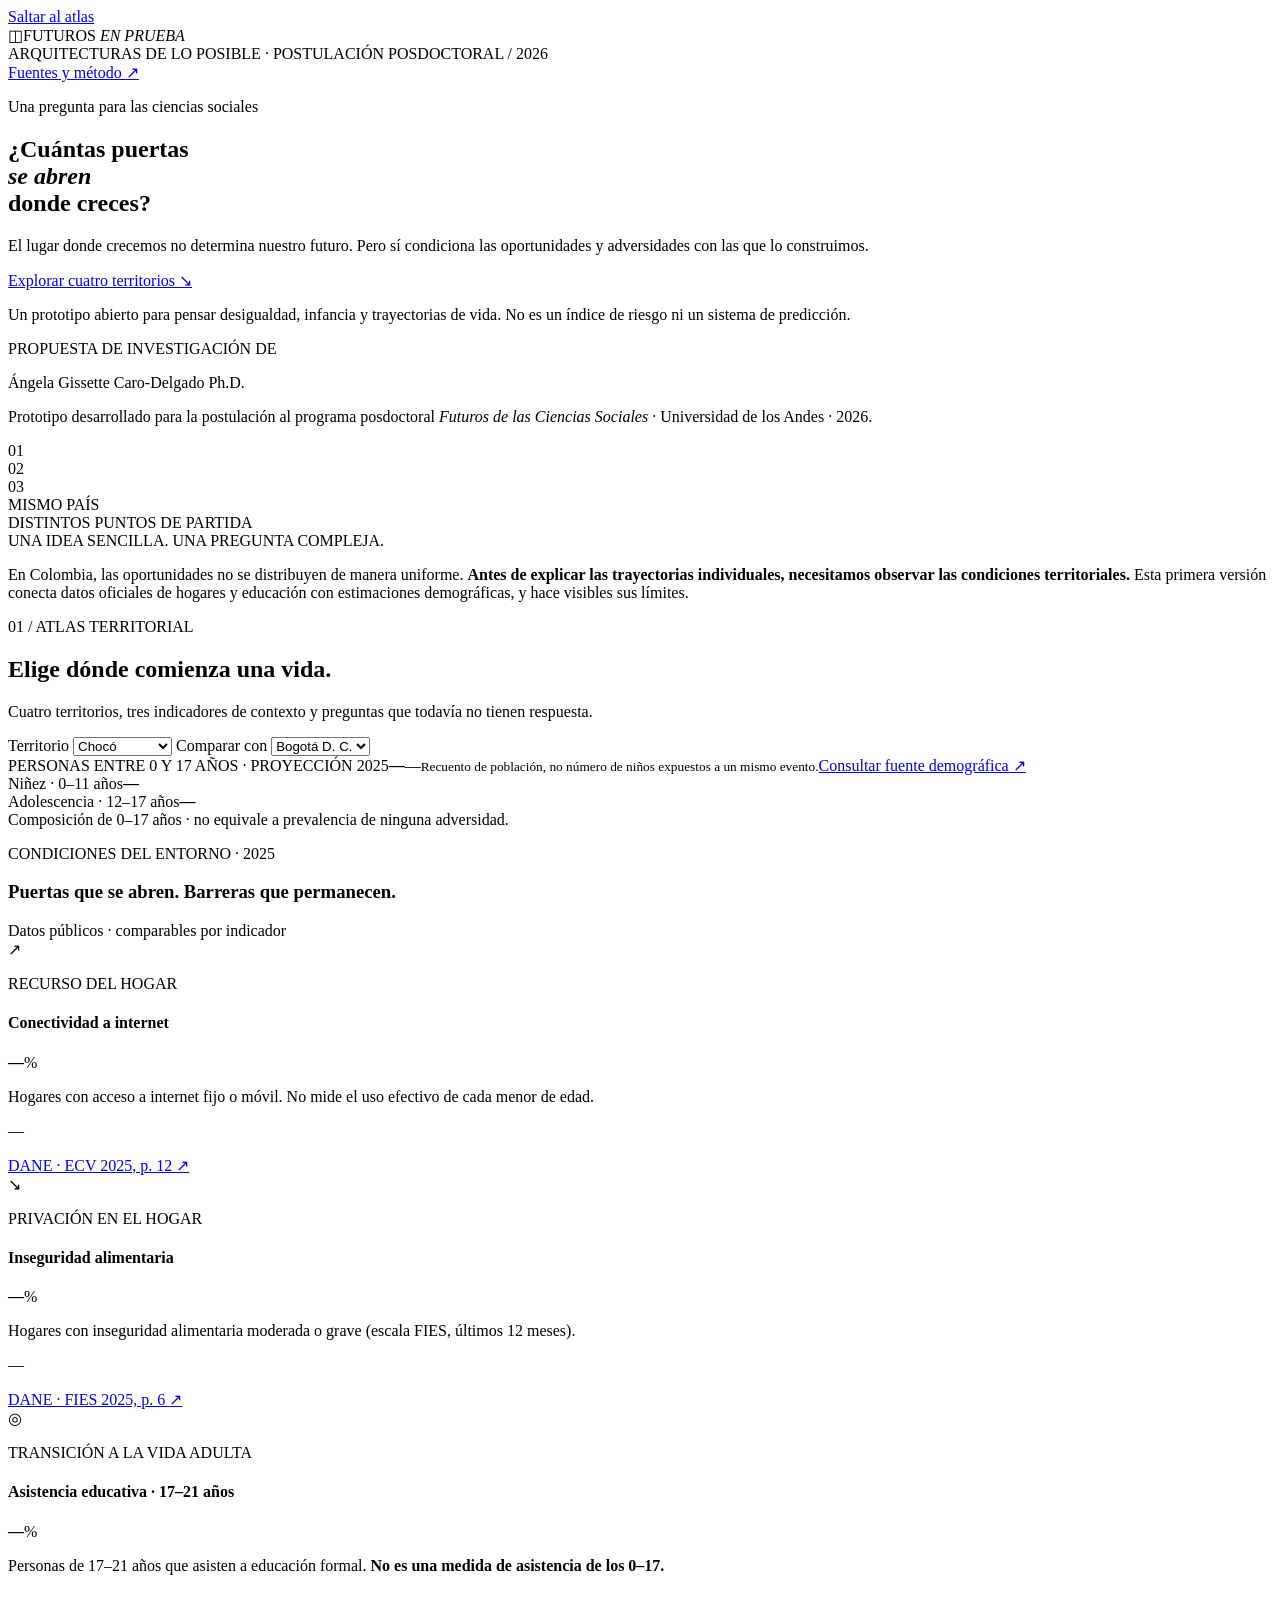
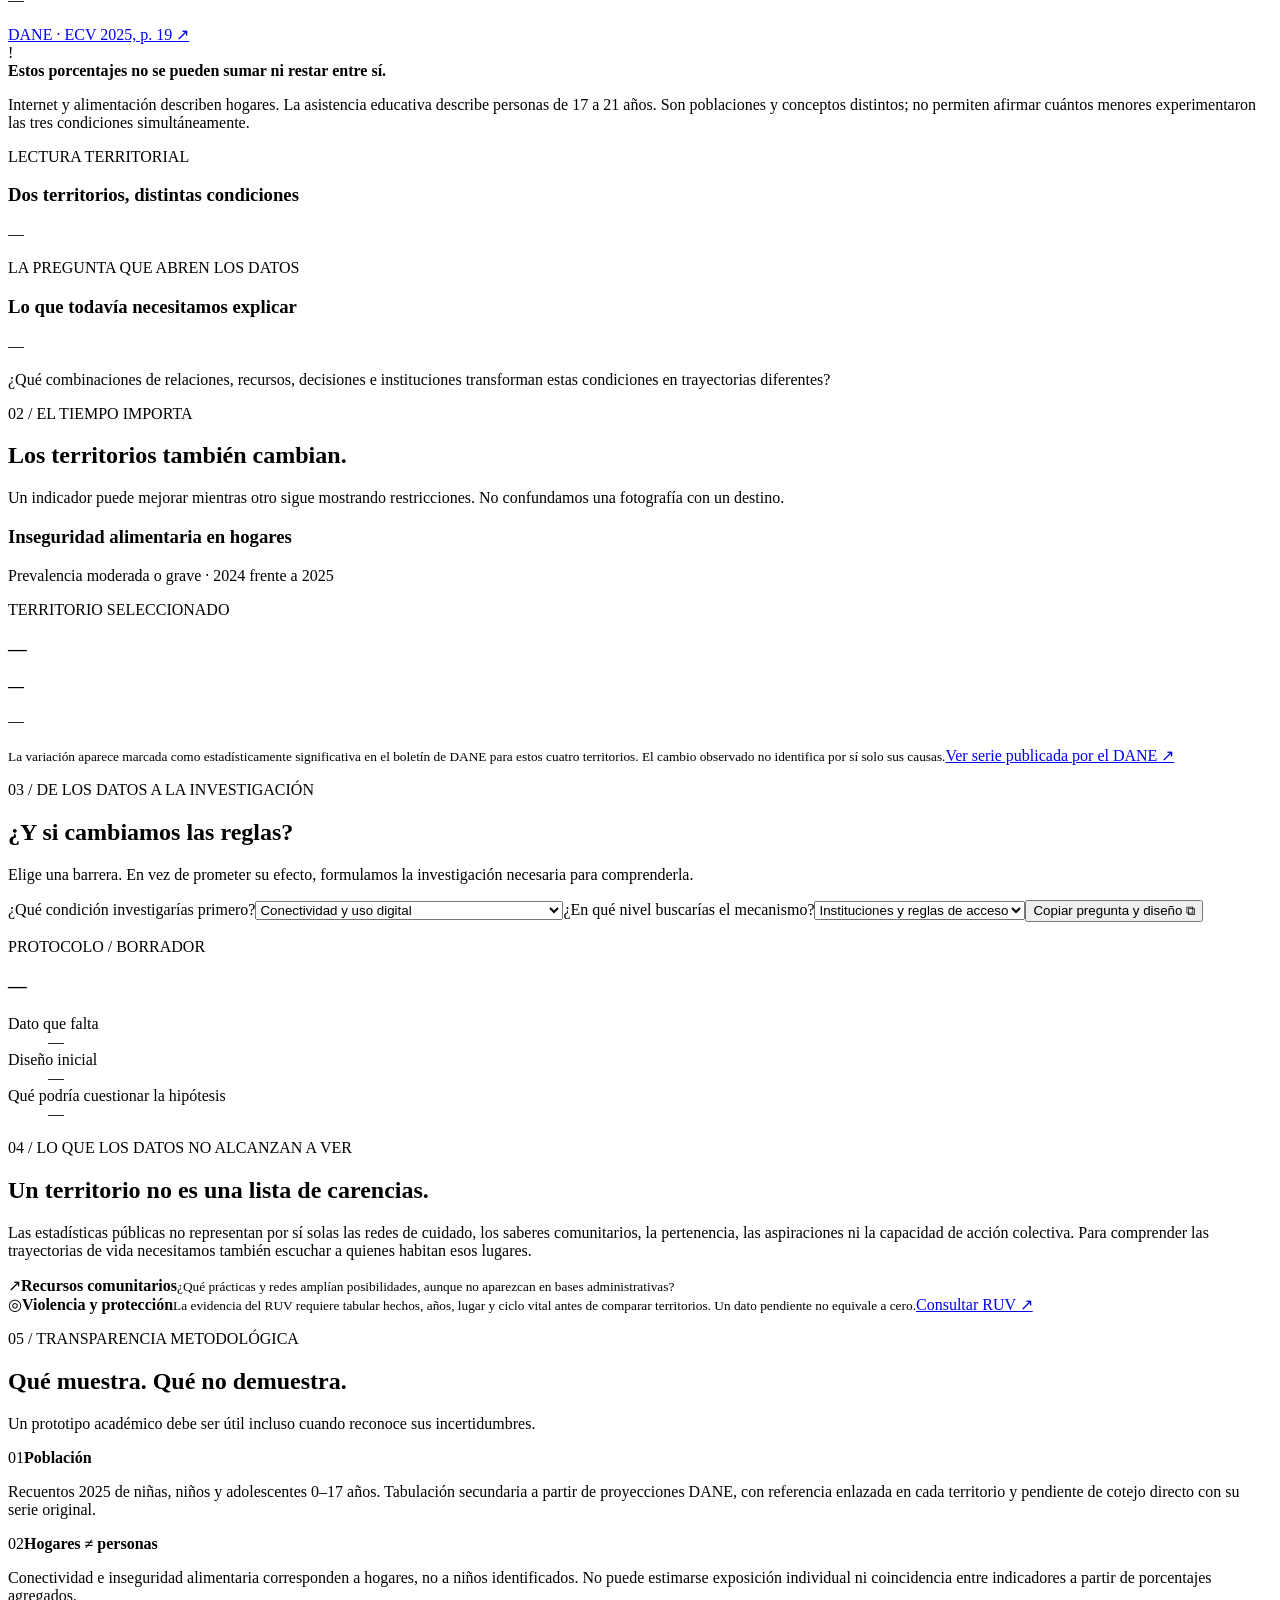
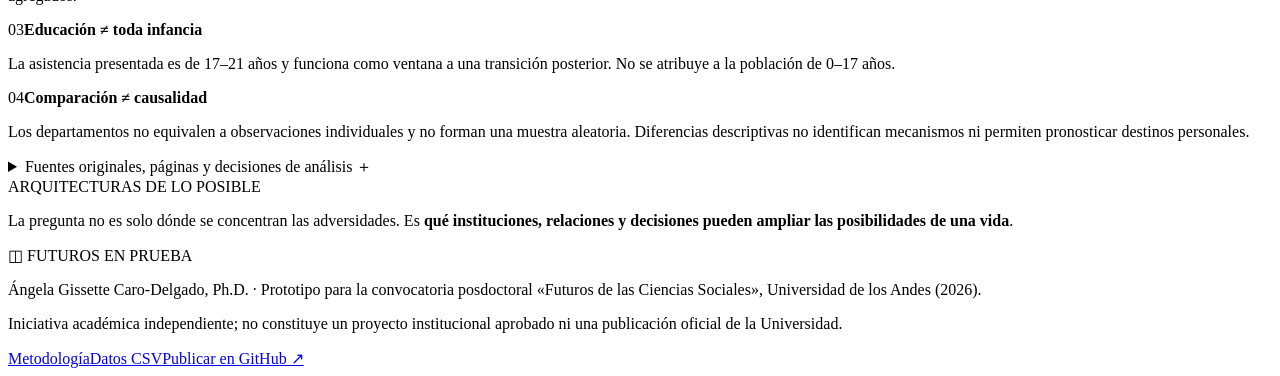
==== index.html @ 40fa8002 "Publicar aplicación interactiva: index.html" ====
<!doctype html>
<html lang="es">
<head>
  <meta charset="utf-8">
  <meta name="viewport" content="width=device-width, initial-scale=1">
  <meta name="theme-color" content="#0d2e32">
  <meta name="description" content="Prototipo académico de Ángela Gissette Caro-Delgado, Ph.D., desarrollado para su postulación posdoctoral a Futuros de las Ciencias Sociales de la Universidad de los Andes. Indicadores territoriales y límites explícitos.">
  <meta property="og:title" content="¿Cuántas puertas se abren donde creces?">
  <meta property="og:description" content="Un atlas experimental de oportunidades territoriales en Colombia. Propuesta académica de Ángela Gissette Caro-Delgado para la convocatoria posdoctoral Futuros de las Ciencias Sociales.">
  <title>¿Cuántas puertas se abren donde creces? · Futuros en prueba</title>
  <link rel="icon" href="assets/favicon.svg" type="image/svg+xml">
  <link rel="stylesheet" href="styles.css">
  <script src="data/territorios.js" defer></script>
  <script src="app.js" defer></script>
</head>
<body>
  <a href="#atlas" class="skip-link">Saltar al atlas</a>
  <header class="site-header">
    <div class="shell header-inner">
      <div class="brand"><span class="brand-mark" aria-hidden="true">◫</span><span>FUTUROS <i>EN PRUEBA</i></span></div>
      <div class="header-meta">ARQUITECTURAS DE LO POSIBLE <span class="meta-dot">·</span> POSTULACIÓN POSDOCTORAL / 2026</div>
      <a class="header-link" href="#metodo">Fuentes y método <span aria-hidden="true">↗</span></a>
    </div>
  </header>
  <main>
    <section class="hero">
      <div class="shell hero-grid">
        <div class="hero-copy">
          <p class="eyebrow"><span class="eyebrow-square"></span> Una pregunta para las ciencias sociales</p>
          <h1>¿Cuántas puertas<br><em>se abren</em><br>donde creces<span class="mark">?</span></h1>
          <p class="hero-sub">El lugar donde crecemos no determina nuestro futuro. Pero sí condiciona las oportunidades y adversidades con las que lo construimos.</p>
          <a class="primary-action" href="#atlas">Explorar cuatro territorios <span aria-hidden="true">↘</span></a>
          <p class="hero-small">Un prototipo abierto para pensar desigualdad, infancia y trayectorias de vida. No es un índice de riesgo ni un sistema de predicción.</p>
          <div class="author-credit" aria-label="Autoría y contexto de la propuesta">
            <p class="author-kicker">PROPUESTA DE INVESTIGACIÓN DE</p>
            <p class="author-name">Ángela Gissette Caro-Delgado <span>Ph.D.</span></p>
            <p class="author-context">Prototipo desarrollado para la postulación al programa posdoctoral <em>Futuros de las Ciencias Sociales</em> · Universidad de los Andes · 2026.</p>
          </div>
        </div>
        <div class="hero-art" aria-hidden="true">
          <div class="arch arch-a"><span class="arch-number">01</span></div>
          <div class="arch arch-b"><span class="arch-number">02</span></div>
          <div class="arch arch-c"><span class="arch-number">03</span></div>
          <div class="art-note">MISMO PAÍS<br>DISTINTOS PUNTOS DE PARTIDA</div>
        </div>
      </div>
    </section>
    <section class="introduction shell">
      <div class="intro-kicker">UNA IDEA SENCILLA. UNA PREGUNTA COMPLEJA.</div>
      <p>En Colombia, las oportunidades no se distribuyen de manera uniforme. <strong>Antes de explicar las trayectorias individuales, necesitamos observar las condiciones territoriales.</strong> Esta primera versión conecta datos oficiales de hogares y educación con estimaciones demográficas, y hace visibles sus límites.</p>
    </section>
    <section class="atlas shell" id="atlas" aria-labelledby="atlas-title">
      <div class="section-top">
        <div><p class="eyebrow light">01 / ATLAS TERRITORIAL</p><h2 id="atlas-title">Elige dónde comienza una vida.</h2></div>
        <p>Cuatro territorios, tres indicadores de contexto y preguntas que todavía no tienen respuesta.</p>
      </div>
      <div class="selection-panel">
        <label for="territory">Territorio</label>
        <select id="territory"><option value="choco">Chocó</option><option value="guajira">La Guajira</option><option value="bogota">Bogotá D. C.</option><option value="vaupes">Vaupés</option></select>
        <label for="compare">Comparar con</label>
        <select id="compare"><option value="bogota">Bogotá D. C.</option><option value="choco">Chocó</option><option value="guajira">La Guajira</option><option value="vaupes">Vaupés</option></select>
      </div>
      <div class="population-band" aria-live="polite">
        <div class="population-main"><span class="micro-label">PERSONAS ENTRE 0 Y 17 AÑOS · PROYECCIÓN 2025</span><strong id="population-total">—</strong><span class="population-location" id="population-place">—</span><small>Recuento de población, no número de niños expuestos a un mismo evento.</small><a id="population-source" class="population-source" target="_blank" rel="noopener noreferrer" href="https://telencuestas.com/censos-de-poblacion/colombia/2025/choco">Consultar fuente demográfica ↗</a></div>
        <div class="population-breakdown">
          <div class="life-amount"><span>Niñez · 0–11 años</span><strong id="pop-children">—</strong></div>
          <div class="life-amount"><span>Adolescencia · 12–17 años</span><strong id="pop-adolescent">—</strong></div>
          <div class="population-meter"><div class="population-meter-fill" id="population-child-share"></div></div>
          <div class="population-caption">Composición de 0–17 años · no equivale a prevalencia de ninguna adversidad.</div>
        </div>
      </div>
      <div class="indicators-head"><div><p class="eyebrow light">CONDICIONES DEL ENTORNO · 2025</p><h3>Puertas que se abren. Barreras que permanecen.</h3></div><span class="pill">Datos públicos · comparables por indicador</span></div>
      <div class="indicator-grid">
        <article class="indicator-card good"><div class="card-icon">↗</div><p class="indicator-type">RECURSO DEL HOGAR</p><h4>Conectividad a internet</h4><div class="indicator-number"><strong id="internet-val">—</strong><span>%</span></div><p class="card-description">Hogares con acceso a internet fijo o móvil. No mide el uso efectivo de cada menor de edad.</p><div class="meter"><div id="internet-meter" class="meter-fill"></div></div><p class="comparison" id="internet-compare">—</p><a href="https://www.dane.gov.co/files/operaciones/ECV/bol-ECV-2025.pdf#page=12" target="_blank" rel="noopener noreferrer" class="source-link">DANE · ECV 2025, p. 12 <span aria-hidden="true">↗</span></a></article>
        <article class="indicator-card concern"><div class="card-icon">↘</div><p class="indicator-type">PRIVACIÓN EN EL HOGAR</p><h4>Inseguridad alimentaria</h4><div class="indicator-number"><strong id="food-val">—</strong><span>%</span></div><p class="card-description">Hogares con inseguridad alimentaria moderada o grave (escala FIES, últimos 12 meses).</p><div class="meter"><div id="food-meter" class="meter-fill"></div></div><p class="comparison" id="food-compare">—</p><a href="https://www.dane.gov.co/files/operaciones/FIES/bol-FIES-2025.pdf#page=6" target="_blank" rel="noopener noreferrer" class="source-link">DANE · FIES 2025, p. 6 <span aria-hidden="true">↗</span></a></article>
        <article class="indicator-card neutral"><div class="card-icon">◎</div><p class="indicator-type">TRANSICIÓN A LA VIDA ADULTA</p><h4>Asistencia educativa · 17–21 años</h4><div class="indicator-number"><strong id="education-val">—</strong><span>%</span></div><p class="card-description">Personas de 17–21 años que asisten a educación formal. <strong>No es una medida de asistencia de los 0–17.</strong></p><div class="meter"><div id="education-meter" class="meter-fill"></div></div><p class="comparison" id="education-compare">—</p><a href="https://www.dane.gov.co/files/operaciones/ECV/bol-ECV-2025.pdf#page=19" target="_blank" rel="noopener noreferrer" class="source-link">DANE · ECV 2025, p. 19 <span aria-hidden="true">↗</span></a></article>
      </div>
      <div class="data-alert"><div class="data-alert-icon">!</div><div><strong>Estos porcentajes no se pueden sumar ni restar entre sí.</strong><p>Internet y alimentación describen hogares. La asistencia educativa describe personas de 17 a 21 años. Son poblaciones y conceptos distintos; no permiten afirmar cuántos menores experimentaron las tres condiciones simultáneamente.</p></div></div>
      <div class="pair-grid">
        <article class="panel comparison-panel"><p class="eyebrow light">LECTURA TERRITORIAL</p><h3>Dos territorios, distintas condiciones</h3><p id="comparison-reading">—</p><div class="side-compare" id="side-compare"></div></article>
        <article class="panel future-panel"><p class="eyebrow light">LA PREGUNTA QUE ABREN LOS DATOS</p><h3>Lo que todavía necesitamos explicar</h3><p id="territory-insight">—</p><div class="future-note">¿Qué combinaciones de relaciones, recursos, decisiones e instituciones transforman estas condiciones en trayectorias diferentes?</div></article>
      </div>
    </section>
    <section class="time-section" id="cambios">
      <div class="shell">
        <div class="section-top"><div><p class="eyebrow">02 / EL TIEMPO IMPORTA</p><h2>Los territorios también cambian.</h2></div><p>Un indicador puede mejorar mientras otro sigue mostrando restricciones. No confundamos una fotografía con un destino.</p></div>
        <div class="time-grid"><div class="time-graph panel-dark"><h3>Inseguridad alimentaria en hogares</h3><p>Prevalencia moderada o grave · 2024 frente a 2025</p><div id="trend-chart" role="img" aria-label="Gráfico de cambios de inseguridad alimentaria entre 2024 y 2025 para los cuatro territorios"></div><div class="trend-legend" id="trend-legend"></div></div><div class="time-reading"><p class="micro-label">TERRITORIO SELECCIONADO</p><h3 id="trend-name">—</h3><strong id="trend-delta">—</strong><p id="trend-statement">—</p><small>La variación aparece marcada como estadísticamente significativa en el boletín de DANE para estos cuatro territorios. El cambio observado no identifica por sí solo sus causas.</small><a class="light-source" target="_blank" rel="noopener noreferrer" href="https://www.dane.gov.co/files/operaciones/FIES/bol-FIES-2025.pdf#page=6">Ver serie publicada por el DANE ↗</a></div></div>
      </div>
    </section>
    <section class="shell questions" id="preguntas"><div class="section-top"><div><p class="eyebrow light">03 / DE LOS DATOS A LA INVESTIGACIÓN</p><h2>¿Y si cambiamos las reglas?</h2></div><p>Elige una barrera. En vez de prometer su efecto, formulamos la investigación necesaria para comprenderla.</p></div>
      <div class="question-workbench"><div class="workbench-inputs"><label for="barrier">¿Qué condición investigarías primero?</label><select id="barrier"><option value="internet">Conectividad y uso digital</option><option value="food">Seguridad alimentaria y continuidad educativa</option><option value="education">Transiciones entre educación y futuro laboral</option><option value="violence">Violencia, desplazamiento y protección territorial</option></select><label for="mechanism">¿En qué nivel buscarías el mecanismo?</label><select id="mechanism"><option value="institution">Instituciones y reglas de acceso</option><option value="networks">Relaciones y redes de cuidado</option><option value="trajectory">Trayectorias de vida y tiempo</option></select><button type="button" id="copy-question" class="copy-btn">Copiar pregunta y diseño <span aria-hidden="true">⧉</span></button><span class="copy-status" id="copy-status" role="status" aria-live="polite"></span></div><div class="workbench-result"><p class="eyebrow">PROTOCOLO / BORRADOR</p><h3 id="research-question">—</h3><dl><dt>Dato que falta</dt><dd id="missing-data">—</dd><dt>Diseño inicial</dt><dd id="study-design">—</dd><dt>Qué podría cuestionar la hipótesis</dt><dd id="falsification">—</dd></dl></div></div>
    </section>
    <section class="missing-section"><div class="shell missing-grid"><div><p class="eyebrow">04 / LO QUE LOS DATOS NO ALCANZAN A VER</p><h2>Un territorio no es una lista de carencias.</h2><p>Las estadísticas públicas no representan por sí solas las redes de cuidado, los saberes comunitarios, la pertenencia, las aspiraciones ni la capacidad de acción colectiva. Para comprender las trayectorias de vida necesitamos también escuchar a quienes habitan esos lugares.</p></div><div class="missing-cards"><div><span class="missing-symbol">↗</span><strong>Recursos comunitarios</strong><small>¿Qué prácticas y redes amplían posibilidades, aunque no aparezcan en bases administrativas?</small></div><div><span class="missing-symbol">◎</span><strong>Violencia y protección</strong><small>La evidencia del RUV requiere tabular hechos, años, lugar y ciclo vital antes de comparar territorios. Un dato pendiente no equivale a cero.</small><a href="https://datospaz.unidadvictimas.gov.co/registro-unico-de-victimas/" target="_blank" rel="noopener noreferrer">Consultar RUV ↗</a></div></div></div></section>
    <section class="shell methods" id="metodo"><div class="section-top"><div><p class="eyebrow light">05 / TRANSPARENCIA METODOLÓGICA</p><h2>Qué muestra. Qué no demuestra.</h2></div><p>Un prototipo académico debe ser útil incluso cuando reconoce sus incertidumbres.</p></div>
      <div class="method-grid"><div class="method-item"><span class="method-index">01</span><strong>Población</strong><p>Recuentos 2025 de niñas, niños y adolescentes 0–17 años. Tabulación secundaria a partir de proyecciones DANE, con referencia enlazada en cada territorio y pendiente de cotejo directo con su serie original.</p></div><div class="method-item"><span class="method-index">02</span><strong>Hogares ≠ personas</strong><p>Conectividad e inseguridad alimentaria corresponden a hogares, no a niños identificados. No puede estimarse exposición individual ni coincidencia entre indicadores a partir de porcentajes agregados.</p></div><div class="method-item"><span class="method-index">03</span><strong>Educación ≠ toda infancia</strong><p>La asistencia presentada es de 17–21 años y funciona como ventana a una transición posterior. No se atribuye a la población de 0–17 años.</p></div><div class="method-item"><span class="method-index">04</span><strong>Comparación ≠ causalidad</strong><p>Los departamentos no equivalen a observaciones individuales y no forman una muestra aleatoria. Diferencias descriptivas no identifican mecanismos ni permiten pronosticar destinos personales.</p></div></div>
      <details class="sources-accordion"><summary>Fuentes originales, páginas y decisiones de análisis <span aria-hidden="true">＋</span></summary><div><ul><li><a href="https://www.dane.gov.co/files/operaciones/ECV/bol-ECV-2025.pdf#page=12" target="_blank" rel="noopener noreferrer">DANE, ECV 2025, p. 12</a>: conectividad de los hogares por departamento (Gráfico 12).</li><li><a href="https://www.dane.gov.co/files/operaciones/ECV/bol-ECV-2025.pdf#page=19" target="_blank" rel="noopener noreferrer">DANE, ECV 2025, p. 19</a>: asistencia educativa a los 17–21 años por departamento (Gráfico 18).</li><li><a href="https://www.dane.gov.co/files/operaciones/FIES/bol-FIES-2025.pdf#page=6" target="_blank" rel="noopener noreferrer">DANE, FIES 2025, p. 6</a>: inseguridad alimentaria moderada o grave 2024–2025 y significancia (Gráfico 4).</li><li><a href="https://www.dane.gov.co/index.php/estadisticas-por-tema/demografia-y-poblacion/proyecciones-de-poblacion" target="_blank" rel="noopener noreferrer">DANE, proyecciones de población</a> y <a href="https://portalsuin.icbf.gov.co/sites/suin/Pages/poblacion_ni%C3%B1os_ni%C3%B1as_Colombia.aspx" target="_blank" rel="noopener noreferrer">ICBF, tablero de niñez</a> para la fuente primaria de estimaciones demográficas; cifras agregadas exhibidas a partir de tablas secundarias citadas en la ficha de cada territorio.</li><li><a href="https://datospaz.unidadvictimas.gov.co/registro-unico-de-victimas/" target="_blank" rel="noopener noreferrer">RUV, Unidad para las Víctimas</a>: fuente futura de una capa de exposición registrada a violencia, no integrada como porcentaje en esta versión.</li></ul><p>Las tasas de encuesta pueden tener márgenes de error; esta demostración utiliza valores publicados y no reconstruye errores estándar. Se presentan valores redondeados a un decimal. Ver el <a href="docs/FUENTES_Y_METODO.md">documento metodológico</a> y <a href="data/indicadores_2025.csv">datos agregados reutilizados</a>.</p></div></details>
      <div class="closing-note"><span>ARQUITECTURAS DE LO POSIBLE</span><p>La pregunta no es solo dónde se concentran las adversidades. Es <strong>qué instituciones, relaciones y decisiones pueden ampliar las posibilidades de una vida</strong>.</p></div>
    </section>
  </main>
  <footer class="footer"><div class="shell footer-inner"><div><span class="brand small"><span class="brand-mark">◫</span> FUTUROS EN PRUEBA</span><p>Ángela Gissette Caro-Delgado, Ph.D. · Prototipo para la convocatoria posdoctoral «Futuros de las Ciencias Sociales», Universidad de los Andes (2026).</p><p class="footer-disclaimer">Iniciativa académica independiente; no constituye un proyecto institucional aprobado ni una publicación oficial de la Universidad.</p></div><div><a href="docs/FUENTES_Y_METODO.md">Metodología</a><a href="data/indicadores_2025.csv">Datos CSV</a><a href="https://github.com/new" target="_blank" rel="noopener noreferrer">Publicar en GitHub ↗</a></div></div></footer>
</body>
</html>
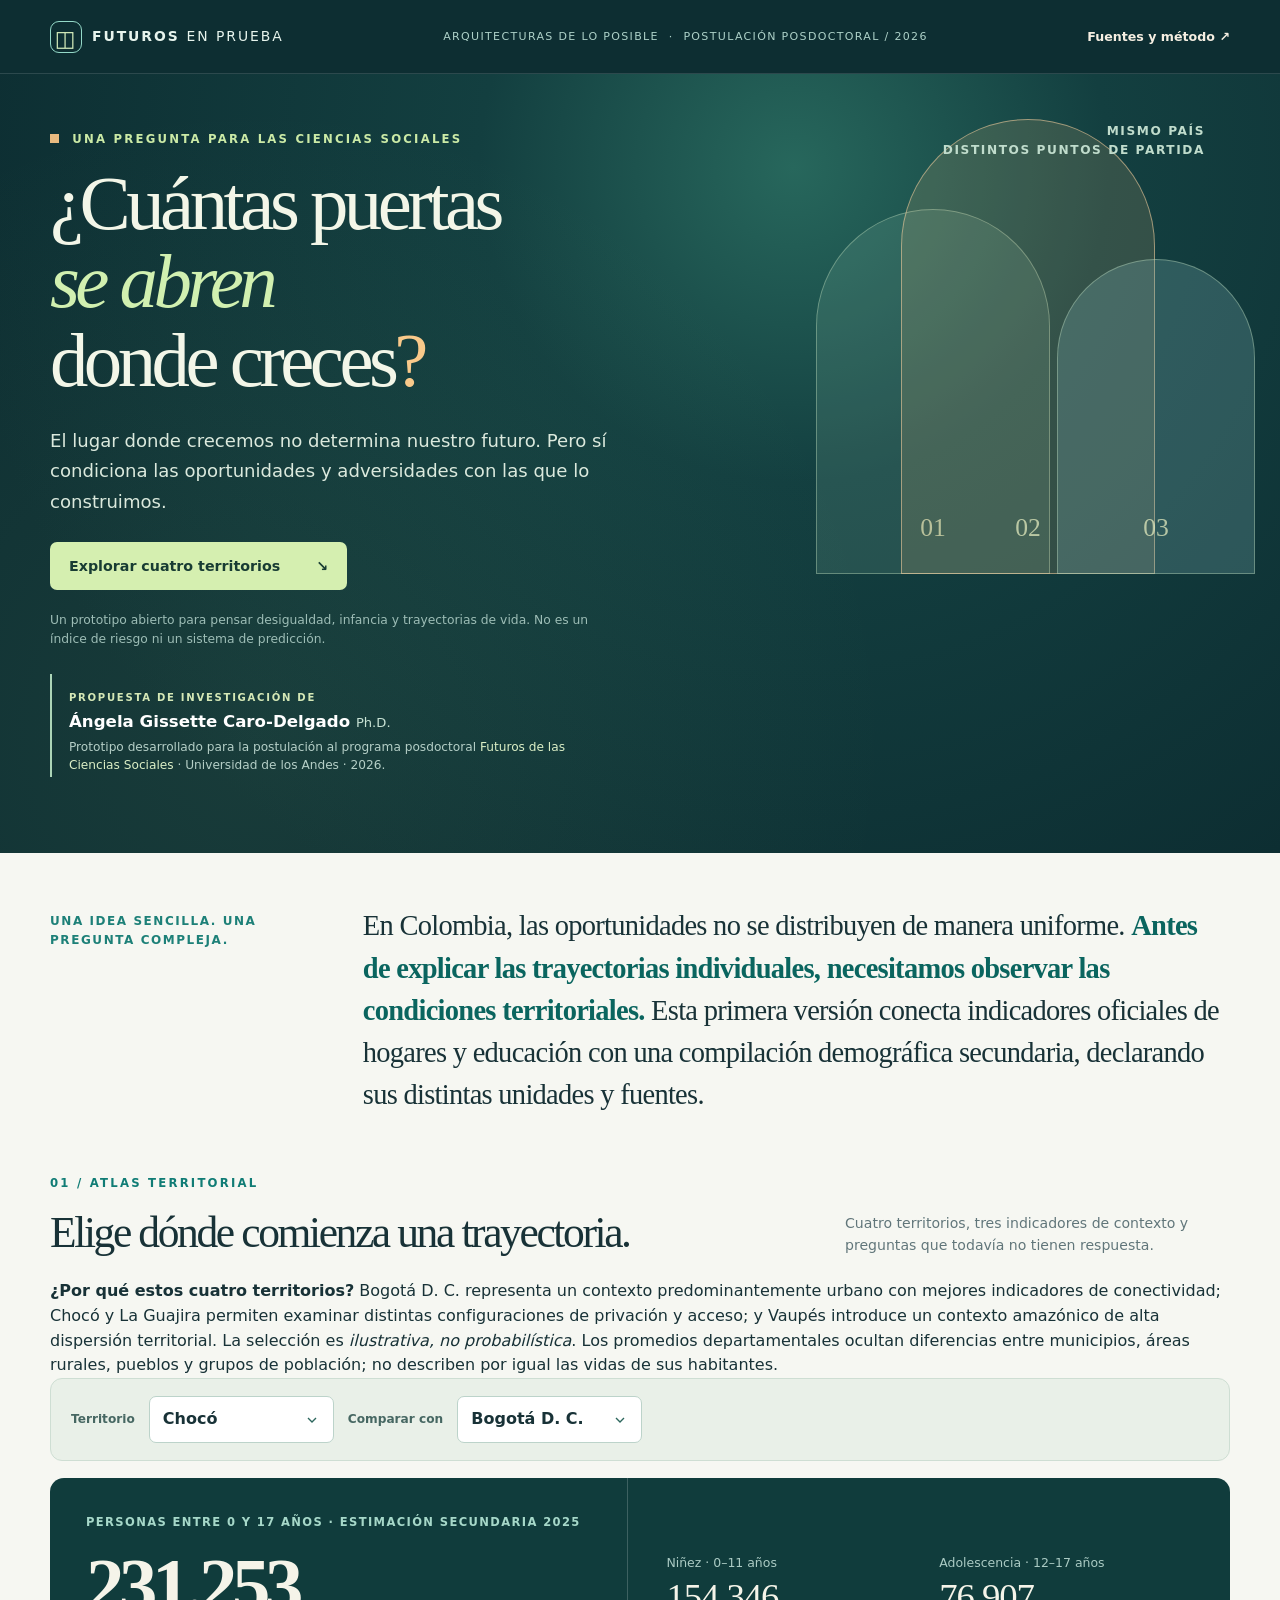
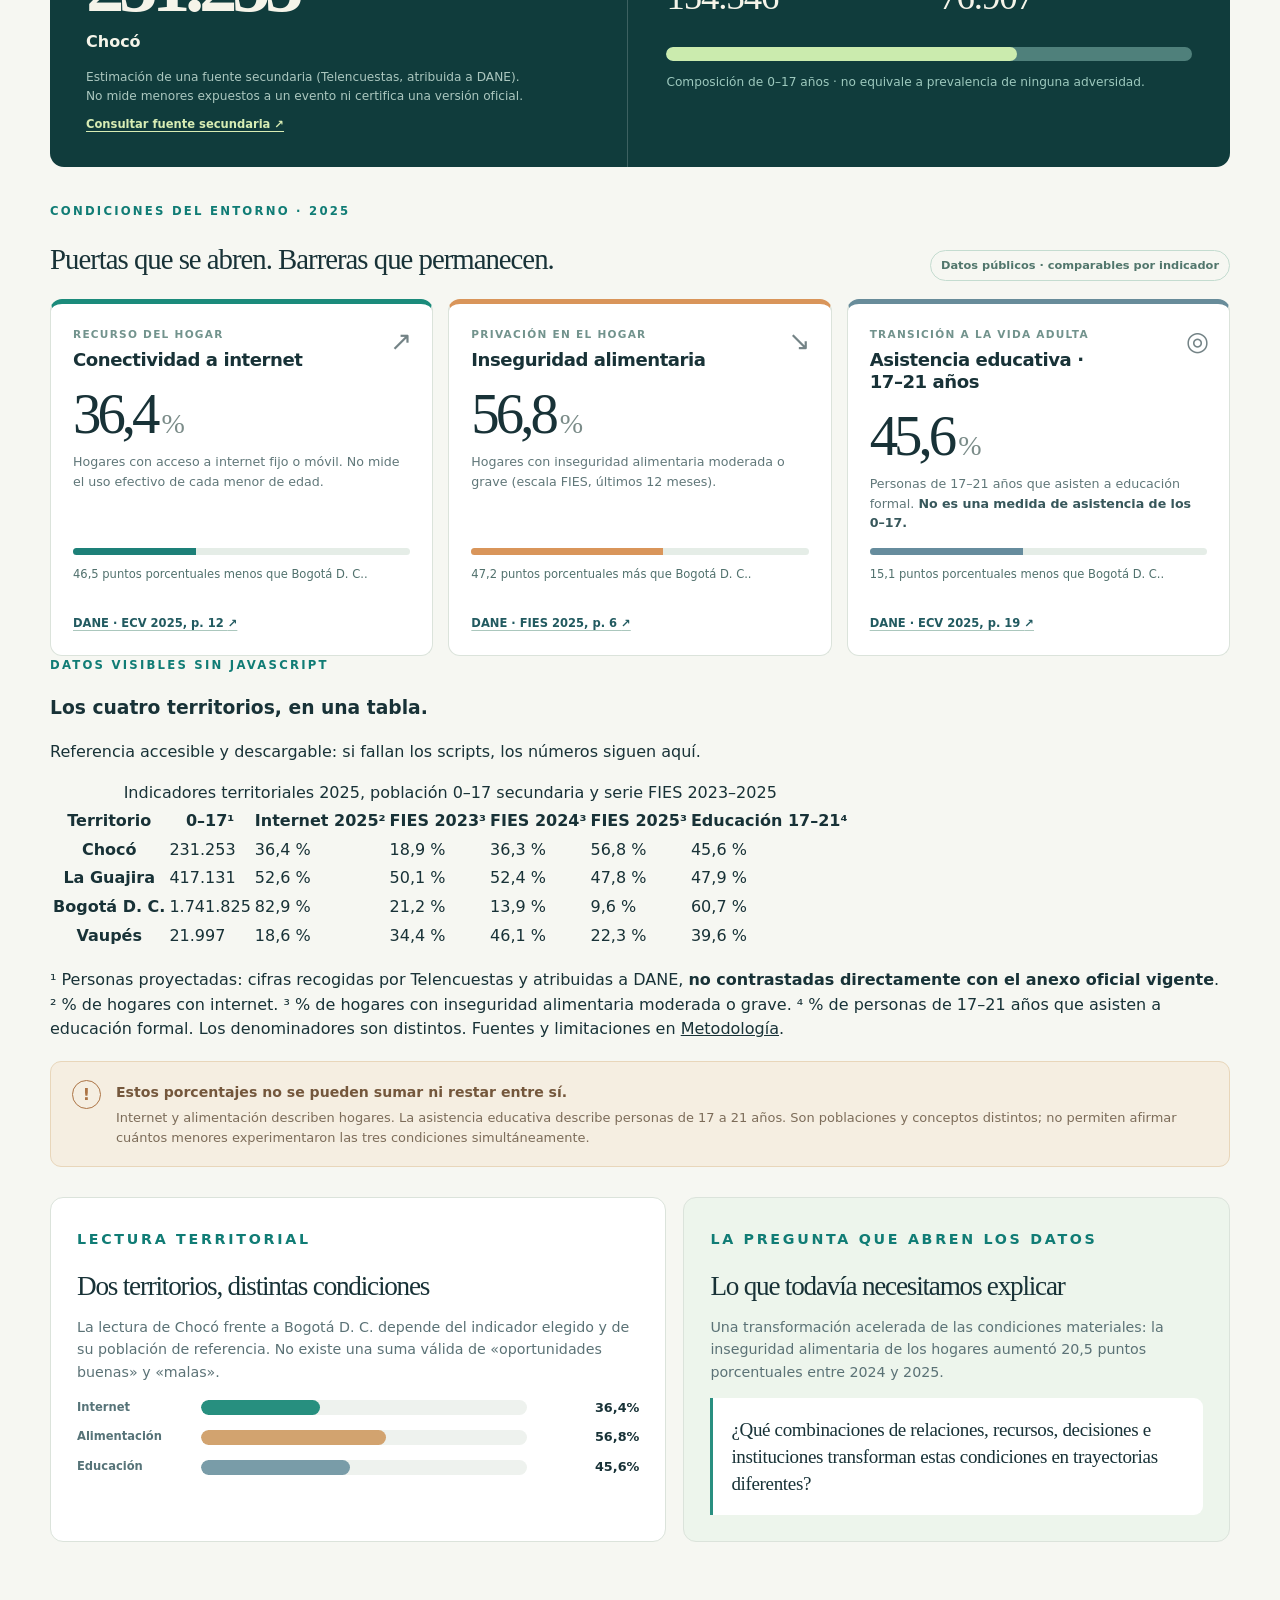
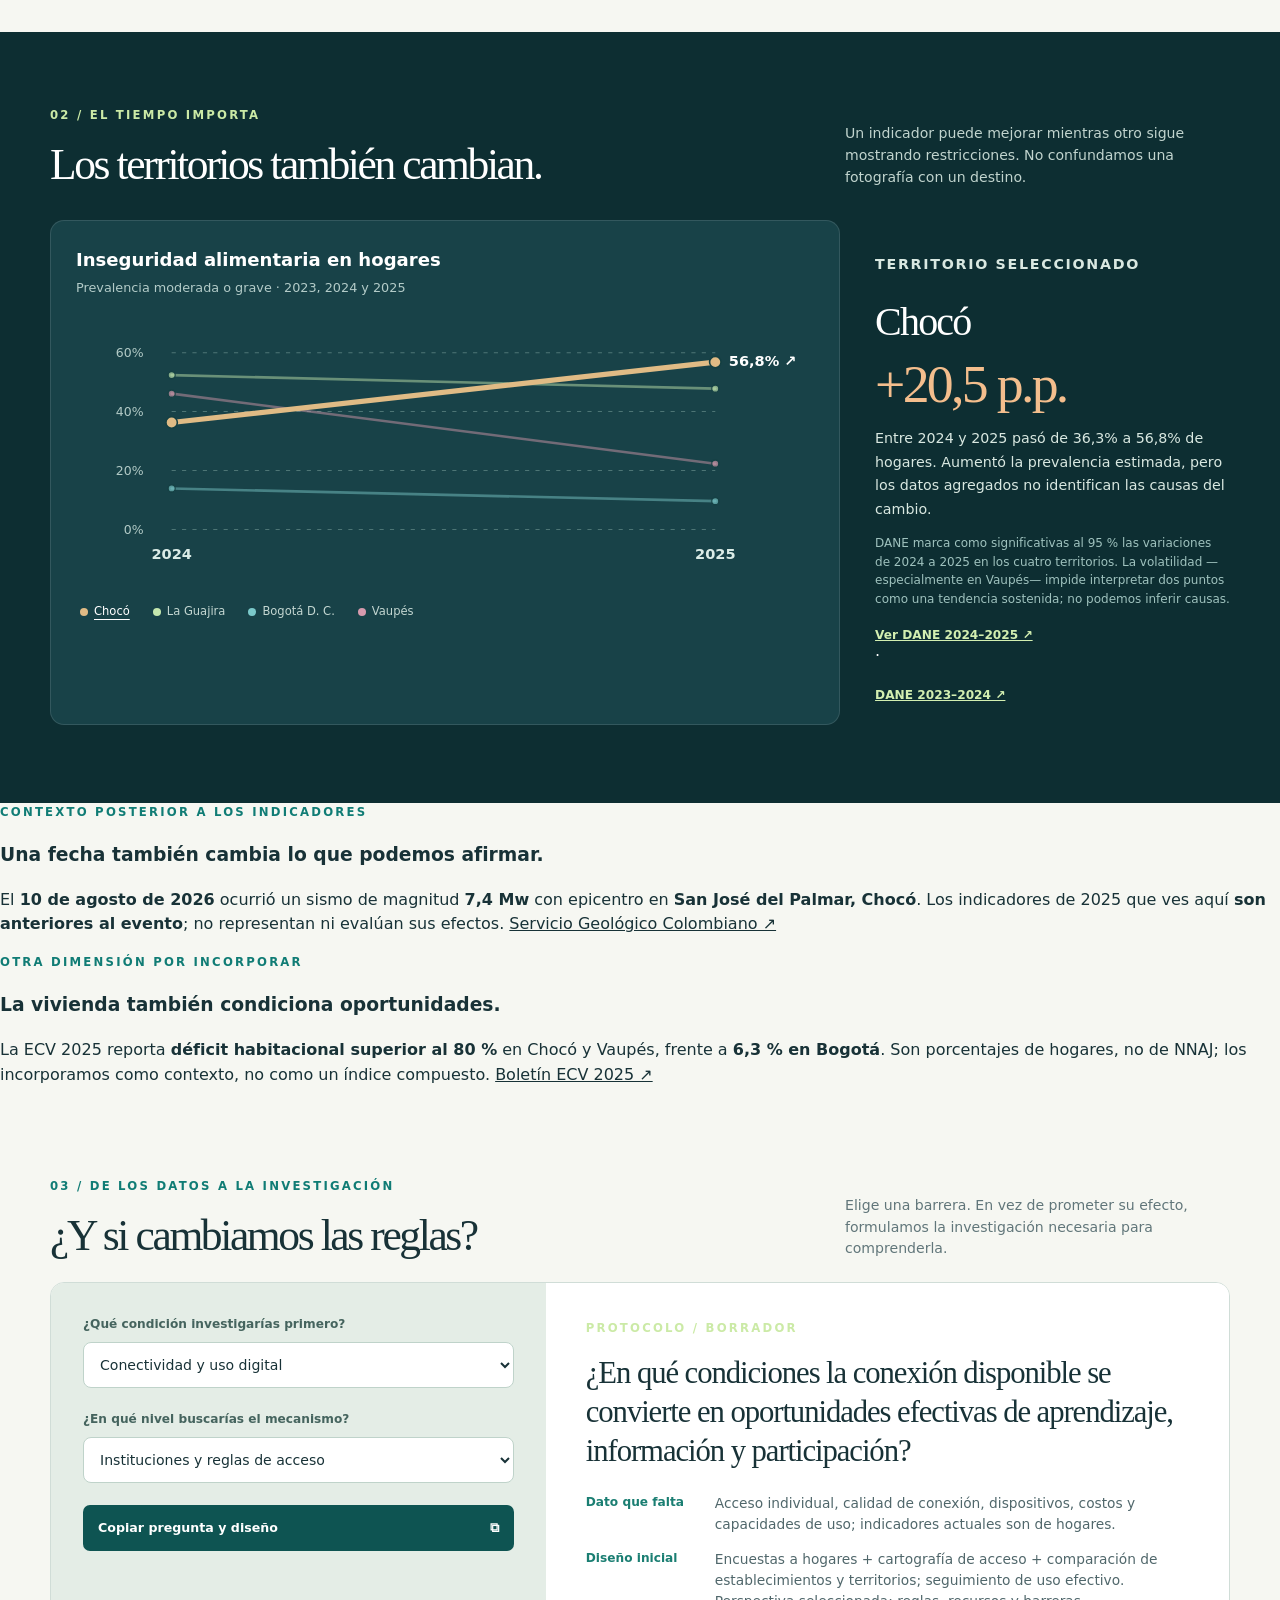
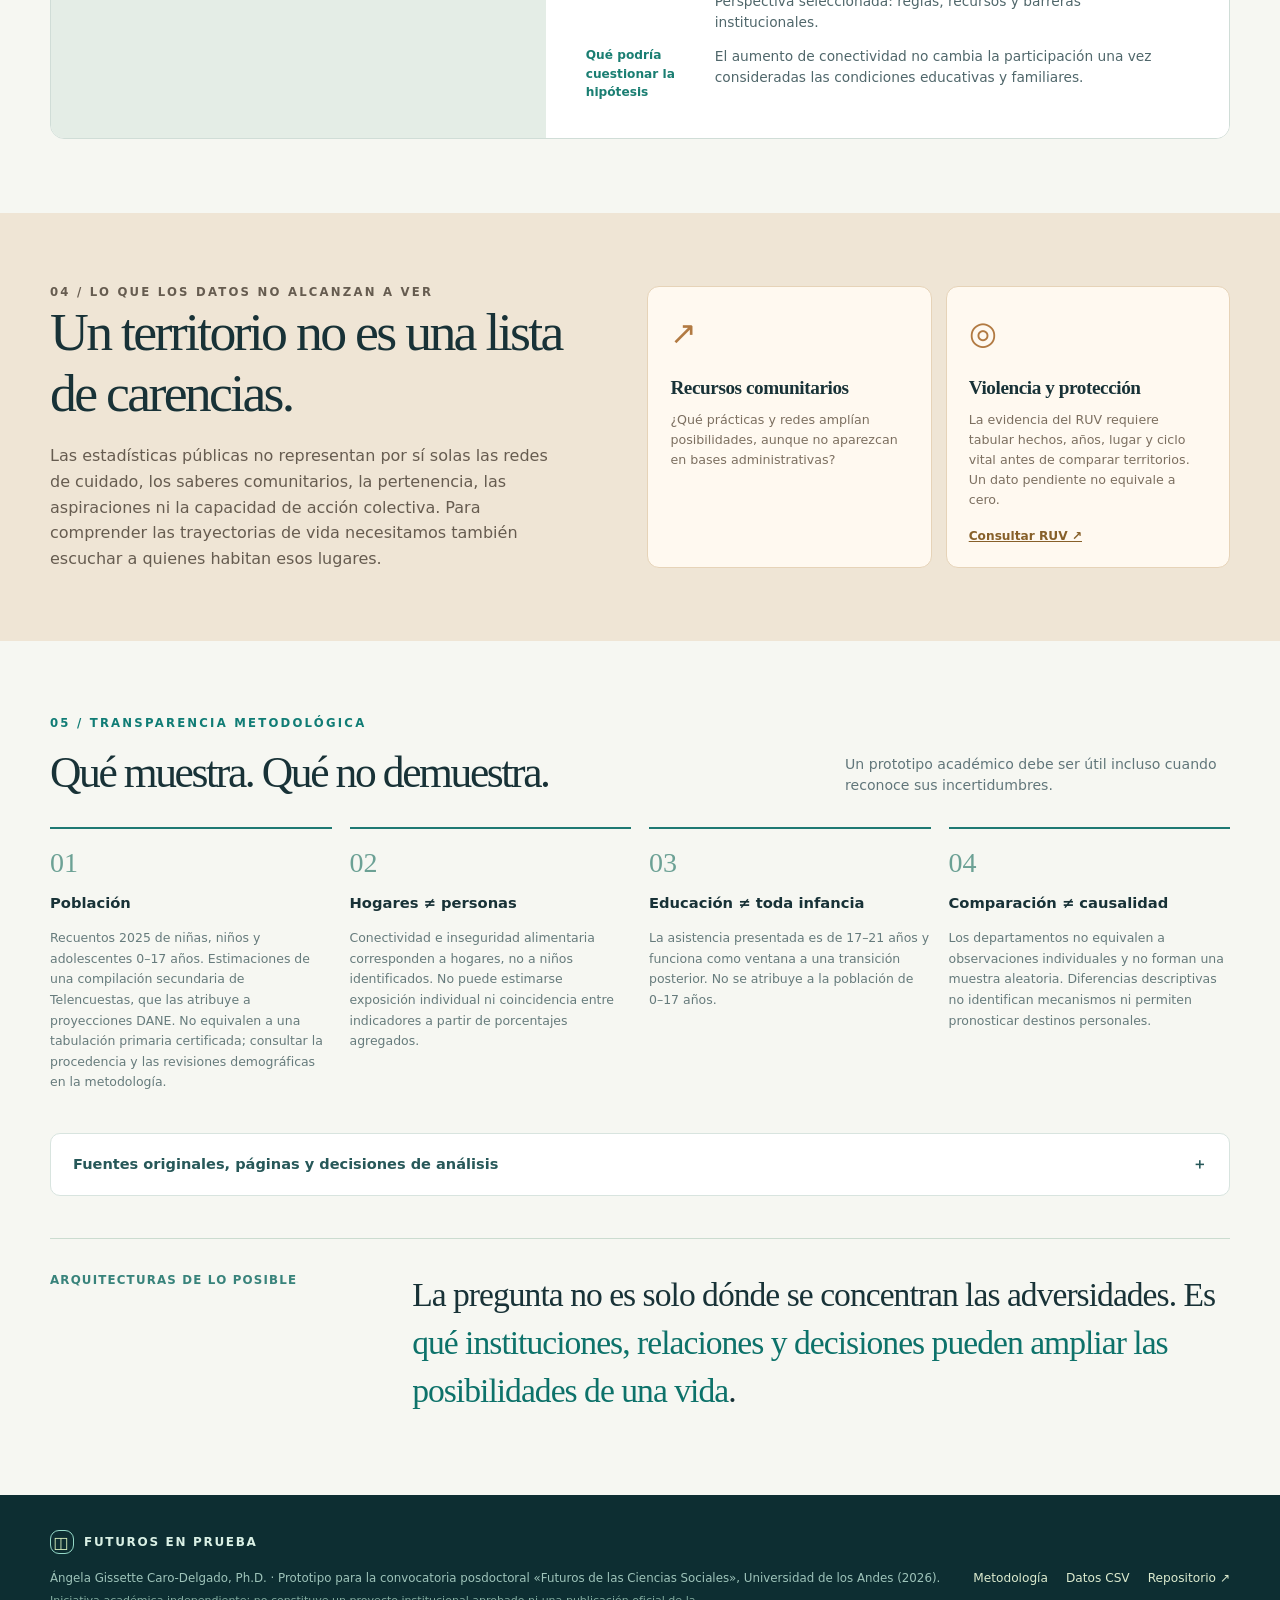
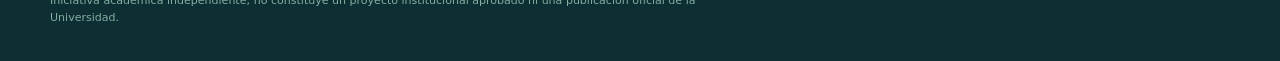
==== commit 27cdc0d5: "Actualizar index.html: accesibilidad, fuentes y FIES 2023–2025" ====
--- a/index.html
+++ b/index.html
@@ -47,13 +47,15 @@
     </section>
     <section class="introduction shell">
       <div class="intro-kicker">UNA IDEA SENCILLA. UNA PREGUNTA COMPLEJA.</div>
-      <p>En Colombia, las oportunidades no se distribuyen de manera uniforme. <strong>Antes de explicar las trayectorias individuales, necesitamos observar las condiciones territoriales.</strong> Esta primera versión conecta datos oficiales de hogares y educación con estimaciones demográficas, y hace visibles sus límites.</p>
+      <p>En Colombia, las oportunidades no se distribuyen de manera uniforme. <strong>Antes de explicar las trayectorias individuales, necesitamos observar las condiciones territoriales.</strong> Esta primera versión conecta indicadores oficiales de hogares y educación con una compilación demográfica secundaria, declarando sus distintas unidades y fuentes.</p>
     </section>
     <section class="atlas shell" id="atlas" aria-labelledby="atlas-title">
       <div class="section-top">
-        <div><p class="eyebrow light">01 / ATLAS TERRITORIAL</p><h2 id="atlas-title">Elige dónde comienza una vida.</h2></div>
+        <div><p class="eyebrow light">01 / ATLAS TERRITORIAL</p><h2 id="atlas-title">Elige dónde comienza una trayectoria.</h2></div>
         <p>Cuatro territorios, tres indicadores de contexto y preguntas que todavía no tienen respuesta.</p>
       </div>
+
+      <div class="rationale"><strong>¿Por qué estos cuatro territorios?</strong> Bogotá D. C. representa un contexto predominantemente urbano con mejores indicadores de conectividad; Chocó y La Guajira permiten examinar distintas configuraciones de privación y acceso; y Vaupés introduce un contexto amazónico de alta dispersión territorial. La selección es <em>ilustrativa, no probabilística</em>. Los promedios departamentales ocultan diferencias entre municipios, áreas rurales, pueblos y grupos de población; no describen por igual las vidas de sus habitantes.</div>
       <div class="selection-panel">
         <label for="territory">Territorio</label>
         <select id="territory"><option value="choco">Chocó</option><option value="guajira">La Guajira</option><option value="bogota">Bogotá D. C.</option><option value="vaupes">Vaupés</option></select>
@@ -61,42 +63,58 @@
         <select id="compare"><option value="bogota">Bogotá D. C.</option><option value="choco">Chocó</option><option value="guajira">La Guajira</option><option value="vaupes">Vaupés</option></select>
       </div>
       <div class="population-band" aria-live="polite">
-        <div class="population-main"><span class="micro-label">PERSONAS ENTRE 0 Y 17 AÑOS · PROYECCIÓN 2025</span><strong id="population-total">—</strong><span class="population-location" id="population-place">—</span><small>Recuento de población, no número de niños expuestos a un mismo evento.</small><a id="population-source" class="population-source" target="_blank" rel="noopener noreferrer" href="https://telencuestas.com/censos-de-poblacion/colombia/2025/choco">Consultar fuente demográfica ↗</a></div>
+        <div class="population-main"><span class="micro-label">PERSONAS ENTRE 0 Y 17 AÑOS · ESTIMACIÓN SECUNDARIA 2025</span><strong id="population-total">231.253</strong><span class="population-location" id="population-place">Chocó</span><small>Estimación de una fuente secundaria (Telencuestas, atribuida a DANE). No mide menores expuestos a un evento ni certifica una versión oficial.</small><a id="population-source" class="population-source" target="_blank" rel="noopener noreferrer" href="https://telencuestas.com/censos-de-poblacion/colombia/2025/choco">Consultar fuente secundaria ↗</a></div>
         <div class="population-breakdown">
-          <div class="life-amount"><span>Niñez · 0–11 años</span><strong id="pop-children">—</strong></div>
-          <div class="life-amount"><span>Adolescencia · 12–17 años</span><strong id="pop-adolescent">—</strong></div>
+          <div class="life-amount"><span>Niñez · 0–11 años</span><strong id="pop-children">154.346</strong></div>
+          <div class="life-amount"><span>Adolescencia · 12–17 años</span><strong id="pop-adolescent">76.907</strong></div>
           <div class="population-meter"><div class="population-meter-fill" id="population-child-share"></div></div>
           <div class="population-caption">Composición de 0–17 años · no equivale a prevalencia de ninguna adversidad.</div>
         </div>
       </div>
       <div class="indicators-head"><div><p class="eyebrow light">CONDICIONES DEL ENTORNO · 2025</p><h3>Puertas que se abren. Barreras que permanecen.</h3></div><span class="pill">Datos públicos · comparables por indicador</span></div>
       <div class="indicator-grid">
-        <article class="indicator-card good"><div class="card-icon">↗</div><p class="indicator-type">RECURSO DEL HOGAR</p><h4>Conectividad a internet</h4><div class="indicator-number"><strong id="internet-val">—</strong><span>%</span></div><p class="card-description">Hogares con acceso a internet fijo o móvil. No mide el uso efectivo de cada menor de edad.</p><div class="meter"><div id="internet-meter" class="meter-fill"></div></div><p class="comparison" id="internet-compare">—</p><a href="https://www.dane.gov.co/files/operaciones/ECV/bol-ECV-2025.pdf#page=12" target="_blank" rel="noopener noreferrer" class="source-link">DANE · ECV 2025, p. 12 <span aria-hidden="true">↗</span></a></article>
-        <article class="indicator-card concern"><div class="card-icon">↘</div><p class="indicator-type">PRIVACIÓN EN EL HOGAR</p><h4>Inseguridad alimentaria</h4><div class="indicator-number"><strong id="food-val">—</strong><span>%</span></div><p class="card-description">Hogares con inseguridad alimentaria moderada o grave (escala FIES, últimos 12 meses).</p><div class="meter"><div id="food-meter" class="meter-fill"></div></div><p class="comparison" id="food-compare">—</p><a href="https://www.dane.gov.co/files/operaciones/FIES/bol-FIES-2025.pdf#page=6" target="_blank" rel="noopener noreferrer" class="source-link">DANE · FIES 2025, p. 6 <span aria-hidden="true">↗</span></a></article>
-        <article class="indicator-card neutral"><div class="card-icon">◎</div><p class="indicator-type">TRANSICIÓN A LA VIDA ADULTA</p><h4>Asistencia educativa · 17–21 años</h4><div class="indicator-number"><strong id="education-val">—</strong><span>%</span></div><p class="card-description">Personas de 17–21 años que asisten a educación formal. <strong>No es una medida de asistencia de los 0–17.</strong></p><div class="meter"><div id="education-meter" class="meter-fill"></div></div><p class="comparison" id="education-compare">—</p><a href="https://www.dane.gov.co/files/operaciones/ECV/bol-ECV-2025.pdf#page=19" target="_blank" rel="noopener noreferrer" class="source-link">DANE · ECV 2025, p. 19 <span aria-hidden="true">↗</span></a></article>
+        <article class="indicator-card good"><div class="card-icon">↗</div><p class="indicator-type">RECURSO DEL HOGAR</p><h4>Conectividad a internet</h4><div class="indicator-number"><strong id="internet-val">36,4</strong><span>%</span></div><p class="card-description">Hogares con acceso a internet fijo o móvil. No mide el uso efectivo de cada menor de edad.</p><div class="meter"><div id="internet-meter" class="meter-fill"></div></div><p class="comparison" id="internet-compare">46,5 puntos porcentuales menos que Bogotá D. C.</p><a href="https://www.dane.gov.co/files/operaciones/ECV/bol-ECV-2025.pdf#page=12" target="_blank" rel="noopener noreferrer" class="source-link">DANE · ECV 2025, p. 12 <span aria-hidden="true">↗</span></a></article>
+        <article class="indicator-card concern"><div class="card-icon">↘</div><p class="indicator-type">PRIVACIÓN EN EL HOGAR</p><h4>Inseguridad alimentaria</h4><div class="indicator-number"><strong id="food-val">56,8</strong><span>%</span></div><p class="card-description">Hogares con inseguridad alimentaria moderada o grave (escala FIES, últimos 12 meses).</p><div class="meter"><div id="food-meter" class="meter-fill"></div></div><p class="comparison" id="food-compare">47,2 puntos porcentuales más que Bogotá D. C.</p><a href="https://www.dane.gov.co/files/operaciones/FIES/bol-FIES-2025.pdf#page=6" target="_blank" rel="noopener noreferrer" class="source-link">DANE · FIES 2025, p. 6 <span aria-hidden="true">↗</span></a></article>
+        <article class="indicator-card neutral"><div class="card-icon">◎</div><p class="indicator-type">TRANSICIÓN A LA VIDA ADULTA</p><h4>Asistencia educativa · 17–21 años</h4><div class="indicator-number"><strong id="education-val">45,6</strong><span>%</span></div><p class="card-description">Personas de 17–21 años que asisten a educación formal. <strong>No es una medida de asistencia de los 0–17.</strong></p><div class="meter"><div id="education-meter" class="meter-fill"></div></div><p class="comparison" id="education-compare">15,1 puntos porcentuales menos que Bogotá D. C.</p><a href="https://www.dane.gov.co/files/operaciones/ECV/bol-ECV-2025.pdf#page=19" target="_blank" rel="noopener noreferrer" class="source-link">DANE · ECV 2025, p. 19 <span aria-hidden="true">↗</span></a></article>
       </div>
+
+      <section class="static-lookup" aria-labelledby="static-title">
+        <div class="static-heading"><div><p class="eyebrow light">DATOS VISIBLES SIN JAVASCRIPT</p><h3 id="static-title">Los cuatro territorios, en una tabla.</h3></div><p>Referencia accesible y descargable: si fallan los scripts, los números siguen aquí.</p></div>
+        <div class="table-scroller" tabindex="0" role="region" aria-label="Tabla accesible de indicadores por territorio">
+          <table class="fallback-table"><caption>Indicadores territoriales 2025, población 0–17 secundaria y serie FIES 2023–2025</caption><thead><tr><th scope="col">Territorio</th><th scope="col">0–17¹</th><th scope="col">Internet 2025²</th><th scope="col">FIES 2023³</th><th scope="col">FIES 2024³</th><th scope="col">FIES 2025³</th><th scope="col">Educación 17–21⁴</th></tr></thead><tbody>
+            <tr><th scope="row">Chocó</th><td>231.253</td><td>36,4 %</td><td>18,9 %</td><td>36,3 %</td><td>56,8 %</td><td>45,6 %</td></tr>
+            <tr><th scope="row">La Guajira</th><td>417.131</td><td>52,6 %</td><td>50,1 %</td><td>52,4 %</td><td>47,8 %</td><td>47,9 %</td></tr>
+            <tr><th scope="row">Bogotá D. C.</th><td>1.741.825</td><td>82,9 %</td><td>21,2 %</td><td>13,9 %</td><td>9,6 %</td><td>60,7 %</td></tr>
+            <tr><th scope="row">Vaupés</th><td>21.997</td><td>18,6 %</td><td>34,4 %</td><td>46,1 %</td><td>22,3 %</td><td>39,6 %</td></tr>
+          </tbody></table>
+        </div>
+        <p class="table-note">¹ Personas proyectadas: cifras recogidas por Telencuestas y atribuidas a DANE, <strong>no contrastadas directamente con el anexo oficial vigente</strong>. ² % de hogares con internet. ³ % de hogares con inseguridad alimentaria moderada o grave. ⁴ % de personas de 17–21 años que asisten a educación formal. Los denominadores son distintos. Fuentes y limitaciones en <a href="metodologia.html">Metodología</a>.</p>
+        <noscript><p class="js-note">Tu navegador tiene JavaScript desactivado. La tabla anterior es la alternativa completa; los controles dinámicos no se actualizarán.</p></noscript>
+      </section>
       <div class="data-alert"><div class="data-alert-icon">!</div><div><strong>Estos porcentajes no se pueden sumar ni restar entre sí.</strong><p>Internet y alimentación describen hogares. La asistencia educativa describe personas de 17 a 21 años. Son poblaciones y conceptos distintos; no permiten afirmar cuántos menores experimentaron las tres condiciones simultáneamente.</p></div></div>
       <div class="pair-grid">
-        <article class="panel comparison-panel"><p class="eyebrow light">LECTURA TERRITORIAL</p><h3>Dos territorios, distintas condiciones</h3><p id="comparison-reading">—</p><div class="side-compare" id="side-compare"></div></article>
-        <article class="panel future-panel"><p class="eyebrow light">LA PREGUNTA QUE ABREN LOS DATOS</p><h3>Lo que todavía necesitamos explicar</h3><p id="territory-insight">—</p><div class="future-note">¿Qué combinaciones de relaciones, recursos, decisiones e instituciones transforman estas condiciones en trayectorias diferentes?</div></article>
+        <article class="panel comparison-panel"><p class="eyebrow light">LECTURA TERRITORIAL</p><h3>Dos territorios, distintas condiciones</h3><p id="comparison-reading">La lectura de Chocó frente a Bogotá D. C. depende del indicador elegido y de su población de referencia. No existe una suma válida de «oportunidades buenas» y «malas».</p><div class="side-compare" id="side-compare"><p>Internet: 36,4 % · Alimentación: 56,8 % · Educación 17–21: 45,6 % (Chocó, 2025).</p></div></article>
+        <article class="panel future-panel"><p class="eyebrow light">LA PREGUNTA QUE ABREN LOS DATOS</p><h3>Lo que todavía necesitamos explicar</h3><p id="territory-insight">En Chocó, la inseguridad alimentaria de los hogares aumentó 20,5 puntos porcentuales entre 2024 y 2025.</p><div class="future-note">¿Qué combinaciones de relaciones, recursos, decisiones e instituciones transforman estas condiciones en trayectorias diferentes?</div></article>
       </div>
     </section>
     <section class="time-section" id="cambios">
       <div class="shell">
         <div class="section-top"><div><p class="eyebrow">02 / EL TIEMPO IMPORTA</p><h2>Los territorios también cambian.</h2></div><p>Un indicador puede mejorar mientras otro sigue mostrando restricciones. No confundamos una fotografía con un destino.</p></div>
-        <div class="time-grid"><div class="time-graph panel-dark"><h3>Inseguridad alimentaria en hogares</h3><p>Prevalencia moderada o grave · 2024 frente a 2025</p><div id="trend-chart" role="img" aria-label="Gráfico de cambios de inseguridad alimentaria entre 2024 y 2025 para los cuatro territorios"></div><div class="trend-legend" id="trend-legend"></div></div><div class="time-reading"><p class="micro-label">TERRITORIO SELECCIONADO</p><h3 id="trend-name">—</h3><strong id="trend-delta">—</strong><p id="trend-statement">—</p><small>La variación aparece marcada como estadísticamente significativa en el boletín de DANE para estos cuatro territorios. El cambio observado no identifica por sí solo sus causas.</small><a class="light-source" target="_blank" rel="noopener noreferrer" href="https://www.dane.gov.co/files/operaciones/FIES/bol-FIES-2025.pdf#page=6">Ver serie publicada por el DANE ↗</a></div></div>
+        <div class="time-grid"><div class="time-graph panel-dark"><h3>Inseguridad alimentaria en hogares</h3><p>Prevalencia moderada o grave · 2023, 2024 y 2025</p><div id="trend-chart" role="img" aria-label="Gráfico de inseguridad alimentaria 2023 a 2025 para cuatro territorios"><p>Tabla de respaldo: Chocó 18,9 → 36,3 → 56,8 %; La Guajira 50,1 → 52,4 → 47,8 %; Bogotá 21,2 → 13,9 → 9,6 %; Vaupés 34,4 → 46,1 → 22,3 %.</p></div><div class="trend-legend" id="trend-legend"></div></div><div class="time-reading"><p class="micro-label">TERRITORIO SELECCIONADO</p><h3 id="trend-name">Chocó</h3><strong id="trend-delta">+20,5 p.p.</strong><p id="trend-statement">Chocó: 18,9 % (2023), 36,3 % (2024) y 56,8 % (2025). El cambio 2024–2025 fue significativo (DANE, 95 %); las tres estimaciones no permiten atribuir causas.</p><small>DANE marca como significativas al 95 % las variaciones de 2024 a 2025 en los cuatro territorios. La volatilidad —especialmente en Vaupés— impide interpretar dos puntos como una tendencia sostenida; no podemos inferir causas.</small><a class="light-source" target="_blank" rel="noopener noreferrer" href="https://www.dane.gov.co/files/operaciones/FIES/bol-FIES-2025.pdf#page=6">Ver DANE 2024–2025 ↗</a> · <a class="light-source" target="_blank" rel="noopener noreferrer" href="https://www.dane.gov.co/files/operaciones/FIES/bol-FIES-2024.pdf#page=7">DANE 2023–2024 ↗</a></div></div>
       </div>
     </section>
+
+        <div class="context-strip"><div><p class="eyebrow light">CONTEXTO POSTERIOR A LOS INDICADORES</p><h3>Una fecha también cambia lo que podemos afirmar.</h3><p>El <strong>10 de agosto de 2026</strong> ocurrió un sismo de magnitud <strong>7,4 Mw</strong> con epicentro en <strong>San José del Palmar, Chocó</strong>. Los indicadores de 2025 que ves aquí <strong>son anteriores al evento</strong>; no representan ni evalúan sus efectos. <a href="https://www2.sgc.gov.co/Noticias/Paginas/SGC-actualiza-la-informacion-sobre-el-sismo-ocurrido-en-San-Jose-del-Palmar-Choco.aspx" target="_blank" rel="noopener noreferrer">Servicio Geológico Colombiano ↗</a></p></div><div><p class="eyebrow light">OTRA DIMENSIÓN POR INCORPORAR</p><h3>La vivienda también condiciona oportunidades.</h3><p>La ECV 2025 reporta <strong>déficit habitacional superior al 80 %</strong> en Chocó y Vaupés, frente a <strong>6,3 % en Bogotá</strong>. Son porcentajes de hogares, no de NNAJ; los incorporamos como contexto, no como un índice compuesto. <a href="https://www.dane.gov.co/files/operaciones/ECV/bol-ECV-2025.pdf" target="_blank" rel="noopener noreferrer">Boletín ECV 2025 ↗</a></p></div></div>
     <section class="shell questions" id="preguntas"><div class="section-top"><div><p class="eyebrow light">03 / DE LOS DATOS A LA INVESTIGACIÓN</p><h2>¿Y si cambiamos las reglas?</h2></div><p>Elige una barrera. En vez de prometer su efecto, formulamos la investigación necesaria para comprenderla.</p></div>
-      <div class="question-workbench"><div class="workbench-inputs"><label for="barrier">¿Qué condición investigarías primero?</label><select id="barrier"><option value="internet">Conectividad y uso digital</option><option value="food">Seguridad alimentaria y continuidad educativa</option><option value="education">Transiciones entre educación y futuro laboral</option><option value="violence">Violencia, desplazamiento y protección territorial</option></select><label for="mechanism">¿En qué nivel buscarías el mecanismo?</label><select id="mechanism"><option value="institution">Instituciones y reglas de acceso</option><option value="networks">Relaciones y redes de cuidado</option><option value="trajectory">Trayectorias de vida y tiempo</option></select><button type="button" id="copy-question" class="copy-btn">Copiar pregunta y diseño <span aria-hidden="true">⧉</span></button><span class="copy-status" id="copy-status" role="status" aria-live="polite"></span></div><div class="workbench-result"><p class="eyebrow">PROTOCOLO / BORRADOR</p><h3 id="research-question">—</h3><dl><dt>Dato que falta</dt><dd id="missing-data">—</dd><dt>Diseño inicial</dt><dd id="study-design">—</dd><dt>Qué podría cuestionar la hipótesis</dt><dd id="falsification">—</dd></dl></div></div>
+      <div class="question-workbench"><div class="workbench-inputs"><label for="barrier">¿Qué condición investigarías primero?</label><select id="barrier"><option value="internet">Conectividad y uso digital</option><option value="food">Seguridad alimentaria y continuidad educativa</option><option value="education">Transiciones entre educación y futuro laboral</option><option value="violence">Violencia, desplazamiento y protección territorial</option></select><label for="mechanism">¿En qué nivel buscarías el mecanismo?</label><select id="mechanism"><option value="institution">Instituciones y reglas de acceso</option><option value="networks">Relaciones y redes de cuidado</option><option value="trajectory">Trayectorias de vida y tiempo</option></select><button type="button" id="copy-question" class="copy-btn">Copiar pregunta y diseño <span aria-hidden="true">⧉</span></button><span class="copy-status" id="copy-status" role="status" aria-live="polite"></span></div><div class="workbench-result"><p class="eyebrow">PROTOCOLO / BORRADOR</p><h3 id="research-question">¿En qué condiciones la conexión disponible se convierte en oportunidades efectivas de aprendizaje, información y participación?</h3><dl><dt>Dato que falta</dt><dd id="missing-data">Acceso individual, calidad, dispositivos, costos y capacidades de uso: los datos actuales son de hogares.</dd><dt>Diseño inicial</dt><dd id="study-design">Encuestas a hogares, cartografía de acceso y comparación de establecimientos y territorios.</dd><dt>Qué podría cuestionar la hipótesis</dt><dd id="falsification">Que la conectividad no se asocie con la participación al considerar condiciones educativas y familiares.</dd></dl></div></div>
     </section>
     <section class="missing-section"><div class="shell missing-grid"><div><p class="eyebrow">04 / LO QUE LOS DATOS NO ALCANZAN A VER</p><h2>Un territorio no es una lista de carencias.</h2><p>Las estadísticas públicas no representan por sí solas las redes de cuidado, los saberes comunitarios, la pertenencia, las aspiraciones ni la capacidad de acción colectiva. Para comprender las trayectorias de vida necesitamos también escuchar a quienes habitan esos lugares.</p></div><div class="missing-cards"><div><span class="missing-symbol">↗</span><strong>Recursos comunitarios</strong><small>¿Qué prácticas y redes amplían posibilidades, aunque no aparezcan en bases administrativas?</small></div><div><span class="missing-symbol">◎</span><strong>Violencia y protección</strong><small>La evidencia del RUV requiere tabular hechos, años, lugar y ciclo vital antes de comparar territorios. Un dato pendiente no equivale a cero.</small><a href="https://datospaz.unidadvictimas.gov.co/registro-unico-de-victimas/" target="_blank" rel="noopener noreferrer">Consultar RUV ↗</a></div></div></div></section>
     <section class="shell methods" id="metodo"><div class="section-top"><div><p class="eyebrow light">05 / TRANSPARENCIA METODOLÓGICA</p><h2>Qué muestra. Qué no demuestra.</h2></div><p>Un prototipo académico debe ser útil incluso cuando reconoce sus incertidumbres.</p></div>
-      <div class="method-grid"><div class="method-item"><span class="method-index">01</span><strong>Población</strong><p>Recuentos 2025 de niñas, niños y adolescentes 0–17 años. Tabulación secundaria a partir de proyecciones DANE, con referencia enlazada en cada territorio y pendiente de cotejo directo con su serie original.</p></div><div class="method-item"><span class="method-index">02</span><strong>Hogares ≠ personas</strong><p>Conectividad e inseguridad alimentaria corresponden a hogares, no a niños identificados. No puede estimarse exposición individual ni coincidencia entre indicadores a partir de porcentajes agregados.</p></div><div class="method-item"><span class="method-index">03</span><strong>Educación ≠ toda infancia</strong><p>La asistencia presentada es de 17–21 años y funciona como ventana a una transición posterior. No se atribuye a la población de 0–17 años.</p></div><div class="method-item"><span class="method-index">04</span><strong>Comparación ≠ causalidad</strong><p>Los departamentos no equivalen a observaciones individuales y no forman una muestra aleatoria. Diferencias descriptivas no identifican mecanismos ni permiten pronosticar destinos personales.</p></div></div>
-      <details class="sources-accordion"><summary>Fuentes originales, páginas y decisiones de análisis <span aria-hidden="true">＋</span></summary><div><ul><li><a href="https://www.dane.gov.co/files/operaciones/ECV/bol-ECV-2025.pdf#page=12" target="_blank" rel="noopener noreferrer">DANE, ECV 2025, p. 12</a>: conectividad de los hogares por departamento (Gráfico 12).</li><li><a href="https://www.dane.gov.co/files/operaciones/ECV/bol-ECV-2025.pdf#page=19" target="_blank" rel="noopener noreferrer">DANE, ECV 2025, p. 19</a>: asistencia educativa a los 17–21 años por departamento (Gráfico 18).</li><li><a href="https://www.dane.gov.co/files/operaciones/FIES/bol-FIES-2025.pdf#page=6" target="_blank" rel="noopener noreferrer">DANE, FIES 2025, p. 6</a>: inseguridad alimentaria moderada o grave 2024–2025 y significancia (Gráfico 4).</li><li><a href="https://www.dane.gov.co/index.php/estadisticas-por-tema/demografia-y-poblacion/proyecciones-de-poblacion" target="_blank" rel="noopener noreferrer">DANE, proyecciones de población</a> y <a href="https://portalsuin.icbf.gov.co/sites/suin/Pages/poblacion_ni%C3%B1os_ni%C3%B1as_Colombia.aspx" target="_blank" rel="noopener noreferrer">ICBF, tablero de niñez</a> para la fuente primaria de estimaciones demográficas; cifras agregadas exhibidas a partir de tablas secundarias citadas en la ficha de cada territorio.</li><li><a href="https://datospaz.unidadvictimas.gov.co/registro-unico-de-victimas/" target="_blank" rel="noopener noreferrer">RUV, Unidad para las Víctimas</a>: fuente futura de una capa de exposición registrada a violencia, no integrada como porcentaje en esta versión.</li></ul><p>Las tasas de encuesta pueden tener márgenes de error; esta demostración utiliza valores publicados y no reconstruye errores estándar. Se presentan valores redondeados a un decimal. Ver el <a href="docs/FUENTES_Y_METODO.md">documento metodológico</a> y <a href="data/indicadores_2025.csv">datos agregados reutilizados</a>.</p></div></details>
+      <div class="method-grid"><div class="method-item"><span class="method-index">01</span><strong>Población</strong><p>Recuentos 2025 de niñas, niños y adolescentes 0–17 años. Estimaciones de una compilación secundaria de Telencuestas, que las atribuye a proyecciones DANE. No equivalen a una tabulación primaria certificada; consultar la procedencia y las revisiones demográficas en la metodología.</p></div><div class="method-item"><span class="method-index">02</span><strong>Hogares ≠ personas</strong><p>Conectividad e inseguridad alimentaria corresponden a hogares, no a niños identificados. No puede estimarse exposición individual ni coincidencia entre indicadores a partir de porcentajes agregados.</p></div><div class="method-item"><span class="method-index">03</span><strong>Educación ≠ toda infancia</strong><p>La asistencia presentada es de 17–21 años y funciona como ventana a una transición posterior. No se atribuye a la población de 0–17 años.</p></div><div class="method-item"><span class="method-index">04</span><strong>Comparación ≠ causalidad</strong><p>Los departamentos no equivalen a observaciones individuales y no forman una muestra aleatoria. Diferencias descriptivas no identifican mecanismos ni permiten pronosticar destinos personales.</p></div></div>
+      <details class="sources-accordion"><summary>Fuentes originales, páginas y decisiones de análisis <span aria-hidden="true">＋</span></summary><div><ul><li><a href="https://www.dane.gov.co/files/operaciones/ECV/bol-ECV-2025.pdf#page=12" target="_blank" rel="noopener noreferrer">DANE, ECV 2025, p. 12</a>: conectividad de los hogares por departamento (Gráfico 12).</li><li><a href="https://www.dane.gov.co/files/operaciones/ECV/bol-ECV-2025.pdf#page=19" target="_blank" rel="noopener noreferrer">DANE, ECV 2025, p. 19</a>: asistencia educativa a los 17–21 años por departamento (Gráfico 18).</li><li><a href="https://www.dane.gov.co/files/operaciones/FIES/bol-FIES-2024.pdf#page=7" target="_blank" rel="noopener noreferrer">DANE, FIES 2024, p. 7</a>: inseguridad alimentaria de 2023 y 2024 y significancia de ese intervalo.</li><li><a href="https://www.dane.gov.co/files/operaciones/FIES/bol-FIES-2025.pdf#page=6" target="_blank" rel="noopener noreferrer">DANE, FIES 2025, p. 6</a>: inseguridad alimentaria moderada o grave 2024–2025 y significancia (Gráfico 4).</li><li><a href="https://www.dane.gov.co/index.php/estadisticas-por-tema/demografia-y-poblacion/proyecciones-de-poblacion" target="_blank" rel="noopener noreferrer">DANE, proyecciones de población</a> y <a href="https://portalsuin.icbf.gov.co/sites/suin/Pages/poblacion_ni%C3%B1os_ni%C3%B1as_Colombia.aspx" target="_blank" rel="noopener noreferrer">ICBF, tablero de niñez</a> para la fuente primaria de estimaciones demográficas; cifras agregadas exhibidas a partir de tablas secundarias citadas en la ficha de cada territorio.</li><li><a href="https://datospaz.unidadvictimas.gov.co/registro-unico-de-victimas/" target="_blank" rel="noopener noreferrer">RUV, Unidad para las Víctimas</a>: fuente futura de una capa de exposición registrada a violencia, no integrada como porcentaje en esta versión.</li></ul><p>Los cuatro casos se escogieron para ilustrar contrastes, no representan el país; sus promedios esconden heterogeneidad municipal, rural e intraterritorial. Las tasas de encuesta pueden tener márgenes de error; esta demostración utiliza valores publicados y no reconstruye errores estándar. Se presentan valores redondeados a un decimal. Ver el <a href="metodologia.html">documento metodológico</a> y <a href="data/indicadores_2025.csv">datos agregados reutilizados</a>.</p></div></details>
       <div class="closing-note"><span>ARQUITECTURAS DE LO POSIBLE</span><p>La pregunta no es solo dónde se concentran las adversidades. Es <strong>qué instituciones, relaciones y decisiones pueden ampliar las posibilidades de una vida</strong>.</p></div>
     </section>
   </main>
-  <footer class="footer"><div class="shell footer-inner"><div><span class="brand small"><span class="brand-mark">◫</span> FUTUROS EN PRUEBA</span><p>Ángela Gissette Caro-Delgado, Ph.D. · Prototipo para la convocatoria posdoctoral «Futuros de las Ciencias Sociales», Universidad de los Andes (2026).</p><p class="footer-disclaimer">Iniciativa académica independiente; no constituye un proyecto institucional aprobado ni una publicación oficial de la Universidad.</p></div><div><a href="docs/FUENTES_Y_METODO.md">Metodología</a><a href="data/indicadores_2025.csv">Datos CSV</a><a href="https://github.com/new" target="_blank" rel="noopener noreferrer">Publicar en GitHub ↗</a></div></div></footer>
+  <footer class="footer"><div class="shell footer-inner"><div><span class="brand small"><span class="brand-mark">◫</span> FUTUROS EN PRUEBA</span><p>Ángela Gissette Caro-Delgado, Ph.D. · Prototipo para la convocatoria posdoctoral «Futuros de las Ciencias Sociales», Universidad de los Andes (2026).</p><p class="footer-disclaimer">Iniciativa académica independiente; no constituye un proyecto institucional aprobado ni una publicación oficial de la Universidad.</p></div><div><a href="metodologia.html">Metodología</a><a href="data/indicadores_2025.csv">Datos CSV</a><a href="https://github.com/agcarod/arquitecturas-de-lo-posible" target="_blank" rel="noopener noreferrer">Repositorio ↗</a></div></div></footer>
 </body>
 </html>
--- a/styles.css
+++ b/styles.css
@@ -0,0 +1,36 @@
+:root{
+  --ink:#183237;--muted:#58717a;--paper:#f6f7f2;--white:#fff;--dark:#0d2e32;--teal:#1d8078;--teal-deep:#0a6768;
+  --mint:#d7efe4;--peach:#e7b17b;--orange:#e5a25d;--coral:#c36f5c;--line:#dbe3db;--sand:#f1ebe0;--lime:#d6edae;
+  --serif:Georgia,'Times New Roman',serif;--sans:Inter,system-ui,-apple-system,BlinkMacSystemFont,'Segoe UI',sans-serif;
+}
+*{box-sizing:border-box}
+html{scroll-behavior:smooth}
+body{margin:0;color:var(--ink);background:var(--paper);font-family:var(--sans);line-height:1.55;font-size:16px;-webkit-font-smoothing:antialiased}
+a{color:inherit}a:focus-visible,button:focus-visible,select:focus-visible,summary:focus-visible{outline:3px solid #b37437;outline-offset:3px}
+button,select{font:inherit}button{cursor:pointer}
+.shell{width:min(1180px,calc(100% - 52px));margin:0 auto}.skip-link{position:absolute;top:-90px;left:12px;background:#fff;z-index:100;padding:12px 16px}.skip-link:focus{top:9px}
+.site-header{background:var(--dark);color:#e7f4ed;border-bottom:1px solid #ffffff21}.header-inner{min-height:73px;display:flex;align-items:center;justify-content:space-between;gap:22px}.brand{font-size:.87rem;font-weight:900;letter-spacing:.14em;display:inline-flex;align-items:center;gap:10px;white-space:nowrap}.brand i{font-weight:450;font-style:normal}.brand-mark{border:1px solid #94d9c8;border-radius:9px;width:32px;height:32px;display:inline-grid;place-items:center;font-size:1.35rem;color:#d8efbd}.header-meta{font-size:.69rem;letter-spacing:.12em;color:#add1c8;text-align:center}.meta-dot{padding:0 5px}.header-link{color:#f6efe2;text-decoration:none;font-weight:750;font-size:.79rem;white-space:nowrap}.header-link:hover{text-decoration:underline}
+.hero{color:#f3f6e8;background:radial-gradient(circle at 62% 12%,#27675c 0%,#133f40 30%,#0d2e32 80%);overflow:hidden;position:relative}.hero:before{content:"";position:absolute;inset:0;background:radial-gradient(circle at 20% 85%,#96cf8c16,transparent 52%);pointer-events:none}.hero-grid{position:relative;display:grid;grid-template-columns:1.11fr .89fr;gap:24px;align-items:center;min-height:550px}.hero-copy{padding:56px 0 76px;z-index:1}.eyebrow{font-size:.73rem;text-transform:uppercase;letter-spacing:.19em;font-weight:850;color:#cbeaa6;margin:0 0 17px}.eyebrow.light{color:#107c75}.eyebrow-square{display:inline-block;width:9px;height:9px;background:#e8ba80;margin-right:7px}.hero h1{font-family:var(--serif);letter-spacing:-.059em;font-weight:400;line-height:1.02;font-size:clamp(3rem,6vw,5.8rem);margin:0 0 26px}.hero h1 em{font-style:italic;color:#d1f0b0}.hero .mark{color:#f9c98a}.hero-sub{font-size:1.13rem;line-height:1.68;max-width:560px;color:#dbe9dd;margin:0 0 25px}.primary-action{display:inline-flex;align-items:center;justify-content:space-between;gap:36px;background:#d5efb0;color:#183c33;text-decoration:none;font-weight:800;border-radius:7px;padding:13px 19px;font-size:.89rem}.primary-action:hover{background:#e2fac3}.hero-small{max-width:540px;color:#9dbdb6;font-size:.77rem;line-height:1.52;margin:21px 0 0}.hero-art{height:500px;position:relative;align-self:stretch;isolation:isolate}.arch{position:absolute;border-radius:240px 240px 0 0;border:1.5px solid #c4dfbd66;bottom:0;display:flex;align-items:flex-end;justify-content:center;padding-bottom:25px}.arch-a{height:365px;width:234px;right:180px;background:#8ec1a92b;z-index:1}.arch-b{height:455px;width:254px;right:75px;background:#e2b57a2a;z-index:2;border-color:#f3ce9e90}.arch-c{height:315px;width:198px;right:-25px;background:#7aabaf47;z-index:3}.arch-number{font-family:var(--serif);font-size:1.6rem;color:#e8eec0b8}.art-note{position:absolute;z-index:5;top:48px;right:25px;color:#c0dccc;letter-spacing:.13em;font-size:.76rem;text-align:right;line-height:1.6;font-weight:650}
+.introduction{display:grid;grid-template-columns:1fr 3.3fr;gap:50px;padding:52px 0 58px;align-items:start}.intro-kicker{font-size:.75rem;letter-spacing:.13em;font-weight:850;color:var(--teal);padding-top:7px}.introduction p{font-family:var(--serif);line-height:1.48;font-size:clamp(1.25rem,2.5vw,1.78rem);margin:0;letter-spacing:-.025em}.introduction strong{font-weight:650;color:#0a655f}
+.atlas{padding-bottom:90px}.section-top{display:flex;justify-content:space-between;align-items:end;gap:32px;margin:0 0 22px}.section-top h2{font-family:var(--serif);font-weight:500;font-size:clamp(2rem,3.4vw,3.1rem);letter-spacing:-.055em;line-height:1.1;margin:0}.section-top p:not(.eyebrow){max-width:385px;font-size:.88rem;color:#61767a;margin:0}.selection-panel{background:#e9f0e8;border:1px solid #ceded3;padding:17px 20px;display:flex;align-items:center;gap:14px;border-radius:12px}.selection-panel label{font-size:.76rem;font-weight:850;white-space:nowrap;color:#466762}.selection-panel select{appearance:none;background:#fff url('data:image/svg+xml,%3Csvg xmlns="http://www.w3.org/2000/svg" width="16" height="16" fill="none" stroke="%232c665d" stroke-width="2" viewBox="0 0 24 24"%3E%3Cpath d="m6 9 6 6 6-6"/%3E%3C/svg%3E') no-repeat right 13px center;padding:10px 38px 10px 13px;border:1px solid #bcd3ca;border-radius:7px;min-width:185px;color:var(--ink);font-weight:700}.population-band{margin-top:17px;display:grid;grid-template-columns:1fr 1.04fr;background:#103c3c;border-radius:14px;color:#f5f4e9;overflow:hidden}.population-main{padding:31px 36px;border-right:1px solid #ffffff30}.micro-label{font-size:.72rem;letter-spacing:.12em;font-weight:800;color:#a6d8c9}.population-main strong{display:block;font-size:clamp(3rem,6vw,5.3rem);line-height:1.1;font-weight:600;letter-spacing:-.07em;margin:10px 0 1px;font-family:var(--serif);font-variant-numeric:tabular-nums}.population-location{display:block;font-weight:750;font-size:1rem;margin:2px 0 13px}.population-main small{display:block;max-width:440px;font-size:.76rem;color:#abc7bf}.population-breakdown{padding:35px 38px;display:grid;grid-template-columns:1fr 1fr;gap:12px 20px;align-content:center}.life-amount span{display:block;font-size:.78rem;color:#abcbc4}.life-amount strong{font-size:clamp(1.55rem,3vw,2.3rem);font-family:var(--serif);font-weight:500;line-height:1.35;letter-spacing:-.03em;font-variant-numeric:tabular-nums}.population-meter{height:14px;background:#4f807b;border-radius:40px;overflow:hidden;grid-column:1/-1;margin-top:13px}.population-meter-fill{height:100%;background:#cbebae;width:55%;border-radius:40px;transition:width .35s}.population-caption{grid-column:1/-1;font-size:.76rem;color:#9dc9be}.indicators-head{display:flex;justify-content:space-between;align-items:end;gap:16px;margin:35px 0 18px}.indicators-head h3{font-family:var(--serif);font-size:1.8rem;font-weight:500;letter-spacing:-.035em;margin:0}.pill{border:1px solid #c4dcd0;border-radius:50px;color:#51766c;padding:6px 10px;font-size:.71rem;font-weight:700}.indicator-grid{display:grid;grid-template-columns:repeat(3,minmax(0,1fr));gap:15px}.indicator-card{position:relative;border:1px solid var(--line);border-radius:12px;padding:22px;background:#fff;min-height:356px;display:flex;flex-direction:column}.indicator-card.good{border-top:5px solid #1b8b7b}.indicator-card.concern{border-top:5px solid #d9955a}.indicator-card.neutral{border-top:5px solid #688c9a}.card-icon{position:absolute;right:20px;top:17px;font-size:1.65rem;opacity:.6}.indicator-type{font-size:.66rem;font-weight:850;letter-spacing:.12em;color:#72938d;margin:0 0 6px}.indicator-card h4{font-size:1.13rem;line-height:1.22;letter-spacing:-.025em;max-width:250px;margin:0}.indicator-number{display:flex;align-items:baseline;gap:5px;margin:15px 0 7px}.indicator-number strong{font-family:var(--serif);font-weight:500;font-size:3.55rem;letter-spacing:-.07em;line-height:1}.indicator-number span{font-family:var(--serif);font-size:1.75rem;color:#7b8c89}.card-description{font-size:.79rem;color:#607779;line-height:1.55;margin:0 0 15px;flex:1}.card-description strong{color:#37575b}.meter{height:7px;border-radius:10px;background:#e5ede7;overflow:hidden}.meter-fill{height:100%;background:var(--teal);width:0;transition:width .3s}.concern .meter-fill{background:#d9955a}.neutral .meter-fill{background:#668c9d}.comparison{font-size:.72rem;min-height:38px;color:#51716d;margin:11px 0 0}.source-link{color:#225a60;font-size:.72rem;font-weight:800;text-decoration:underline;text-decoration-color:#abc7bd;text-underline-offset:3px;margin-top:11px}.source-link:hover{color:#0b7b71}.data-alert{display:flex;align-items:flex-start;gap:15px;margin:19px 0 30px;padding:18px 21px;background:#f5eee1;border:1px solid #e8d6ba;border-radius:11px}.data-alert-icon{border:1.5px solid #ac7445;color:#ac7445;font-size:1rem;font-weight:850;line-height:27px;text-align:center;width:29px;height:29px;border-radius:100%;flex-shrink:0}.data-alert strong{font-size:.88rem;color:#74573c}.data-alert p{font-size:.81rem;margin:3px 0 0;color:#7c6c59}.pair-grid{display:grid;grid-template-columns:1.06fr .94fr;gap:17px}.panel{padding:26px;border:1px solid var(--line);border-radius:13px;background:#fff}.panel h3{font-family:var(--serif);font-size:1.7rem;letter-spacing:-.045em;font-weight:500;margin:0 0 9px}.panel p{color:#5b7276;font-size:.89rem;margin:4px 0 15px}.side-compare{display:grid;gap:10px;margin-top:15px}.side-row{display:grid;grid-template-columns:112px 1fr 100px;gap:12px;align-items:center}.side-row .kind{font-size:.72rem;color:#567378;font-weight:800}.side-row .barbox{height:15px;display:flex;background:#eef2ee;border-radius:20px;overflow:hidden}.side-row .bar{height:100%;border-radius:20px;background:#298f80}.side-row .value{font-size:.8rem;text-align:right;font-weight:800;white-space:nowrap}.future-panel{background:#edf5ec}.future-note{background:#fff;padding:18px;border-left:3px solid #298f80;border-radius:0 9px 9px 0;font-family:var(--serif);font-size:1.19rem;line-height:1.42;letter-spacing:-.018em}
+.time-section{background:var(--dark);color:#fff;padding:74px 0 78px}.time-section .section-top p:not(.eyebrow){color:#c1d4ce}.time-grid{display:grid;grid-template-columns:1.38fr .62fr;gap:35px;margin-top:31px}.panel-dark{background:#184248;border:1px solid #ffffff1e;border-radius:14px;padding:25px}.panel-dark h3{margin:0 0 4px;font-size:1.13rem}.panel-dark p{color:#b3cbc8;margin:0 0 10px;font-size:.8rem}.time-graph svg{width:100%;height:auto;display:block}.trend-legend{display:flex;flex-wrap:wrap;gap:8px 15px;margin-top:12px}.legend-button{display:flex;gap:6px;align-items:center;background:transparent;border:0;color:#c3d6d1;padding:3px 4px;font-size:.72rem}.legend-button.current{color:white;text-decoration:underline;text-underline-offset:4px}.legend-circle{width:8px;height:8px;border-radius:50%}.time-reading{padding:20px 0;display:flex;flex-direction:column;justify-content:center}.time-reading h3{font-family:var(--serif);font-weight:500;font-size:2.5rem;letter-spacing:-.045em;line-height:1.15;margin:10px 0}.time-reading strong{font-family:var(--serif);font-size:clamp(2.4rem,4.2vw,4rem);line-height:1.1;font-weight:400;color:#c5e9ae;letter-spacing:-.05em}.time-reading p{line-height:1.65;color:#d9e8e1;font-size:.89rem;margin:13px 0}.time-reading small{color:#9fc2be;line-height:1.55;font-size:.75rem}.light-source{color:#d3efb1;font-size:.76rem;font-weight:800;margin-top:17px}
+.questions{padding:74px 0}.question-workbench{display:grid;grid-template-columns:.84fr 1.16fr;border:1px solid #d0ddd7;overflow:hidden;border-radius:14px;background:#fff}.workbench-inputs{padding:32px;background:#e4ede6}.workbench-inputs label{display:block;font-size:.76rem;font-weight:850;color:#45645e;margin:0 0 8px}.workbench-inputs select{display:block;width:100%;padding:13px 12px;border:1px solid #bfd3ca;background:#fff;border-radius:8px;margin:0 0 22px;color:var(--ink);font-size:.88rem}.copy-btn{display:flex;justify-content:space-between;align-items:center;gap:16px;margin-top:20px;width:100%;border:0;border-radius:7px;background:#0e5452;color:#fff;padding:13px 15px;font-size:.79rem;font-weight:800}.copy-btn:hover{background:#0a7170}.copy-status{display:block;min-height:20px;font-size:.7rem;color:#45645e;margin-top:9px}.workbench-result{background:#fff;padding:36px 40px}.workbench-result h3{font-family:var(--serif);font-size:clamp(1.5rem,2.4vw,2.2rem);line-height:1.27;font-weight:500;letter-spacing:-.035em;margin:0 0 22px}.workbench-result dl{display:grid;grid-template-columns:115px 1fr;gap:13px 14px;margin:0}.workbench-result dt{font-size:.76rem;color:#1a7e72;font-weight:850}.workbench-result dd{font-size:.86rem;line-height:1.53;margin:0;color:#50676b}
+.missing-section{background:#efe5d5;padding:70px 0}.missing-grid{display:grid;grid-template-columns:1fr 1.08fr;align-items:center;gap:58px}.missing-grid h2{font-family:var(--serif);font-size:clamp(2.1rem,4.2vw,3.7rem);font-weight:500;line-height:1.13;letter-spacing:-.05em;margin:0 0 20px}.missing-grid p{color:#665c50;max-width:500px;line-height:1.6;margin:0}.missing-cards{display:grid;grid-template-columns:1fr 1fr;gap:14px}.missing-cards>div{background:#fff9f0;border:1px solid #e6d3b8;border-radius:12px;padding:22px;min-height:245px;display:flex;flex-direction:column}.missing-symbol{color:#b27a42;font-family:var(--serif);font-size:2rem;margin-bottom:14px}.missing-cards strong{font-family:var(--serif);font-size:1.2rem;letter-spacing:-.022em}.missing-cards small{font-size:.79rem;color:#7c6f60;line-height:1.57;margin-top:8px}.missing-cards a{color:#876029;font-size:.76rem;font-weight:850;margin-top:17px}
+.methods{padding:73px 0 80px}.method-grid{display:grid;grid-template-columns:repeat(4,1fr);gap:18px;margin-top:30px}.method-item{border-top:2px solid #1e7973;padding-top:17px}.method-index{font-family:var(--serif);display:block;color:#6ca195;font-size:1.75rem;line-height:1.2;margin-bottom:11px}.method-item strong{font-size:.92rem}.method-item p{font-size:.78rem;line-height:1.65;color:#667b7c}.sources-accordion{background:#fff;border:1px solid #d8e4df;border-radius:10px;margin:28px 0}.sources-accordion summary{cursor:pointer;font-weight:850;color:#275859;font-size:.91rem;padding:19px 22px;display:flex;justify-content:space-between;gap:15px}.sources-accordion summary::marker{color:#15897e}.sources-accordion[open] summary span{transform:rotate(45deg)}.sources-accordion>div{padding:0 25px 22px}.sources-accordion ul{padding-left:20px}.sources-accordion li,.sources-accordion p{font-size:.83rem;color:#597176;line-height:1.62;margin:9px 0}.sources-accordion a{color:#126e67}.closing-note{display:grid;grid-template-columns:1fr 2.5fr;gap:35px;border-top:1px solid #cbdcd0;padding-top:32px;margin-top:42px}.closing-note span{letter-spacing:.1em;font-size:.74rem;font-weight:850;color:#38837b}.closing-note p{font-family:var(--serif);font-size:clamp(1.4rem,2.8vw,2.1rem);line-height:1.43;letter-spacing:-.029em;margin:0}.closing-note strong{color:#0d726a;font-weight:500}
+.footer{background:#0d2e32;color:#d9f0e5;padding:35px 0}.footer-inner{display:flex;justify-content:space-between;align-items:center;gap:22px}.footer .brand{font-size:.75rem}.footer .brand-mark{width:24px;height:24px;font-size:1rem}.footer p{font-size:.74rem;color:#9ec4ba;margin:13px 0 0}.footer-inner>div:last-child{display:flex;gap:18px;flex-wrap:wrap}.footer a{color:#dcebcf;font-size:.76rem;text-decoration:none}.footer a:hover{text-decoration:underline}
+@media(max-width:900px){.header-meta{display:none}.hero-grid{grid-template-columns:1.2fr .8fr;min-height:500px}.hero-art{height:480px}.arch-a{right:75px}.arch-b{right:9px}.arch-c{right:-70px}.art-note{right:0}.indicator-grid{gap:10px}.indicator-card{padding:18px}.time-grid{grid-template-columns:1fr}.method-grid{grid-template-columns:1fr 1fr}.missing-grid{gap:24px}.population-main{padding:29px}.population-breakdown{padding:28px}.side-row{grid-template-columns:90px 1fr 90px}}
+@media(max-width:690px){.shell{width:min(100% - 30px,1180px)}.header-inner{min-height:64px}.brand{font-size:.72rem}.brand-mark{width:29px;height:29px}.header-link{font-size:.69rem}.hero-grid{grid-template-columns:1fr;min-height:0}.hero-copy{padding:63px 0 70px}.hero h1{font-size:clamp(3rem,13vw,5.2rem)}.hero-art{display:none}.hero-sub{font-size:.98rem}.introduction{grid-template-columns:1fr;gap:12px;padding:35px 0 45px}.section-top{display:block}.section-top p:not(.eyebrow){margin-top:13px;max-width:100%}.atlas{padding-bottom:55px}.selection-panel{display:grid;grid-template-columns:1fr 1fr;gap:9px}.selection-panel label{grid-row:auto}.selection-panel select{grid-column:auto;min-width:0;width:100%;font-size:.79rem;padding:12px 34px 12px 8px}.selection-panel label:nth-child(3){grid-row:1;grid-column:2}.selection-panel select:nth-child(4){grid-row:2;grid-column:2}.population-band{grid-template-columns:1fr}.population-main{border-right:0;border-bottom:1px solid #ffffff36;padding:25px}.population-breakdown{padding:26px}.population-main strong{font-size:3.9rem}.indicators-head{display:block}.pill{display:inline-block;margin-top:12px}.indicator-grid{grid-template-columns:1fr}.indicator-card{min-height:280px}.indicator-number{margin-top:7px}.indicator-card h4{max-width:none}.pair-grid{grid-template-columns:1fr}.time-section{padding:54px 0}.questions{padding:54px 0}.question-workbench{grid-template-columns:1fr}.workbench-result{padding:28px}.workbench-result dl{grid-template-columns:1fr;gap:3px}.workbench-result dd{margin-bottom:10px}.missing-grid{grid-template-columns:1fr}.missing-cards{gap:10px}.missing-cards>div{padding:15px}.method-grid{gap:12px}.method-item p{font-size:.76rem}.methods{padding:55px 0}.closing-note{grid-template-columns:1fr;gap:12px}.footer-inner{display:block}.footer-inner>div:last-child{margin-top:22px}.side-row{grid-template-columns:80px 1fr 75px}}
+@media(max-width:400px){.missing-cards{grid-template-columns:1fr}.method-grid{grid-template-columns:1fr}.selection-panel{padding:13px;gap:7px}.selection-panel select{font-size:.71rem}.hero-copy{padding-top:52px}.hero h1{font-size:2.85rem}.comparison{min-height:auto}.population-main strong{font-size:3.2rem}}
+@media(prefers-reduced-motion:reduce){html{scroll-behavior:auto}*,*:before,*:after{animation-duration:.001ms!important;transition:none!important}}
+
+.population-source{display:inline-block;margin-top:10px;color:#d8edb4;font-size:.72rem;font-weight:750;text-underline-offset:3px}
+
+/* Identidad de la propuesta académica: autoría visible sin sugerir aval institucional. */
+.author-credit{margin-top:25px;padding:16px 0 3px 17px;border-left:2px solid #acd5b7;max-width:548px}
+.author-kicker{margin:0 0 6px;color:#d5e8b6;font-size:.63rem;font-weight:850;letter-spacing:.17em}
+.author-name{font-size:1.04rem;font-weight:780;line-height:1.3;color:#fff;margin:0}
+.author-name span{font-size:.82rem;font-weight:500;color:#c8e2d4}
+.author-context{font-size:.76rem;line-height:1.5;color:#b5cfc7;max-width:520px;margin:5px 0 0}
+.author-context em{font-style:normal;color:#dcefc6}
+.footer .footer-disclaimer{font-size:.69rem;color:#83ada1;margin-top:5px;max-width:680px}
+@media(max-width:690px){.author-credit{margin-top:22px;padding-left:13px}.author-name{font-size:.98rem}.author-context{font-size:.73rem}}
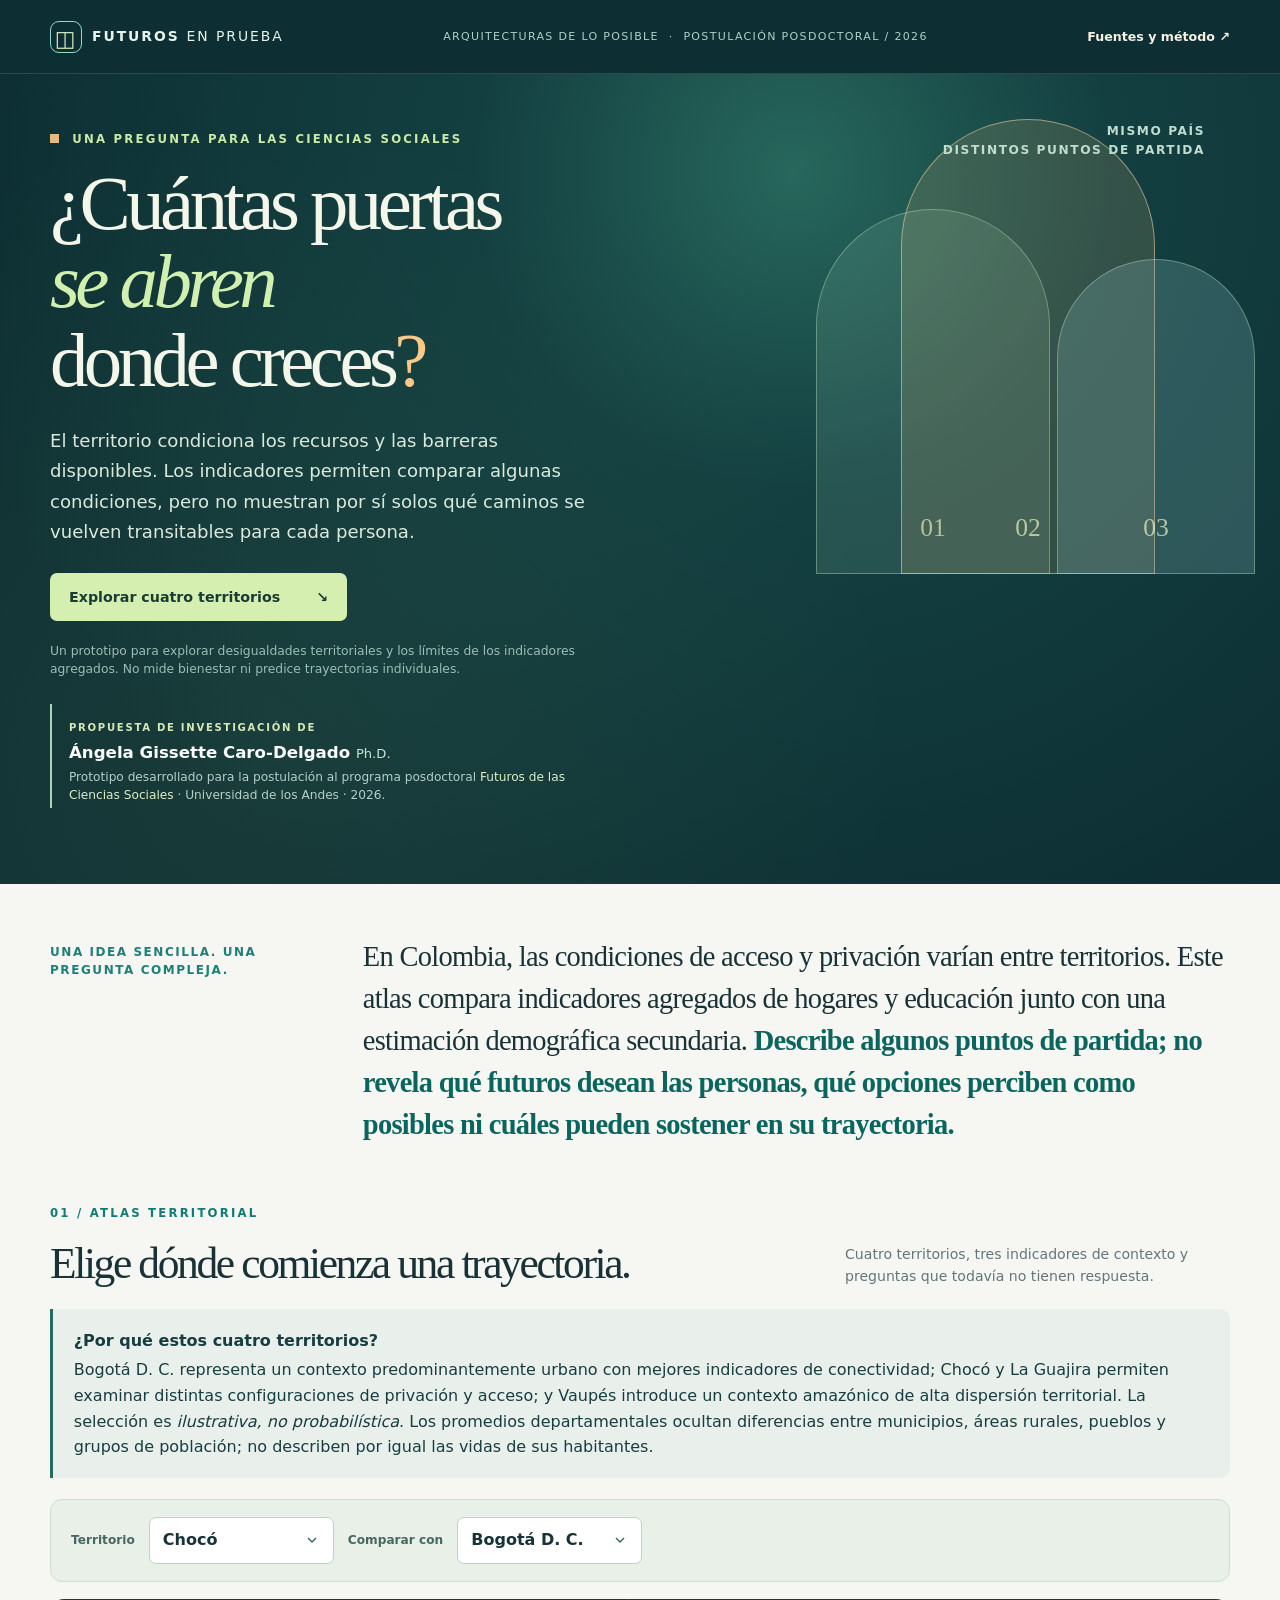
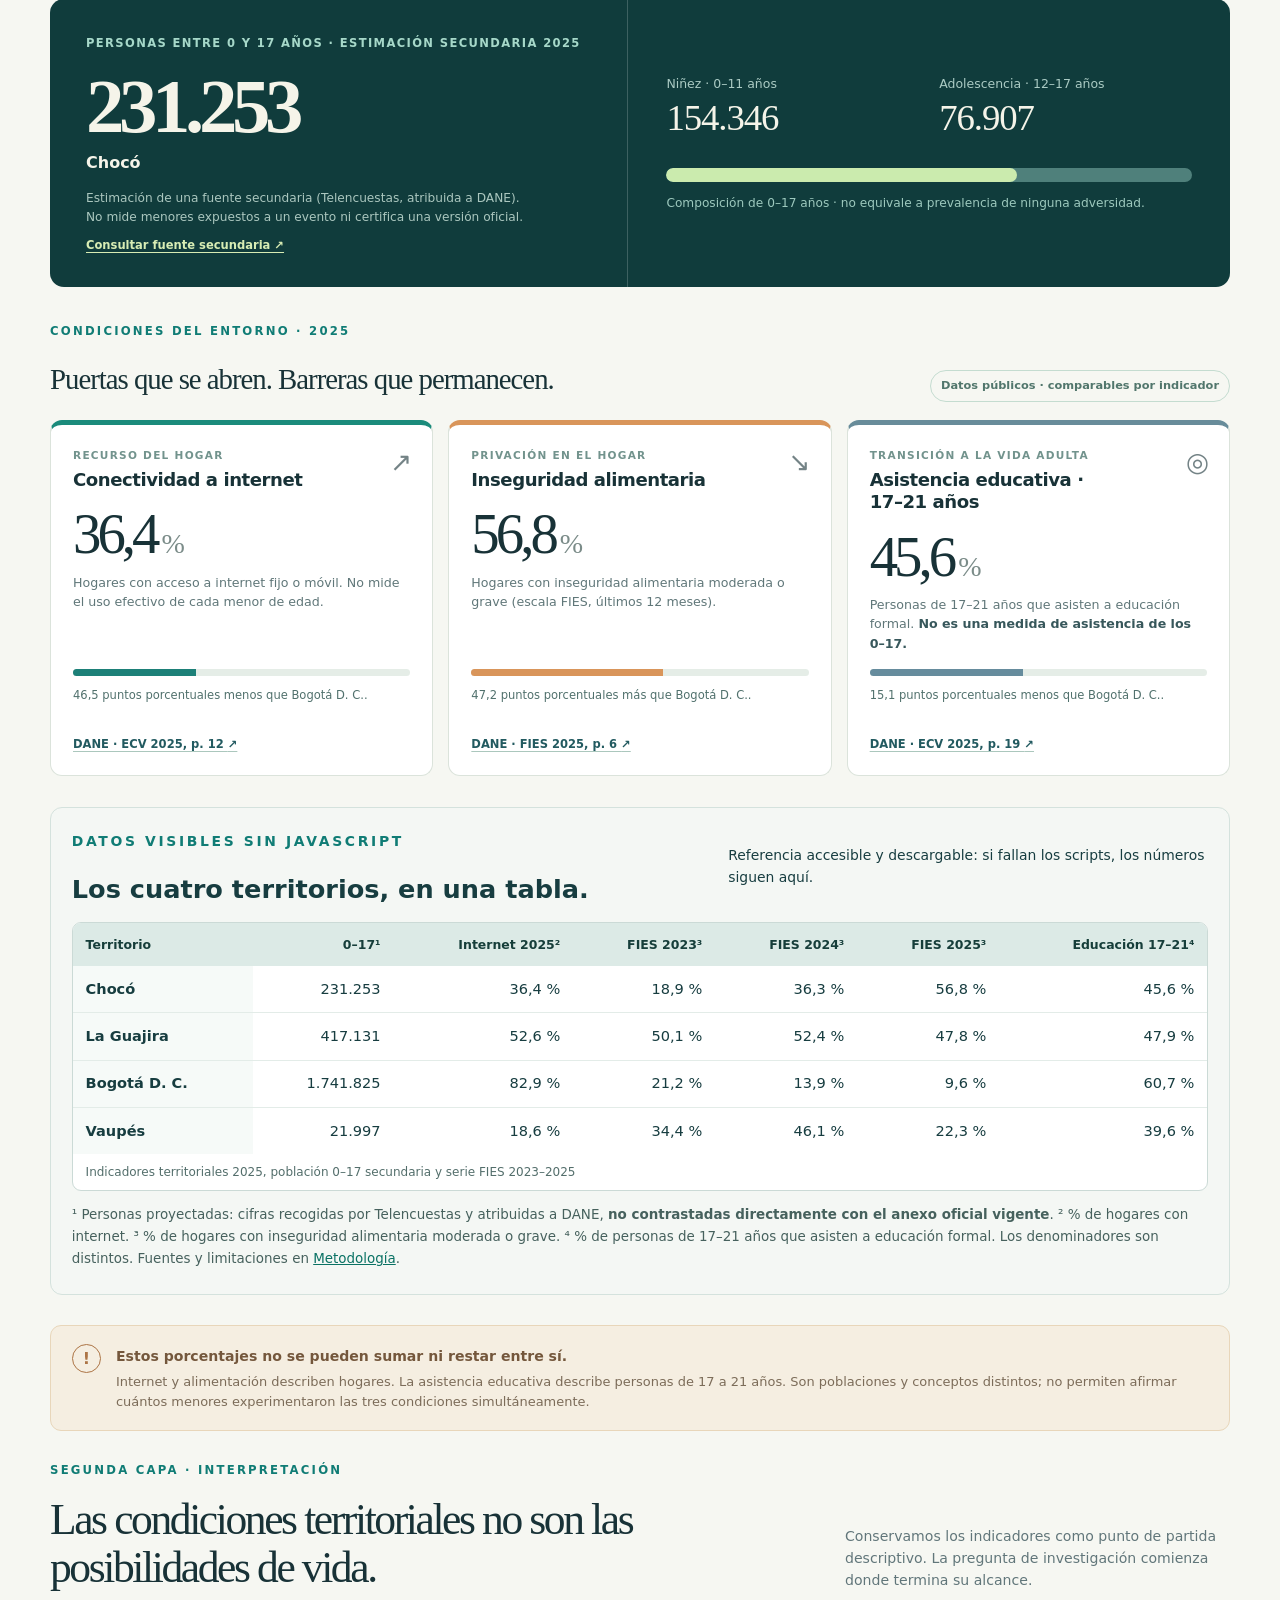
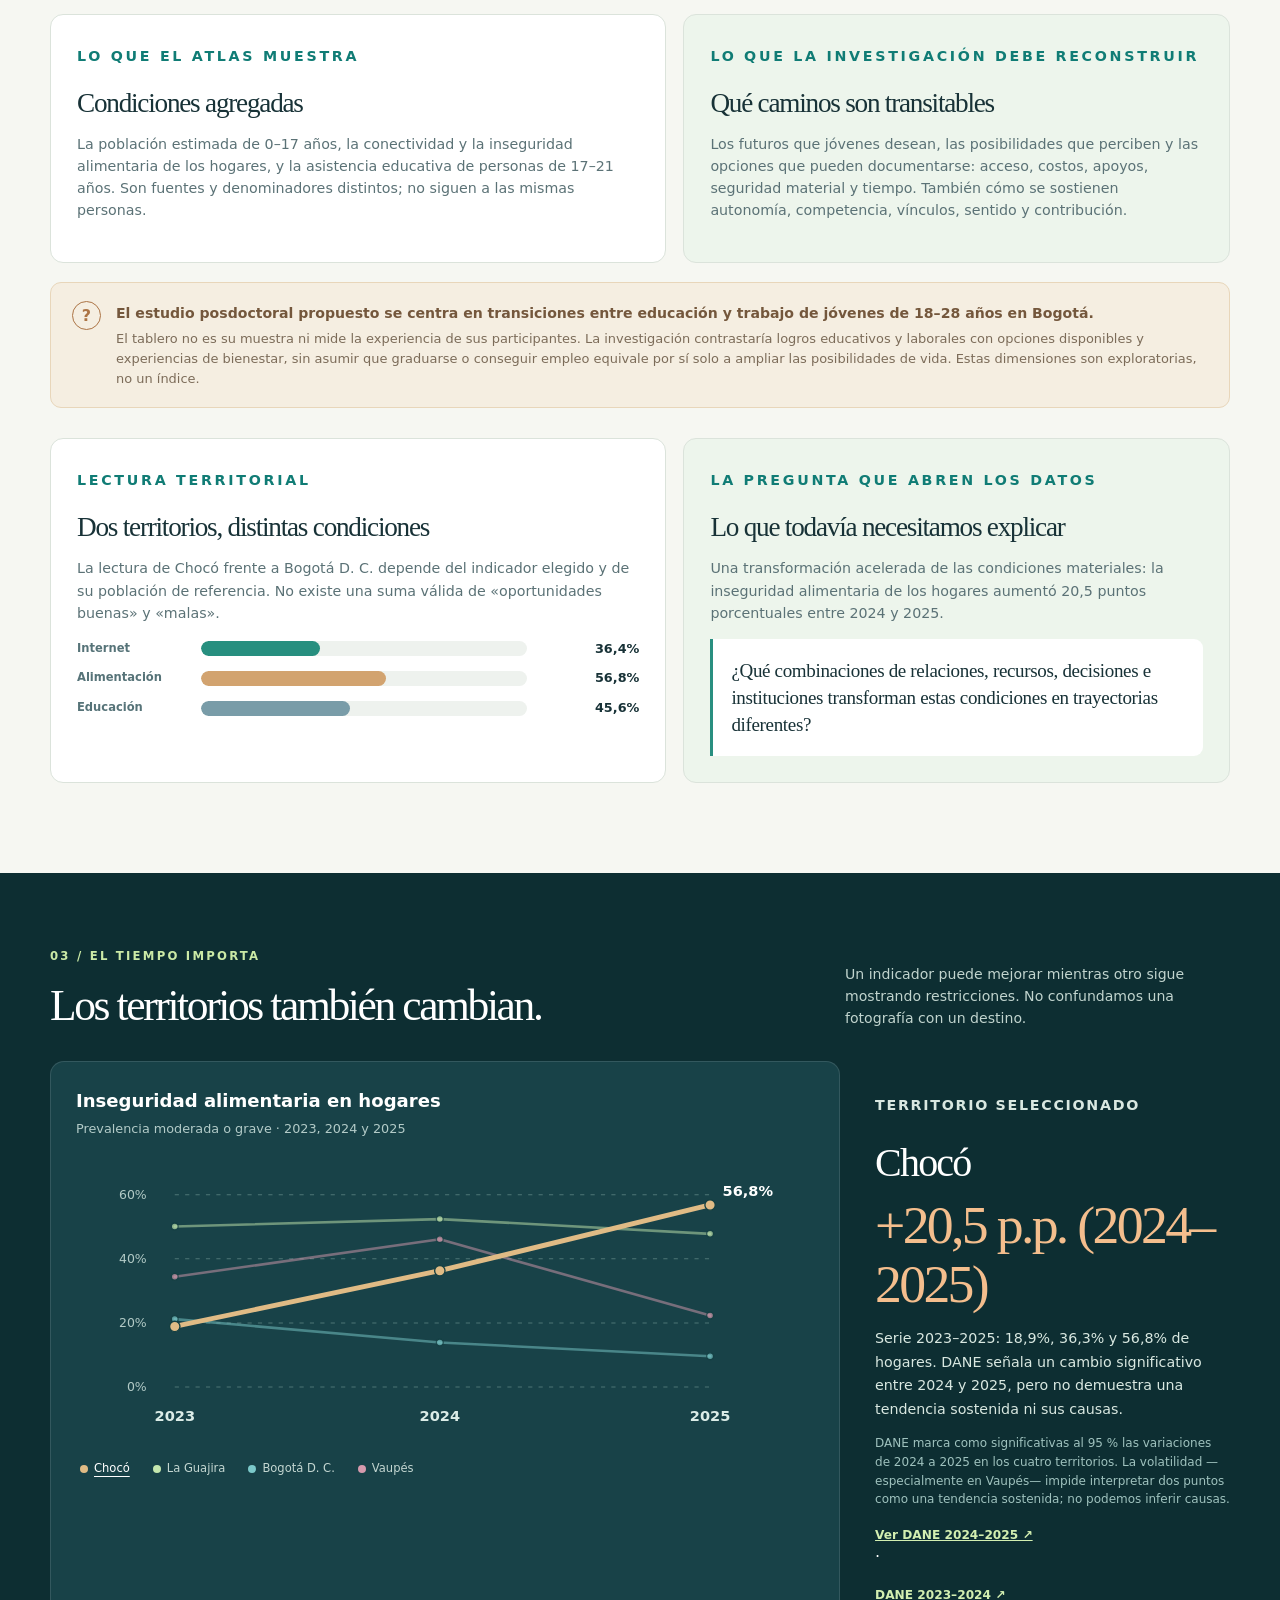
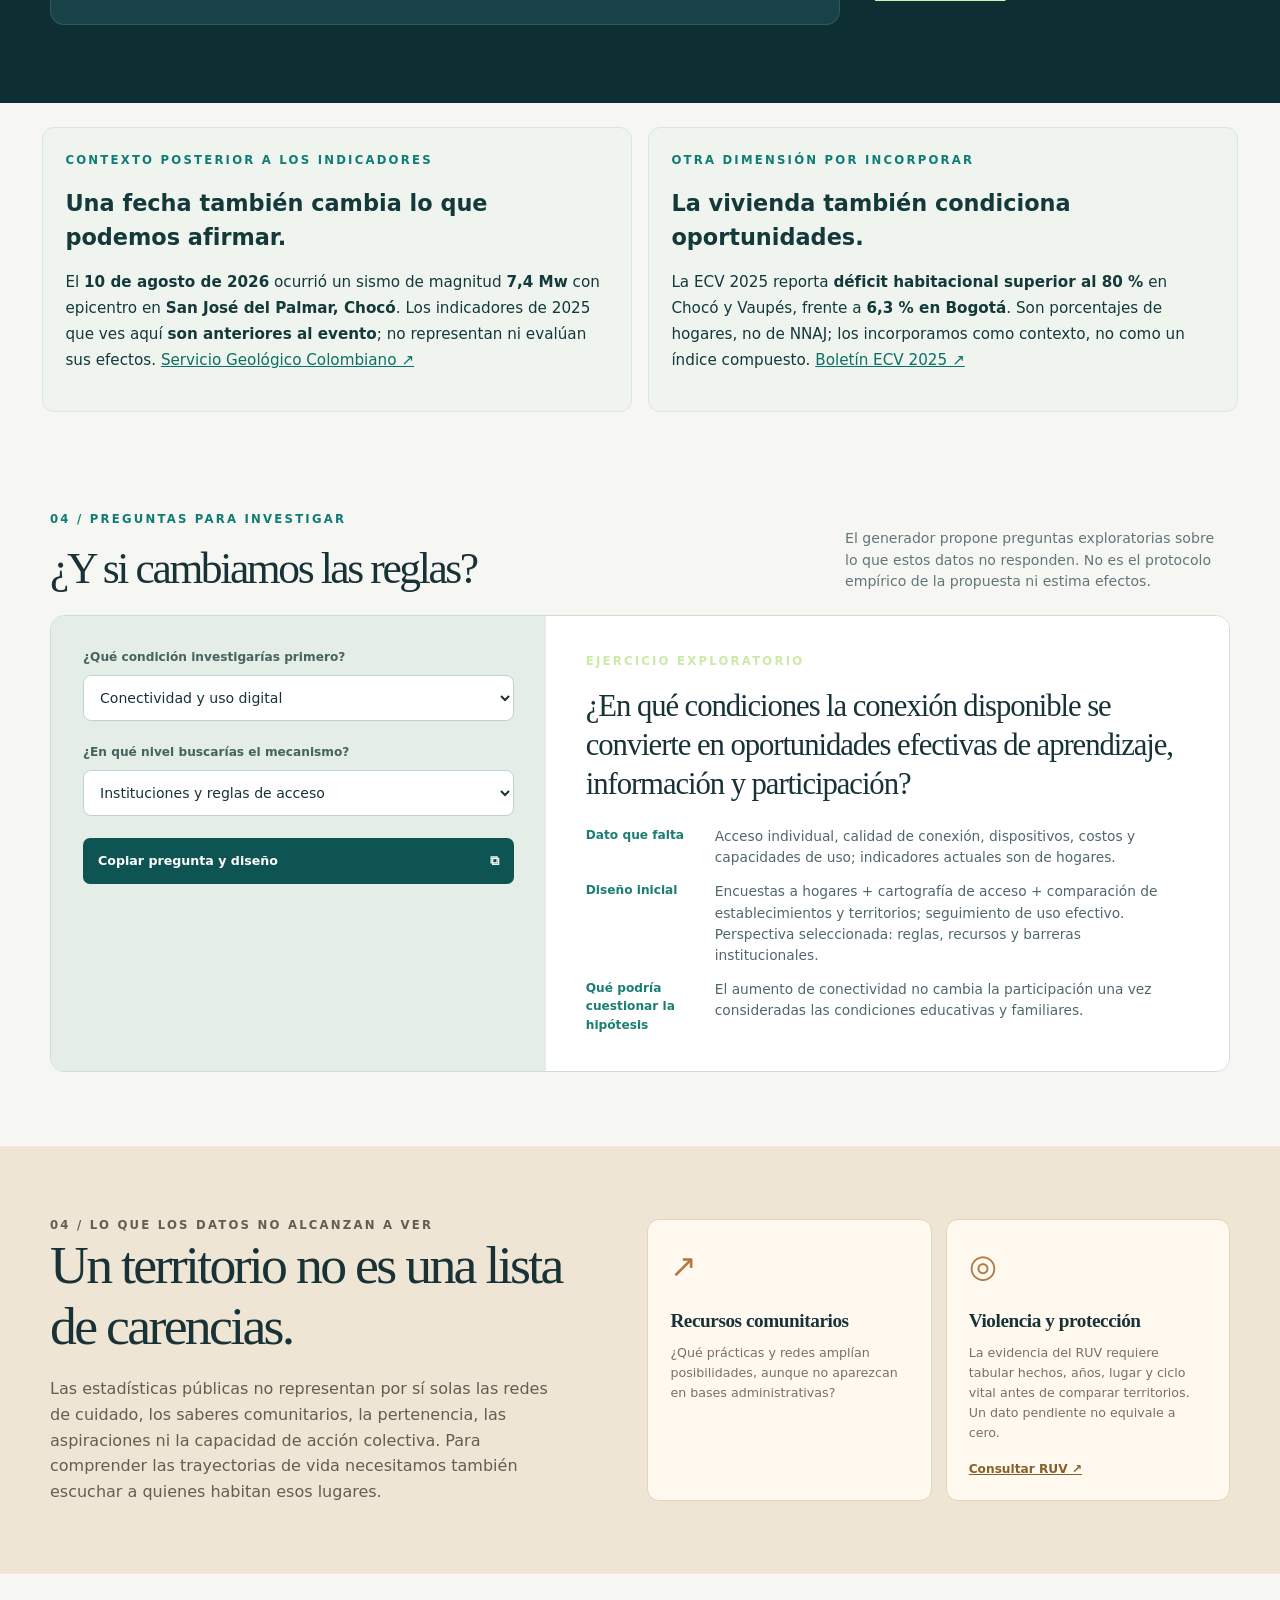
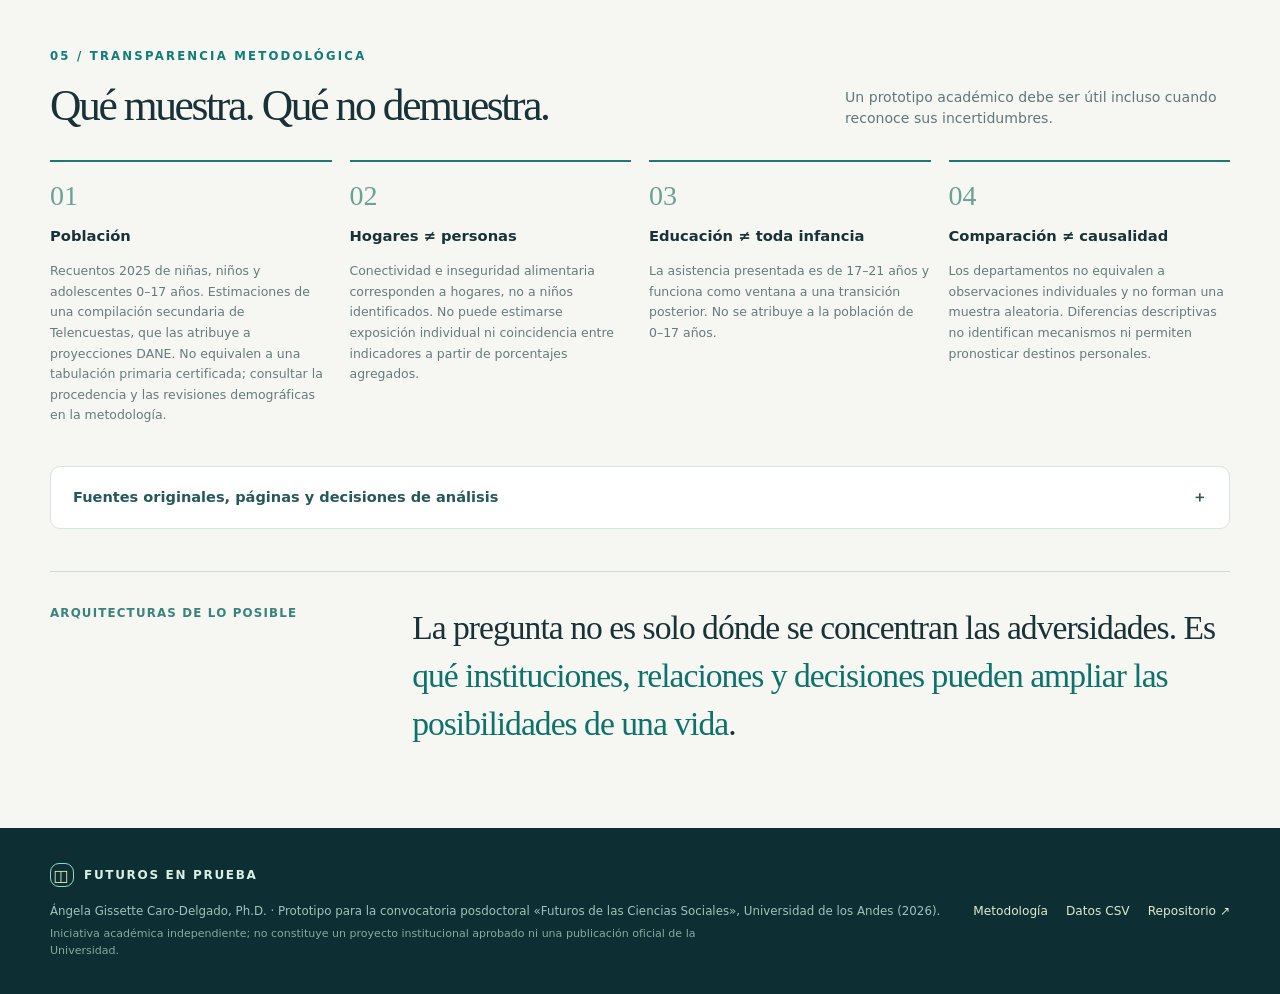
==== commit 6ee80b81: "Alinear tablero con propuesta de posibilidades de vida" ====
--- a/index.html
+++ b/index.html
@@ -4,9 +4,9 @@
   <meta charset="utf-8">
   <meta name="viewport" content="width=device-width, initial-scale=1">
   <meta name="theme-color" content="#0d2e32">
-  <meta name="description" content="Prototipo académico de Ángela Gissette Caro-Delgado, Ph.D., desarrollado para su postulación posdoctoral a Futuros de las Ciencias Sociales de la Universidad de los Andes. Indicadores territoriales y límites explícitos.">
+  <meta name="description" content="Prototipo académico de Ángela Gissette Caro-Delgado: comparación de condiciones territoriales agregadas y límites de los indicadores para comprender las posibilidades de vida.">
   <meta property="og:title" content="¿Cuántas puertas se abren donde creces?">
-  <meta property="og:description" content="Un atlas experimental de oportunidades territoriales en Colombia. Propuesta académica de Ángela Gissette Caro-Delgado para la convocatoria posdoctoral Futuros de las Ciencias Sociales.">
+  <meta property="og:description" content="Un prototipo para comparar condiciones territoriales de acceso y privación, y mostrar qué no dicen sobre las posibilidades de vida. Propuesta académica de Ángela Gissette Caro-Delgado.">
   <title>¿Cuántas puertas se abren donde creces? · Futuros en prueba</title>
   <link rel="icon" href="assets/favicon.svg" type="image/svg+xml">
   <link rel="stylesheet" href="styles.css">
@@ -28,9 +28,9 @@
         <div class="hero-copy">
           <p class="eyebrow"><span class="eyebrow-square"></span> Una pregunta para las ciencias sociales</p>
           <h1>¿Cuántas puertas<br><em>se abren</em><br>donde creces<span class="mark">?</span></h1>
-          <p class="hero-sub">El lugar donde crecemos no determina nuestro futuro. Pero sí condiciona las oportunidades y adversidades con las que lo construimos.</p>
+          <p class="hero-sub">El territorio condiciona los recursos y las barreras disponibles. Los indicadores permiten comparar algunas condiciones, pero no muestran por sí solos qué caminos se vuelven transitables para cada persona.</p>
           <a class="primary-action" href="#atlas">Explorar cuatro territorios <span aria-hidden="true">↘</span></a>
-          <p class="hero-small">Un prototipo abierto para pensar desigualdad, infancia y trayectorias de vida. No es un índice de riesgo ni un sistema de predicción.</p>
+          <p class="hero-small">Un prototipo para explorar desigualdades territoriales y los límites de los indicadores agregados. No mide bienestar ni predice trayectorias individuales.</p>
           <div class="author-credit" aria-label="Autoría y contexto de la propuesta">
             <p class="author-kicker">PROPUESTA DE INVESTIGACIÓN DE</p>
             <p class="author-name">Ángela Gissette Caro-Delgado <span>Ph.D.</span></p>
@@ -47,7 +47,7 @@
     </section>
     <section class="introduction shell">
       <div class="intro-kicker">UNA IDEA SENCILLA. UNA PREGUNTA COMPLEJA.</div>
-      <p>En Colombia, las oportunidades no se distribuyen de manera uniforme. <strong>Antes de explicar las trayectorias individuales, necesitamos observar las condiciones territoriales.</strong> Esta primera versión conecta indicadores oficiales de hogares y educación con una compilación demográfica secundaria, declarando sus distintas unidades y fuentes.</p>
+      <p>En Colombia, las condiciones de acceso y privación varían entre territorios. Este atlas compara indicadores agregados de hogares y educación junto con una estimación demográfica secundaria. <strong>Describe algunos puntos de partida; no revela qué futuros desean las personas, qué opciones perciben como posibles ni cuáles pueden sostener en su trayectoria.</strong></p>
     </section>
     <section class="atlas shell" id="atlas" aria-labelledby="atlas-title">
       <div class="section-top">
@@ -92,6 +92,14 @@
         <noscript><p class="js-note">Tu navegador tiene JavaScript desactivado. La tabla anterior es la alternativa completa; los controles dinámicos no se actualizarán.</p></noscript>
       </section>
       <div class="data-alert"><div class="data-alert-icon">!</div><div><strong>Estos porcentajes no se pueden sumar ni restar entre sí.</strong><p>Internet y alimentación describen hogares. La asistencia educativa describe personas de 17 a 21 años. Son poblaciones y conceptos distintos; no permiten afirmar cuántos menores experimentaron las tres condiciones simultáneamente.</p></div></div>
+      <div class="interpretive-layer" id="lectura" aria-labelledby="reading-title">
+        <div class="section-top"><div><p class="eyebrow light">SEGUNDA CAPA · INTERPRETACIÓN</p><h2 id="reading-title">Las condiciones territoriales no son las posibilidades de vida.</h2></div><p>Conservamos los indicadores como punto de partida descriptivo. La pregunta de investigación comienza donde termina su alcance.</p></div>
+        <div class="pair-grid">
+          <article class="panel"><p class="eyebrow light">LO QUE EL ATLAS MUESTRA</p><h3>Condiciones agregadas</h3><p>La población estimada de 0–17 años, la conectividad y la inseguridad alimentaria de los hogares, y la asistencia educativa de personas de 17–21 años. Son fuentes y denominadores distintos; no siguen a las mismas personas.</p></article>
+          <article class="panel future-panel"><p class="eyebrow light">LO QUE LA INVESTIGACIÓN DEBE RECONSTRUIR</p><h3>Qué caminos son transitables</h3><p>Los futuros que jóvenes desean, las posibilidades que perciben y las opciones que pueden documentarse: acceso, costos, apoyos, seguridad material y tiempo. También cómo se sostienen autonomía, competencia, vínculos, sentido y contribución.</p></article>
+        </div>
+        <div class="data-alert"><div class="data-alert-icon">?</div><div><strong>El estudio posdoctoral propuesto se centra en transiciones entre educación y trabajo de jóvenes de 18–28 años en Bogotá.</strong><p>El tablero no es su muestra ni mide la experiencia de sus participantes. La investigación contrastaría logros educativos y laborales con opciones disponibles y experiencias de bienestar, sin asumir que graduarse o conseguir empleo equivale por sí solo a ampliar las posibilidades de vida. Estas dimensiones son exploratorias, no un índice.</p></div></div>
+      </div>
       <div class="pair-grid">
         <article class="panel comparison-panel"><p class="eyebrow light">LECTURA TERRITORIAL</p><h3>Dos territorios, distintas condiciones</h3><p id="comparison-reading">La lectura de Chocó frente a Bogotá D. C. depende del indicador elegido y de su población de referencia. No existe una suma válida de «oportunidades buenas» y «malas».</p><div class="side-compare" id="side-compare"><p>Internet: 36,4 % · Alimentación: 56,8 % · Educación 17–21: 45,6 % (Chocó, 2025).</p></div></article>
         <article class="panel future-panel"><p class="eyebrow light">LA PREGUNTA QUE ABREN LOS DATOS</p><h3>Lo que todavía necesitamos explicar</h3><p id="territory-insight">En Chocó, la inseguridad alimentaria de los hogares aumentó 20,5 puntos porcentuales entre 2024 y 2025.</p><div class="future-note">¿Qué combinaciones de relaciones, recursos, decisiones e instituciones transforman estas condiciones en trayectorias diferentes?</div></article>
@@ -99,14 +107,14 @@
     </section>
     <section class="time-section" id="cambios">
       <div class="shell">
-        <div class="section-top"><div><p class="eyebrow">02 / EL TIEMPO IMPORTA</p><h2>Los territorios también cambian.</h2></div><p>Un indicador puede mejorar mientras otro sigue mostrando restricciones. No confundamos una fotografía con un destino.</p></div>
+        <div class="section-top"><div><p class="eyebrow">03 / EL TIEMPO IMPORTA</p><h2>Los territorios también cambian.</h2></div><p>Un indicador puede mejorar mientras otro sigue mostrando restricciones. No confundamos una fotografía con un destino.</p></div>
         <div class="time-grid"><div class="time-graph panel-dark"><h3>Inseguridad alimentaria en hogares</h3><p>Prevalencia moderada o grave · 2023, 2024 y 2025</p><div id="trend-chart" role="img" aria-label="Gráfico de inseguridad alimentaria 2023 a 2025 para cuatro territorios"><p>Tabla de respaldo: Chocó 18,9 → 36,3 → 56,8 %; La Guajira 50,1 → 52,4 → 47,8 %; Bogotá 21,2 → 13,9 → 9,6 %; Vaupés 34,4 → 46,1 → 22,3 %.</p></div><div class="trend-legend" id="trend-legend"></div></div><div class="time-reading"><p class="micro-label">TERRITORIO SELECCIONADO</p><h3 id="trend-name">Chocó</h3><strong id="trend-delta">+20,5 p.p.</strong><p id="trend-statement">Chocó: 18,9 % (2023), 36,3 % (2024) y 56,8 % (2025). El cambio 2024–2025 fue significativo (DANE, 95 %); las tres estimaciones no permiten atribuir causas.</p><small>DANE marca como significativas al 95 % las variaciones de 2024 a 2025 en los cuatro territorios. La volatilidad —especialmente en Vaupés— impide interpretar dos puntos como una tendencia sostenida; no podemos inferir causas.</small><a class="light-source" target="_blank" rel="noopener noreferrer" href="https://www.dane.gov.co/files/operaciones/FIES/bol-FIES-2025.pdf#page=6">Ver DANE 2024–2025 ↗</a> · <a class="light-source" target="_blank" rel="noopener noreferrer" href="https://www.dane.gov.co/files/operaciones/FIES/bol-FIES-2024.pdf#page=7">DANE 2023–2024 ↗</a></div></div>
       </div>
     </section>
 
         <div class="context-strip"><div><p class="eyebrow light">CONTEXTO POSTERIOR A LOS INDICADORES</p><h3>Una fecha también cambia lo que podemos afirmar.</h3><p>El <strong>10 de agosto de 2026</strong> ocurrió un sismo de magnitud <strong>7,4 Mw</strong> con epicentro en <strong>San José del Palmar, Chocó</strong>. Los indicadores de 2025 que ves aquí <strong>son anteriores al evento</strong>; no representan ni evalúan sus efectos. <a href="https://www2.sgc.gov.co/Noticias/Paginas/SGC-actualiza-la-informacion-sobre-el-sismo-ocurrido-en-San-Jose-del-Palmar-Choco.aspx" target="_blank" rel="noopener noreferrer">Servicio Geológico Colombiano ↗</a></p></div><div><p class="eyebrow light">OTRA DIMENSIÓN POR INCORPORAR</p><h3>La vivienda también condiciona oportunidades.</h3><p>La ECV 2025 reporta <strong>déficit habitacional superior al 80 %</strong> en Chocó y Vaupés, frente a <strong>6,3 % en Bogotá</strong>. Son porcentajes de hogares, no de NNAJ; los incorporamos como contexto, no como un índice compuesto. <a href="https://www.dane.gov.co/files/operaciones/ECV/bol-ECV-2025.pdf" target="_blank" rel="noopener noreferrer">Boletín ECV 2025 ↗</a></p></div></div>
-    <section class="shell questions" id="preguntas"><div class="section-top"><div><p class="eyebrow light">03 / DE LOS DATOS A LA INVESTIGACIÓN</p><h2>¿Y si cambiamos las reglas?</h2></div><p>Elige una barrera. En vez de prometer su efecto, formulamos la investigación necesaria para comprenderla.</p></div>
-      <div class="question-workbench"><div class="workbench-inputs"><label for="barrier">¿Qué condición investigarías primero?</label><select id="barrier"><option value="internet">Conectividad y uso digital</option><option value="food">Seguridad alimentaria y continuidad educativa</option><option value="education">Transiciones entre educación y futuro laboral</option><option value="violence">Violencia, desplazamiento y protección territorial</option></select><label for="mechanism">¿En qué nivel buscarías el mecanismo?</label><select id="mechanism"><option value="institution">Instituciones y reglas de acceso</option><option value="networks">Relaciones y redes de cuidado</option><option value="trajectory">Trayectorias de vida y tiempo</option></select><button type="button" id="copy-question" class="copy-btn">Copiar pregunta y diseño <span aria-hidden="true">⧉</span></button><span class="copy-status" id="copy-status" role="status" aria-live="polite"></span></div><div class="workbench-result"><p class="eyebrow">PROTOCOLO / BORRADOR</p><h3 id="research-question">¿En qué condiciones la conexión disponible se convierte en oportunidades efectivas de aprendizaje, información y participación?</h3><dl><dt>Dato que falta</dt><dd id="missing-data">Acceso individual, calidad, dispositivos, costos y capacidades de uso: los datos actuales son de hogares.</dd><dt>Diseño inicial</dt><dd id="study-design">Encuestas a hogares, cartografía de acceso y comparación de establecimientos y territorios.</dd><dt>Qué podría cuestionar la hipótesis</dt><dd id="falsification">Que la conectividad no se asocie con la participación al considerar condiciones educativas y familiares.</dd></dl></div></div>
+    <section class="shell questions" id="preguntas"><div class="section-top"><div><p class="eyebrow light">04 / PREGUNTAS PARA INVESTIGAR</p><h2>¿Y si cambiamos las reglas?</h2></div><p>El generador propone preguntas exploratorias sobre lo que estos datos no responden. No es el protocolo empírico de la propuesta ni estima efectos.</p></div>
+      <div class="question-workbench"><div class="workbench-inputs"><label for="barrier">¿Qué condición investigarías primero?</label><select id="barrier"><option value="internet">Conectividad y uso digital</option><option value="food">Seguridad alimentaria y continuidad educativa</option><option value="education">Transiciones entre educación y futuro laboral</option><option value="violence">Violencia, desplazamiento y protección territorial</option></select><label for="mechanism">¿En qué nivel buscarías el mecanismo?</label><select id="mechanism"><option value="institution">Instituciones y reglas de acceso</option><option value="networks">Relaciones y redes de cuidado</option><option value="trajectory">Trayectorias de vida y tiempo</option></select><button type="button" id="copy-question" class="copy-btn">Copiar pregunta y diseño <span aria-hidden="true">⧉</span></button><span class="copy-status" id="copy-status" role="status" aria-live="polite"></span></div><div class="workbench-result"><p class="eyebrow">EJERCICIO EXPLORATORIO</p><h3 id="research-question">¿En qué condiciones la conexión disponible se convierte en oportunidades efectivas de aprendizaje, información y participación?</h3><dl><dt>Dato que falta</dt><dd id="missing-data">Acceso individual, calidad, dispositivos, costos y capacidades de uso: los datos actuales son de hogares.</dd><dt>Diseño inicial</dt><dd id="study-design">Encuestas a hogares, cartografía de acceso y comparación de establecimientos y territorios.</dd><dt>Qué podría cuestionar la hipótesis</dt><dd id="falsification">Que la conectividad no se asocie con la participación al considerar condiciones educativas y familiares.</dd></dl></div></div>
     </section>
     <section class="missing-section"><div class="shell missing-grid"><div><p class="eyebrow">04 / LO QUE LOS DATOS NO ALCANZAN A VER</p><h2>Un territorio no es una lista de carencias.</h2><p>Las estadísticas públicas no representan por sí solas las redes de cuidado, los saberes comunitarios, la pertenencia, las aspiraciones ni la capacidad de acción colectiva. Para comprender las trayectorias de vida necesitamos también escuchar a quienes habitan esos lugares.</p></div><div class="missing-cards"><div><span class="missing-symbol">↗</span><strong>Recursos comunitarios</strong><small>¿Qué prácticas y redes amplían posibilidades, aunque no aparezcan en bases administrativas?</small></div><div><span class="missing-symbol">◎</span><strong>Violencia y protección</strong><small>La evidencia del RUV requiere tabular hechos, años, lugar y ciclo vital antes de comparar territorios. Un dato pendiente no equivale a cero.</small><a href="https://datospaz.unidadvictimas.gov.co/registro-unico-de-victimas/" target="_blank" rel="noopener noreferrer">Consultar RUV ↗</a></div></div></div></section>
     <section class="shell methods" id="metodo"><div class="section-top"><div><p class="eyebrow light">05 / TRANSPARENCIA METODOLÓGICA</p><h2>Qué muestra. Qué no demuestra.</h2></div><p>Un prototipo académico debe ser útil incluso cuando reconoce sus incertidumbres.</p></div>
--- a/styles.css
+++ b/styles.css
@@ -33,4 +33,28 @@
 .author-context{font-size:.76rem;line-height:1.5;color:#b5cfc7;max-width:520px;margin:5px 0 0}
 .author-context em{font-style:normal;color:#dcefc6}
 .footer .footer-disclaimer{font-size:.69rem;color:#83ada1;margin-top:5px;max-width:680px}
-@media(max-width:690px){.author-credit{margin-top:22px;padding-left:13px}.author-name{font-size:.98rem}.author-context{font-size:.73rem}}+@media(max-width:690px){.author-credit{margin-top:22px;padding-left:13px}.author-name{font-size:.98rem}.author-context{font-size:.73rem}}
+
+/* Accesibilidad y transparencia metodológica · edición v1.1 */
+.rationale{background:#e9f0eb;border-left:3px solid #246c61;padding:1.15rem 1.3rem;margin:1rem 0 1.3rem;line-height:1.6;color:#173d40;border-radius:0 10px 10px 0}
+.rationale strong{display:block;margin-bottom:.25rem}
+.static-lookup{background:#f4f7f4;padding:1.45rem 1.3rem;margin:1.9rem 0;border:1px solid #d4e2dd;border-radius:12px;color:#173d40}
+.static-heading{display:flex;justify-content:space-between;align-items:flex-start;gap:1.5rem;flex-wrap:wrap;margin-bottom:.7rem}
+.static-heading h3{font-size:1.6rem;margin:.1rem 0}.static-heading p{max-width:30rem;font-size:.87rem;line-height:1.55}
+.table-scroller{overflow-x:auto;border-radius:9px;border:1px solid #cbdad6;background:white}
+.fallback-table{border-collapse:collapse;min-width:790px;width:100%;font-variant-numeric:tabular-nums;font-size:.91rem;color:#173d40}
+.fallback-table caption{caption-side:bottom;text-align:left;padding:.55rem .8rem;font-size:.75rem;color:#536e6b}
+.fallback-table th,.fallback-table td{padding:.74rem .8rem;border-bottom:1px solid #e3ece8;text-align:right;white-space:nowrap}
+.fallback-table thead th{background:#dceae6;color:#163e3a;font-size:.78rem}
+.fallback-table th:first-child,.fallback-table td:first-child{text-align:left;position:sticky;left:0;background:#f6faf8}
+.fallback-table thead th:first-child{background:#dceae6}
+.fallback-table tr:last-child th,.fallback-table tr:last-child td{border-bottom:0}
+.table-note{margin:.8rem 0 0;font-size:.84rem;line-height:1.65;color:#46615d}
+.table-note a{color:#0a7264;text-decoration:underline}
+.js-note{background:#fff3cc;padding:1rem;border-radius:8px;color:#5d4d15}
+.context-strip{max-width:1260px;margin:0 auto;padding:1.5rem clamp(1rem,4vw,2rem);display:grid;grid-template-columns:1fr 1fr;gap:1rem;color:#14393a}
+.context-strip>div{padding:1.4rem;background:#eff4ef;border:1px solid #dbe6dd;border-radius:12px}
+.context-strip h3{font-size:1.4rem;margin:.4rem 0}
+.context-strip p:not(.eyebrow){font-size:.95rem;line-height:1.7}
+.context-strip a{color:#0b7065;text-decoration:underline}
+@media(max-width:780px){.context-strip{grid-template-columns:1fr}.static-heading h3{font-size:1.4rem}.static-lookup{padding:1rem .8rem}.table-scroller{margin-right:0}}
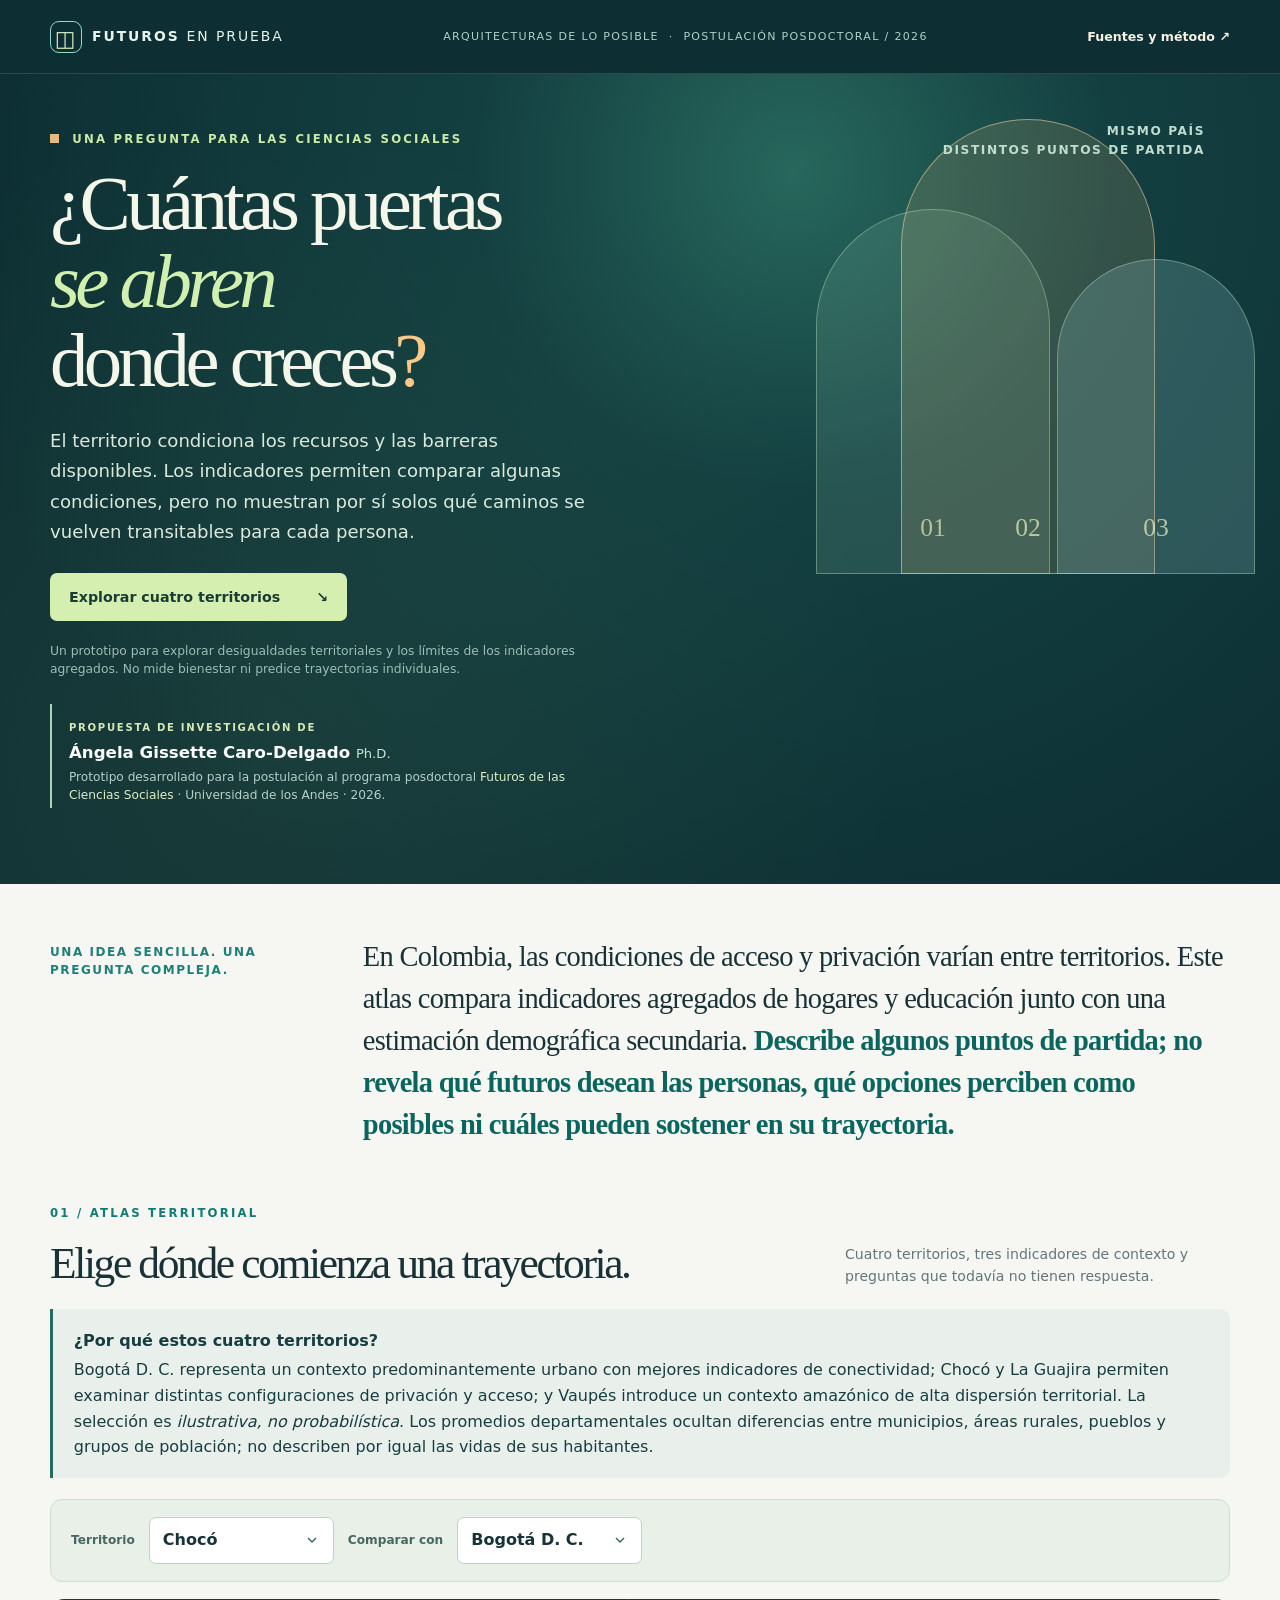
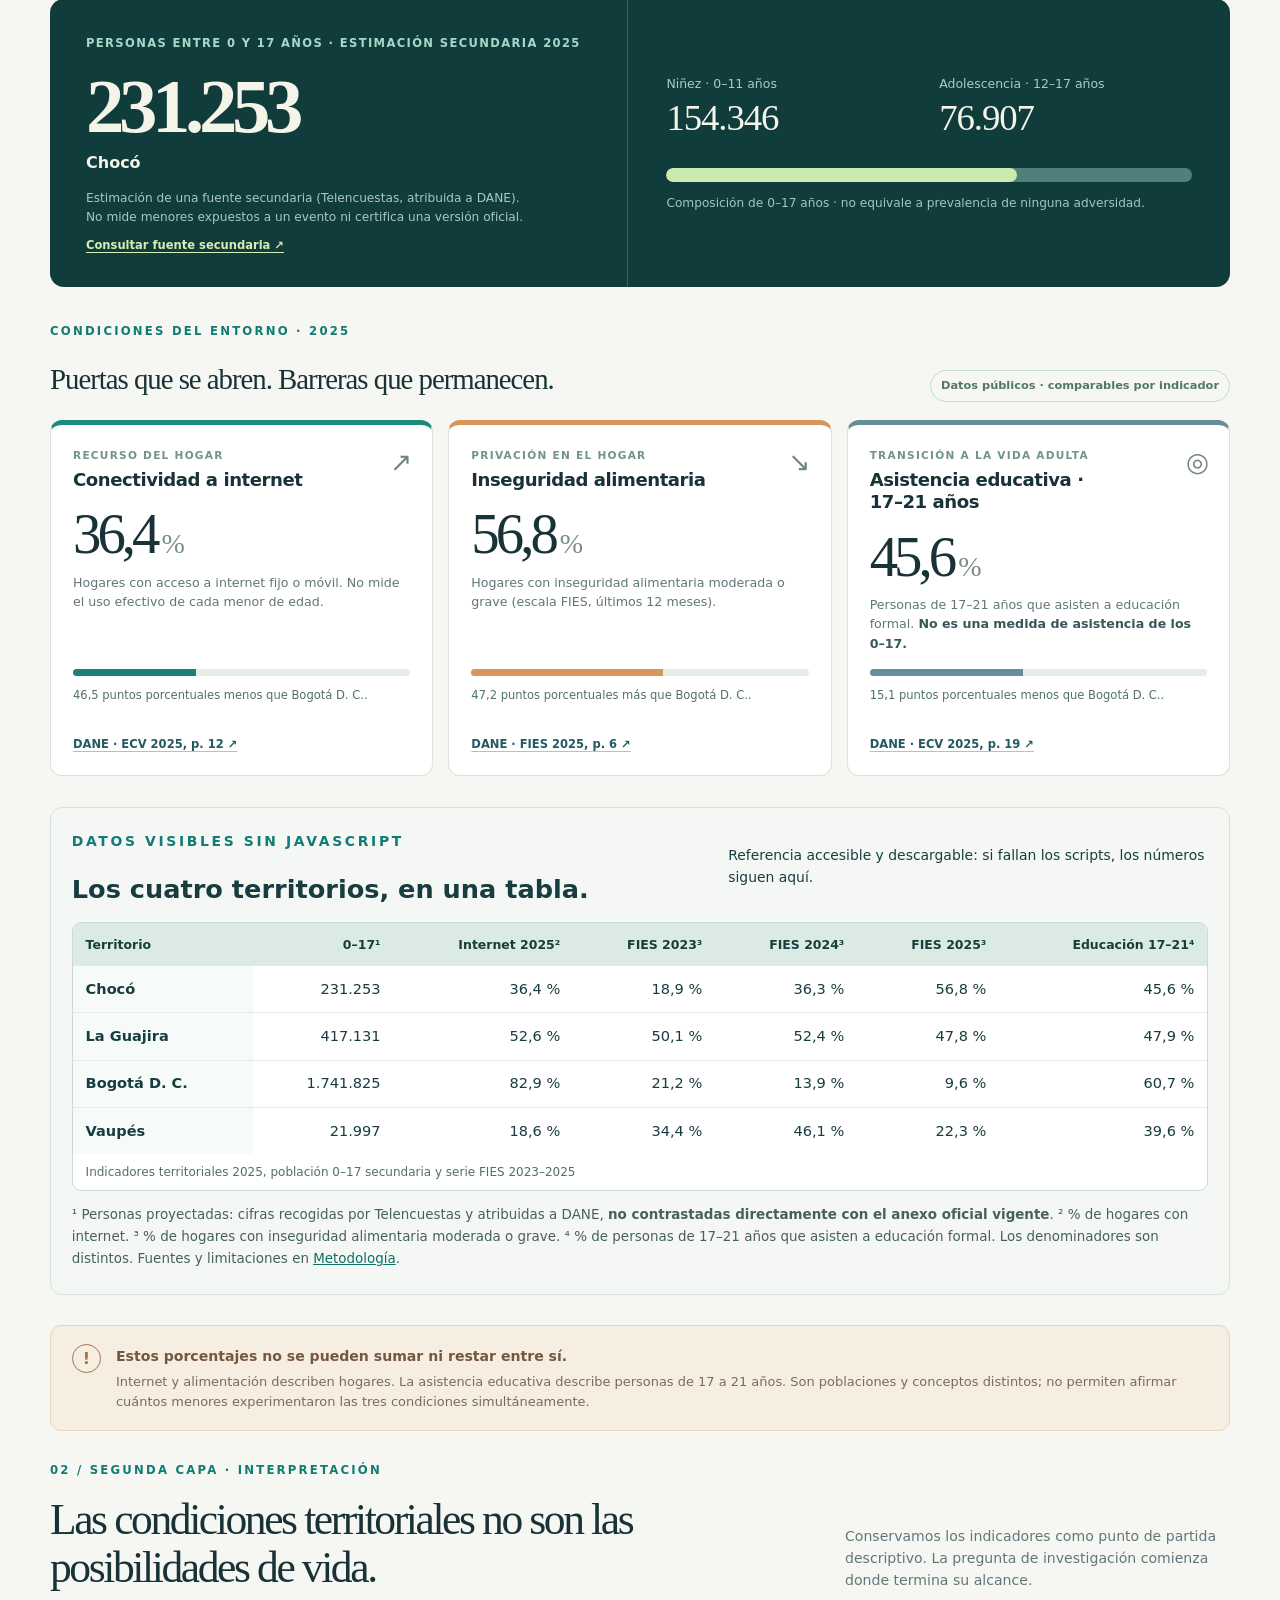
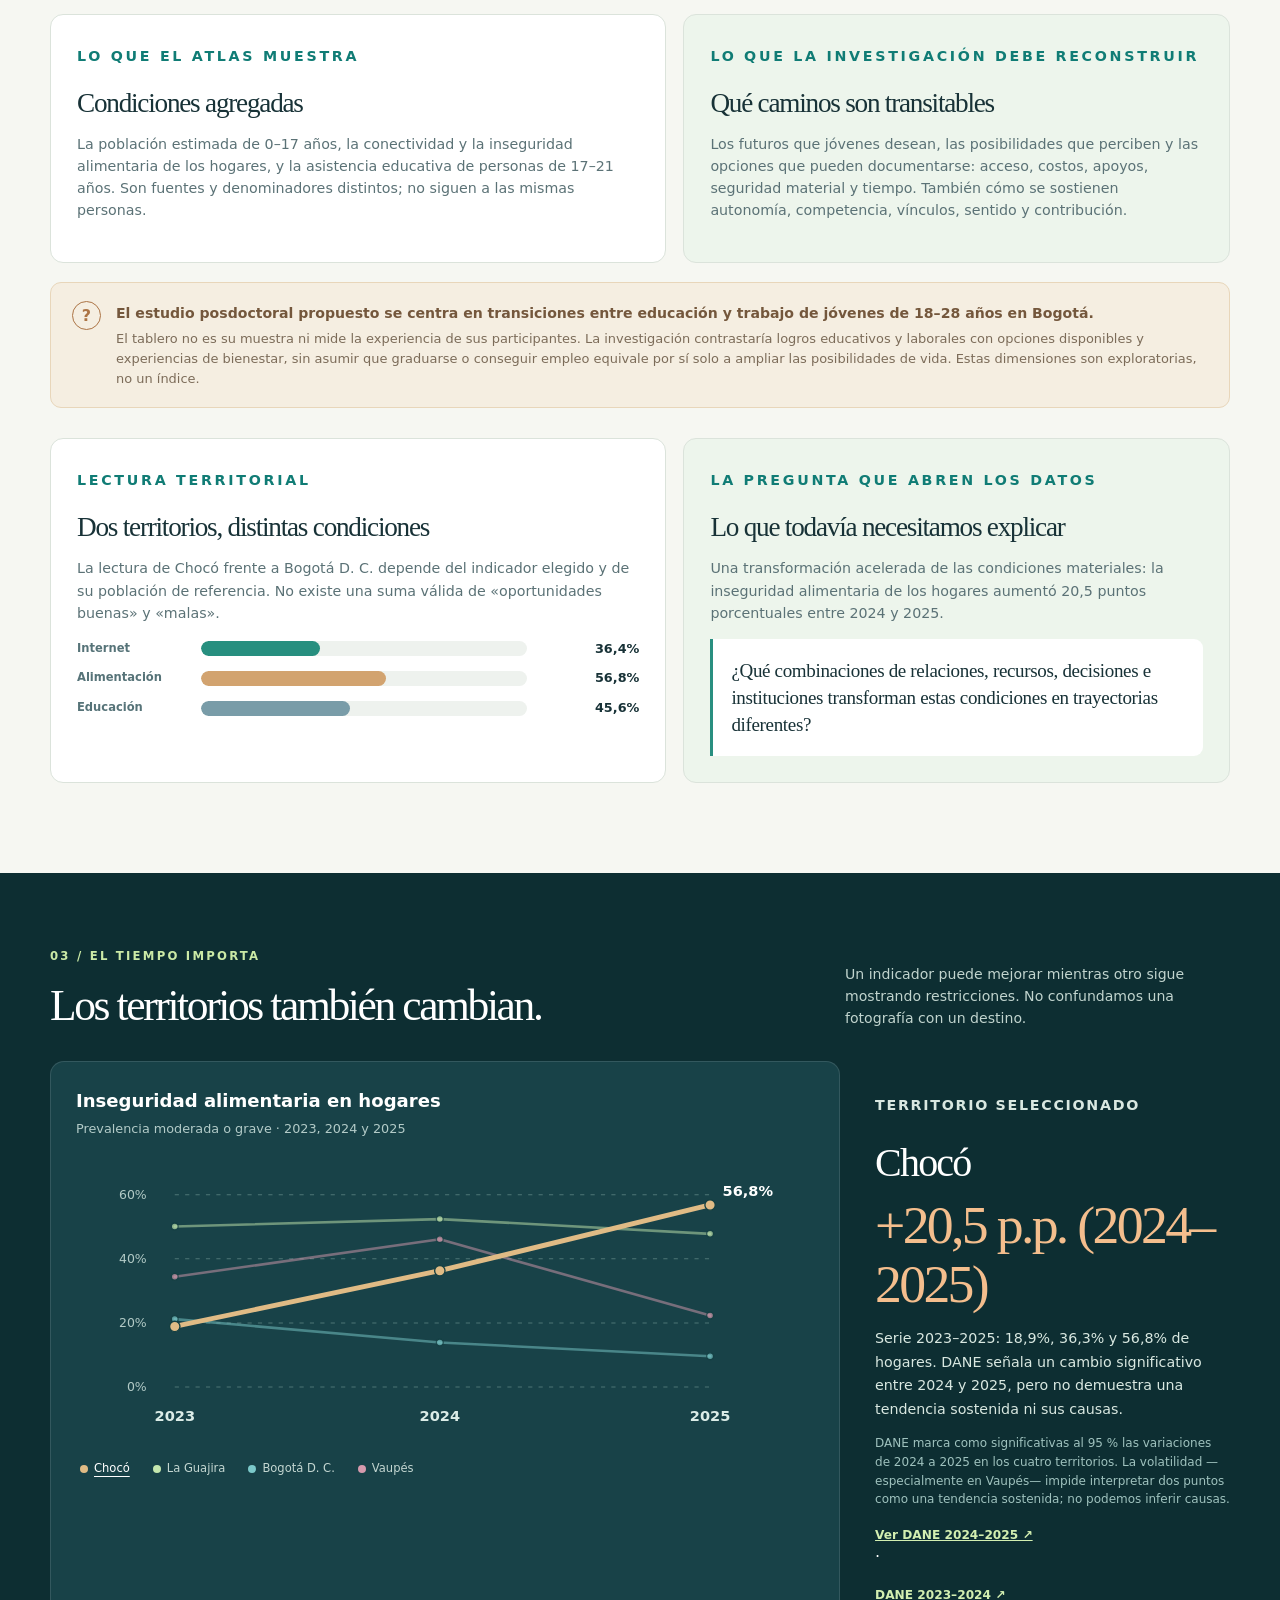
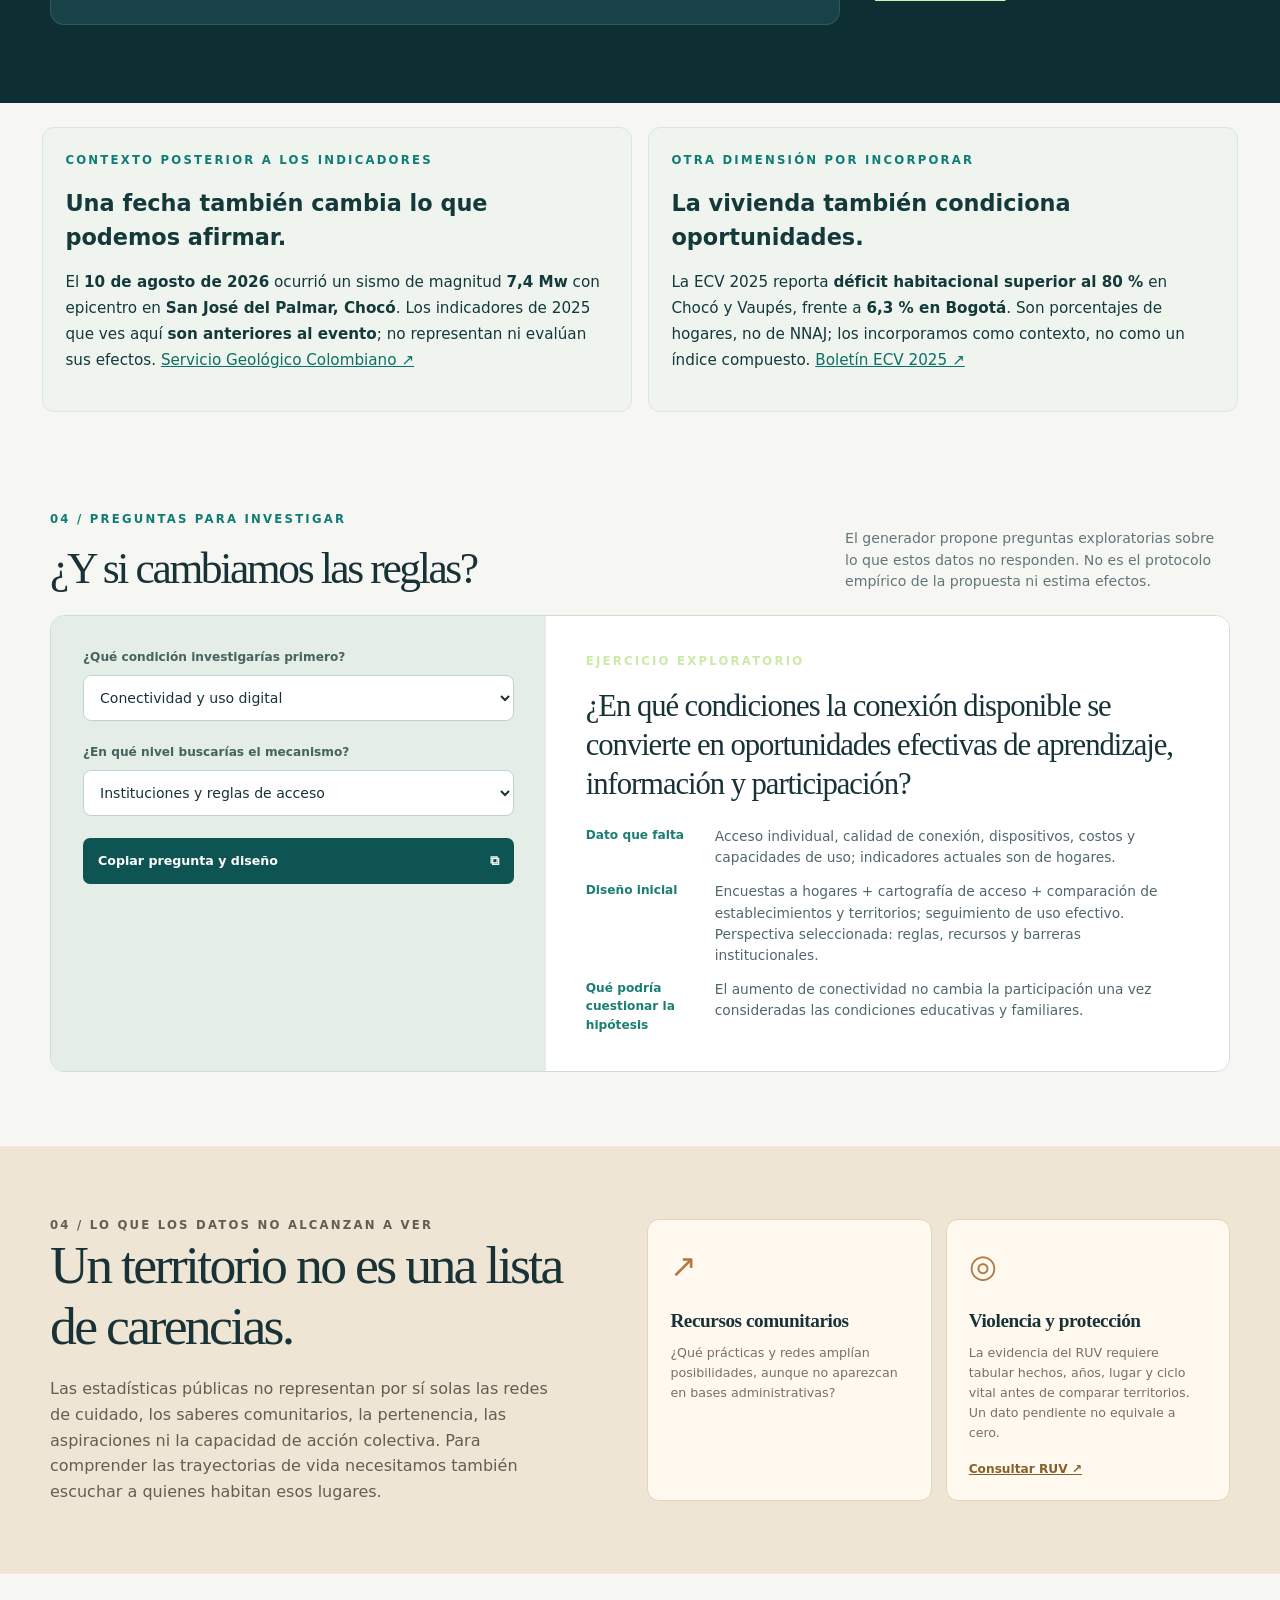
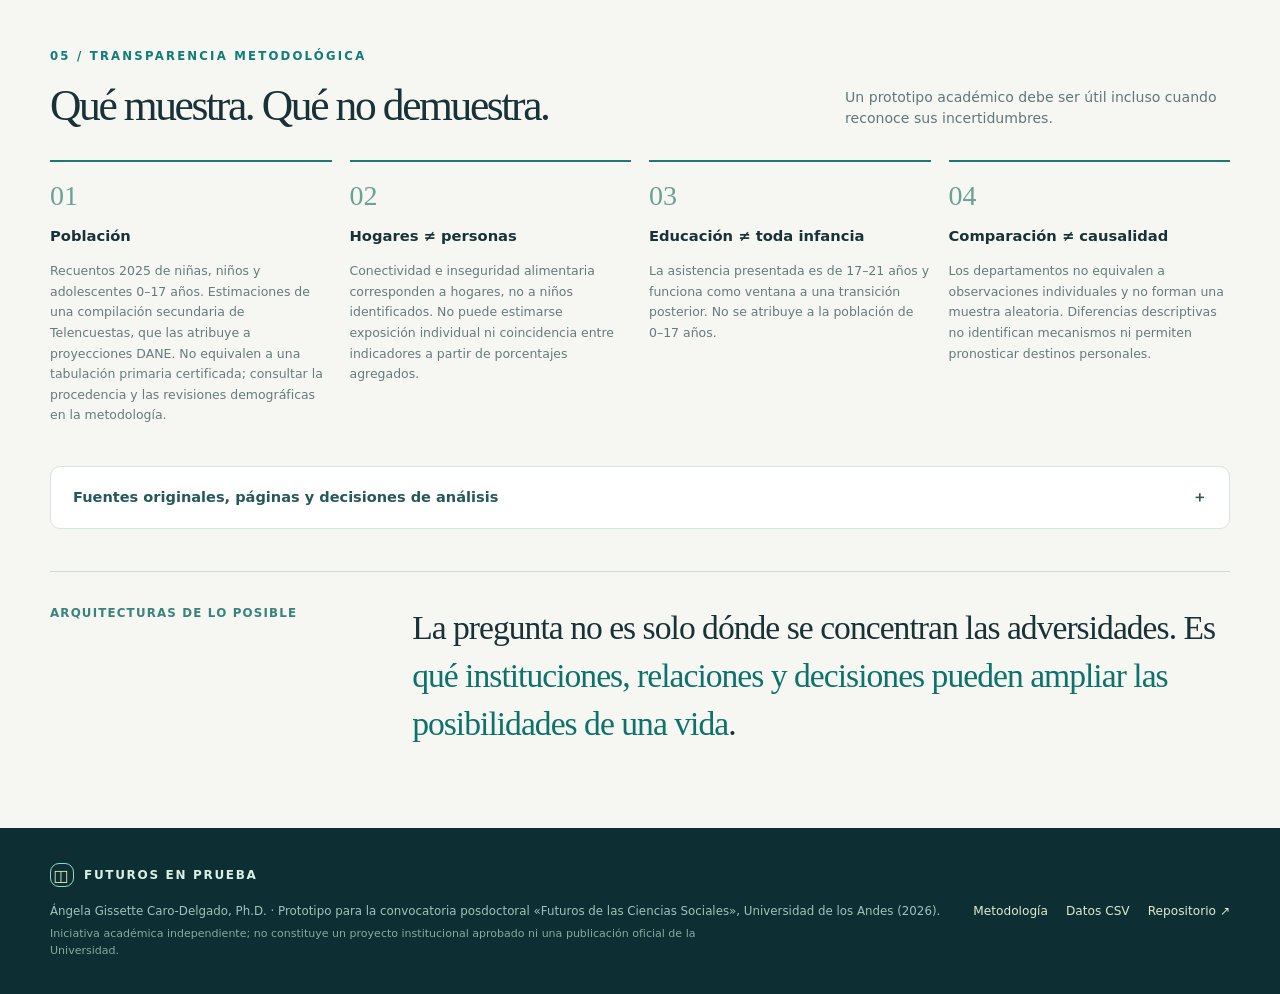
==== commit 1b1faafc: "Numerar capa interpretativa del tablero" ====
--- a/index.html
+++ b/index.html
@@ -93,7 +93,7 @@
       </section>
       <div class="data-alert"><div class="data-alert-icon">!</div><div><strong>Estos porcentajes no se pueden sumar ni restar entre sí.</strong><p>Internet y alimentación describen hogares. La asistencia educativa describe personas de 17 a 21 años. Son poblaciones y conceptos distintos; no permiten afirmar cuántos menores experimentaron las tres condiciones simultáneamente.</p></div></div>
       <div class="interpretive-layer" id="lectura" aria-labelledby="reading-title">
-        <div class="section-top"><div><p class="eyebrow light">SEGUNDA CAPA · INTERPRETACIÓN</p><h2 id="reading-title">Las condiciones territoriales no son las posibilidades de vida.</h2></div><p>Conservamos los indicadores como punto de partida descriptivo. La pregunta de investigación comienza donde termina su alcance.</p></div>
+        <div class="section-top"><div><p class="eyebrow light">02 / SEGUNDA CAPA · INTERPRETACIÓN</p><h2 id="reading-title">Las condiciones territoriales no son las posibilidades de vida.</h2></div><p>Conservamos los indicadores como punto de partida descriptivo. La pregunta de investigación comienza donde termina su alcance.</p></div>
         <div class="pair-grid">
           <article class="panel"><p class="eyebrow light">LO QUE EL ATLAS MUESTRA</p><h3>Condiciones agregadas</h3><p>La población estimada de 0–17 años, la conectividad y la inseguridad alimentaria de los hogares, y la asistencia educativa de personas de 17–21 años. Son fuentes y denominadores distintos; no siguen a las mismas personas.</p></article>
           <article class="panel future-panel"><p class="eyebrow light">LO QUE LA INVESTIGACIÓN DEBE RECONSTRUIR</p><h3>Qué caminos son transitables</h3><p>Los futuros que jóvenes desean, las posibilidades que perciben y las opciones que pueden documentarse: acceso, costos, apoyos, seguridad material y tiempo. También cómo se sostienen autonomía, competencia, vínculos, sentido y contribución.</p></article>
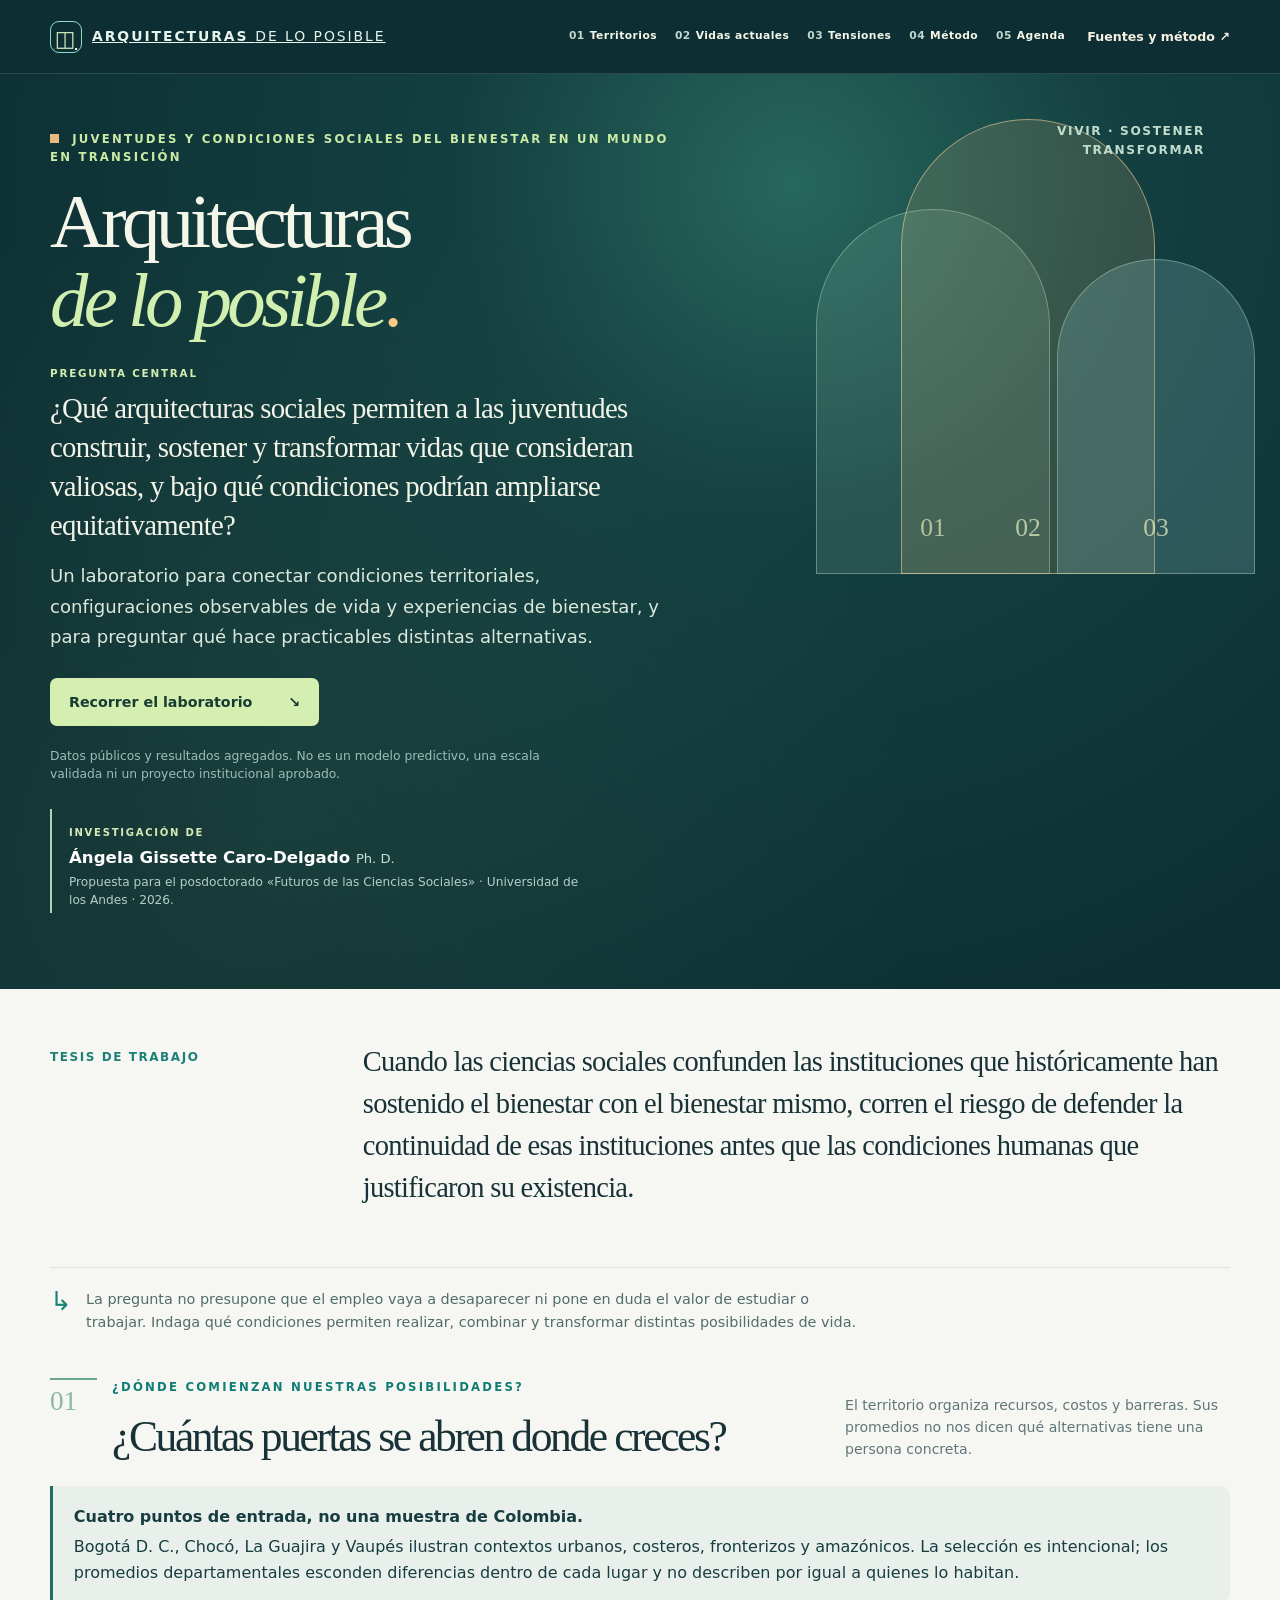
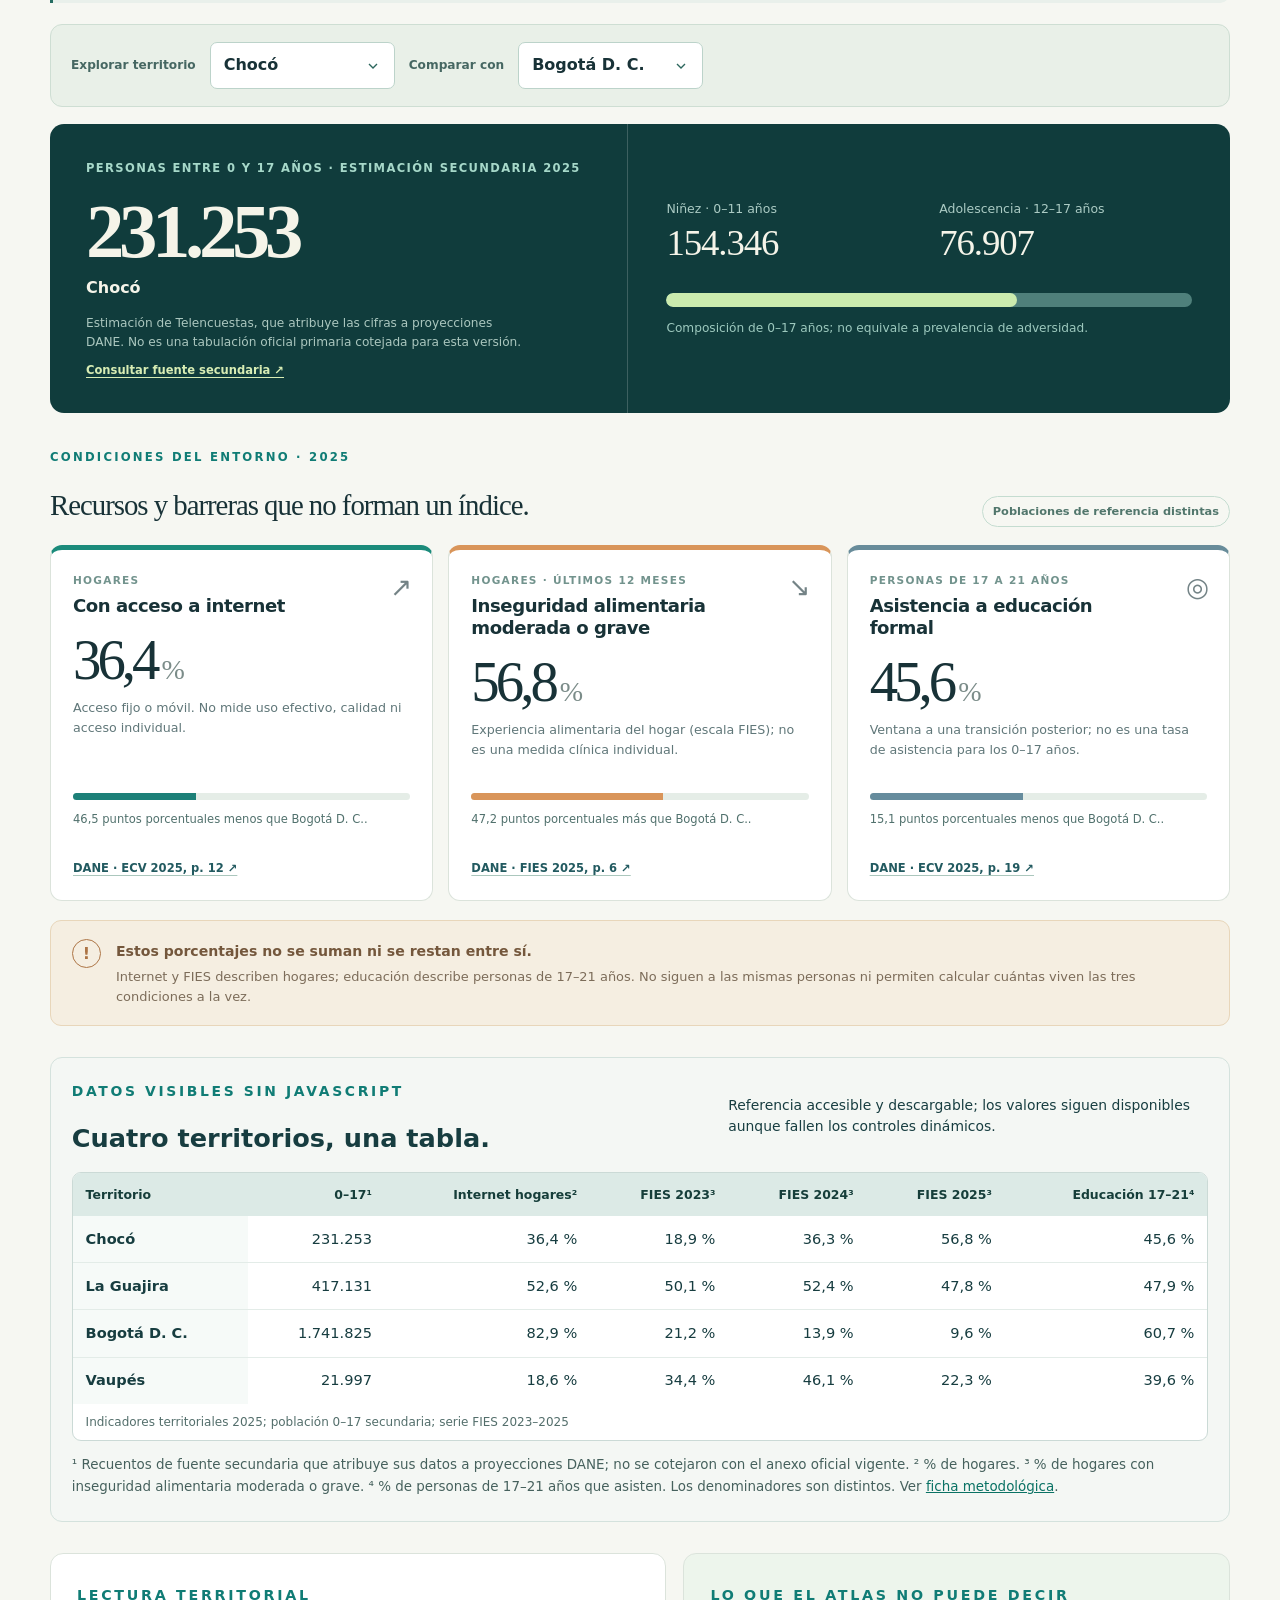
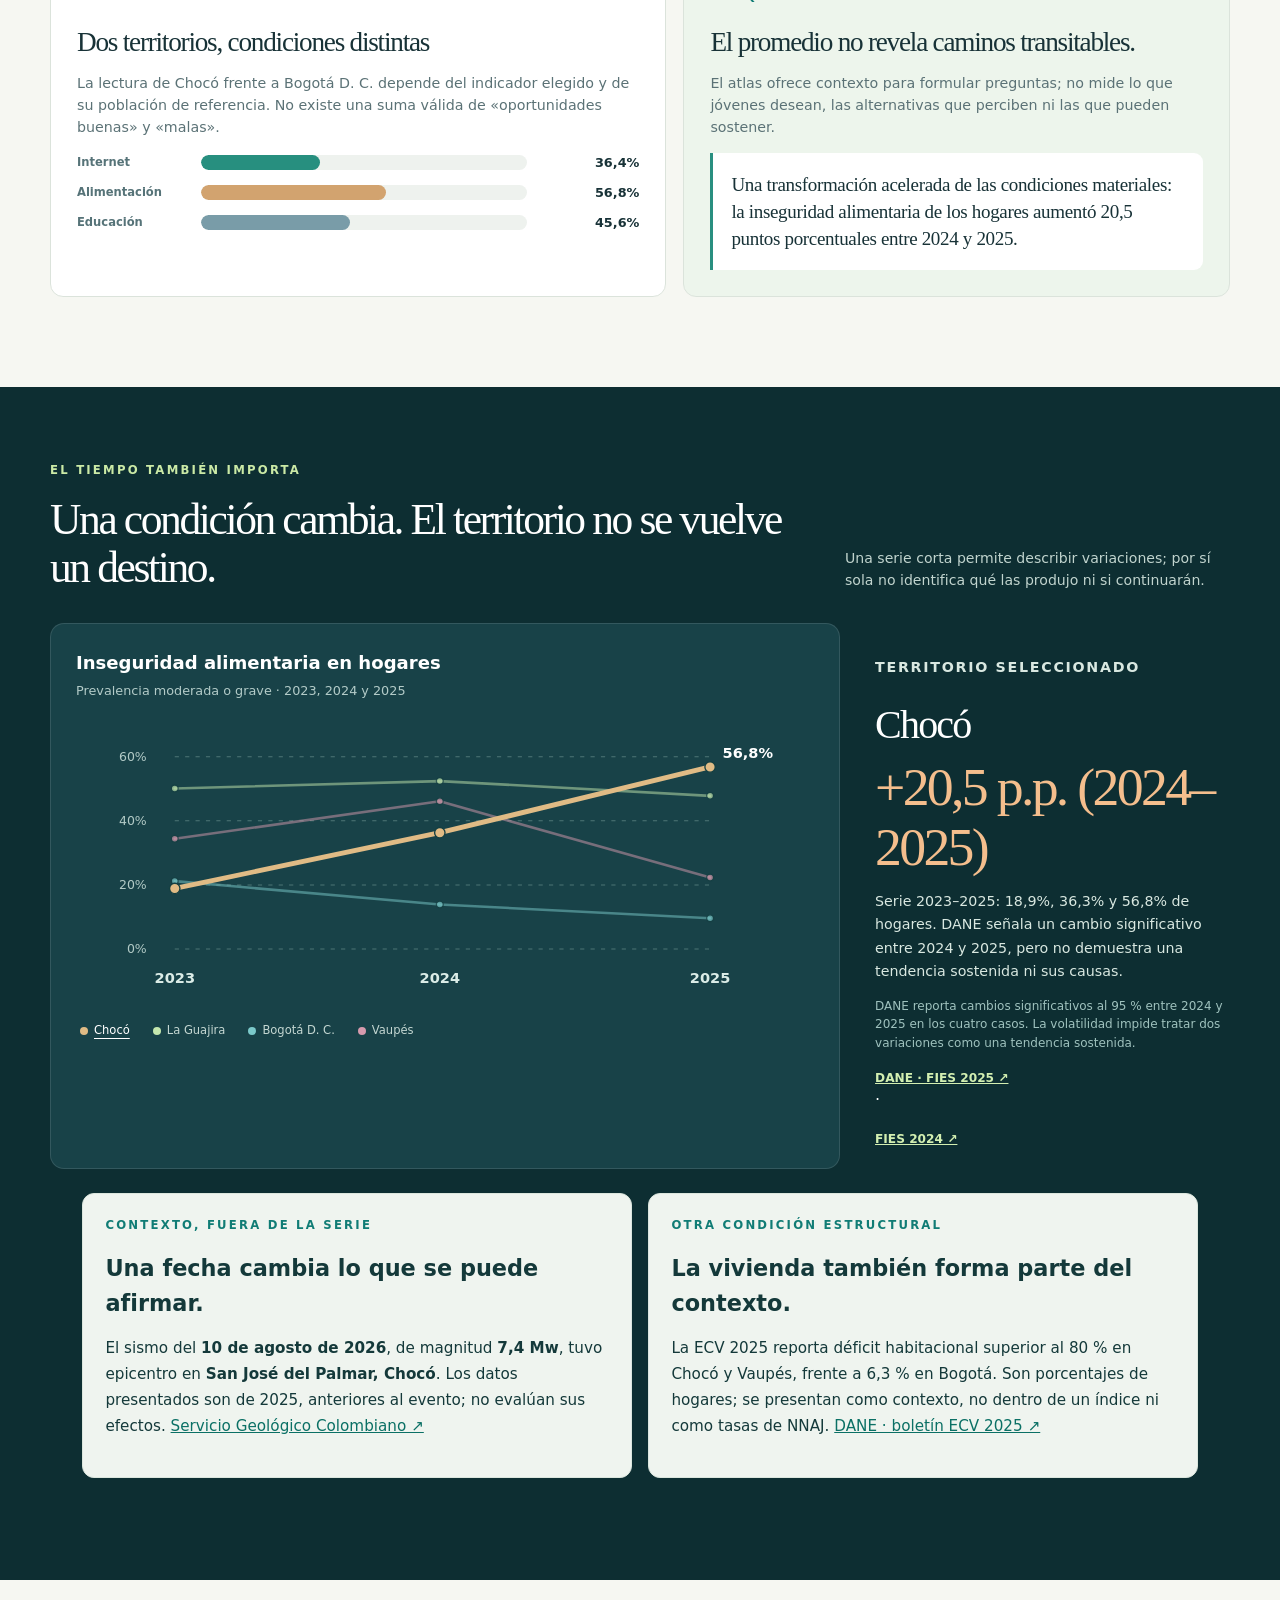
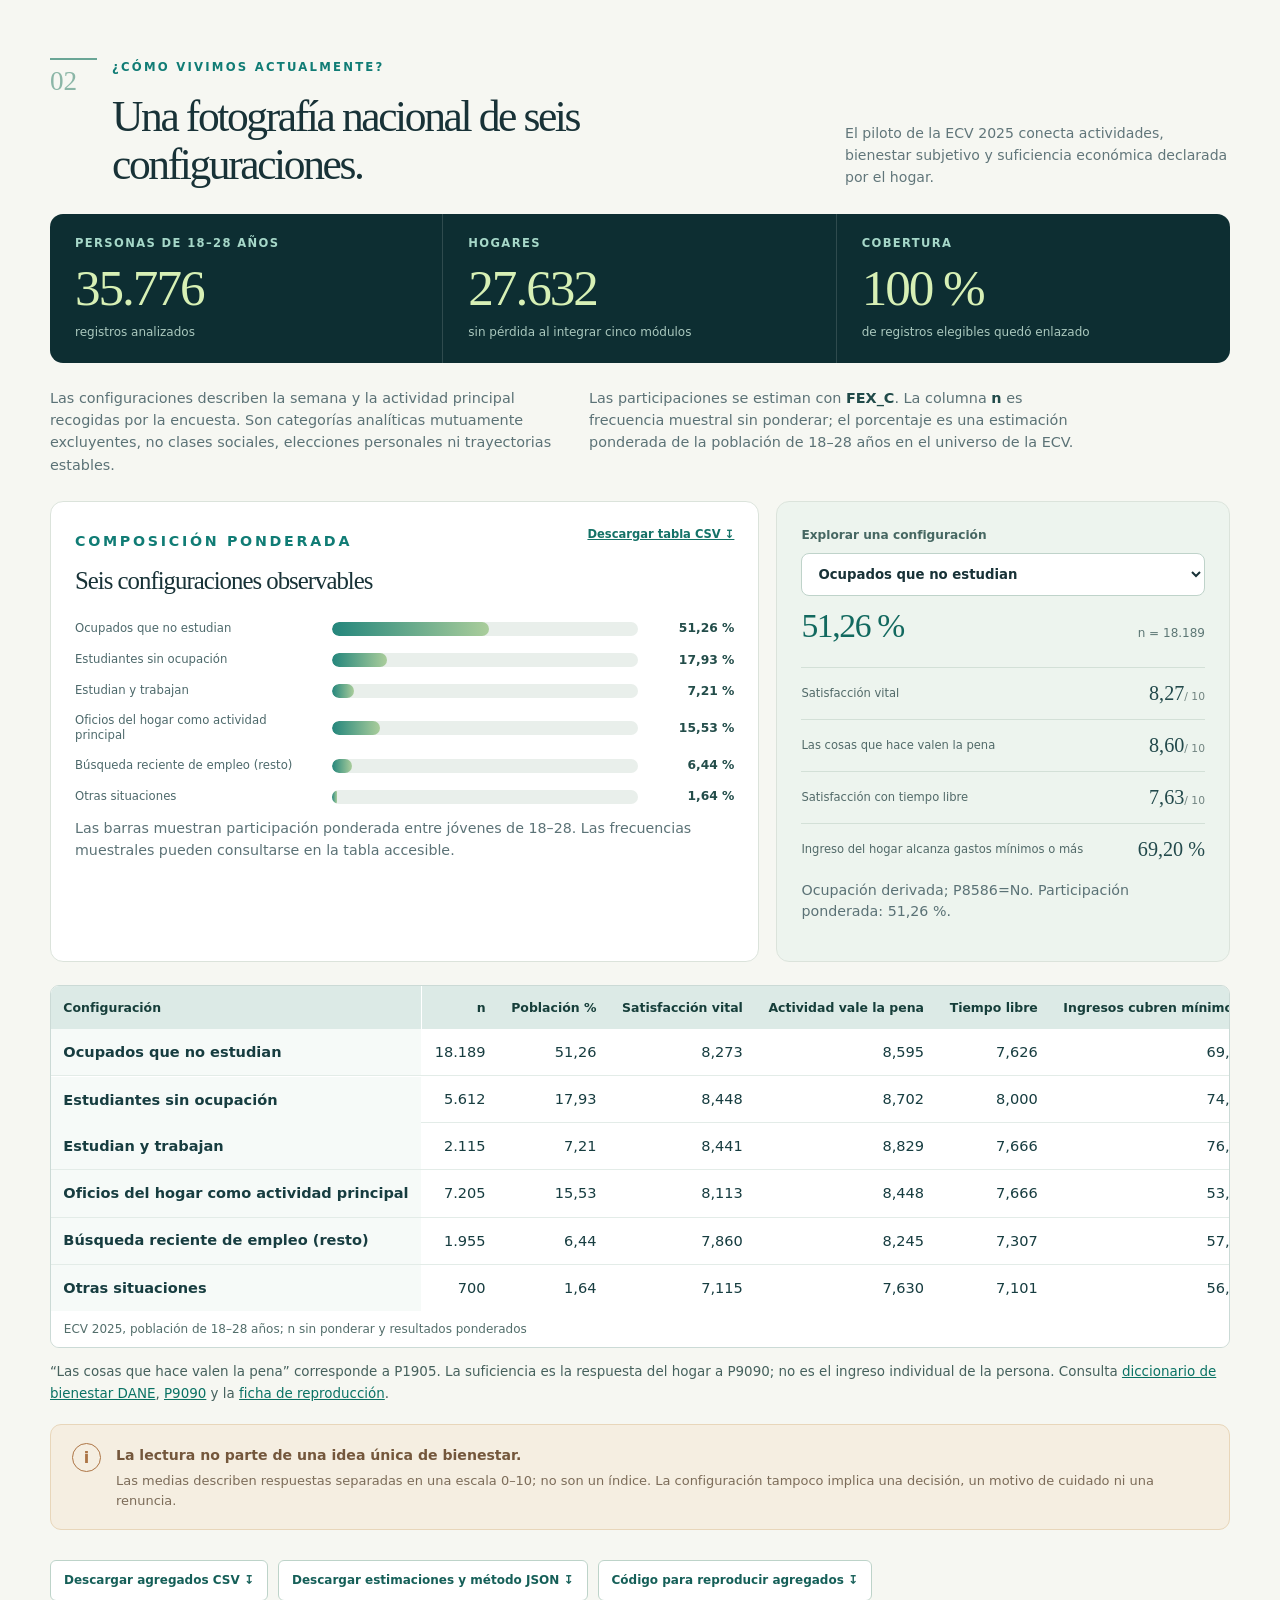
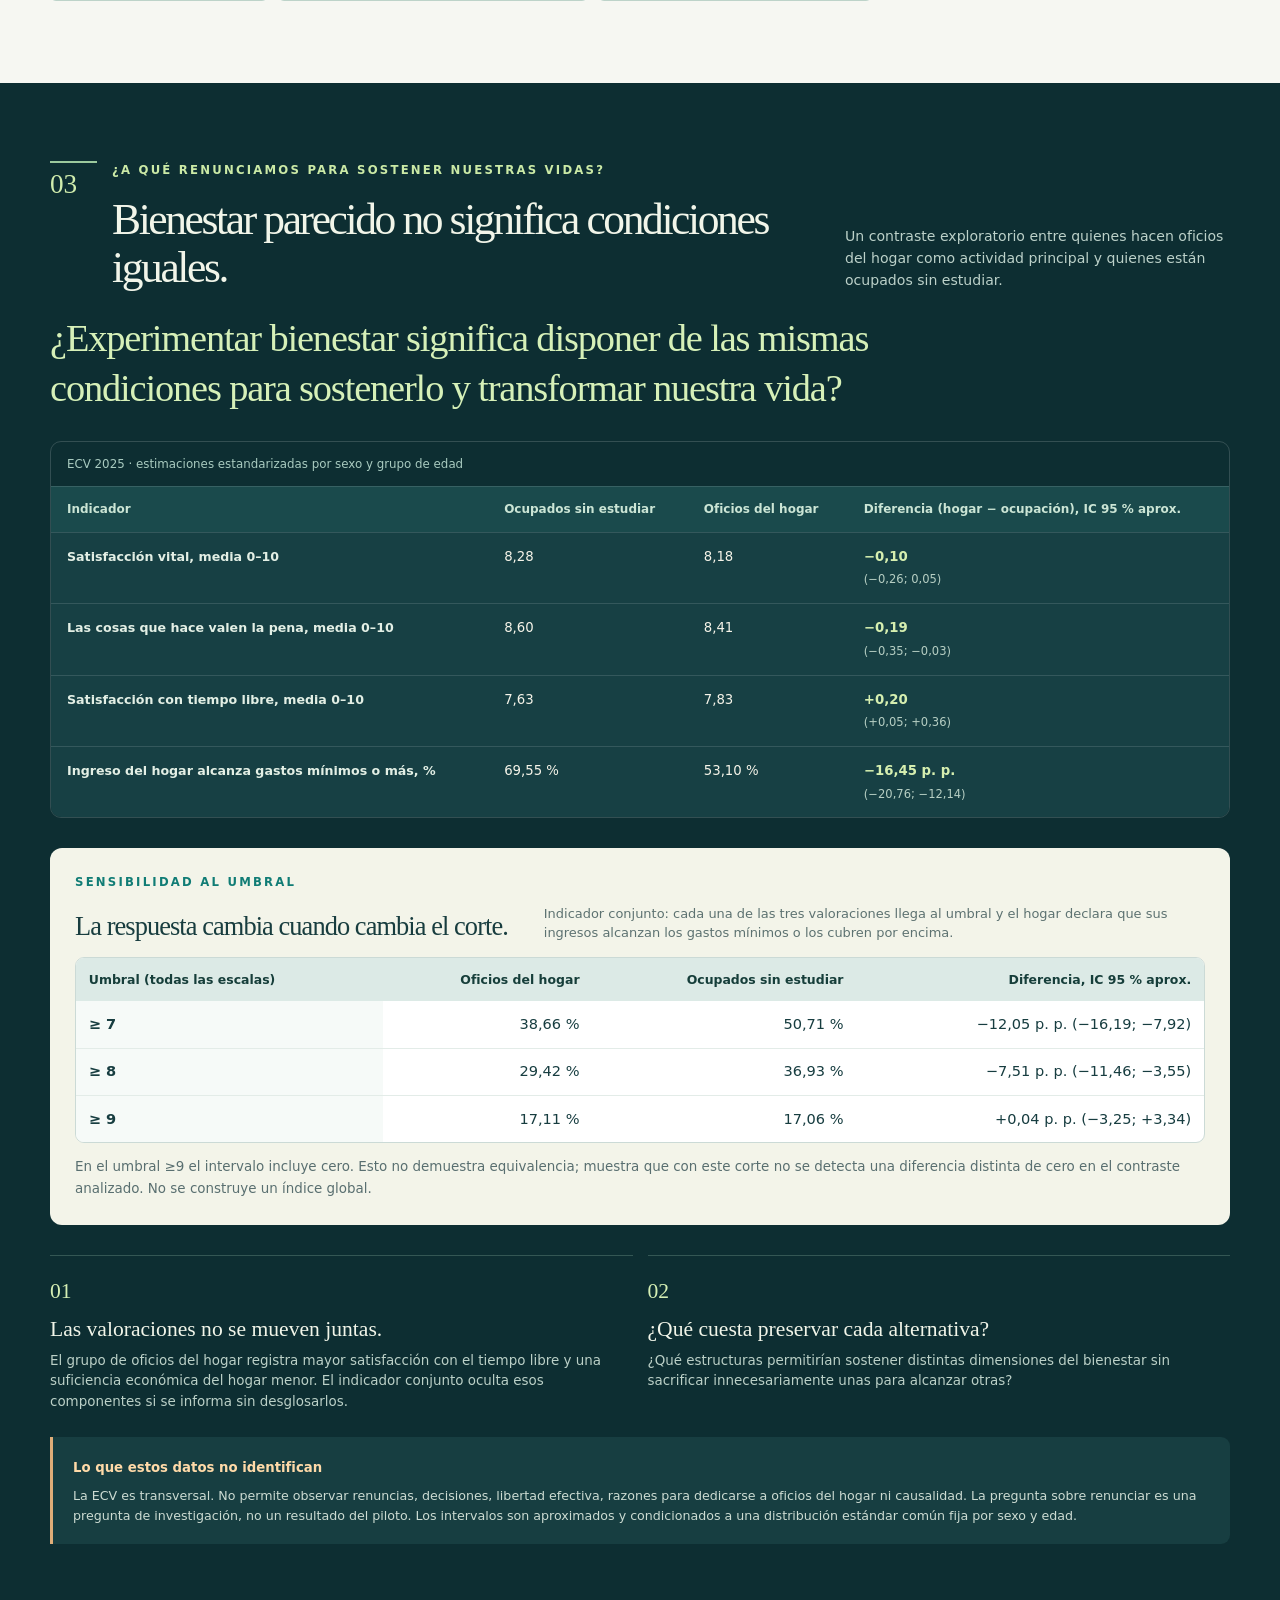
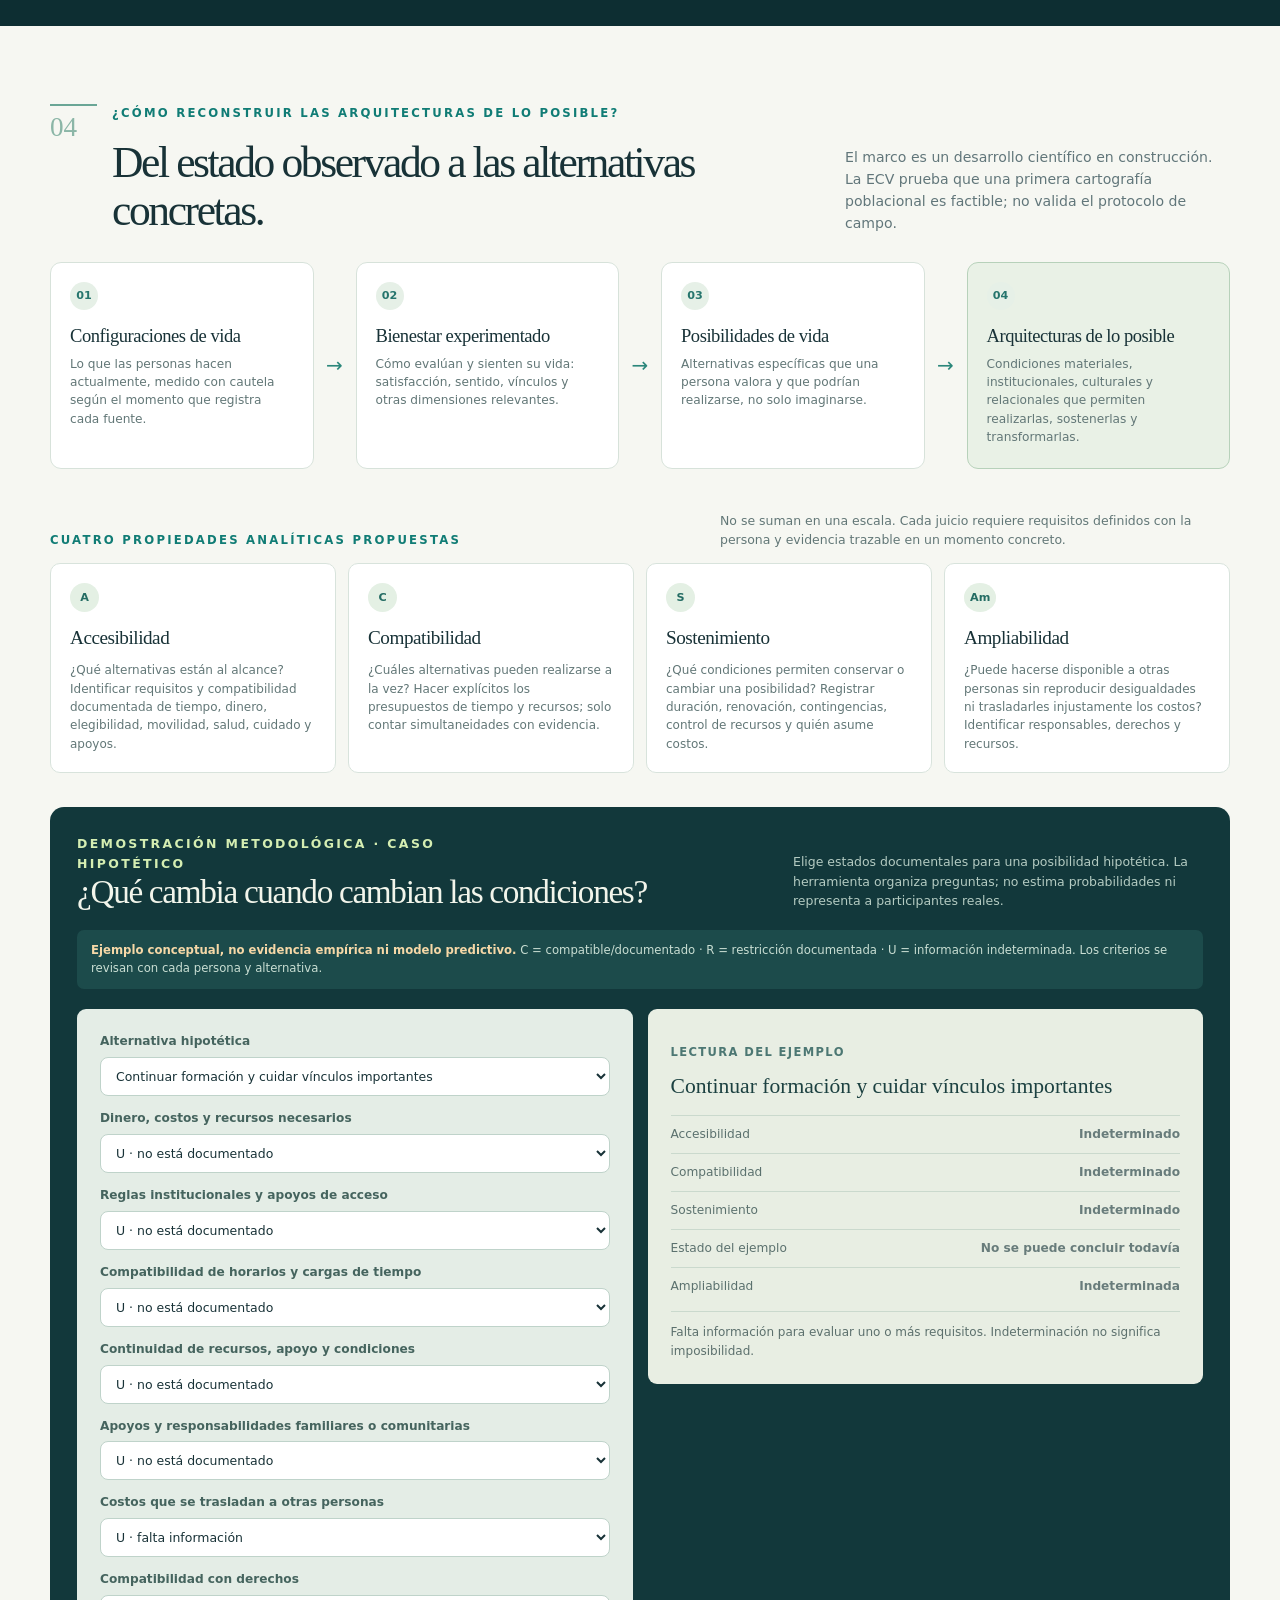
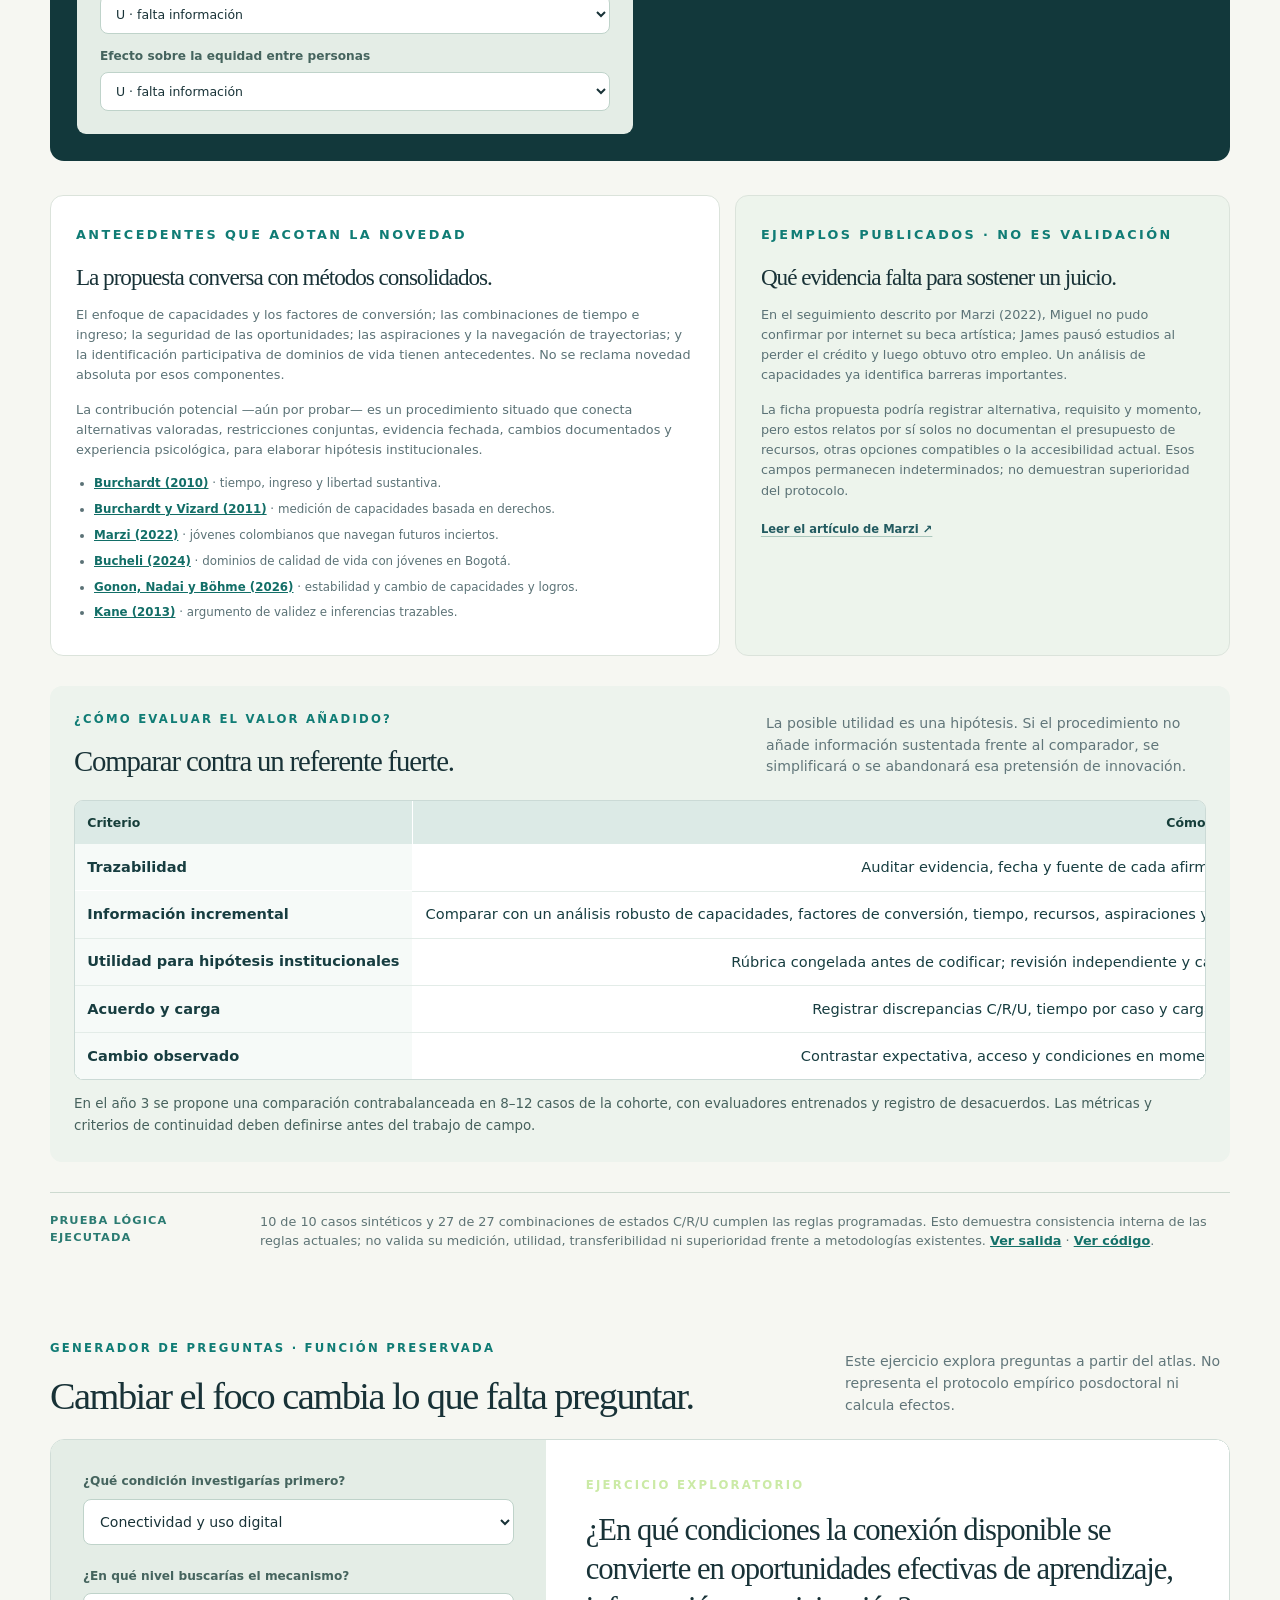
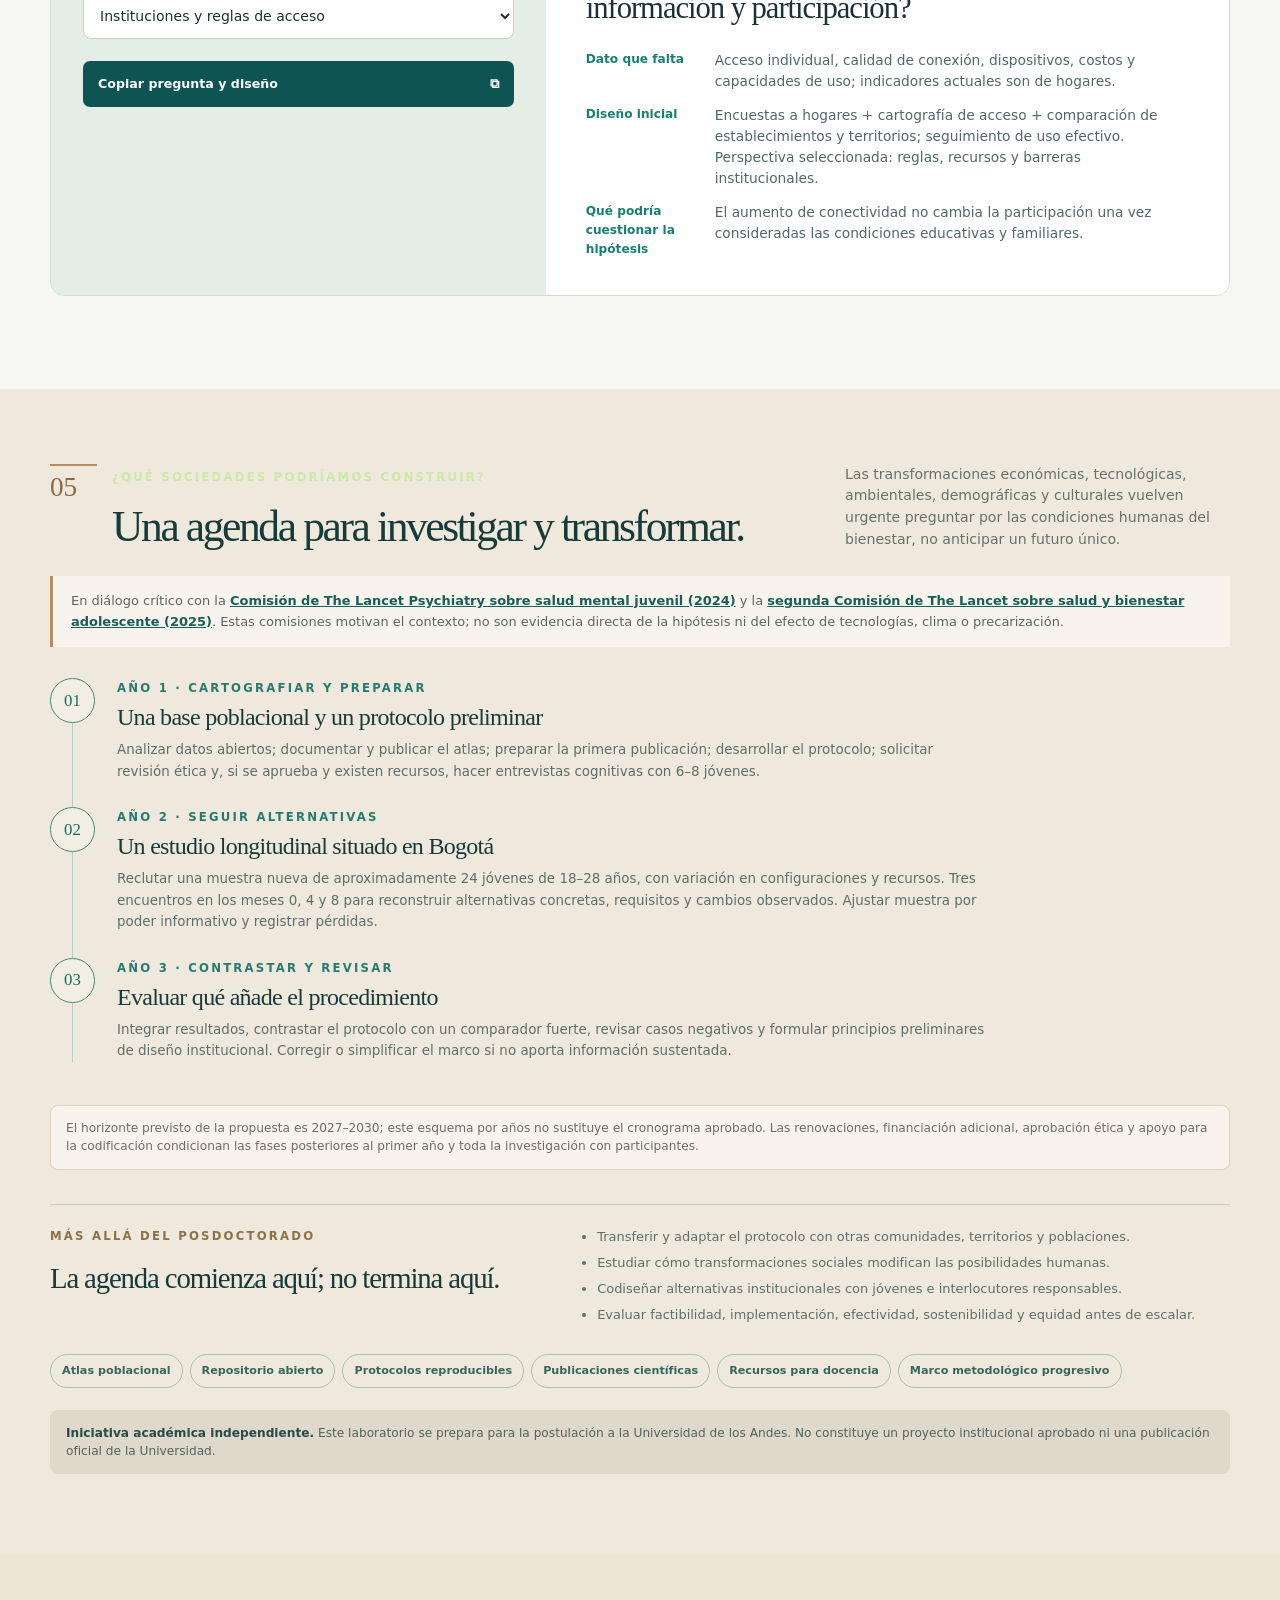
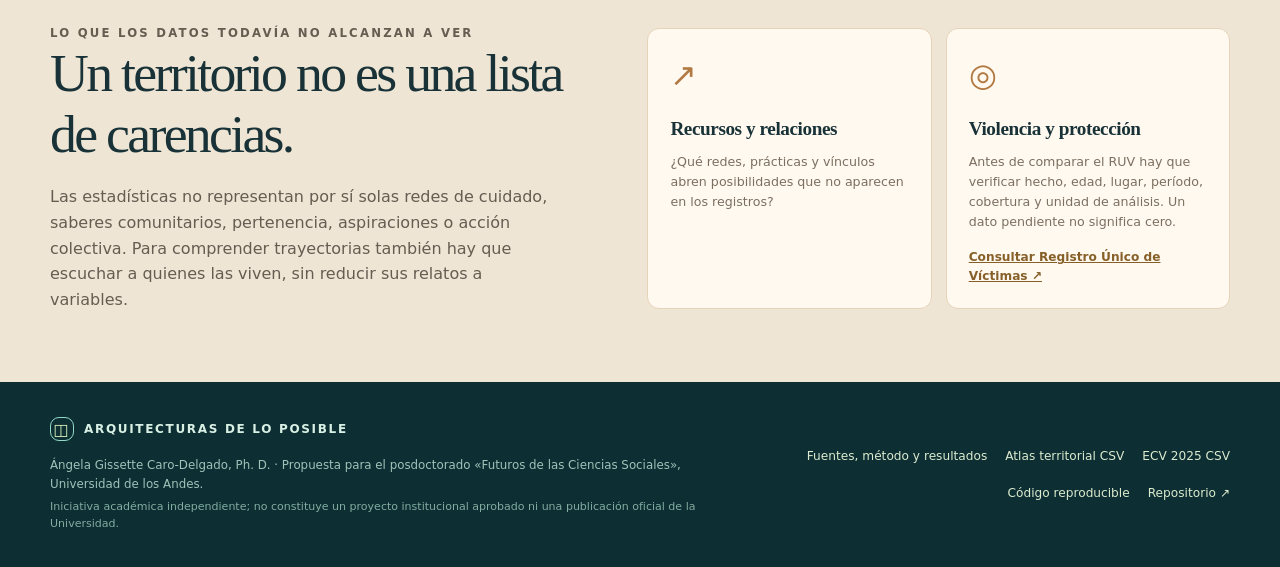
==== commit 67b28a58: "Actualizar laboratorio con piloto ECV 2025" ====
--- a/index.html
+++ b/index.html
@@ -4,125 +4,347 @@
   <meta charset="utf-8">
   <meta name="viewport" content="width=device-width, initial-scale=1">
   <meta name="theme-color" content="#0d2e32">
-  <meta name="description" content="Prototipo académico de Ángela Gissette Caro-Delgado: comparación de condiciones territoriales agregadas y límites de los indicadores para comprender las posibilidades de vida.">
-  <meta property="og:title" content="¿Cuántas puertas se abren donde creces?">
-  <meta property="og:description" content="Un prototipo para comparar condiciones territoriales de acceso y privación, y mostrar qué no dicen sobre las posibilidades de vida. Propuesta académica de Ángela Gissette Caro-Delgado.">
-  <title>¿Cuántas puertas se abren donde creces? · Futuros en prueba</title>
+  <meta name="description" content="Arquitecturas de lo posible: laboratorio académico sobre juventudes y condiciones sociales del bienestar. Datos territoriales, análisis ECV 2025 y metodología en desarrollo.">
+  <meta property="og:title" content="Arquitecturas de lo posible">
+  <meta property="og:description" content="Juventudes y condiciones sociales del bienestar en un mundo en transición.">
+  <title>Arquitecturas de lo posible · Juventudes y bienestar</title>
   <link rel="icon" href="assets/favicon.svg" type="image/svg+xml">
   <link rel="stylesheet" href="styles.css">
   <script src="data/territorios.js" defer></script>
+  <script src="data/demo_logic.js" defer></script>
   <script src="app.js" defer></script>
 </head>
 <body>
-  <a href="#atlas" class="skip-link">Saltar al atlas</a>
+  <a href="#contenido" class="skip-link">Saltar al contenido</a>
   <header class="site-header">
     <div class="shell header-inner">
-      <div class="brand"><span class="brand-mark" aria-hidden="true">◫</span><span>FUTUROS <i>EN PRUEBA</i></span></div>
-      <div class="header-meta">ARQUITECTURAS DE LO POSIBLE <span class="meta-dot">·</span> POSTULACIÓN POSDOCTORAL / 2026</div>
-      <a class="header-link" href="#metodo">Fuentes y método <span aria-hidden="true">↗</span></a>
+      <a class="brand" href="#inicio" aria-label="Arquitecturas de lo posible, inicio"><span class="brand-mark" aria-hidden="true">◫</span><span>ARQUITECTURAS <i>DE LO POSIBLE</i></span></a>
+      <nav class="chapter-nav" aria-label="Secciones del laboratorio">
+        <a href="#atlas">01 <span>Territorios</span></a>
+        <a href="#vidas">02 <span>Vidas actuales</span></a>
+        <a href="#renuncias">03 <span>Tensiones</span></a>
+        <a href="#protocolo">04 <span>Método</span></a>
+        <a href="#agenda">05 <span>Agenda</span></a>
+      </nav>
+      <a class="header-link" href="metodologia.html">Fuentes y método <span aria-hidden="true">↗</span></a>
     </div>
   </header>
-  <main>
-    <section class="hero">
+
+  <main id="contenido">
+    <section class="hero" id="inicio">
       <div class="shell hero-grid">
         <div class="hero-copy">
-          <p class="eyebrow"><span class="eyebrow-square"></span> Una pregunta para las ciencias sociales</p>
-          <h1>¿Cuántas puertas<br><em>se abren</em><br>donde creces<span class="mark">?</span></h1>
-          <p class="hero-sub">El territorio condiciona los recursos y las barreras disponibles. Los indicadores permiten comparar algunas condiciones, pero no muestran por sí solos qué caminos se vuelven transitables para cada persona.</p>
-          <a class="primary-action" href="#atlas">Explorar cuatro territorios <span aria-hidden="true">↘</span></a>
-          <p class="hero-small">Un prototipo para explorar desigualdades territoriales y los límites de los indicadores agregados. No mide bienestar ni predice trayectorias individuales.</p>
-          <div class="author-credit" aria-label="Autoría y contexto de la propuesta">
-            <p class="author-kicker">PROPUESTA DE INVESTIGACIÓN DE</p>
-            <p class="author-name">Ángela Gissette Caro-Delgado <span>Ph.D.</span></p>
-            <p class="author-context">Prototipo desarrollado para la postulación al programa posdoctoral <em>Futuros de las Ciencias Sociales</em> · Universidad de los Andes · 2026.</p>
+          <p class="eyebrow"><span class="eyebrow-square"></span> Juventudes y condiciones sociales del bienestar en un mundo en transición</p>
+          <h1>Arquitecturas<br><em>de lo posible</em><span class="mark">.</span></h1>
+          <p class="hero-question">¿Qué arquitecturas sociales permiten a las juventudes construir, sostener y transformar vidas que consideran valiosas, y bajo qué condiciones podrían ampliarse equitativamente?</p>
+          <p class="hero-sub">Un laboratorio para conectar condiciones territoriales, configuraciones observables de vida y experiencias de bienestar, y para preguntar qué hace practicables distintas alternativas.</p>
+          <a class="primary-action" href="#atlas">Recorrer el laboratorio <span aria-hidden="true">↘</span></a>
+          <p class="hero-small">Datos públicos y resultados agregados. No es un modelo predictivo, una escala validada ni un proyecto institucional aprobado.</p>
+          <div class="author-credit">
+            <p class="author-kicker">INVESTIGACIÓN DE</p>
+            <p class="author-name">Ángela Gissette Caro-Delgado <span>Ph. D.</span></p>
+            <p class="author-context">Propuesta para el posdoctorado «Futuros de las Ciencias Sociales» · Universidad de los Andes · 2026.</p>
           </div>
         </div>
         <div class="hero-art" aria-hidden="true">
           <div class="arch arch-a"><span class="arch-number">01</span></div>
           <div class="arch arch-b"><span class="arch-number">02</span></div>
           <div class="arch arch-c"><span class="arch-number">03</span></div>
-          <div class="art-note">MISMO PAÍS<br>DISTINTOS PUNTOS DE PARTIDA</div>
-        </div>
-      </div>
-    </section>
-    <section class="introduction shell">
-      <div class="intro-kicker">UNA IDEA SENCILLA. UNA PREGUNTA COMPLEJA.</div>
-      <p>En Colombia, las condiciones de acceso y privación varían entre territorios. Este atlas compara indicadores agregados de hogares y educación junto con una estimación demográfica secundaria. <strong>Describe algunos puntos de partida; no revela qué futuros desean las personas, qué opciones perciben como posibles ni cuáles pueden sostener en su trayectoria.</strong></p>
-    </section>
+          <div class="art-note">VIVIR · SOSTENER<br>TRANSFORMAR</div>
+        </div>
+      </div>
+    </section>
+
+    <section class="introduction shell" aria-label="Tesis de la propuesta">
+      <div class="intro-kicker">TESIS DE TRABAJO</div>
+      <p>Cuando las ciencias sociales confunden las instituciones que históricamente han sostenido el bienestar con el bienestar mismo, corren el riesgo de defender la continuidad de esas instituciones antes que las condiciones humanas que justificaron su existencia.</p>
+    </section>
+    <div class="transition-note shell"><span aria-hidden="true">↳</span><p>La pregunta no presupone que el empleo vaya a desaparecer ni pone en duda el valor de estudiar o trabajar. Indaga qué condiciones permiten realizar, combinar y transformar distintas posibilidades de vida.</p></div>
+
     <section class="atlas shell" id="atlas" aria-labelledby="atlas-title">
-      <div class="section-top">
-        <div><p class="eyebrow light">01 / ATLAS TERRITORIAL</p><h2 id="atlas-title">Elige dónde comienza una trayectoria.</h2></div>
-        <p>Cuatro territorios, tres indicadores de contexto y preguntas que todavía no tienen respuesta.</p>
-      </div>
-
-      <div class="rationale"><strong>¿Por qué estos cuatro territorios?</strong> Bogotá D. C. representa un contexto predominantemente urbano con mejores indicadores de conectividad; Chocó y La Guajira permiten examinar distintas configuraciones de privación y acceso; y Vaupés introduce un contexto amazónico de alta dispersión territorial. La selección es <em>ilustrativa, no probabilística</em>. Los promedios departamentales ocultan diferencias entre municipios, áreas rurales, pueblos y grupos de población; no describen por igual las vidas de sus habitantes.</div>
+      <div class="chapter-heading">
+        <span class="chapter-number">01</span>
+        <div class="section-top">
+          <div><p class="eyebrow light">¿DÓNDE COMIENZAN NUESTRAS POSIBILIDADES?</p><h2 id="atlas-title">¿Cuántas puertas se abren donde creces?</h2></div>
+          <p>El territorio organiza recursos, costos y barreras. Sus promedios no nos dicen qué alternativas tiene una persona concreta.</p>
+        </div>
+      </div>
+      <div class="rationale"><strong>Cuatro puntos de entrada, no una muestra de Colombia.</strong> Bogotá D. C., Chocó, La Guajira y Vaupés ilustran contextos urbanos, costeros, fronterizos y amazónicos. La selección es intencional; los promedios departamentales esconden diferencias dentro de cada lugar y no describen por igual a quienes lo habitan.</div>
       <div class="selection-panel">
-        <label for="territory">Territorio</label>
+        <label for="territory">Explorar territorio</label>
         <select id="territory"><option value="choco">Chocó</option><option value="guajira">La Guajira</option><option value="bogota">Bogotá D. C.</option><option value="vaupes">Vaupés</option></select>
         <label for="compare">Comparar con</label>
         <select id="compare"><option value="bogota">Bogotá D. C.</option><option value="choco">Chocó</option><option value="guajira">La Guajira</option><option value="vaupes">Vaupés</option></select>
       </div>
       <div class="population-band" aria-live="polite">
-        <div class="population-main"><span class="micro-label">PERSONAS ENTRE 0 Y 17 AÑOS · ESTIMACIÓN SECUNDARIA 2025</span><strong id="population-total">231.253</strong><span class="population-location" id="population-place">Chocó</span><small>Estimación de una fuente secundaria (Telencuestas, atribuida a DANE). No mide menores expuestos a un evento ni certifica una versión oficial.</small><a id="population-source" class="population-source" target="_blank" rel="noopener noreferrer" href="https://telencuestas.com/censos-de-poblacion/colombia/2025/choco">Consultar fuente secundaria ↗</a></div>
+        <div class="population-main">
+          <span class="micro-label">PERSONAS ENTRE 0 Y 17 AÑOS · ESTIMACIÓN SECUNDARIA 2025</span>
+          <strong id="population-total">231.253</strong><span class="population-location" id="population-place">Chocó</span>
+          <small>Estimación de Telencuestas, que atribuye las cifras a proyecciones DANE. No es una tabulación oficial primaria cotejada para esta versión.</small>
+          <a id="population-source" class="population-source" target="_blank" rel="noopener noreferrer" href="https://telencuestas.com/censos-de-poblacion/colombia/2025/choco">Consultar fuente secundaria ↗</a>
+        </div>
         <div class="population-breakdown">
           <div class="life-amount"><span>Niñez · 0–11 años</span><strong id="pop-children">154.346</strong></div>
           <div class="life-amount"><span>Adolescencia · 12–17 años</span><strong id="pop-adolescent">76.907</strong></div>
-          <div class="population-meter"><div class="population-meter-fill" id="population-child-share"></div></div>
-          <div class="population-caption">Composición de 0–17 años · no equivale a prevalencia de ninguna adversidad.</div>
-        </div>
-      </div>
-      <div class="indicators-head"><div><p class="eyebrow light">CONDICIONES DEL ENTORNO · 2025</p><h3>Puertas que se abren. Barreras que permanecen.</h3></div><span class="pill">Datos públicos · comparables por indicador</span></div>
+          <div class="population-meter" role="img" aria-label="Proporción entre niñez y adolescencia"><div class="population-meter-fill" id="population-child-share"></div></div>
+          <div class="population-caption">Composición de 0–17 años; no equivale a prevalencia de adversidad.</div>
+        </div>
+      </div>
+      <div class="indicators-head"><div><p class="eyebrow light">CONDICIONES DEL ENTORNO · 2025</p><h3>Recursos y barreras que no forman un índice.</h3></div><span class="pill">Poblaciones de referencia distintas</span></div>
       <div class="indicator-grid">
-        <article class="indicator-card good"><div class="card-icon">↗</div><p class="indicator-type">RECURSO DEL HOGAR</p><h4>Conectividad a internet</h4><div class="indicator-number"><strong id="internet-val">36,4</strong><span>%</span></div><p class="card-description">Hogares con acceso a internet fijo o móvil. No mide el uso efectivo de cada menor de edad.</p><div class="meter"><div id="internet-meter" class="meter-fill"></div></div><p class="comparison" id="internet-compare">46,5 puntos porcentuales menos que Bogotá D. C.</p><a href="https://www.dane.gov.co/files/operaciones/ECV/bol-ECV-2025.pdf#page=12" target="_blank" rel="noopener noreferrer" class="source-link">DANE · ECV 2025, p. 12 <span aria-hidden="true">↗</span></a></article>
-        <article class="indicator-card concern"><div class="card-icon">↘</div><p class="indicator-type">PRIVACIÓN EN EL HOGAR</p><h4>Inseguridad alimentaria</h4><div class="indicator-number"><strong id="food-val">56,8</strong><span>%</span></div><p class="card-description">Hogares con inseguridad alimentaria moderada o grave (escala FIES, últimos 12 meses).</p><div class="meter"><div id="food-meter" class="meter-fill"></div></div><p class="comparison" id="food-compare">47,2 puntos porcentuales más que Bogotá D. C.</p><a href="https://www.dane.gov.co/files/operaciones/FIES/bol-FIES-2025.pdf#page=6" target="_blank" rel="noopener noreferrer" class="source-link">DANE · FIES 2025, p. 6 <span aria-hidden="true">↗</span></a></article>
-        <article class="indicator-card neutral"><div class="card-icon">◎</div><p class="indicator-type">TRANSICIÓN A LA VIDA ADULTA</p><h4>Asistencia educativa · 17–21 años</h4><div class="indicator-number"><strong id="education-val">45,6</strong><span>%</span></div><p class="card-description">Personas de 17–21 años que asisten a educación formal. <strong>No es una medida de asistencia de los 0–17.</strong></p><div class="meter"><div id="education-meter" class="meter-fill"></div></div><p class="comparison" id="education-compare">15,1 puntos porcentuales menos que Bogotá D. C.</p><a href="https://www.dane.gov.co/files/operaciones/ECV/bol-ECV-2025.pdf#page=19" target="_blank" rel="noopener noreferrer" class="source-link">DANE · ECV 2025, p. 19 <span aria-hidden="true">↗</span></a></article>
-      </div>
+        <article class="indicator-card good"><div class="card-icon" aria-hidden="true">↗</div><p class="indicator-type">HOGARES</p><h4>Con acceso a internet</h4><div class="indicator-number"><strong id="internet-val">36,4</strong><span>%</span></div><p class="card-description">Acceso fijo o móvil. No mide uso efectivo, calidad ni acceso individual.</p><div class="meter"><div id="internet-meter" class="meter-fill"></div></div><p class="comparison" id="internet-compare">46,5 puntos porcentuales menos que Bogotá D. C.</p><a href="https://www.dane.gov.co/files/operaciones/ECV/bol-ECV-2025.pdf#page=12" target="_blank" rel="noopener noreferrer" class="source-link">DANE · ECV 2025, p. 12 ↗</a></article>
+        <article class="indicator-card concern"><div class="card-icon" aria-hidden="true">↘</div><p class="indicator-type">HOGARES · ÚLTIMOS 12 MESES</p><h4>Inseguridad alimentaria moderada o grave</h4><div class="indicator-number"><strong id="food-val">56,8</strong><span>%</span></div><p class="card-description">Experiencia alimentaria del hogar (escala FIES); no es una medida clínica individual.</p><div class="meter"><div id="food-meter" class="meter-fill"></div></div><p class="comparison" id="food-compare">47,2 puntos porcentuales más que Bogotá D. C.</p><a href="https://www.dane.gov.co/files/operaciones/FIES/bol-FIES-2025.pdf#page=6" target="_blank" rel="noopener noreferrer" class="source-link">DANE · FIES 2025, p. 6 ↗</a></article>
+        <article class="indicator-card neutral"><div class="card-icon" aria-hidden="true">◎</div><p class="indicator-type">PERSONAS DE 17 A 21 AÑOS</p><h4>Asistencia a educación formal</h4><div class="indicator-number"><strong id="education-val">45,6</strong><span>%</span></div><p class="card-description">Ventana a una transición posterior; no es una tasa de asistencia para los 0–17 años.</p><div class="meter"><div id="education-meter" class="meter-fill"></div></div><p class="comparison" id="education-compare">15,1 puntos porcentuales menos que Bogotá D. C.</p><a href="https://www.dane.gov.co/files/operaciones/ECV/bol-ECV-2025.pdf#page=19" target="_blank" rel="noopener noreferrer" class="source-link">DANE · ECV 2025, p. 19 ↗</a></article>
+      </div>
+      <div class="data-alert"><div class="data-alert-icon" aria-hidden="true">!</div><div><strong>Estos porcentajes no se suman ni se restan entre sí.</strong><p>Internet y FIES describen hogares; educación describe personas de 17–21 años. No siguen a las mismas personas ni permiten calcular cuántas viven las tres condiciones a la vez.</p></div></div>
 
       <section class="static-lookup" aria-labelledby="static-title">
-        <div class="static-heading"><div><p class="eyebrow light">DATOS VISIBLES SIN JAVASCRIPT</p><h3 id="static-title">Los cuatro territorios, en una tabla.</h3></div><p>Referencia accesible y descargable: si fallan los scripts, los números siguen aquí.</p></div>
-        <div class="table-scroller" tabindex="0" role="region" aria-label="Tabla accesible de indicadores por territorio">
-          <table class="fallback-table"><caption>Indicadores territoriales 2025, población 0–17 secundaria y serie FIES 2023–2025</caption><thead><tr><th scope="col">Territorio</th><th scope="col">0–17¹</th><th scope="col">Internet 2025²</th><th scope="col">FIES 2023³</th><th scope="col">FIES 2024³</th><th scope="col">FIES 2025³</th><th scope="col">Educación 17–21⁴</th></tr></thead><tbody>
+        <div class="static-heading"><div><p class="eyebrow light">DATOS VISIBLES SIN JAVASCRIPT</p><h3 id="static-title">Cuatro territorios, una tabla.</h3></div><p>Referencia accesible y descargable; los valores siguen disponibles aunque fallen los controles dinámicos.</p></div>
+        <div class="table-scroller" tabindex="0" role="region" aria-label="Tabla accesible de indicadores territoriales">
+          <table class="fallback-table"><caption>Indicadores territoriales 2025; población 0–17 secundaria; serie FIES 2023–2025</caption><thead><tr><th scope="col">Territorio</th><th scope="col">0–17¹</th><th scope="col">Internet hogares²</th><th scope="col">FIES 2023³</th><th scope="col">FIES 2024³</th><th scope="col">FIES 2025³</th><th scope="col">Educación 17–21⁴</th></tr></thead><tbody>
             <tr><th scope="row">Chocó</th><td>231.253</td><td>36,4 %</td><td>18,9 %</td><td>36,3 %</td><td>56,8 %</td><td>45,6 %</td></tr>
             <tr><th scope="row">La Guajira</th><td>417.131</td><td>52,6 %</td><td>50,1 %</td><td>52,4 %</td><td>47,8 %</td><td>47,9 %</td></tr>
             <tr><th scope="row">Bogotá D. C.</th><td>1.741.825</td><td>82,9 %</td><td>21,2 %</td><td>13,9 %</td><td>9,6 %</td><td>60,7 %</td></tr>
             <tr><th scope="row">Vaupés</th><td>21.997</td><td>18,6 %</td><td>34,4 %</td><td>46,1 %</td><td>22,3 %</td><td>39,6 %</td></tr>
           </tbody></table>
         </div>
-        <p class="table-note">¹ Personas proyectadas: cifras recogidas por Telencuestas y atribuidas a DANE, <strong>no contrastadas directamente con el anexo oficial vigente</strong>. ² % de hogares con internet. ³ % de hogares con inseguridad alimentaria moderada o grave. ⁴ % de personas de 17–21 años que asisten a educación formal. Los denominadores son distintos. Fuentes y limitaciones en <a href="metodologia.html">Metodología</a>.</p>
-        <noscript><p class="js-note">Tu navegador tiene JavaScript desactivado. La tabla anterior es la alternativa completa; los controles dinámicos no se actualizarán.</p></noscript>
+        <p class="table-note">¹ Recuentos de fuente secundaria que atribuye sus datos a proyecciones DANE; no se cotejaron con el anexo oficial vigente. ² % de hogares. ³ % de hogares con inseguridad alimentaria moderada o grave. ⁴ % de personas de 17–21 años que asisten. Los denominadores son distintos. Ver <a href="metodologia.html">ficha metodológica</a>.</p>
       </section>
-      <div class="data-alert"><div class="data-alert-icon">!</div><div><strong>Estos porcentajes no se pueden sumar ni restar entre sí.</strong><p>Internet y alimentación describen hogares. La asistencia educativa describe personas de 17 a 21 años. Son poblaciones y conceptos distintos; no permiten afirmar cuántos menores experimentaron las tres condiciones simultáneamente.</p></div></div>
-      <div class="interpretive-layer" id="lectura" aria-labelledby="reading-title">
-        <div class="section-top"><div><p class="eyebrow light">02 / SEGUNDA CAPA · INTERPRETACIÓN</p><h2 id="reading-title">Las condiciones territoriales no son las posibilidades de vida.</h2></div><p>Conservamos los indicadores como punto de partida descriptivo. La pregunta de investigación comienza donde termina su alcance.</p></div>
-        <div class="pair-grid">
-          <article class="panel"><p class="eyebrow light">LO QUE EL ATLAS MUESTRA</p><h3>Condiciones agregadas</h3><p>La población estimada de 0–17 años, la conectividad y la inseguridad alimentaria de los hogares, y la asistencia educativa de personas de 17–21 años. Son fuentes y denominadores distintos; no siguen a las mismas personas.</p></article>
-          <article class="panel future-panel"><p class="eyebrow light">LO QUE LA INVESTIGACIÓN DEBE RECONSTRUIR</p><h3>Qué caminos son transitables</h3><p>Los futuros que jóvenes desean, las posibilidades que perciben y las opciones que pueden documentarse: acceso, costos, apoyos, seguridad material y tiempo. También cómo se sostienen autonomía, competencia, vínculos, sentido y contribución.</p></article>
-        </div>
-        <div class="data-alert"><div class="data-alert-icon">?</div><div><strong>El estudio posdoctoral propuesto se centra en transiciones entre educación y trabajo de jóvenes de 18–28 años en Bogotá.</strong><p>El tablero no es su muestra ni mide la experiencia de sus participantes. La investigación contrastaría logros educativos y laborales con opciones disponibles y experiencias de bienestar, sin asumir que graduarse o conseguir empleo equivale por sí solo a ampliar las posibilidades de vida. Estas dimensiones son exploratorias, no un índice.</p></div></div>
-      </div>
+
       <div class="pair-grid">
-        <article class="panel comparison-panel"><p class="eyebrow light">LECTURA TERRITORIAL</p><h3>Dos territorios, distintas condiciones</h3><p id="comparison-reading">La lectura de Chocó frente a Bogotá D. C. depende del indicador elegido y de su población de referencia. No existe una suma válida de «oportunidades buenas» y «malas».</p><div class="side-compare" id="side-compare"><p>Internet: 36,4 % · Alimentación: 56,8 % · Educación 17–21: 45,6 % (Chocó, 2025).</p></div></article>
-        <article class="panel future-panel"><p class="eyebrow light">LA PREGUNTA QUE ABREN LOS DATOS</p><h3>Lo que todavía necesitamos explicar</h3><p id="territory-insight">En Chocó, la inseguridad alimentaria de los hogares aumentó 20,5 puntos porcentuales entre 2024 y 2025.</p><div class="future-note">¿Qué combinaciones de relaciones, recursos, decisiones e instituciones transforman estas condiciones en trayectorias diferentes?</div></article>
-      </div>
-    </section>
-    <section class="time-section" id="cambios">
+        <article class="panel comparison-panel"><p class="eyebrow light">LECTURA TERRITORIAL</p><h3>Dos territorios, condiciones distintas</h3><p id="comparison-reading">La lectura de Chocó frente a Bogotá D. C. depende del indicador y su población de referencia.</p><div class="side-compare" id="side-compare" aria-label="Indicadores del territorio seleccionado"><p>Internet: 36,4 % · FIES: 56,8 % · Educación 17–21: 45,6 %.</p></div></article>
+        <article class="panel future-panel"><p class="eyebrow light">LO QUE EL ATLAS NO PUEDE DECIR</p><h3>El promedio no revela caminos transitables.</h3><p>El atlas ofrece contexto para formular preguntas; no mide lo que jóvenes desean, las alternativas que perciben ni las que pueden sostener.</p><div class="future-note" id="territory-insight">En Chocó, la inseguridad alimentaria de los hogares aumentó 20,5 puntos porcentuales entre 2024 y 2025.</div></article>
+      </div>
+    </section>
+
+    <section class="time-section" id="cambios" aria-labelledby="trend-title">
       <div class="shell">
-        <div class="section-top"><div><p class="eyebrow">03 / EL TIEMPO IMPORTA</p><h2>Los territorios también cambian.</h2></div><p>Un indicador puede mejorar mientras otro sigue mostrando restricciones. No confundamos una fotografía con un destino.</p></div>
-        <div class="time-grid"><div class="time-graph panel-dark"><h3>Inseguridad alimentaria en hogares</h3><p>Prevalencia moderada o grave · 2023, 2024 y 2025</p><div id="trend-chart" role="img" aria-label="Gráfico de inseguridad alimentaria 2023 a 2025 para cuatro territorios"><p>Tabla de respaldo: Chocó 18,9 → 36,3 → 56,8 %; La Guajira 50,1 → 52,4 → 47,8 %; Bogotá 21,2 → 13,9 → 9,6 %; Vaupés 34,4 → 46,1 → 22,3 %.</p></div><div class="trend-legend" id="trend-legend"></div></div><div class="time-reading"><p class="micro-label">TERRITORIO SELECCIONADO</p><h3 id="trend-name">Chocó</h3><strong id="trend-delta">+20,5 p.p.</strong><p id="trend-statement">Chocó: 18,9 % (2023), 36,3 % (2024) y 56,8 % (2025). El cambio 2024–2025 fue significativo (DANE, 95 %); las tres estimaciones no permiten atribuir causas.</p><small>DANE marca como significativas al 95 % las variaciones de 2024 a 2025 en los cuatro territorios. La volatilidad —especialmente en Vaupés— impide interpretar dos puntos como una tendencia sostenida; no podemos inferir causas.</small><a class="light-source" target="_blank" rel="noopener noreferrer" href="https://www.dane.gov.co/files/operaciones/FIES/bol-FIES-2025.pdf#page=6">Ver DANE 2024–2025 ↗</a> · <a class="light-source" target="_blank" rel="noopener noreferrer" href="https://www.dane.gov.co/files/operaciones/FIES/bol-FIES-2024.pdf#page=7">DANE 2023–2024 ↗</a></div></div>
-      </div>
-    </section>
-
-        <div class="context-strip"><div><p class="eyebrow light">CONTEXTO POSTERIOR A LOS INDICADORES</p><h3>Una fecha también cambia lo que podemos afirmar.</h3><p>El <strong>10 de agosto de 2026</strong> ocurrió un sismo de magnitud <strong>7,4 Mw</strong> con epicentro en <strong>San José del Palmar, Chocó</strong>. Los indicadores de 2025 que ves aquí <strong>son anteriores al evento</strong>; no representan ni evalúan sus efectos. <a href="https://www2.sgc.gov.co/Noticias/Paginas/SGC-actualiza-la-informacion-sobre-el-sismo-ocurrido-en-San-Jose-del-Palmar-Choco.aspx" target="_blank" rel="noopener noreferrer">Servicio Geológico Colombiano ↗</a></p></div><div><p class="eyebrow light">OTRA DIMENSIÓN POR INCORPORAR</p><h3>La vivienda también condiciona oportunidades.</h3><p>La ECV 2025 reporta <strong>déficit habitacional superior al 80 %</strong> en Chocó y Vaupés, frente a <strong>6,3 % en Bogotá</strong>. Son porcentajes de hogares, no de NNAJ; los incorporamos como contexto, no como un índice compuesto. <a href="https://www.dane.gov.co/files/operaciones/ECV/bol-ECV-2025.pdf" target="_blank" rel="noopener noreferrer">Boletín ECV 2025 ↗</a></p></div></div>
-    <section class="shell questions" id="preguntas"><div class="section-top"><div><p class="eyebrow light">04 / PREGUNTAS PARA INVESTIGAR</p><h2>¿Y si cambiamos las reglas?</h2></div><p>El generador propone preguntas exploratorias sobre lo que estos datos no responden. No es el protocolo empírico de la propuesta ni estima efectos.</p></div>
-      <div class="question-workbench"><div class="workbench-inputs"><label for="barrier">¿Qué condición investigarías primero?</label><select id="barrier"><option value="internet">Conectividad y uso digital</option><option value="food">Seguridad alimentaria y continuidad educativa</option><option value="education">Transiciones entre educación y futuro laboral</option><option value="violence">Violencia, desplazamiento y protección territorial</option></select><label for="mechanism">¿En qué nivel buscarías el mecanismo?</label><select id="mechanism"><option value="institution">Instituciones y reglas de acceso</option><option value="networks">Relaciones y redes de cuidado</option><option value="trajectory">Trayectorias de vida y tiempo</option></select><button type="button" id="copy-question" class="copy-btn">Copiar pregunta y diseño <span aria-hidden="true">⧉</span></button><span class="copy-status" id="copy-status" role="status" aria-live="polite"></span></div><div class="workbench-result"><p class="eyebrow">EJERCICIO EXPLORATORIO</p><h3 id="research-question">¿En qué condiciones la conexión disponible se convierte en oportunidades efectivas de aprendizaje, información y participación?</h3><dl><dt>Dato que falta</dt><dd id="missing-data">Acceso individual, calidad, dispositivos, costos y capacidades de uso: los datos actuales son de hogares.</dd><dt>Diseño inicial</dt><dd id="study-design">Encuestas a hogares, cartografía de acceso y comparación de establecimientos y territorios.</dd><dt>Qué podría cuestionar la hipótesis</dt><dd id="falsification">Que la conectividad no se asocie con la participación al considerar condiciones educativas y familiares.</dd></dl></div></div>
-    </section>
-    <section class="missing-section"><div class="shell missing-grid"><div><p class="eyebrow">04 / LO QUE LOS DATOS NO ALCANZAN A VER</p><h2>Un territorio no es una lista de carencias.</h2><p>Las estadísticas públicas no representan por sí solas las redes de cuidado, los saberes comunitarios, la pertenencia, las aspiraciones ni la capacidad de acción colectiva. Para comprender las trayectorias de vida necesitamos también escuchar a quienes habitan esos lugares.</p></div><div class="missing-cards"><div><span class="missing-symbol">↗</span><strong>Recursos comunitarios</strong><small>¿Qué prácticas y redes amplían posibilidades, aunque no aparezcan en bases administrativas?</small></div><div><span class="missing-symbol">◎</span><strong>Violencia y protección</strong><small>La evidencia del RUV requiere tabular hechos, años, lugar y ciclo vital antes de comparar territorios. Un dato pendiente no equivale a cero.</small><a href="https://datospaz.unidadvictimas.gov.co/registro-unico-de-victimas/" target="_blank" rel="noopener noreferrer">Consultar RUV ↗</a></div></div></div></section>
-    <section class="shell methods" id="metodo"><div class="section-top"><div><p class="eyebrow light">05 / TRANSPARENCIA METODOLÓGICA</p><h2>Qué muestra. Qué no demuestra.</h2></div><p>Un prototipo académico debe ser útil incluso cuando reconoce sus incertidumbres.</p></div>
-      <div class="method-grid"><div class="method-item"><span class="method-index">01</span><strong>Población</strong><p>Recuentos 2025 de niñas, niños y adolescentes 0–17 años. Estimaciones de una compilación secundaria de Telencuestas, que las atribuye a proyecciones DANE. No equivalen a una tabulación primaria certificada; consultar la procedencia y las revisiones demográficas en la metodología.</p></div><div class="method-item"><span class="method-index">02</span><strong>Hogares ≠ personas</strong><p>Conectividad e inseguridad alimentaria corresponden a hogares, no a niños identificados. No puede estimarse exposición individual ni coincidencia entre indicadores a partir de porcentajes agregados.</p></div><div class="method-item"><span class="method-index">03</span><strong>Educación ≠ toda infancia</strong><p>La asistencia presentada es de 17–21 años y funciona como ventana a una transición posterior. No se atribuye a la población de 0–17 años.</p></div><div class="method-item"><span class="method-index">04</span><strong>Comparación ≠ causalidad</strong><p>Los departamentos no equivalen a observaciones individuales y no forman una muestra aleatoria. Diferencias descriptivas no identifican mecanismos ni permiten pronosticar destinos personales.</p></div></div>
-      <details class="sources-accordion"><summary>Fuentes originales, páginas y decisiones de análisis <span aria-hidden="true">＋</span></summary><div><ul><li><a href="https://www.dane.gov.co/files/operaciones/ECV/bol-ECV-2025.pdf#page=12" target="_blank" rel="noopener noreferrer">DANE, ECV 2025, p. 12</a>: conectividad de los hogares por departamento (Gráfico 12).</li><li><a href="https://www.dane.gov.co/files/operaciones/ECV/bol-ECV-2025.pdf#page=19" target="_blank" rel="noopener noreferrer">DANE, ECV 2025, p. 19</a>: asistencia educativa a los 17–21 años por departamento (Gráfico 18).</li><li><a href="https://www.dane.gov.co/files/operaciones/FIES/bol-FIES-2024.pdf#page=7" target="_blank" rel="noopener noreferrer">DANE, FIES 2024, p. 7</a>: inseguridad alimentaria de 2023 y 2024 y significancia de ese intervalo.</li><li><a href="https://www.dane.gov.co/files/operaciones/FIES/bol-FIES-2025.pdf#page=6" target="_blank" rel="noopener noreferrer">DANE, FIES 2025, p. 6</a>: inseguridad alimentaria moderada o grave 2024–2025 y significancia (Gráfico 4).</li><li><a href="https://www.dane.gov.co/index.php/estadisticas-por-tema/demografia-y-poblacion/proyecciones-de-poblacion" target="_blank" rel="noopener noreferrer">DANE, proyecciones de población</a> y <a href="https://portalsuin.icbf.gov.co/sites/suin/Pages/poblacion_ni%C3%B1os_ni%C3%B1as_Colombia.aspx" target="_blank" rel="noopener noreferrer">ICBF, tablero de niñez</a> para la fuente primaria de estimaciones demográficas; cifras agregadas exhibidas a partir de tablas secundarias citadas en la ficha de cada territorio.</li><li><a href="https://datospaz.unidadvictimas.gov.co/registro-unico-de-victimas/" target="_blank" rel="noopener noreferrer">RUV, Unidad para las Víctimas</a>: fuente futura de una capa de exposición registrada a violencia, no integrada como porcentaje en esta versión.</li></ul><p>Los cuatro casos se escogieron para ilustrar contrastes, no representan el país; sus promedios esconden heterogeneidad municipal, rural e intraterritorial. Las tasas de encuesta pueden tener márgenes de error; esta demostración utiliza valores publicados y no reconstruye errores estándar. Se presentan valores redondeados a un decimal. Ver el <a href="metodologia.html">documento metodológico</a> y <a href="data/indicadores_2025.csv">datos agregados reutilizados</a>.</p></div></details>
-      <div class="closing-note"><span>ARQUITECTURAS DE LO POSIBLE</span><p>La pregunta no es solo dónde se concentran las adversidades. Es <strong>qué instituciones, relaciones y decisiones pueden ampliar las posibilidades de una vida</strong>.</p></div>
+        <div class="section-top"><div><p class="eyebrow">EL TIEMPO TAMBIÉN IMPORTA</p><h2 id="trend-title">Una condición cambia. El territorio no se vuelve un destino.</h2></div><p>Una serie corta permite describir variaciones; por sí sola no identifica qué las produjo ni si continuarán.</p></div>
+        <div class="time-grid"><div class="time-graph panel-dark"><h3>Inseguridad alimentaria en hogares</h3><p>Prevalencia moderada o grave · 2023, 2024 y 2025</p><div id="trend-chart" role="img" aria-label="Gráfico de inseguridad alimentaria de los hogares, 2023 a 2025"><p>Tabla de respaldo: Chocó 18,9 → 36,3 → 56,8 %; La Guajira 50,1 → 52,4 → 47,8 %; Bogotá 21,2 → 13,9 → 9,6 %; Vaupés 34,4 → 46,1 → 22,3 %.</p></div><div class="trend-legend" id="trend-legend"></div></div><div class="time-reading"><p class="micro-label">TERRITORIO SELECCIONADO</p><h3 id="trend-name">Chocó</h3><strong id="trend-delta">+20,5 p.p.</strong><p id="trend-statement">Serie 2023–2025. DANE señala un cambio significativo entre 2024 y 2025, pero no demuestra una tendencia sostenida ni sus causas.</p><small>DANE reporta cambios significativos al 95 % entre 2024 y 2025 en los cuatro casos. La volatilidad impide tratar dos variaciones como una tendencia sostenida.</small><a class="light-source" target="_blank" rel="noopener noreferrer" href="https://www.dane.gov.co/files/operaciones/FIES/bol-FIES-2025.pdf#page=6">DANE · FIES 2025 ↗</a> · <a class="light-source" target="_blank" rel="noopener noreferrer" href="https://www.dane.gov.co/files/operaciones/FIES/bol-FIES-2024.pdf#page=7">FIES 2024 ↗</a></div></div>
+        <div class="context-strip"><div><p class="eyebrow light">CONTEXTO, FUERA DE LA SERIE</p><h3>Una fecha cambia lo que se puede afirmar.</h3><p>El sismo del <strong>10 de agosto de 2026</strong>, de magnitud <strong>7,4 Mw</strong>, tuvo epicentro en <strong>San José del Palmar, Chocó</strong>. Los datos presentados son de 2025, anteriores al evento; no evalúan sus efectos. <a href="https://www2.sgc.gov.co/Noticias/Paginas/SGC-actualiza-la-informacion-sobre-el-sismo-ocurrido-en-San-Jose-del-Palmar-Choco.aspx" target="_blank" rel="noopener noreferrer">Servicio Geológico Colombiano ↗</a></p></div><div><p class="eyebrow light">OTRA CONDICIÓN ESTRUCTURAL</p><h3>La vivienda también forma parte del contexto.</h3><p>La ECV 2025 reporta déficit habitacional superior al 80 % en Chocó y Vaupés, frente a 6,3 % en Bogotá. Son porcentajes de hogares; se presentan como contexto, no dentro de un índice ni como tasas de NNAJ. <a href="https://www.dane.gov.co/files/operaciones/ECV/bol-ECV-2025.pdf" target="_blank" rel="noopener noreferrer">DANE · boletín ECV 2025 ↗</a></p></div></div>
+      </div>
+    </section>
+
+    <section class="life-section shell" id="vidas" aria-labelledby="life-title">
+      <div class="chapter-heading">
+        <span class="chapter-number">02</span>
+        <div class="section-top"><div><p class="eyebrow light">¿CÓMO VIVIMOS ACTUALMENTE?</p><h2 id="life-title">Una fotografía nacional de seis configuraciones.</h2></div><p>El piloto de la ECV 2025 conecta actividades, bienestar subjetivo y suficiencia económica declarada por el hogar.</p></div>
+      </div>
+      <div class="sample-banner">
+        <div><span class="micro-label">PERSONAS DE 18–28 AÑOS</span><strong>35.776</strong><small>registros analizados</small></div>
+        <div><span class="micro-label">HOGARES</span><strong>27.632</strong><small>sin pérdida al integrar cinco módulos</small></div>
+        <div><span class="micro-label">COBERTURA</span><strong>100 %</strong><small>de registros elegibles quedó enlazado</small></div>
+      </div>
+      <div class="life-intro"><p>Las configuraciones describen la semana y la actividad principal recogidas por la encuesta. Son categorías analíticas mutuamente excluyentes, no clases sociales, elecciones personales ni trayectorias estables.</p><p>Las participaciones se estiman con <strong>FEX_C</strong>. La columna <strong>n</strong> es frecuencia muestral sin ponderar; el porcentaje es una estimación ponderada de la población de 18–28 años en el universo de la ECV.</p></div>
+      <div class="group-explorer">
+        <div class="group-visual panel">
+          <div class="chart-head"><div><p class="eyebrow light">COMPOSICIÓN PONDERADA</p><h3>Seis configuraciones observables</h3></div><a href="data/ecv2025_groups.csv" download>Descargar tabla CSV ↧</a></div>
+          <div id="config-plot" class="config-plot" role="group" aria-label="Barras de participación ponderada de seis configuraciones de vida"><p>Ocupados sin estudiar 51,26 %; estudiantes sin ocupación 17,93 %; estudian y trabajan 7,21 %; oficios del hogar 15,53 %; búsqueda reciente de empleo restante 6,44 %; otras situaciones 1,64 %.</p></div>
+          <p class="visual-note">Las barras muestran participación ponderada entre jóvenes de 18–28. Las frecuencias muestrales pueden consultarse en la tabla accesible.</p>
+        </div>
+        <div class="group-detail panel" aria-live="polite">
+          <label for="group-select">Explorar una configuración</label>
+          <select id="group-select">
+            <option value="occupied_no_study">Ocupados que no estudian</option>
+            <option value="study_no_occupation">Estudiantes sin ocupación</option>
+            <option value="study_and_work">Estudian y trabajan</option>
+            <option value="home_primary">Oficios del hogar como actividad principal</option>
+            <option value="searched_elsewhere">Búsqueda reciente de empleo (resto)</option>
+            <option value="other">Otras situaciones</option>
+          </select>
+          <p class="detail-share"><strong id="group-share">51,26 %</strong><span id="group-n">n = 18.189</span></p>
+          <dl class="outcome-list">
+            <div><dt>Satisfacción vital</dt><dd><strong id="group-life">8,27</strong><span>/ 10</span></dd></div>
+            <div><dt>Las cosas que hace valen la pena</dt><dd><strong id="group-meaning">8,59</strong><span>/ 10</span></dd></div>
+            <div><dt>Satisfacción con tiempo libre</dt><dd><strong id="group-time">7,63</strong><span>/ 10</span></dd></div>
+            <div><dt>Ingreso del hogar alcanza gastos mínimos o más</dt><dd><strong id="group-income">69,20 %</strong></dd></div>
+          </dl>
+          <p class="group-definition" id="group-definition">Ocupación observada/derivada; no estudia.</p>
+        </div>
+      </div>
+      <div class="table-scroller" tabindex="0" role="region" aria-label="Resultados por configuración de vida">
+        <table class="fallback-table"><caption>ECV 2025, población de 18–28 años; n sin ponderar y resultados ponderados</caption><thead><tr><th scope="col">Configuración</th><th scope="col">n</th><th scope="col">Población %</th><th scope="col">Satisfacción vital</th><th scope="col">Actividad vale la pena</th><th scope="col">Tiempo libre</th><th scope="col">Ingresos cubren mínimos %</th></tr></thead><tbody>
+          <tr><th scope="row">Ocupados que no estudian</th><td>18.189</td><td>51,26</td><td>8,273</td><td>8,595</td><td>7,626</td><td>69,203</td></tr>
+          <tr><th scope="row">Estudiantes sin ocupación</th><td>5.612</td><td>17,93</td><td>8,448</td><td>8,702</td><td>8,000</td><td>74,384</td></tr>
+          <tr><th scope="row">Estudian y trabajan</th><td>2.115</td><td>7,21</td><td>8,441</td><td>8,829</td><td>7,666</td><td>76,924</td></tr>
+          <tr><th scope="row">Oficios del hogar como actividad principal</th><td>7.205</td><td>15,53</td><td>8,113</td><td>8,448</td><td>7,666</td><td>53,627</td></tr>
+          <tr><th scope="row">Búsqueda reciente de empleo (resto)</th><td>1.955</td><td>6,44</td><td>7,860</td><td>8,245</td><td>7,307</td><td>57,541</td></tr>
+          <tr><th scope="row">Otras situaciones</th><td>700</td><td>1,64</td><td>7,115</td><td>7,630</td><td>7,101</td><td>56,312</td></tr>
+        </tbody></table>
+      </div>
+      <p class="table-note">“Las cosas que hace valen la pena” corresponde a P1905. La suficiencia es la respuesta del hogar a P9090; no es el ingreso individual de la persona. Consulta <a href="https://microdatos.dane.gov.co/index.php/catalog/905/data-dictionary/F9?file_name=Caracteristicas+y+composicion+del+hogar" target="_blank" rel="noopener noreferrer">diccionario de bienestar DANE</a>, <a href="https://microdatos.dane.gov.co/index.php/catalog/905/data-dictionary/F51" target="_blank" rel="noopener noreferrer">P9090</a> y la <a href="metodologia.html#ecv">ficha de reproducción</a>.</p>
+      <div class="data-alert"><div class="data-alert-icon" aria-hidden="true">i</div><div><strong>La lectura no parte de una idea única de bienestar.</strong><p>Las medias describen respuestas separadas en una escala 0–10; no son un índice. La configuración tampoco implica una decisión, un motivo de cuidado ni una renuncia.</p></div></div>
+      <div class="download-row"><a class="download-link" href="data/ecv2025_groups.csv" download>Descargar agregados CSV ↧</a><a class="download-link" href="data/ecv2025_summary.json" download>Descargar estimaciones y método JSON ↧</a><a class="download-link" href="scripts/build_ecv2025_dashboard.py" download>Código para reproducir agregados ↧</a></div>
+    </section>
+
+    <section class="renunciation-section" id="renuncias" aria-labelledby="renuncia-title">
+      <div class="shell">
+        <div class="chapter-heading">
+          <span class="chapter-number">03</span>
+          <div class="section-top"><div><p class="eyebrow">¿A QUÉ RENUNCIAMOS PARA SOSTENER NUESTRAS VIDAS?</p><h2 id="renuncia-title">Bienestar parecido no significa condiciones iguales.</h2></div><p>Un contraste exploratorio entre quienes hacen oficios del hogar como actividad principal y quienes están ocupados sin estudiar.</p></div>
+        </div>
+        <p class="renunciation-lede">¿Experimentar bienestar significa disponer de las mismas condiciones para sostenerlo y transformar nuestra vida?</p>
+        <div class="comparison-table-wrap">
+          <table class="contrast-table">
+            <caption>ECV 2025 · estimaciones estandarizadas por sexo y grupo de edad</caption>
+            <thead><tr><th scope="col">Indicador</th><th scope="col">Ocupados sin estudiar</th><th scope="col">Oficios del hogar</th><th scope="col">Diferencia (hogar − ocupación), IC 95 % aprox.</th></tr></thead>
+            <tbody>
+              <tr><th scope="row">Satisfacción vital, media 0–10</th><td>8,28</td><td>8,18</td><td>−0,10 <small>(−0,26; 0,05)</small></td></tr>
+              <tr><th scope="row">Las cosas que hace valen la pena, media 0–10</th><td>8,60</td><td>8,41</td><td>−0,19 <small>(−0,35; −0,03)</small></td></tr>
+              <tr><th scope="row">Satisfacción con tiempo libre, media 0–10</th><td>7,63</td><td>7,83</td><td>+0,20 <small>(+0,05; +0,36)</small></td></tr>
+              <tr><th scope="row">Ingreso del hogar alcanza gastos mínimos o más, %</th><td>69,55 %</td><td>53,10 %</td><td>−16,45 p. p. <small>(−20,76; −12,14)</small></td></tr>
+            </tbody>
+          </table>
+        </div>
+        <div class="threshold-panel">
+          <div class="threshold-intro"><p class="eyebrow light">SENSIBILIDAD AL UMBRAL</p><h3>La respuesta cambia cuando cambia el corte.</h3><p>Indicador conjunto: cada una de las tres valoraciones llega al umbral y el hogar declara que sus ingresos alcanzan los gastos mínimos o los cubren por encima.</p></div>
+          <div class="table-scroller" tabindex="0" role="region" aria-label="Sensibilidad del indicador conjunto a umbrales de 7, 8 y 9">
+            <table class="fallback-table threshold-table"><thead><tr><th scope="col">Umbral (todas las escalas)</th><th scope="col">Oficios del hogar</th><th scope="col">Ocupados sin estudiar</th><th scope="col">Diferencia, IC 95 % aprox.</th></tr></thead><tbody>
+              <tr><th scope="row">≥ 7</th><td>38,66 %</td><td>50,71 %</td><td>−12,05 p. p. (−16,19; −7,92)</td></tr>
+              <tr><th scope="row">≥ 8</th><td>29,42 %</td><td>36,93 %</td><td>−7,51 p. p. (−11,46; −3,55)</td></tr>
+              <tr><th scope="row">≥ 9</th><td>17,11 %</td><td>17,06 %</td><td>+0,04 p. p. (−3,25; +3,34)</td></tr>
+            </tbody></table>
+          </div>
+          <p class="table-note">En el umbral ≥9 el intervalo incluye cero. Esto no demuestra equivalencia; muestra que con este corte no se detecta una diferencia distinta de cero en el contraste analizado. No se construye un índice global.</p>
+        </div>
+        <div class="interpretation-grid">
+          <article><span>01</span><h3>Las valoraciones no se mueven juntas.</h3><p>El grupo de oficios del hogar registra mayor satisfacción con el tiempo libre y una suficiencia económica del hogar menor. El indicador conjunto oculta esos componentes si se informa sin desglosarlos.</p></article>
+          <article><span>02</span><h3>¿Qué cuesta preservar cada alternativa?</h3><p>¿Qué estructuras permitirían sostener distintas dimensiones del bienestar sin sacrificar innecesariamente unas para alcanzar otras?</p></article>
+        </div>
+        <aside class="causal-caveat"><strong>Lo que estos datos no identifican</strong><p>La ECV es transversal. No permite observar renuncias, decisiones, libertad efectiva, razones para dedicarse a oficios del hogar ni causalidad. La pregunta sobre renunciar es una pregunta de investigación, no un resultado del piloto. Los intervalos son aproximados y condicionados a una distribución estándar común fija por sexo y edad.</p></aside>
+      </div>
+    </section>
+
+    <section class="methodology-section shell" id="protocolo" aria-labelledby="method-title">
+      <div class="chapter-heading">
+        <span class="chapter-number">04</span>
+        <div class="section-top"><div><p class="eyebrow light">¿CÓMO RECONSTRUIR LAS ARQUITECTURAS DE LO POSIBLE?</p><h2 id="method-title">Del estado observado a las alternativas concretas.</h2></div><p>El marco es un desarrollo científico en construcción. La ECV prueba que una primera cartografía poblacional es factible; no valida el protocolo de campo.</p></div>
+      </div>
+      <div class="concept-map" aria-label="Niveles conceptuales propuestos">
+        <article><span>01</span><h3>Configuraciones de vida</h3><p>Lo que las personas hacen actualmente, medido con cautela según el momento que registra cada fuente.</p></article>
+        <div class="concept-arrow" aria-hidden="true">→</div>
+        <article><span>02</span><h3>Bienestar experimentado</h3><p>Cómo evalúan y sienten su vida: satisfacción, sentido, vínculos y otras dimensiones relevantes.</p></article>
+        <div class="concept-arrow" aria-hidden="true">→</div>
+        <article><span>03</span><h3>Posibilidades de vida</h3><p>Alternativas específicas que una persona valora y que podrían realizarse, no solo imaginarse.</p></article>
+        <div class="concept-arrow" aria-hidden="true">→</div>
+        <article class="concept-highlight"><span>04</span><h3>Arquitecturas de lo posible</h3><p>Condiciones materiales, institucionales, culturales y relacionales que permiten realizarlas, sostenerlas y transformarlas.</p></article>
+      </div>
+      <div class="properties-heading"><p class="eyebrow light">CUATRO PROPIEDADES ANALÍTICAS PROPUESTAS</p><p>No se suman en una escala. Cada juicio requiere requisitos definidos con la persona y evidencia trazable en un momento concreto.</p></div>
+      <div class="property-grid">
+        <article class="property-card"><span>A</span><h3>Accesibilidad</h3><p>¿Qué alternativas están al alcance? Identificar requisitos y compatibilidad documentada de tiempo, dinero, elegibilidad, movilidad, salud, cuidado y apoyos.</p></article>
+        <article class="property-card"><span>C</span><h3>Compatibilidad</h3><p>¿Cuáles alternativas pueden realizarse a la vez? Hacer explícitos los presupuestos de tiempo y recursos; solo contar simultaneidades con evidencia.</p></article>
+        <article class="property-card"><span>S</span><h3>Sostenimiento</h3><p>¿Qué condiciones permiten conservar o cambiar una posibilidad? Registrar duración, renovación, contingencias, control de recursos y quién asume costos.</p></article>
+        <article class="property-card"><span>Am</span><h3>Ampliabilidad</h3><p>¿Puede hacerse disponible a otras personas sin reproducir desigualdades ni trasladarles injustamente los costos? Identificar responsables, derechos y recursos.</p></article>
+      </div>
+
+      <div class="demo-panel">
+        <div class="demo-heading"><div><p class="eyebrow">DEMOSTRACIÓN METODOLÓGICA · CASO HIPOTÉTICO</p><h3>¿Qué cambia cuando cambian las condiciones?</h3></div><p>Elige estados documentales para una posibilidad hipotética. La herramienta organiza preguntas; no estima probabilidades ni representa a participantes reales.</p></div>
+        <div class="demo-warning" role="note"><strong>Ejemplo conceptual, no evidencia empírica ni modelo predictivo.</strong> C = compatible/documentado · R = restricción documentada · U = información indeterminada. Los criterios se revisan con cada persona y alternativa.</div>
+        <div class="demo-controls">
+          <div class="workbench-inputs">
+            <label for="life-option">Alternativa hipotética</label>
+            <select id="life-option"><option value="study_care">Continuar formación y cuidar vínculos importantes</option><option value="work_study">Combinar un empleo con formación</option><option value="creative_work">Desarrollar una actividad creativa remunerada</option></select>
+            <label for="economy-state">Dinero, costos y recursos necesarios</label>
+            <select id="economy-state"><option value="U">U · no está documentado</option><option value="C">C · compatible</option><option value="R">R · hay una restricción</option></select>
+            <label for="institution-state">Reglas institucionales y apoyos de acceso</label>
+            <select id="institution-state"><option value="U">U · no está documentado</option><option value="C">C · compatible</option><option value="R">R · hay una restricción</option></select>
+            <label for="time-state">Compatibilidad de horarios y cargas de tiempo</label>
+            <select id="time-state"><option value="U">U · no está documentado</option><option value="C">C · compatible</option><option value="R">R · hay una restricción</option></select>
+            <label for="continuity-state">Continuidad de recursos, apoyo y condiciones</label>
+            <select id="continuity-state"><option value="U">U · no está documentado</option><option value="C">C · compatible</option><option value="R">R · hay una restricción</option></select>
+            <label for="family-state">Apoyos y responsabilidades familiares o comunitarias</label>
+            <select id="family-state"><option value="U">U · no está documentado</option><option value="C">C · compatible</option><option value="R">R · hay una restricción</option></select>
+            <label for="cost-state">Costos que se trasladan a otras personas</label>
+            <select id="cost-state"><option value="U">U · falta información</option><option value="C">C · no se documenta un traslado injusto</option><option value="R">R · hay un costo injusto</option></select>
+            <label for="rights-state">Compatibilidad con derechos</label>
+            <select id="rights-state"><option value="U">U · falta información</option><option value="C">C · compatible</option><option value="R">R · hay una restricción de derechos</option></select>
+            <label for="equity-state">Efecto sobre la equidad entre personas</label>
+            <select id="equity-state"><option value="U">U · falta información</option><option value="C">C · compatible</option><option value="R">R · reproduce desigualdad</option></select>
+          </div>
+          <div class="demo-results" aria-live="polite">
+            <p class="micro-label">LECTURA DEL EJEMPLO</p><h4 id="demo-option">Continuar formación y cuidar vínculos importantes</h4>
+            <div class="result-line"><span>Accesibilidad</span><strong id="demo-access">Indeterminada</strong></div>
+            <div class="result-line"><span>Compatibilidad</span><strong id="demo-compatible">Indeterminada</strong></div>
+            <div class="result-line"><span>Sostenimiento</span><strong id="demo-sustain">Indeterminada</strong></div>
+            <div class="result-line"><span>Estado del ejemplo</span><strong id="demo-overall">No se puede concluir todavía</strong></div>
+            <div class="result-line"><span>Ampliabilidad</span><strong id="demo-expand">Indeterminada</strong></div>
+            <p id="demo-explanation" class="demo-explanation">Información todavía insuficiente para describir esta posibilidad. Indeterminación no significa imposibilidad.</p>
+          </div>
+        </div>
+      </div>
+
+      <div class="precedents-grid">
+        <article class="panel"><p class="eyebrow light">ANTECEDENTES QUE ACOTAN LA NOVEDAD</p><h3>La propuesta conversa con métodos consolidados.</h3><p>El enfoque de capacidades y los factores de conversión; las combinaciones de tiempo e ingreso; la seguridad de las oportunidades; las aspiraciones y la navegación de trayectorias; y la identificación participativa de dominios de vida tienen antecedentes. No se reclama novedad absoluta por esos componentes.</p><p>La contribución potencial —aún por probar— es un procedimiento situado que conecta alternativas valoradas, restricciones conjuntas, evidencia fechada, cambios documentados y experiencia psicológica, para elaborar hipótesis institucionales.</p><ul class="reference-list">
+          <li><a href="https://doi.org/10.1177/0961463X10369754" target="_blank" rel="noopener noreferrer">Burchardt (2010)</a> · tiempo, ingreso y libertad sustantiva.</li>
+          <li><a href="https://doi.org/10.1080/19452829.2011.541790" target="_blank" rel="noopener noreferrer">Burchardt y Vizard (2011)</a> · medición de capacidades basada en derechos.</li>
+          <li><a href="https://doi.org/10.1177/13607804211024273" target="_blank" rel="noopener noreferrer">Marzi (2022)</a> · jóvenes colombianos que navegan futuros inciertos.</li>
+          <li><a href="https://doi.org/10.1007/s11205-024-03414-8" target="_blank" rel="noopener noreferrer">Bucheli (2024)</a> · dominios de calidad de vida con jóvenes en Bogotá.</li>
+          <li><a href="https://doi.org/10.1080/19452829.2026.2699231" target="_blank" rel="noopener noreferrer">Gonon, Nadai y Böhme (2026)</a> · estabilidad y cambio de capacidades y logros.</li>
+          <li><a href="https://doi.org/10.1111/jedm.12000" target="_blank" rel="noopener noreferrer">Kane (2013)</a> · argumento de validez e inferencias trazables.</li>
+        </ul></article>
+        <article class="panel case-panel"><p class="eyebrow light">EJEMPLOS PUBLICADOS · NO ES VALIDACIÓN</p><h3>Qué evidencia falta para sostener un juicio.</h3><p>En el seguimiento descrito por Marzi (2022), Miguel no pudo confirmar por internet su beca artística; James pausó estudios al perder el crédito y luego obtuvo otro empleo. Un análisis de capacidades ya identifica barreras importantes.</p><p>La ficha propuesta podría registrar alternativa, requisito y momento, pero estos relatos por sí solos no documentan el presupuesto de recursos, otras opciones compatibles o la accesibilidad actual. Esos campos permanecen indeterminados; no demuestran superioridad del protocolo.</p><a class="source-link" href="https://doi.org/10.1177/13607804211024273" target="_blank" rel="noopener noreferrer">Leer el artículo de Marzi ↗</a></article>
+      </div>
+
+      <div class="evaluation-panel">
+        <div class="section-top"><div><p class="eyebrow light">¿CÓMO EVALUAR EL VALOR AÑADIDO?</p><h3>Comparar contra un referente fuerte.</h3></div><p>La posible utilidad es una hipótesis. Si el procedimiento no añade información sustentada frente al comparador, se simplificará o se abandonará esa pretensión de innovación.</p></div>
+        <div class="table-scroller" tabindex="0" role="region" aria-label="Criterios para evaluar la contribución metodológica">
+          <table class="fallback-table"><thead><tr><th scope="col">Criterio</th><th scope="col">Cómo se contrastaría</th><th scope="col">Qué cuestionaría la contribución</th></tr></thead><tbody>
+            <tr><th scope="row">Trazabilidad</th><td>Auditar evidencia, fecha y fuente de cada afirmación decisiva.</td><td>Inferencias clave sin respaldo verificable.</td></tr>
+            <tr><th scope="row">Información incremental</th><td>Comparar con un análisis robusto de capacidades, factores de conversión, tiempo, recursos, aspiraciones y curso de vida.</td><td>Las mismas conclusiones aparecen con la misma evidencia.</td></tr>
+            <tr><th scope="row">Utilidad para hipótesis institucionales</th><td>Rúbrica congelada antes de codificar; revisión independiente y casos negativos.</td><td>Las recomendaciones siguen siendo generales o no comprobables.</td></tr>
+            <tr><th scope="row">Acuerdo y carga</th><td>Registrar discrepancias C/R/U, tiempo por caso y carga para jóvenes.</td><td>Mayor carga sin más hallazgos confiables.</td></tr>
+            <tr><th scope="row">Cambio observado</th><td>Contrastar expectativa, acceso y condiciones en momentos sucesivos.</td><td>Confundir no realización con falta de acceso o depender de recuerdos no corroborados.</td></tr>
+          </tbody></table>
+        </div>
+        <p class="table-note">En el año 3 se propone una comparación contrabalanceada en 8–12 casos de la cohorte, con evaluadores entrenados y registro de desacuerdos. Las métricas y criterios de continuidad deben definirse antes del trabajo de campo.</p>
+      </div>
+
+      <div class="consistency-note"><span>PRUEBA LÓGICA EJECUTADA</span><p>10 de 10 casos sintéticos y 27 de 27 combinaciones de estados C/R/U cumplen las reglas programadas. Esto demuestra consistencia interna de las reglas actuales; no valida su medición, utilidad, transferibilidad ni superioridad frente a metodologías existentes. <a href="results/resultado_prueba_logica.txt">Ver salida</a> · <a href="scripts/prueba_logica_arquitecturas.py">Ver código</a>.</p></div>
+
+      <section class="questions" id="preguntas" aria-labelledby="questions-title">
+        <div class="section-top"><div><p class="eyebrow light">GENERADOR DE PREGUNTAS · FUNCIÓN PRESERVADA</p><h3 id="questions-title">Cambiar el foco cambia lo que falta preguntar.</h3></div><p>Este ejercicio explora preguntas a partir del atlas. No representa el protocolo empírico posdoctoral ni calcula efectos.</p></div>
+        <div class="question-workbench">
+          <div class="workbench-inputs">
+            <label for="barrier">¿Qué condición investigarías primero?</label>
+            <select id="barrier"><option value="internet">Conectividad y uso digital</option><option value="food">Seguridad alimentaria y continuidad educativa</option><option value="education">Transiciones entre educación y futuro laboral</option><option value="violence">Violencia, desplazamiento y protección territorial</option></select>
+            <label for="mechanism">¿En qué nivel buscarías el mecanismo?</label>
+            <select id="mechanism"><option value="institution">Instituciones y reglas de acceso</option><option value="networks">Relaciones y redes de cuidado</option><option value="trajectory">Trayectorias de vida y tiempo</option></select>
+            <button type="button" id="copy-question" class="copy-btn">Copiar pregunta y diseño <span aria-hidden="true">⧉</span></button><span class="copy-status" id="copy-status" role="status" aria-live="polite"></span>
+          </div>
+          <div class="workbench-result"><p class="eyebrow">EJERCICIO EXPLORATORIO</p><h4 id="research-question">¿En qué condiciones la conexión disponible se convierte en oportunidades efectivas de aprendizaje, información y participación?</h4><dl><dt>Dato que falta</dt><dd id="missing-data">Acceso individual, calidad, dispositivos, costos y capacidades de uso: las cifras existentes son de hogares.</dd><dt>Diseño inicial</dt><dd id="study-design">Encuestas a hogares, cartografía de acceso y comparación de establecimientos y territorios.</dd><dt>Qué podría cuestionar la hipótesis</dt><dd id="falsification">Que la conectividad no se asocie con la participación al considerar condiciones educativas y familiares.</dd></dl></div>
+        </div>
+      </section>
+    </section>
+
+    <section class="agenda-section" id="agenda" aria-labelledby="agenda-title">
+      <div class="shell">
+        <div class="chapter-heading">
+          <span class="chapter-number">05</span>
+          <div class="section-top"><div><p class="eyebrow">¿QUÉ SOCIEDADES PODRÍAMOS CONSTRUIR?</p><h2 id="agenda-title">Una agenda para investigar y transformar.</h2></div><p>Las transformaciones económicas, tecnológicas, ambientales, demográficas y culturales vuelven urgente preguntar por las condiciones humanas del bienestar, no anticipar un futuro único.</p></div>
+        </div>
+        <div class="commissions-note"><p>En diálogo crítico con la <a href="https://pubmed.ncbi.nlm.nih.gov/39147461/" target="_blank" rel="noopener noreferrer">Comisión de The Lancet Psychiatry sobre salud mental juvenil (2024)</a> y la <a href="https://pubmed.ncbi.nlm.nih.gov/40409329/" target="_blank" rel="noopener noreferrer">segunda Comisión de The Lancet sobre salud y bienestar adolescente (2025)</a>. Estas comisiones motivan el contexto; no son evidencia directa de la hipótesis ni del efecto de tecnologías, clima o precarización.</p></div>
+        <div class="timeline">
+          <article class="timeline-item"><span class="timeline-marker">01</span><div><p class="eyebrow light">AÑO 1 · CARTOGRAFIAR Y PREPARAR</p><h3>Una base poblacional y un protocolo preliminar</h3><p>Analizar datos abiertos; documentar y publicar el atlas; preparar la primera publicación; desarrollar el protocolo; solicitar revisión ética y, si se aprueba y existen recursos, hacer entrevistas cognitivas con 6–8 jóvenes.</p></div></article>
+          <article class="timeline-item"><span class="timeline-marker">02</span><div><p class="eyebrow light">AÑO 2 · SEGUIR ALTERNATIVAS</p><h3>Un estudio longitudinal situado en Bogotá</h3><p>Reclutar una muestra nueva de aproximadamente 24 jóvenes de 18–28 años, con variación en configuraciones y recursos. Tres encuentros en los meses 0, 4 y 8 para reconstruir alternativas concretas, requisitos y cambios observados. Ajustar muestra por poder informativo y registrar pérdidas.</p></div></article>
+          <article class="timeline-item"><span class="timeline-marker">03</span><div><p class="eyebrow light">AÑO 3 · CONTRASTAR Y REVISAR</p><h3>Evaluar qué añade el procedimiento</h3><p>Integrar resultados, contrastar el protocolo con un comparador fuerte, revisar casos negativos y formular principios preliminares de diseño institucional. Corregir o simplificar el marco si no aporta información sustentada.</p></div></article>
+        </div>
+        <p class="timeline-caveat">El horizonte previsto de la propuesta es 2027–2030; este esquema por años no sustituye el cronograma aprobado. Las renovaciones, financiación adicional, aprobación ética y apoyo para la codificación condicionan las fases posteriores al primer año y toda la investigación con participantes.</p>
+        <div class="long-agenda">
+          <div><p class="eyebrow">MÁS ALLÁ DEL POSDOCTORADO</p><h3>La agenda comienza aquí; no termina aquí.</h3></div>
+          <ul><li>Transferir y adaptar el protocolo con otras comunidades, territorios y poblaciones.</li><li>Estudiar cómo transformaciones sociales modifican las posibilidades humanas.</li><li>Codiseñar alternativas institucionales con jóvenes e interlocutores responsables.</li><li>Evaluar factibilidad, implementación, efectividad, sostenibilidad y equidad antes de escalar.</li></ul>
+        </div>
+        <div class="products-row" aria-label="Productos académicos propuestos"><span>Atlas poblacional</span><span>Repositorio abierto</span><span>Protocolos reproducibles</span><span>Publicaciones científicas</span><span>Recursos para docencia</span><span>Marco metodológico progresivo</span></div>
+        <div class="university-disclaimer"><strong>Iniciativa académica independiente.</strong> Este laboratorio se prepara para la postulación a la Universidad de los Andes. No constituye un proyecto institucional aprobado ni una publicación oficial de la Universidad.</div>
+      </div>
+    </section>
+
+    <section class="missing-section">
+      <div class="shell missing-grid"><div><p class="eyebrow">LO QUE LOS DATOS TODAVÍA NO ALCANZAN A VER</p><h2>Un territorio no es una lista de carencias.</h2><p>Las estadísticas no representan por sí solas redes de cuidado, saberes comunitarios, pertenencia, aspiraciones o acción colectiva. Para comprender trayectorias también hay que escuchar a quienes las viven, sin reducir sus relatos a variables.</p></div><div class="missing-cards"><div><span class="missing-symbol">↗</span><strong>Recursos y relaciones</strong><small>¿Qué redes, prácticas y vínculos abren posibilidades que no aparecen en los registros?</small></div><div><span class="missing-symbol">◎</span><strong>Violencia y protección</strong><small>Antes de comparar el RUV hay que verificar hecho, edad, lugar, período, cobertura y unidad de análisis. Un dato pendiente no significa cero.</small><a href="https://datospaz.unidadvictimas.gov.co/registro-unico-de-victimas/" target="_blank" rel="noopener noreferrer">Consultar Registro Único de Víctimas ↗</a></div></div></div>
     </section>
   </main>
-  <footer class="footer"><div class="shell footer-inner"><div><span class="brand small"><span class="brand-mark">◫</span> FUTUROS EN PRUEBA</span><p>Ángela Gissette Caro-Delgado, Ph.D. · Prototipo para la convocatoria posdoctoral «Futuros de las Ciencias Sociales», Universidad de los Andes (2026).</p><p class="footer-disclaimer">Iniciativa académica independiente; no constituye un proyecto institucional aprobado ni una publicación oficial de la Universidad.</p></div><div><a href="metodologia.html">Metodología</a><a href="data/indicadores_2025.csv">Datos CSV</a><a href="https://github.com/agcarod/arquitecturas-de-lo-posible" target="_blank" rel="noopener noreferrer">Repositorio ↗</a></div></div></footer>
+
+  <footer class="footer">
+    <div class="shell footer-inner"><div><span class="brand small"><span class="brand-mark" aria-hidden="true">◫</span> ARQUITECTURAS DE LO POSIBLE</span><p>Ángela Gissette Caro-Delgado, Ph. D. · Propuesta para el posdoctorado «Futuros de las Ciencias Sociales», Universidad de los Andes.</p><p class="footer-disclaimer">Iniciativa académica independiente; no constituye un proyecto institucional aprobado ni una publicación oficial de la Universidad.</p></div><div><a href="metodologia.html">Fuentes, método y resultados</a><a href="data/indicadores_2025.csv" download>Atlas territorial CSV</a><a href="data/ecv2025_groups.csv" download>ECV 2025 CSV</a><a href="scripts/">Código reproducible</a><a href="https://github.com/agcarod/arquitecturas-de-lo-posible" target="_blank" rel="noopener noreferrer">Repositorio ↗</a></div></div>
+  </footer>
 </body>
-</html>+</html>
--- a/styles.css
+++ b/styles.css
@@ -58,3 +58,263 @@
 .context-strip p:not(.eyebrow){font-size:.95rem;line-height:1.7}
 .context-strip a{color:#0b7065;text-decoration:underline}
 @media(max-width:780px){.context-strip{grid-template-columns:1fr}.static-heading h3{font-size:1.4rem}.static-lookup{padding:1rem .8rem}.table-scroller{margin-right:0}}
+
+
+/* Arquitecturas de lo posible · navegación y narración por cinco preguntas */
+:target{scroll-margin-top:20px}
+.chapter-nav{display:flex;align-items:center;gap:clamp(8px,1.4vw,21px);margin-left:auto}
+.chapter-nav a{display:inline-flex;gap:5px;align-items:center;color:#c1d9ce;text-decoration:none;white-space:nowrap;font-size:.67rem;font-weight:800;letter-spacing:.04em}
+.chapter-nav a span{font-weight:600;color:#f4f5eb}
+.chapter-nav a:hover,.chapter-nav a:focus-visible{color:#d6efb0;text-decoration:underline;text-underline-offset:4px}
+.hero-question{font-family:var(--serif);max-width:640px;color:#f3f4e8;font-size:clamp(1.25rem,2.3vw,1.8rem);line-height:1.35;letter-spacing:-.025em;margin:0 0 17px}
+.hero-question::before{content:"PREGUNTA CENTRAL";display:block;font-family:var(--sans);font-size:.65rem;font-weight:850;letter-spacing:.17em;color:#d4edb1;margin:0 0 9px}
+.hero-sub{max-width:620px}
+.transition-note{display:flex;gap:14px;align-items:flex-start;border-top:1px solid #dce6dd;padding:20px 0 45px;color:#526c6c}
+.transition-note span{font-family:var(--serif);font-size:1.65rem;color:#198176;line-height:1}
+.transition-note p{margin:0;max-width:780px;font-size:.9rem}
+.chapter-heading{display:grid;grid-template-columns:47px 1fr;gap:15px;align-items:start;margin-bottom:25px}
+.chapter-heading .section-top{margin:0}
+.chapter-number{font-family:var(--serif);color:#8bb6a7;font-size:1.7rem;line-height:1.15;border-top:2px solid #6aa696;padding-top:6px;font-variant-numeric:tabular-nums}
+.life-section{padding-top:78px;padding-bottom:82px}
+.life-intro{display:grid;grid-template-columns:1fr 1fr;gap:28px;margin:20px 0 25px;max-width:1050px;color:#5b7276;font-size:.9rem}
+.life-intro p{margin:0}
+.life-intro strong{color:#204a49}
+.sample-banner{display:grid;grid-template-columns:repeat(3,1fr);border-radius:13px;background:var(--dark);color:#f4f6eb;overflow:hidden;margin:24px 0}
+.sample-banner>div{padding:21px 25px;border-right:1px solid #ffffff24}
+.sample-banner>div:last-child{border:0}
+.sample-banner .micro-label{display:block}
+.sample-banner strong{display:block;font-family:var(--serif);font-size:clamp(2rem,4vw,3.25rem);line-height:1.1;color:#d7f0b5;font-weight:500;letter-spacing:-.04em;margin:7px 0}
+.sample-banner small{display:block;color:#aac8be;font-size:.75rem}
+.group-explorer{display:grid;grid-template-columns:1.22fr .78fr;gap:17px;margin:22px 0}
+.group-visual,.group-detail{padding:24px}
+.chart-head{display:flex;align-items:flex-start;justify-content:space-between;gap:14px}
+.chart-head h3{font-family:var(--serif);font-size:1.55rem;font-weight:500;letter-spacing:-.04em;line-height:1.15;margin:0}
+.chart-head a{font-size:.72rem;font-weight:800;color:#147267;white-space:nowrap}
+.config-plot{display:grid;gap:12px;margin:24px 0 12px}
+.config-bar-row{display:grid;grid-template-columns:minmax(135px,1.2fr) minmax(90px,1.5fr) 84px;gap:12px;align-items:center}
+.config-bar-label{font-size:.73rem;line-height:1.35;color:#4d696b}
+.config-bar-track{height:14px;border-radius:12px;background:#e9efeb;overflow:hidden}
+.config-bar-fill{height:100%;display:block;border-radius:12px;background:linear-gradient(90deg,#24867c,#aacd9b)}
+.config-bar-value{font-variant-numeric:tabular-nums;text-align:right;font-size:.77rem;color:#234d4a}
+.visual-note{font-size:.71rem;line-height:1.5;color:#738583;margin:15px 0 0}
+.group-detail{background:#edf4ee}
+.group-detail label{display:block;font-size:.76rem;font-weight:850;color:#466762;margin:0 0 8px}
+.group-detail select{width:100%;padding:12px 36px 12px 12px;border:1px solid #bfd3ca;background:#fff;border-radius:8px;color:var(--ink);font-size:.83rem;font-weight:700}
+.detail-share{display:flex;justify-content:space-between;align-items:baseline;gap:12px;margin:18px 0 9px}
+.detail-share strong{font-family:var(--serif);font-size:2.1rem;color:#12695f;font-weight:500;letter-spacing:-.04em}
+.detail-share span{font-size:.75rem;color:#5d7775}
+.outcome-list{display:grid;gap:0;margin:0}
+.outcome-list>div{display:flex;justify-content:space-between;align-items:center;gap:12px;padding:10px 0;border-top:1px solid #d3e0d7}
+.outcome-list dt{font-size:.72rem;line-height:1.35;color:#526a69}
+.outcome-list dd{margin:0;white-space:nowrap;font-variant-numeric:tabular-nums;color:#22494b}
+.outcome-list dd strong{font-family:var(--serif);font-size:1.26rem;font-weight:500}
+.outcome-list dd span{font-size:.67rem;color:#718481}
+.group-definition{font-size:.72rem;line-height:1.48;color:#627978;margin:12px 0 0}
+.life-section .table-scroller{margin-top:23px}
+.life-section .fallback-table{min-width:980px}
+.download-row{display:flex;gap:10px;flex-wrap:wrap;margin:18px 0 0}
+.download-link{display:inline-flex;padding:10px 13px;border:1px solid #bdd3c9;border-radius:6px;text-decoration:none;color:#155f58;font-size:.75rem;font-weight:800;background:#fff}
+.download-link:hover{background:#edf5ec;text-decoration:underline}
+.renunciation-section{background:#0d2e32;color:#f1f5e9;padding:78px 0 82px}
+.renunciation-section .section-top p:not(.eyebrow){color:#bcd1c9}
+.renunciation-section .chapter-number{color:#d0ecad;border-color:#9bc99d}
+.renunciation-section .chapter-heading{margin-bottom:20px}
+.renunciation-lede{max-width:900px;font-family:var(--serif);font-size:clamp(1.55rem,3vw,2.4rem);line-height:1.3;letter-spacing:-.03em;color:#d6f0b8;margin:22px 0 27px}
+.comparison-table-wrap{overflow-x:auto;border:1px solid #ffffff28;border-radius:11px}
+.contrast-table{width:100%;min-width:790px;border-collapse:collapse;text-align:left;background:#174044;font-variant-numeric:tabular-nums}
+.contrast-table caption{text-align:left;padding:13px 16px;color:#a9cbc0;font-size:.74rem}
+.contrast-table th,.contrast-table td{padding:14px 16px;border-top:1px solid #ffffff20;vertical-align:top}
+.contrast-table thead th{font-size:.75rem;line-height:1.4;color:#cbe5d5;background:#1a4a4c}
+.contrast-table tbody th{font-size:.79rem;font-weight:700;color:#e3efe5;min-width:220px}
+.contrast-table td{font-size:.83rem;white-space:nowrap;color:#f6f4e9}
+.contrast-table td:last-child{color:#d6efb0;font-weight:800}
+.contrast-table small{display:block;color:#b6cec3;font-weight:500;font-size:.72rem;margin-top:4px}
+.threshold-panel{margin:30px 0;padding:25px;background:#f3f4e9;color:#183d3f;border-radius:12px}
+.threshold-intro{display:grid;grid-template-columns:1fr 1.5fr;gap:12px 28px;align-items:end;margin-bottom:15px}
+.threshold-intro .eyebrow{grid-column:1/-1;margin:0}
+.threshold-intro h3{font-family:var(--serif);font-size:1.65rem;line-height:1.2;letter-spacing:-.035em;font-weight:500;margin:0}
+.threshold-intro p:last-child{font-size:.81rem;line-height:1.5;color:#5d7271;margin:0}
+.threshold-table{min-width:720px}
+.threshold-panel .table-note{color:#596f70}
+.interpretation-grid{display:grid;grid-template-columns:1fr 1fr;gap:15px;margin:24px 0}
+.interpretation-grid article{border-top:1px solid #8fb6a64d;padding:19px 0 0}
+.interpretation-grid article>span{color:#d5efb4;font-family:var(--serif);font-size:1.35rem}
+.interpretation-grid h3{font-family:var(--serif);font-weight:500;font-size:1.35rem;line-height:1.2;margin:8px 0}
+.interpretation-grid p{color:#bbd0c7;font-size:.84rem;line-height:1.55;margin:0}
+.causal-caveat{border-left:3px solid #dfad78;background:#173e41;border-radius:0 9px 9px 0;padding:18px 20px;margin-top:22px}
+.causal-caveat strong{color:#ffdaa8;font-size:.83rem}
+.causal-caveat p{color:#ccdbd2;font-size:.79rem;line-height:1.58;margin:6px 0 0}
+.methodology-section{padding-top:78px;padding-bottom:75px}
+.concept-map{display:grid;grid-template-columns:1fr 22px 1fr 22px 1fr 22px 1fr;gap:10px;align-items:stretch;margin:27px 0 42px}
+.concept-map article{border:1px solid #d7e2da;background:#fff;border-radius:11px;padding:19px;min-height:207px}
+.concept-map article>span{display:inline-grid;place-items:center;width:28px;height:28px;border-radius:50%;background:#e6f0e7;color:#26756d;font-weight:800;font-size:.7rem}
+.concept-map h3{font-family:var(--serif);font-size:1.16rem;line-height:1.2;letter-spacing:-.025em;font-weight:500;margin:15px 0 8px}
+.concept-map p{font-size:.76rem;line-height:1.5;color:#627777;margin:0}
+.concept-map .concept-highlight{background:#e9f1e6;border-color:#b7d1ba}
+.concept-arrow{align-self:center;text-align:center;color:#2b877b;font-size:1.25rem}
+.properties-heading{display:flex;justify-content:space-between;align-items:end;gap:25px;margin:0 0 14px}
+.properties-heading .eyebrow{margin:0;white-space:nowrap}
+.properties-heading p:last-child{font-size:.78rem;max-width:510px;color:#627777;margin:0}
+.property-grid{display:grid;grid-template-columns:repeat(4,minmax(0,1fr));gap:12px}
+.property-card{padding:19px;background:#fff;border:1px solid #d8e3dc;border-radius:10px}
+.property-card>span{display:inline-grid;place-items:center;min-width:29px;height:29px;padding:0 6px;border-radius:50%;background:#e4f0e4;color:#246c63;font-weight:850;font-size:.7rem}
+.property-card h3{font-family:var(--serif);font-size:1.2rem;font-weight:500;letter-spacing:-.025em;margin:11px 0 8px}
+.property-card p{font-size:.75rem;line-height:1.54;color:#627777;margin:0}
+.demo-panel{border-radius:14px;background:#12383b;color:#f2f5eb;padding:27px;margin:34px 0}
+.demo-heading{display:flex;justify-content:space-between;align-items:end;gap:30px}
+.demo-heading h3{font-family:var(--serif);font-size:clamp(1.6rem,2.6vw,2.2rem);font-weight:500;letter-spacing:-.04em;line-height:1.12;margin:0}
+.demo-heading p{max-width:410px;font-size:.78rem;color:#b4cbc2;margin:0;line-height:1.55}
+.demo-panel .eyebrow{color:#d5eeb2}
+.demo-warning{margin:20px 0;padding:12px 14px;border-radius:7px;background:#1c4b4b;color:#c9ded3;font-size:.73rem;line-height:1.5}
+.demo-warning strong{color:#f6d8a7}
+.demo-controls{display:grid;grid-template-columns:1fr 1fr;gap:15px}
+.demo-controls .workbench-inputs{padding:23px;border-radius:9px}
+.demo-controls .workbench-inputs label{margin-bottom:6px}
+.demo-controls .workbench-inputs select{margin:0 0 13px;padding:10px 11px;font-size:.78rem}
+.demo-controls .workbench-inputs select:last-child{margin-bottom:0}
+.demo-results{padding:23px;background:#e8eee3;color:#1c4141;border-radius:9px;align-self:start}
+.demo-results .micro-label{color:#4c7773}
+.demo-results h4{font-family:var(--serif);font-weight:500;font-size:1.35rem;line-height:1.25;margin:8px 0 15px}
+.result-line{display:flex;justify-content:space-between;align-items:flex-start;gap:12px;border-top:1px solid #cad9cd;padding:9px 0;font-size:.76rem}
+.result-line span{color:#5b716e}
+.result-line strong{max-width:58%;text-align:right;color:#235b53}
+.result-line strong[data-state="R"]{color:#a35b42}
+.result-line strong[data-state="U"]{color:#687c7b}
+.result-line strong[data-state="C"]{color:#176d5e}
+.demo-explanation{font-size:.75rem;line-height:1.55;color:#5c706d;border-top:1px solid #cad9cd;padding-top:11px;margin:7px 0 0}
+.demo-explanation[data-state="R"]{color:#8c4c39}
+.demo-explanation[data-state="C"]{color:#176d5e}
+.precedents-grid{display:grid;grid-template-columns:1.15fr .85fr;gap:15px}
+.precedents-grid .panel{padding:25px}
+.precedents-grid p{font-size:.8rem;line-height:1.57}
+.precedents-grid h3{font-size:1.45rem}
+.reference-list{padding-left:18px;margin:14px 0 0}
+.reference-list li{font-size:.74rem;line-height:1.5;color:#5b7276;margin:8px 0}
+.reference-list a{color:#126e67;font-weight:750}
+.case-panel{background:#edf4ec}
+.evaluation-panel{margin:30px 0;padding:24px;border-radius:12px;background:#edf3ed}
+.evaluation-panel .section-top{align-items:end}
+.evaluation-panel h3{font-family:var(--serif);font-size:1.8rem;line-height:1.15;font-weight:500;letter-spacing:-.04em;margin:0}
+.evaluation-panel .section-top p:not(.eyebrow){max-width:440px}
+.consistency-note{border-top:1px solid #cddad0;padding:19px 0;display:grid;grid-template-columns:190px 1fr;gap:20px;margin:24px 0}
+.consistency-note span{font-size:.71rem;letter-spacing:.1em;font-weight:850;color:#2b7b72}
+.consistency-note p{font-size:.8rem;line-height:1.56;color:#5e7475;margin:0}
+.consistency-note a{color:#147169;font-weight:800}
+.questions{padding:45px 0 18px}
+.questions .section-top h3{font-family:var(--serif);font-size:clamp(1.7rem,3vw,2.5rem);font-weight:500;letter-spacing:-.04em;line-height:1.1;margin:0}
+.questions .workbench-result h4{font-family:var(--serif);font-size:clamp(1.5rem,2.4vw,2.2rem);line-height:1.27;font-weight:500;letter-spacing:-.035em;margin:0 0 22px}
+.agenda-section{background:#efe8dc;padding:75px 0 80px;color:#173a3b}
+.agenda-section .chapter-number{color:#8b6b44;border-color:#b98c5f}
+.agenda-section .section-top p:not(.eyebrow){color:#65716d}
+.commissions-note{border-left:3px solid #b88e5e;background:#f8f4ed;padding:15px 18px;margin:25px 0 31px}
+.commissions-note p{font-size:.81rem;line-height:1.6;color:#5c6660;margin:0}
+.commissions-note a{color:#175f59;font-weight:750}
+.timeline{position:relative;display:grid;gap:0;margin:28px 0 18px}
+.timeline::before{content:"";position:absolute;top:22px;bottom:25px;left:22px;width:1px;background:#bacdc1}
+.timeline-item{position:relative;display:grid;grid-template-columns:47px 1fr;gap:20px;padding:0 0 25px}
+.timeline-marker{position:relative;z-index:1;display:grid;place-items:center;width:45px;height:45px;border:1px solid #438a79;border-radius:50%;background:#f3eee4;color:#186c62;font-family:var(--serif);font-size:1.05rem}
+.timeline-item .eyebrow{color:#277a71;margin:1px 0 6px}
+.timeline-item h3{font-family:var(--serif);font-size:1.5rem;line-height:1.2;font-weight:500;letter-spacing:-.03em;margin:0 0 7px}
+.timeline-item p:last-child{max-width:870px;color:#5d6f6c;font-size:.84rem;line-height:1.6;margin:0}
+.timeline-caveat{font-size:.76rem;line-height:1.55;color:#6f6c62;background:#f8f4ed;border:1px solid #ded2c0;border-radius:8px;padding:13px 15px}
+.long-agenda{display:grid;grid-template-columns:1fr 1.3fr;gap:25px;margin:34px 0 23px;padding-top:22px;border-top:1px solid #c8cbbd}
+.long-agenda .eyebrow{color:#8e7046}
+.long-agenda h3{font-family:var(--serif);font-size:1.8rem;line-height:1.18;letter-spacing:-.04em;font-weight:500;margin:0}
+.long-agenda ul{margin:0;padding-left:20px}
+.long-agenda li{color:#5d6f6c;font-size:.81rem;line-height:1.55;margin:0 0 6px}
+.products-row{display:flex;gap:7px;flex-wrap:wrap;margin:22px 0}
+.products-row span{border:1px solid #a8c0b0;border-radius:40px;padding:7px 11px;color:#36675e;font-size:.7rem;font-weight:750}
+.university-disclaimer{padding:14px 16px;background:#ded9ca;border-radius:8px;color:#52625d;font-size:.76rem;line-height:1.5}
+.university-disclaimer strong{color:#284a48}
+.footer-inner>div:last-child{justify-content:flex-end;max-width:480px}
+.footer-inner a{display:inline-block}
+@media(max-width:1040px){
+  .chapter-nav{gap:8px}
+  .chapter-nav a{font-size:.63rem}
+  .chapter-nav a span{display:none}
+  .concept-map{grid-template-columns:1fr 15px 1fr 15px 1fr 15px 1fr;gap:6px}
+  .concept-map article{padding:15px}
+}
+@media(max-width:800px){
+  .header-inner{flex-wrap:wrap;justify-content:space-between;padding:10px 0}
+  .chapter-nav{order:3;flex:0 0 100%;overflow:auto;justify-content:flex-start;padding:4px 0 5px}
+  .chapter-nav a{font-size:.67rem}
+  .chapter-nav a span{display:inline}
+  .header-link{font-size:.7rem}
+  .chapter-heading{grid-template-columns:35px 1fr;gap:10px}
+  .chapter-number{font-size:1.35rem}
+  .group-explorer{grid-template-columns:1fr}
+  .concept-map{grid-template-columns:1fr 16px 1fr}
+  .concept-map .concept-arrow:nth-of-type(4){display:none}
+  .concept-map article{min-height:185px}
+  .property-grid{grid-template-columns:1fr 1fr}
+  .precedents-grid{grid-template-columns:1fr}
+  .demo-heading{display:block}
+  .demo-heading p{margin-top:12px}
+  .threshold-intro{grid-template-columns:1fr}
+  .threshold-intro .eyebrow{grid-column:auto}
+}
+@media(max-width:600px){
+  .hero-copy{padding-top:50px}
+  .hero h1{font-size:clamp(3.2rem,14vw,4.7rem);line-height:1.01}
+  .hero-question{font-size:1.25rem}
+  .author-credit{margin-top:21px}
+  .transition-note{padding-bottom:34px}
+  .chapter-heading{grid-template-columns:1fr;gap:6px}
+  .chapter-number{width:42px}
+  .life-section,.methodology-section{padding-top:54px;padding-bottom:56px}
+  .sample-banner{grid-template-columns:1fr}
+  .sample-banner>div{padding:16px 20px;border-right:0;border-bottom:1px solid #ffffff24}
+  .sample-banner>div:last-child{border-bottom:0}
+  .sample-banner strong{font-size:2.3rem;margin:2px 0}
+  .life-intro{grid-template-columns:1fr;gap:10px}
+  .group-visual,.group-detail{padding:17px}
+  .chart-head{display:block}
+  .chart-head a{display:inline-block;margin-top:9px}
+  .config-bar-row{grid-template-columns:minmax(115px,1fr) minmax(50px,1fr) 74px;gap:7px}
+  .config-bar-label{font-size:.67rem}
+  .config-bar-value{font-size:.69rem}
+  .outcome-list dt{font-size:.69rem}
+  .outcome-list dd strong{font-size:1.12rem}
+  .download-row{display:grid;grid-template-columns:1fr}
+  .download-link{justify-content:center}
+  .renunciation-section{padding:55px 0}
+  .renunciation-lede{font-size:1.55rem}
+  .contrast-table th,.contrast-table td{padding:11px}
+  .threshold-panel{padding:17px 12px}
+  .threshold-intro h3{font-size:1.4rem}
+  .interpretation-grid{grid-template-columns:1fr;gap:23px}
+  .causal-caveat{padding:15px}
+  .concept-map{grid-template-columns:1fr}
+  .concept-map article{min-height:0;padding:17px}
+  .concept-arrow{transform:rotate(90deg);padding:0}
+  .properties-heading{display:block}
+  .properties-heading .eyebrow{white-space:normal;margin-bottom:9px}
+  .property-grid{grid-template-columns:1fr}
+  .property-card{padding:17px}
+  .demo-panel{padding:17px;margin:27px 0}
+  .demo-controls{grid-template-columns:1fr}
+  .demo-controls .workbench-inputs,.demo-results{padding:17px}
+  .demo-results h4{font-size:1.2rem}
+  .consistency-note{grid-template-columns:1fr;gap:7px}
+  .questions{padding-top:33px}
+  .questions .question-workbench{margin-top:18px}
+  .agenda-section{padding:55px 0}
+  .timeline-item{grid-template-columns:39px 1fr;gap:13px}
+  .timeline-marker{width:38px;height:38px}
+  .timeline::before{left:19px}
+  .timeline-item h3{font-size:1.25rem}
+  .long-agenda{grid-template-columns:1fr;gap:12px}
+  .footer-inner>div:last-child{justify-content:flex-start}
+}
+@media(max-width:370px){
+  .chapter-nav{gap:12px}
+  .chapter-nav a span{font-size:.63rem}
+  .header-link{font-size:.63rem}
+  .config-bar-row{grid-template-columns:minmax(100px,1fr) minmax(38px,.75fr) 65px;gap:5px}
+  .detail-share strong{font-size:1.8rem}
+}
+@media(prefers-reduced-motion:reduce){
+  html{scroll-behavior:auto}
+  .config-bar-fill,.population-meter-fill{transition:none}
+}
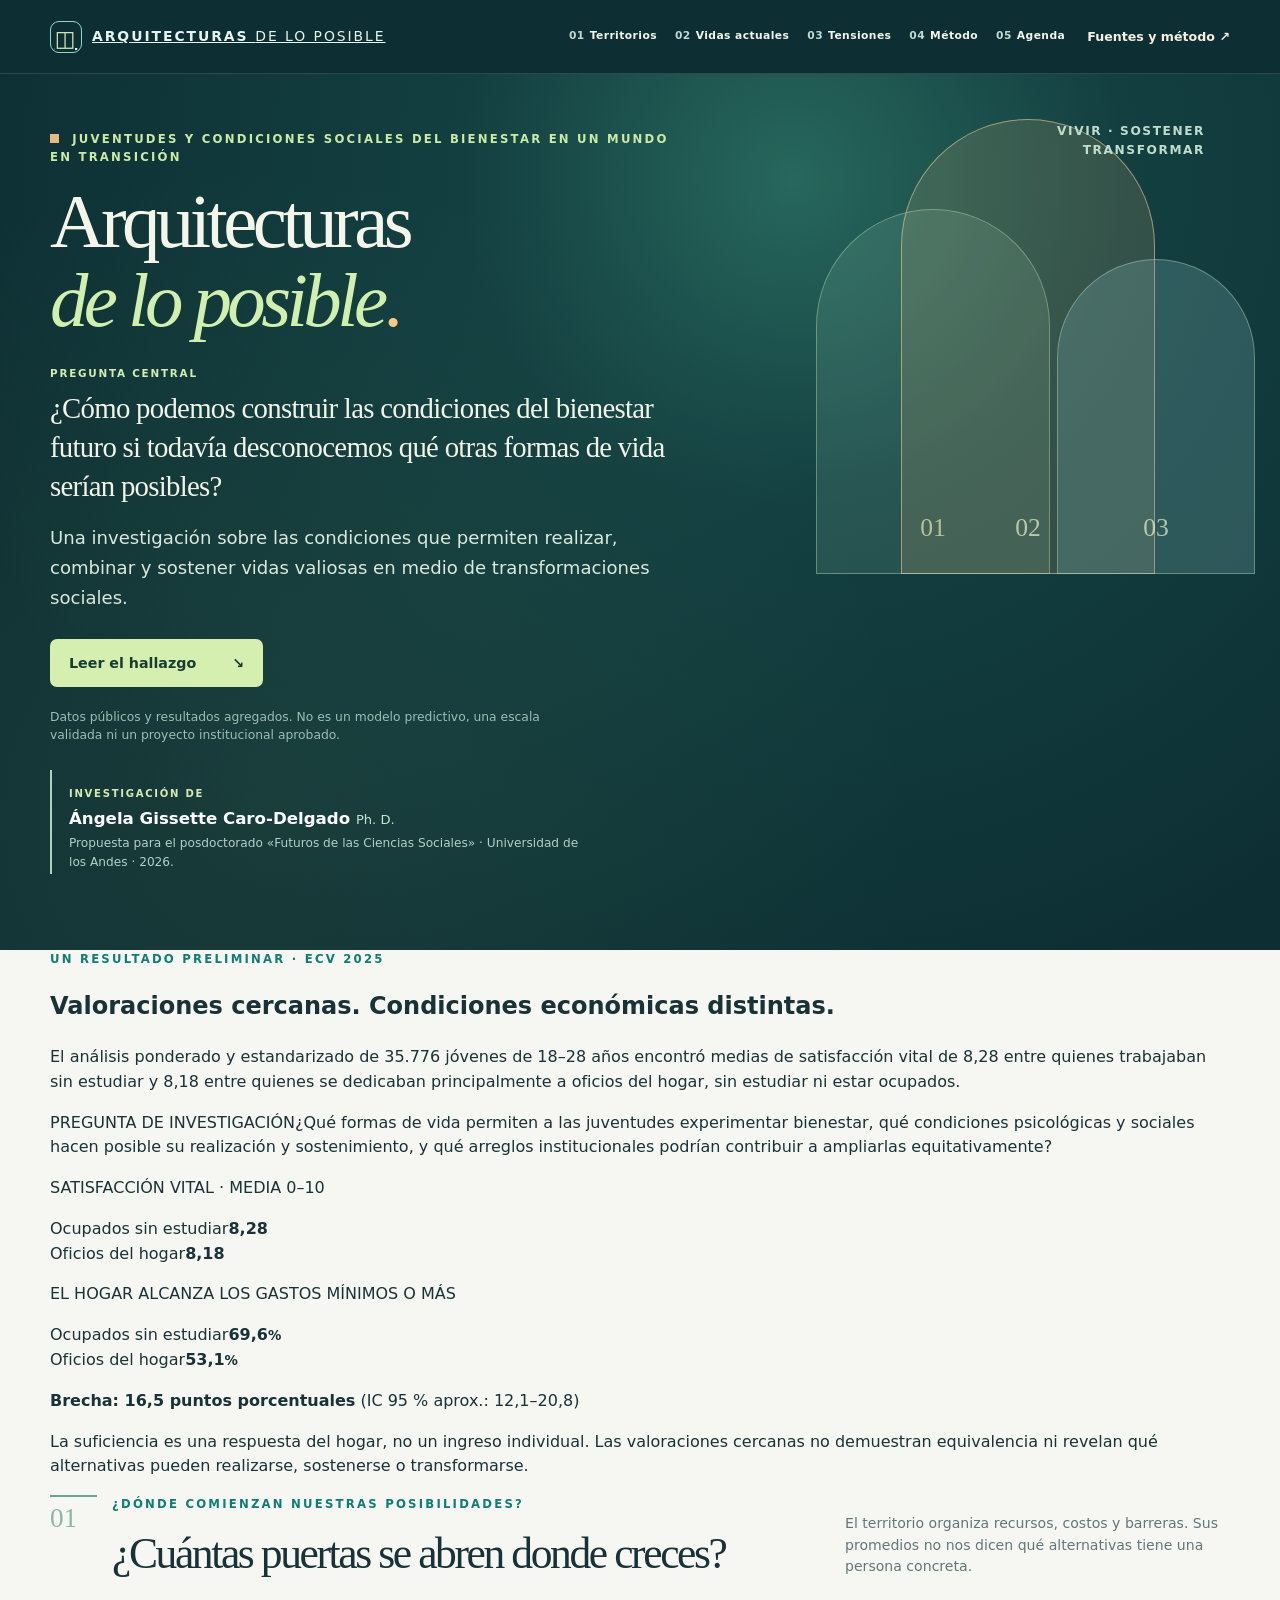
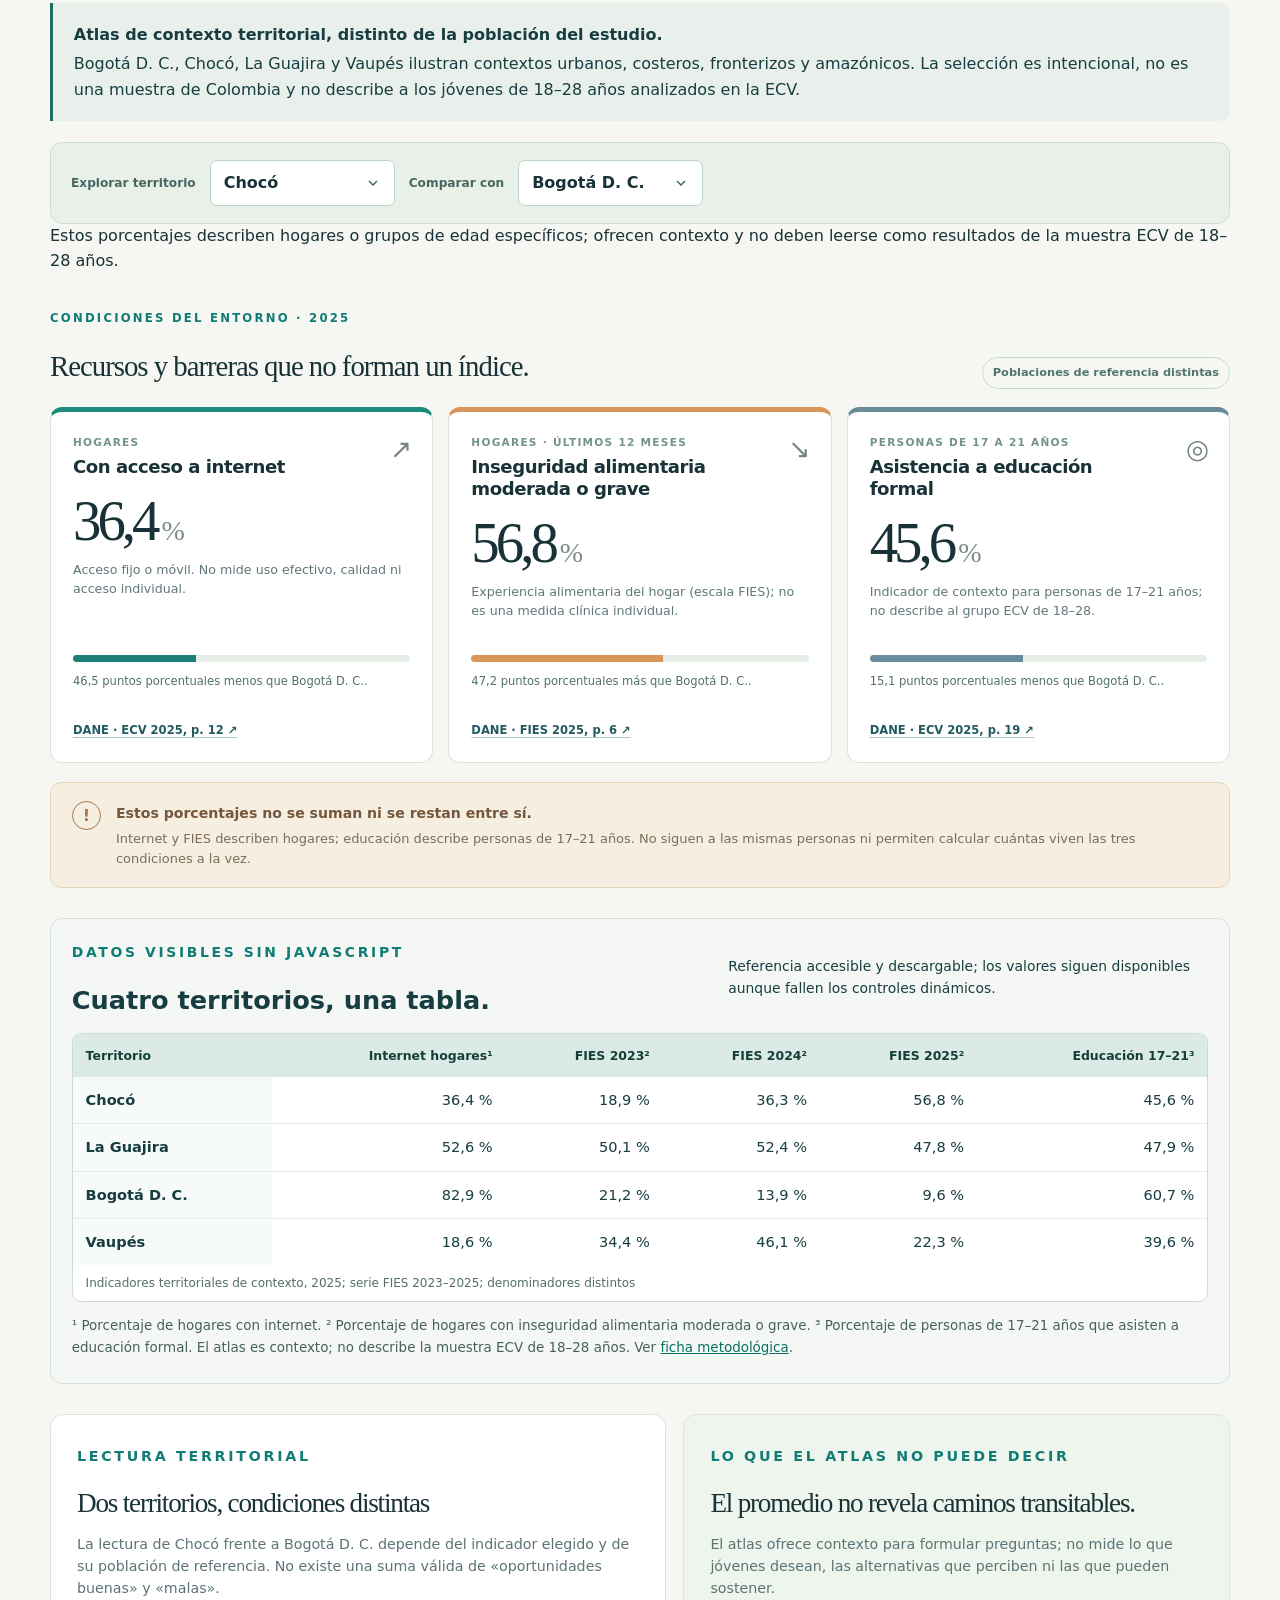
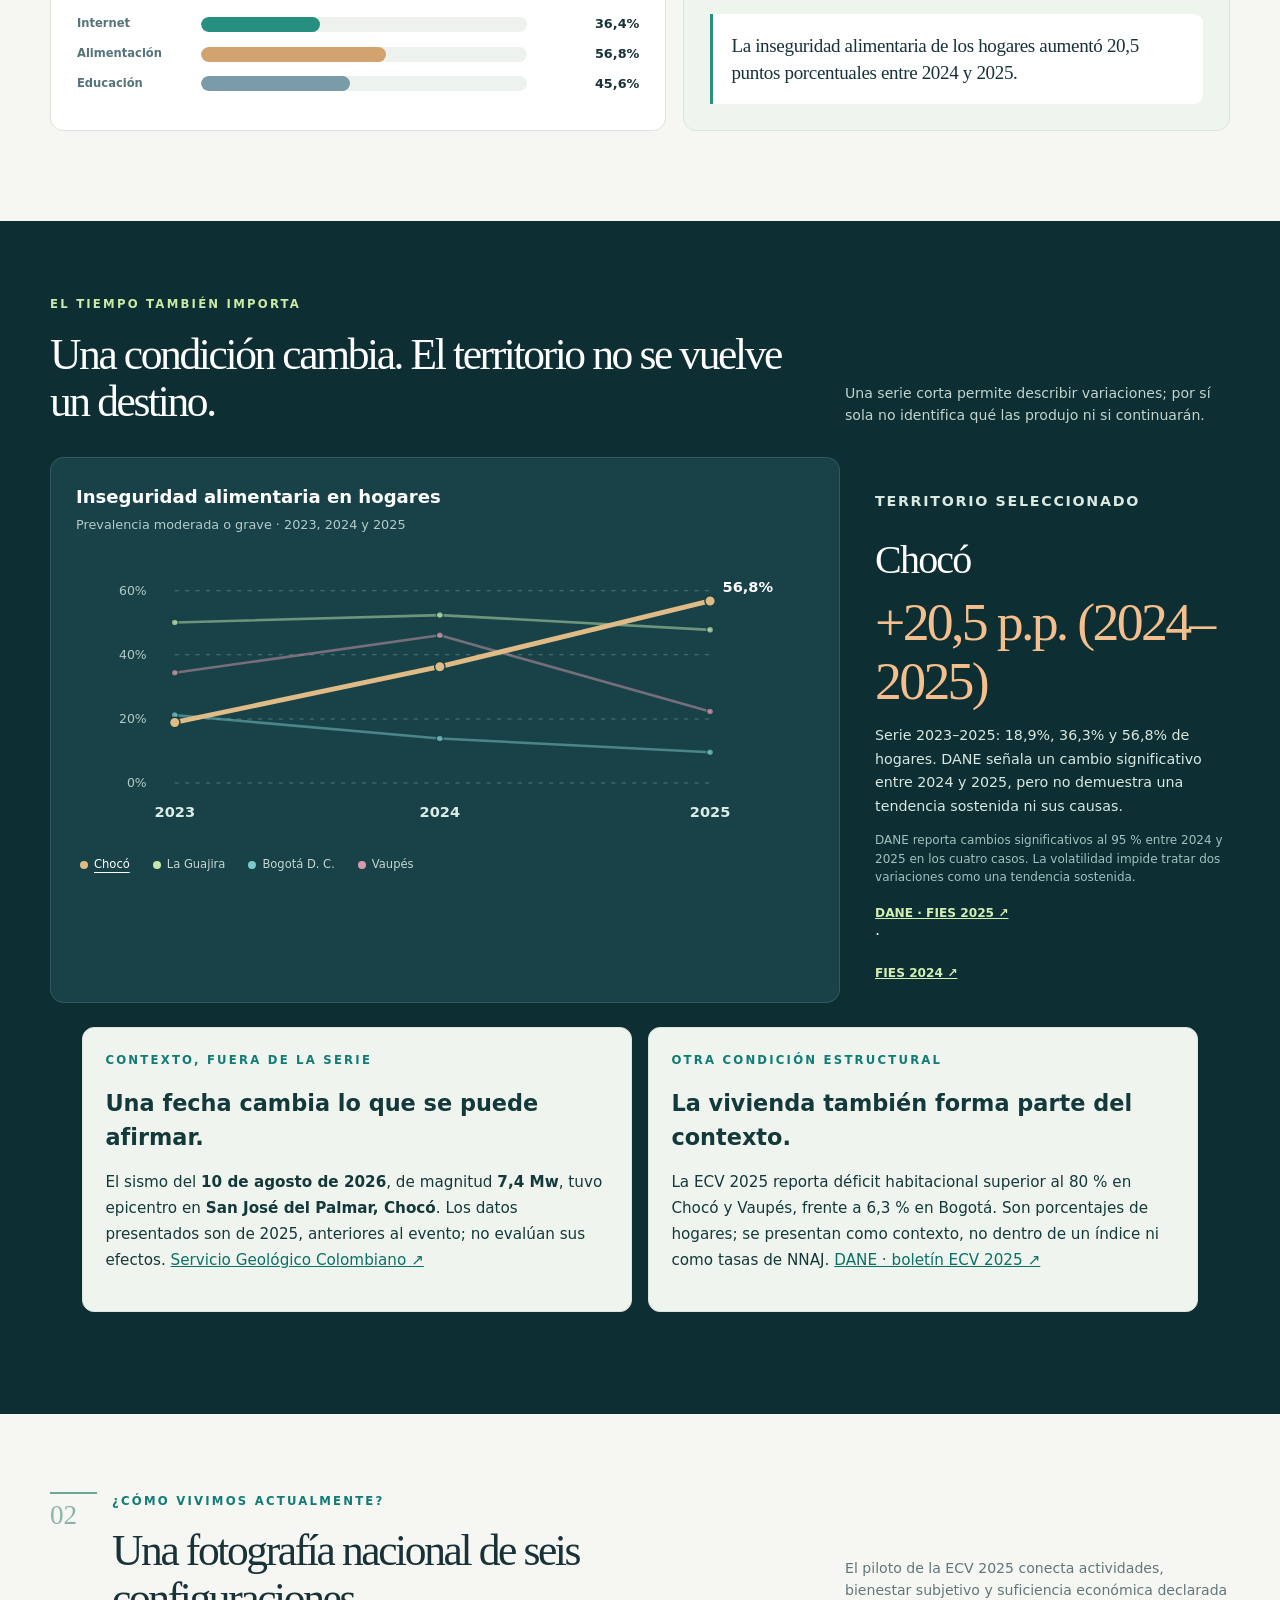
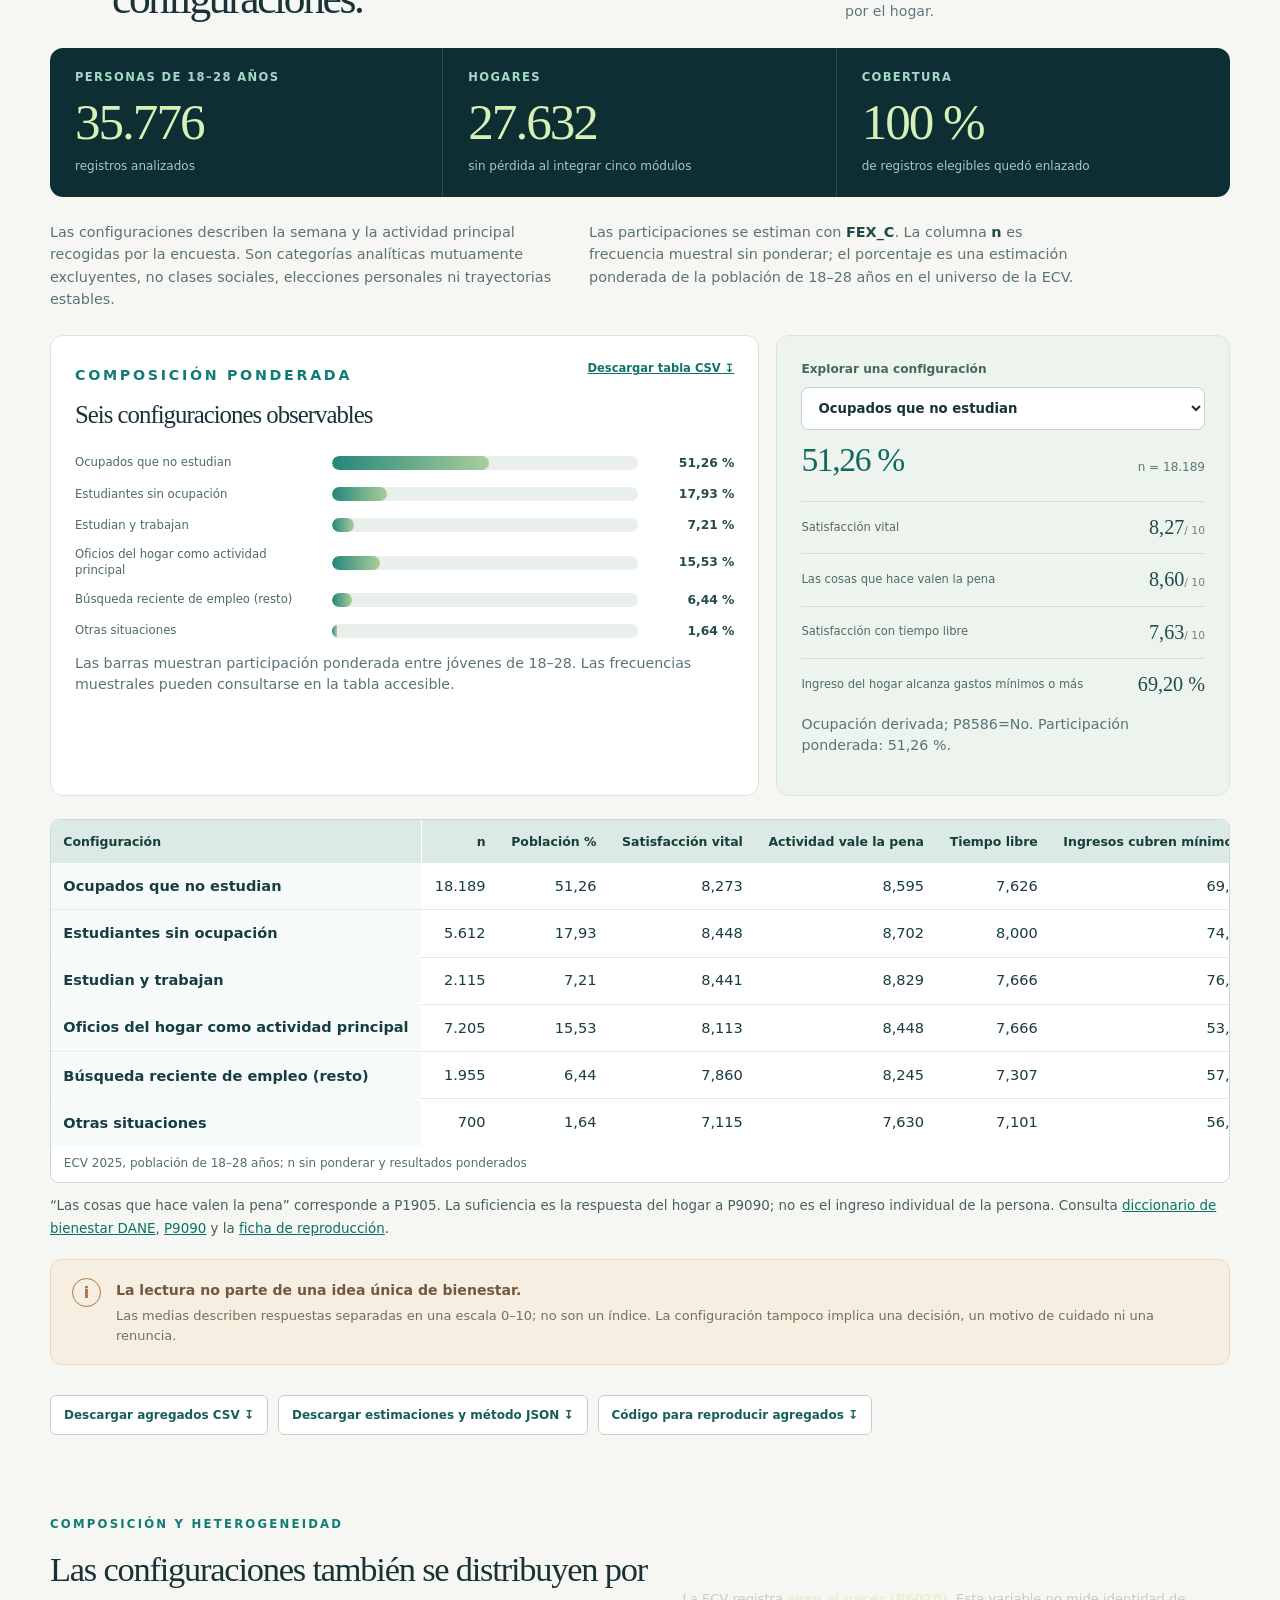
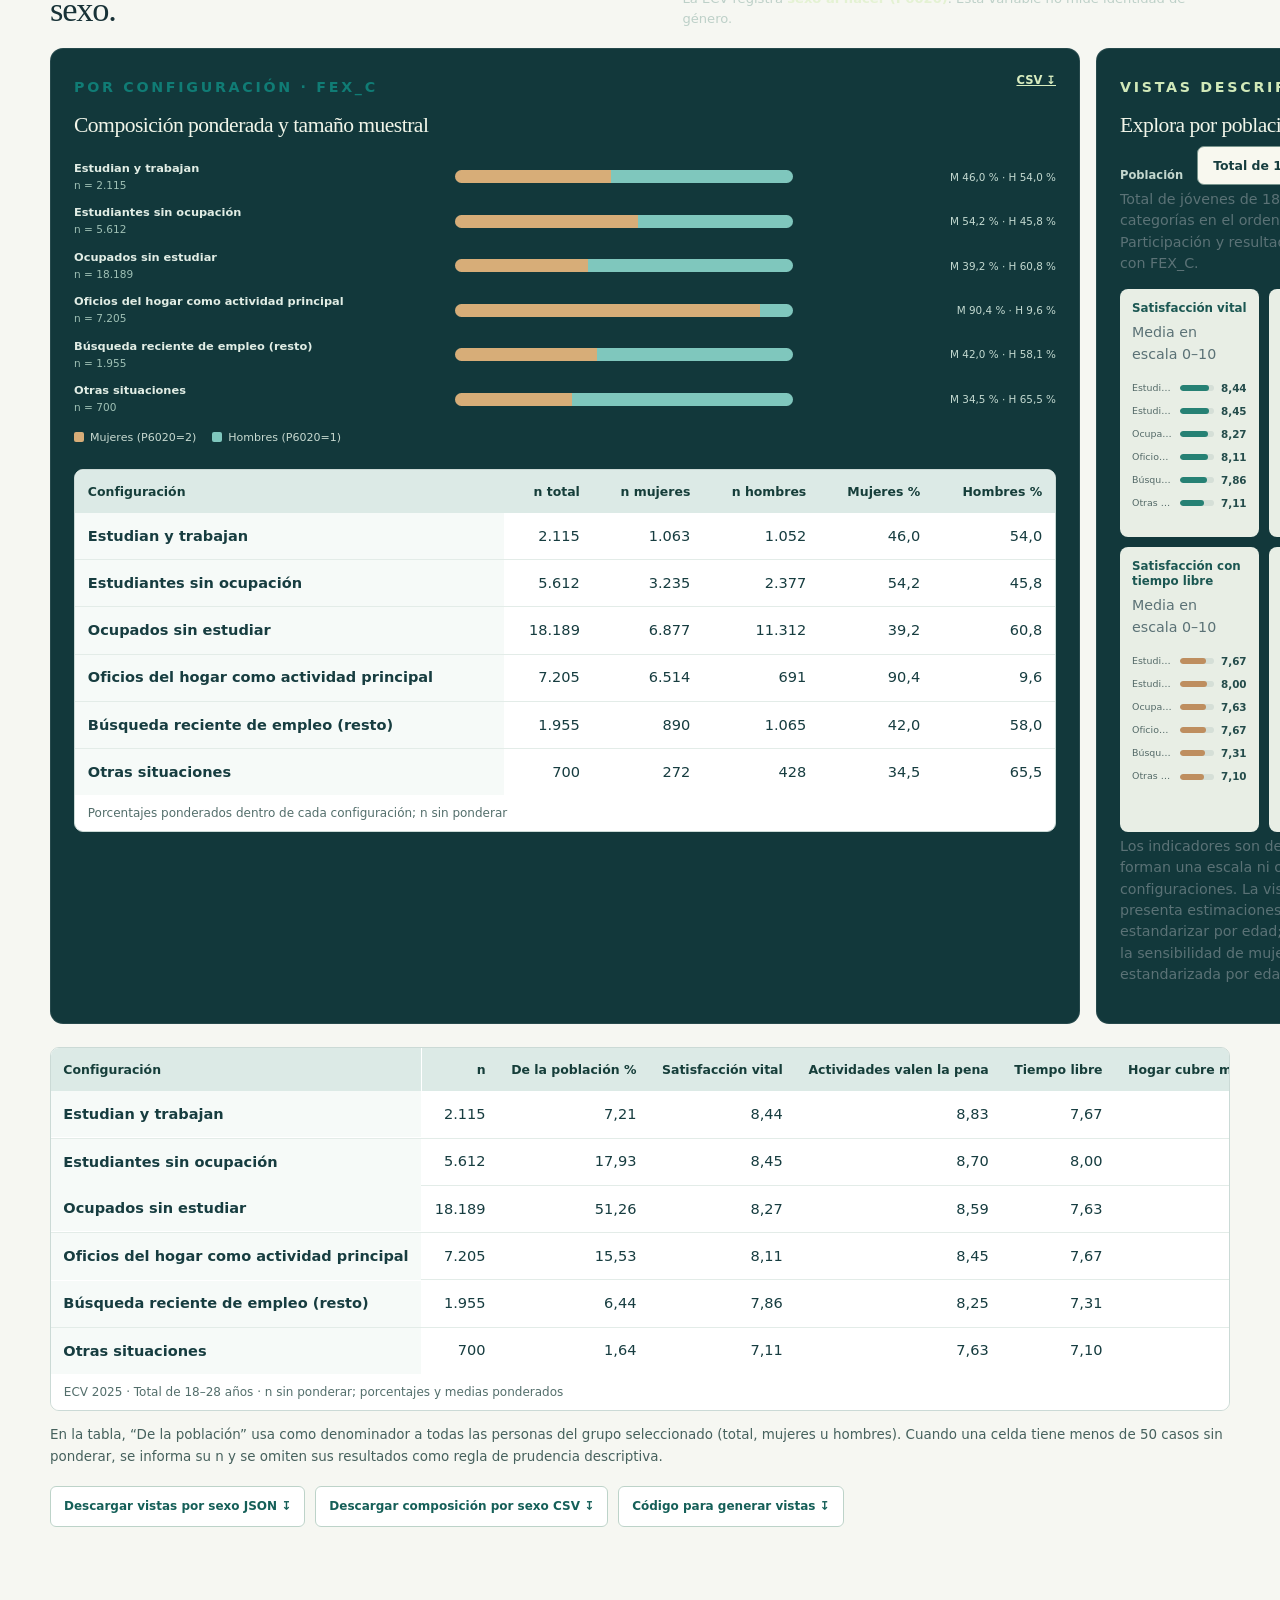
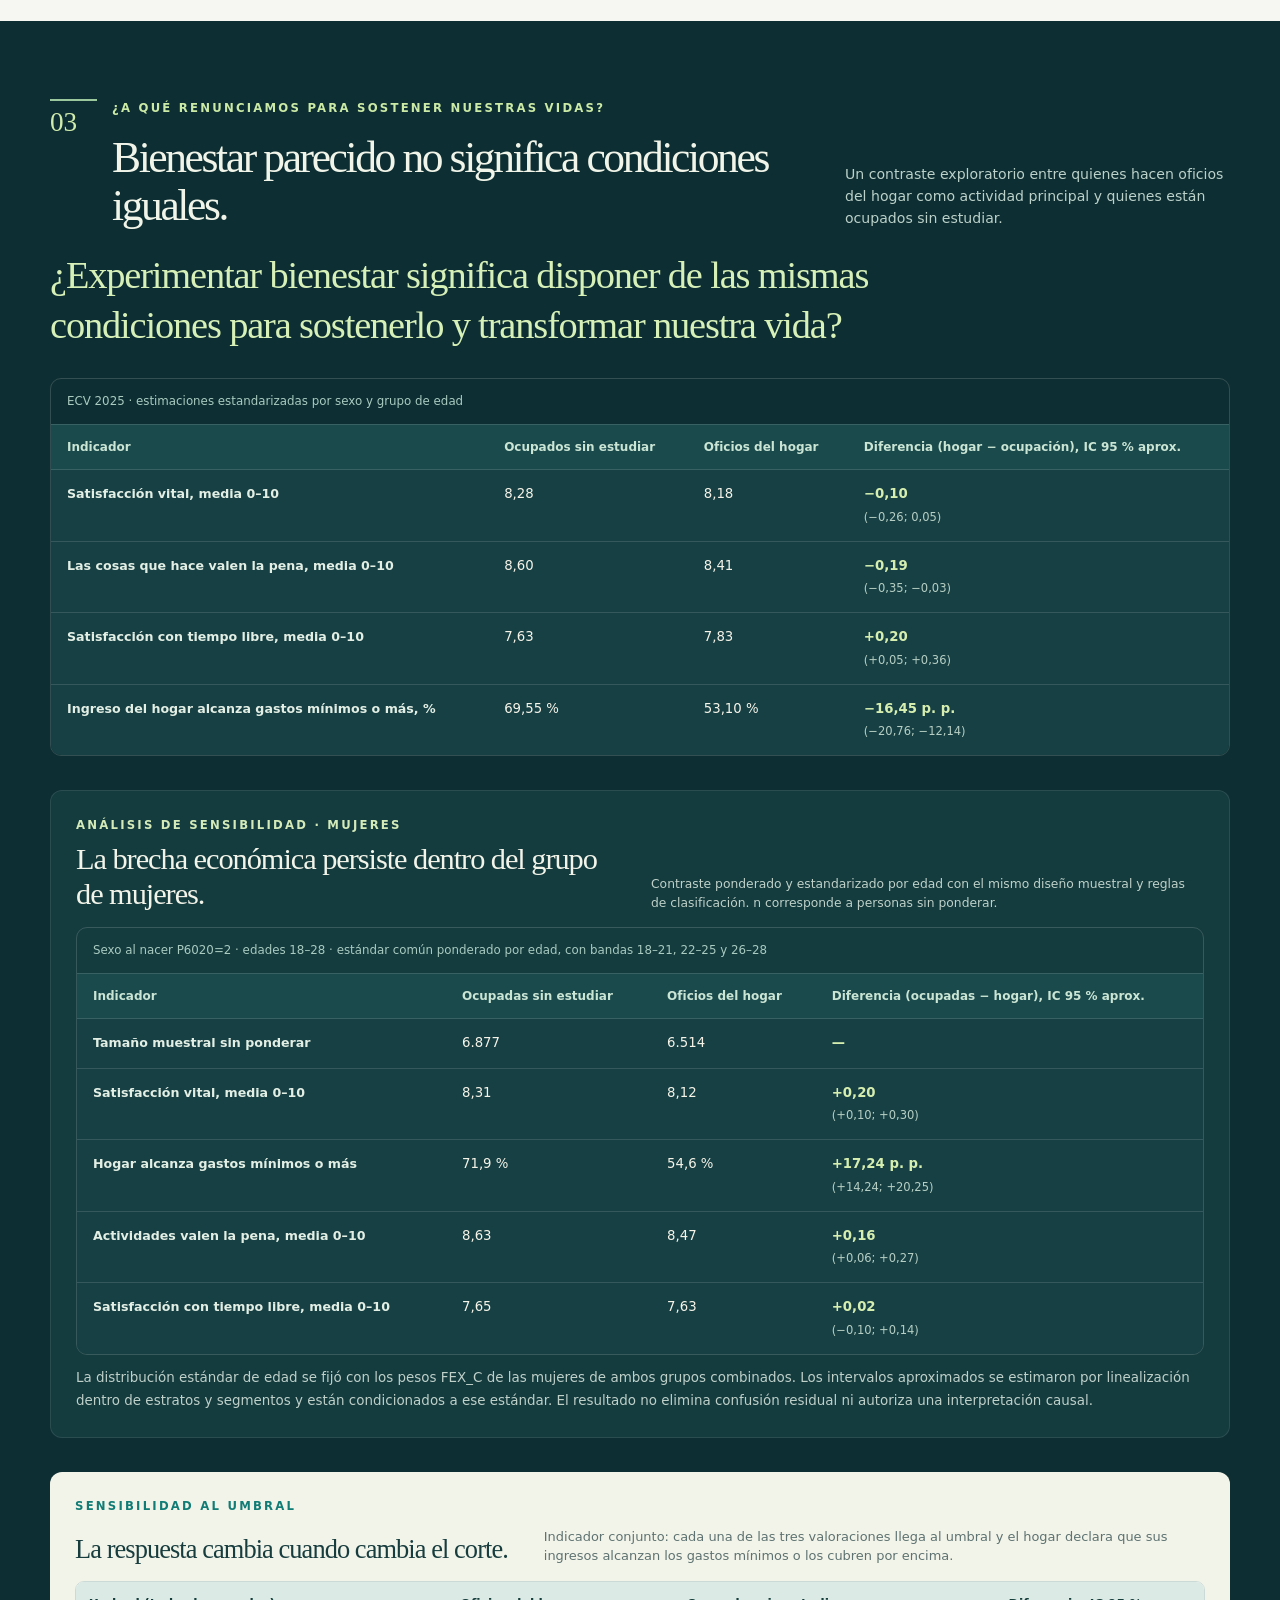
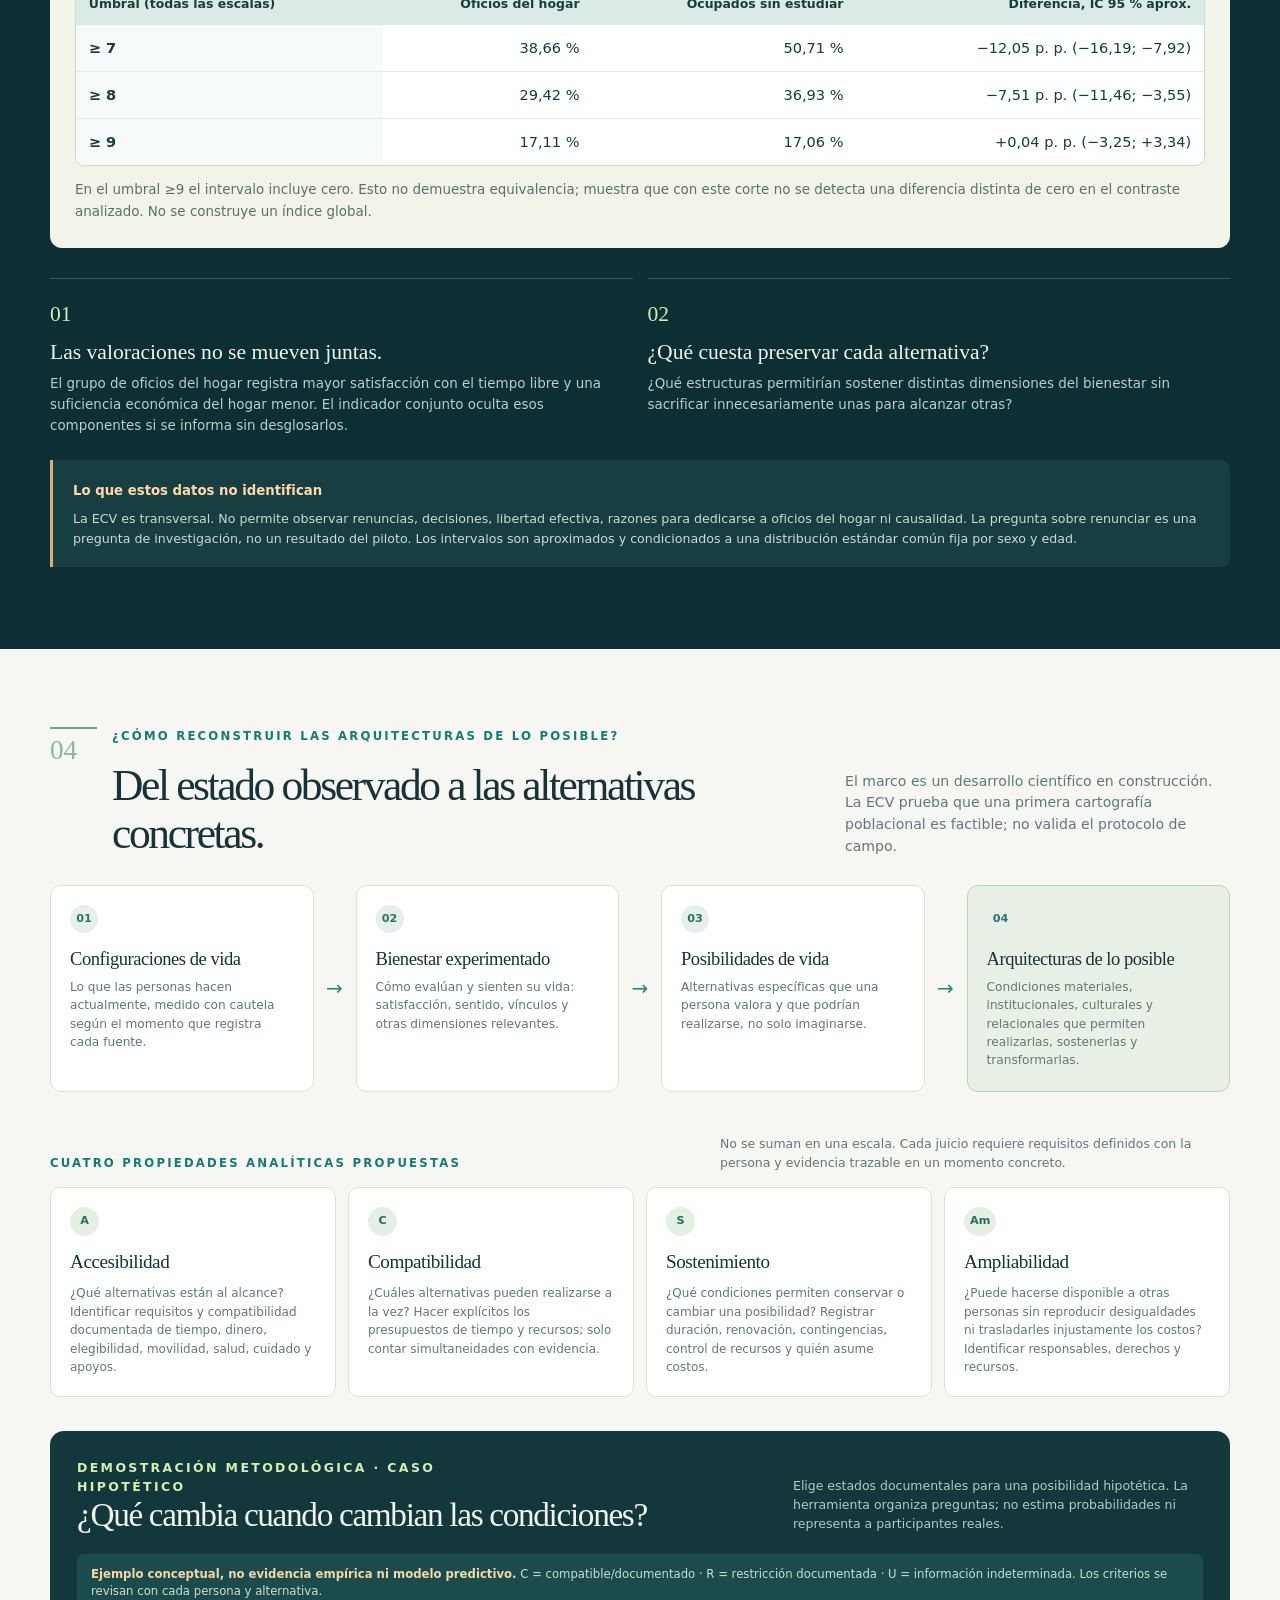
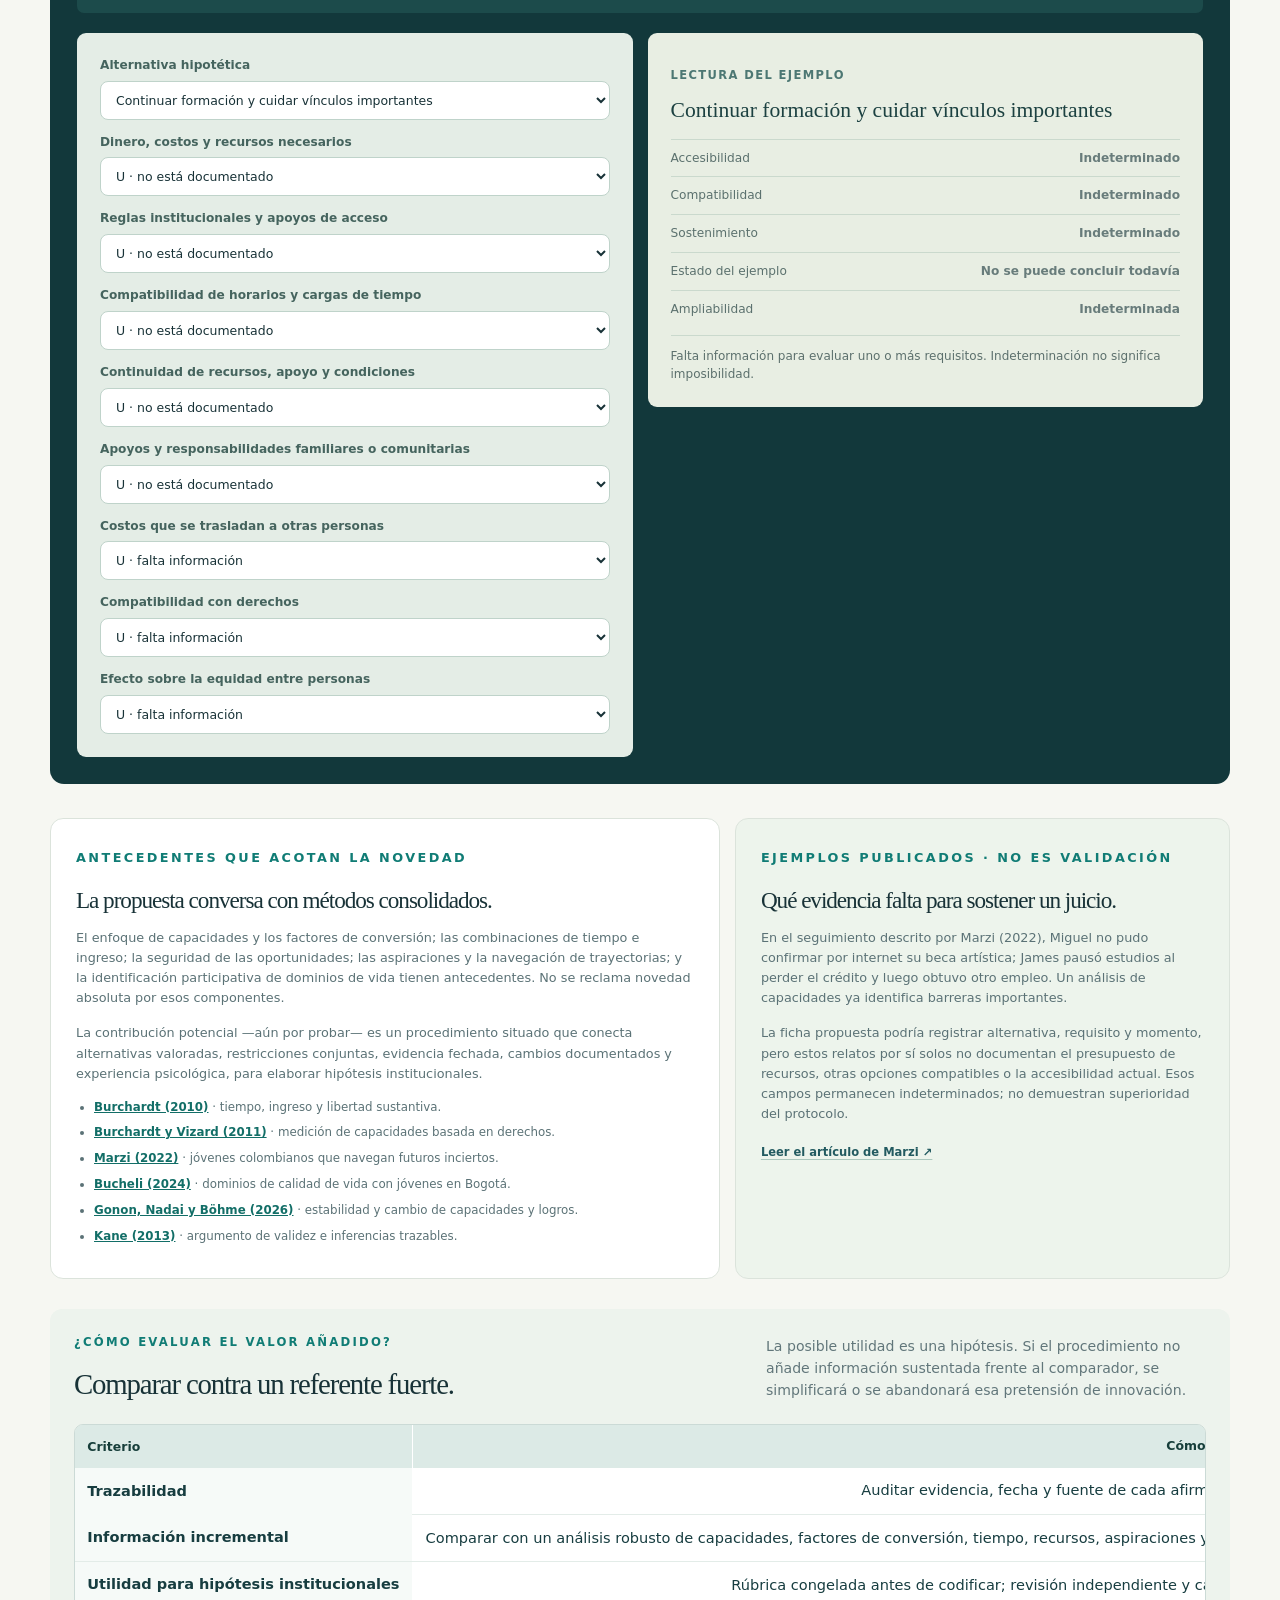
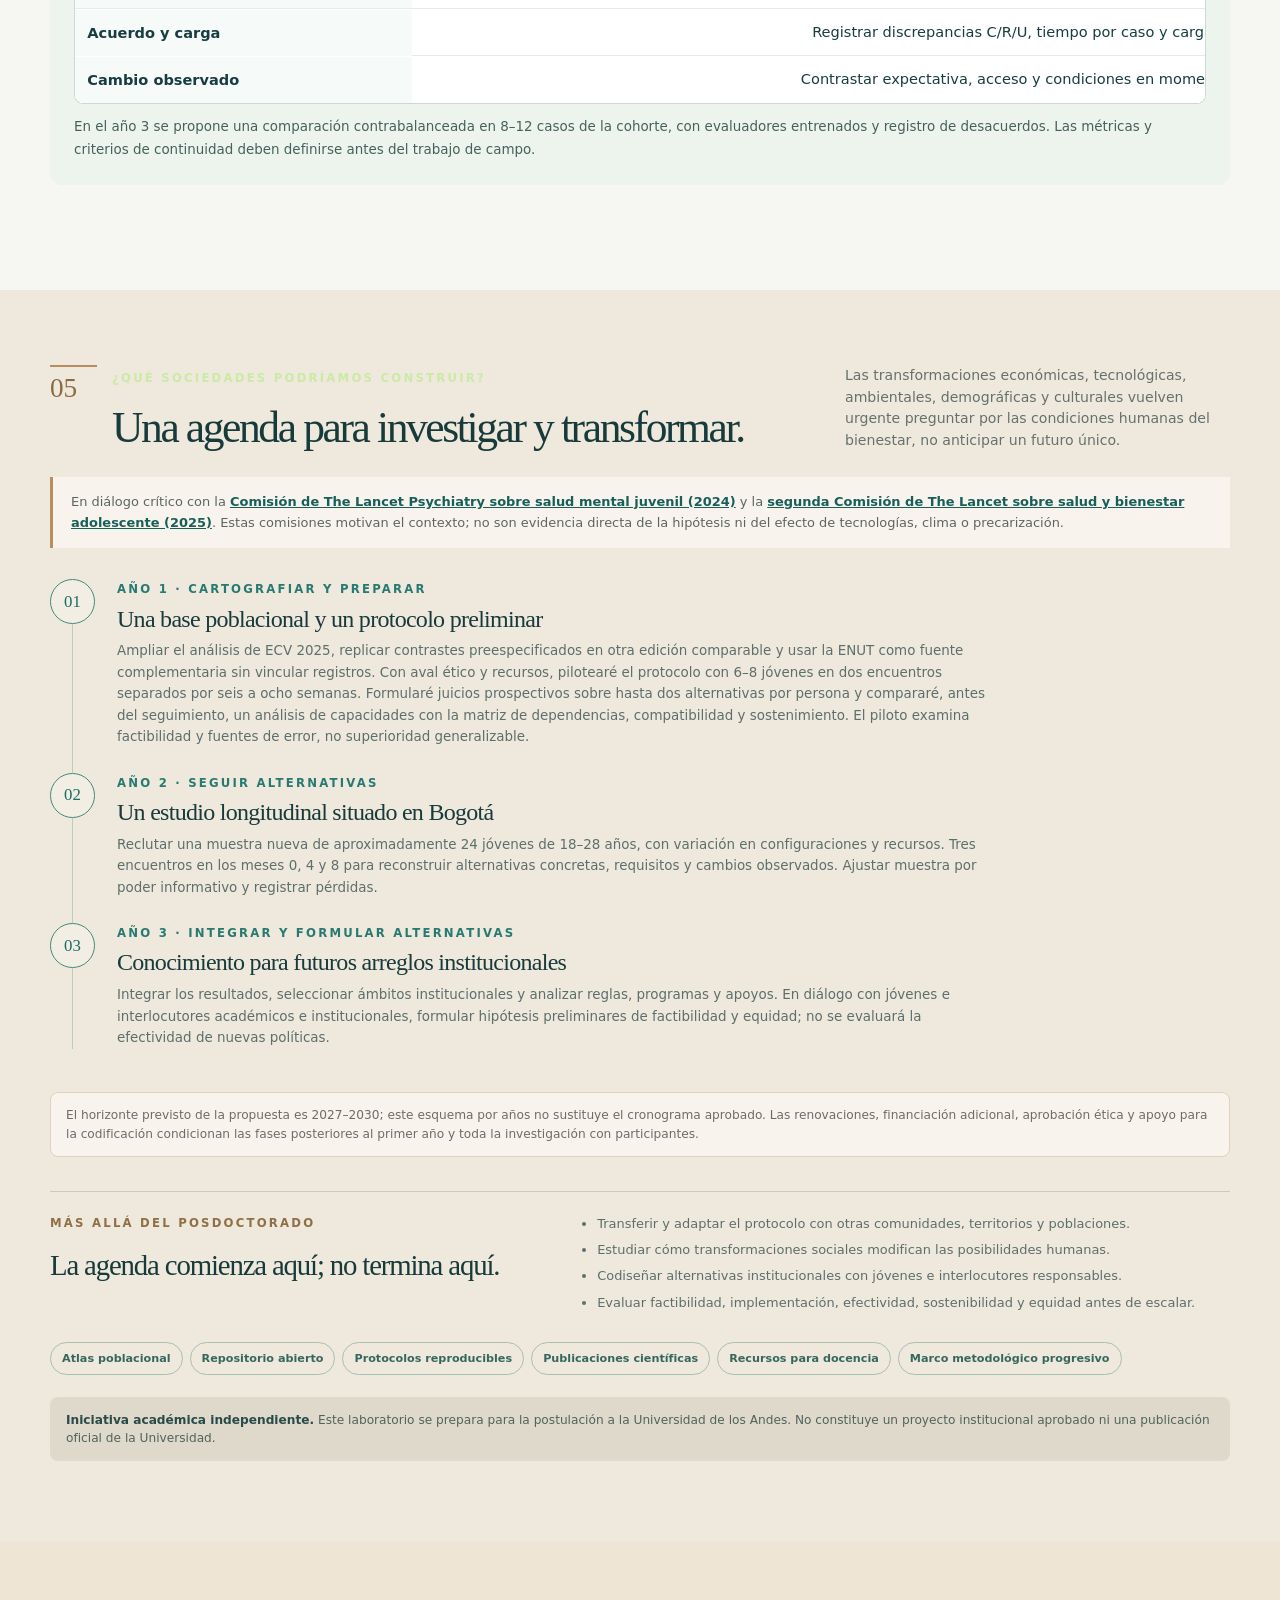
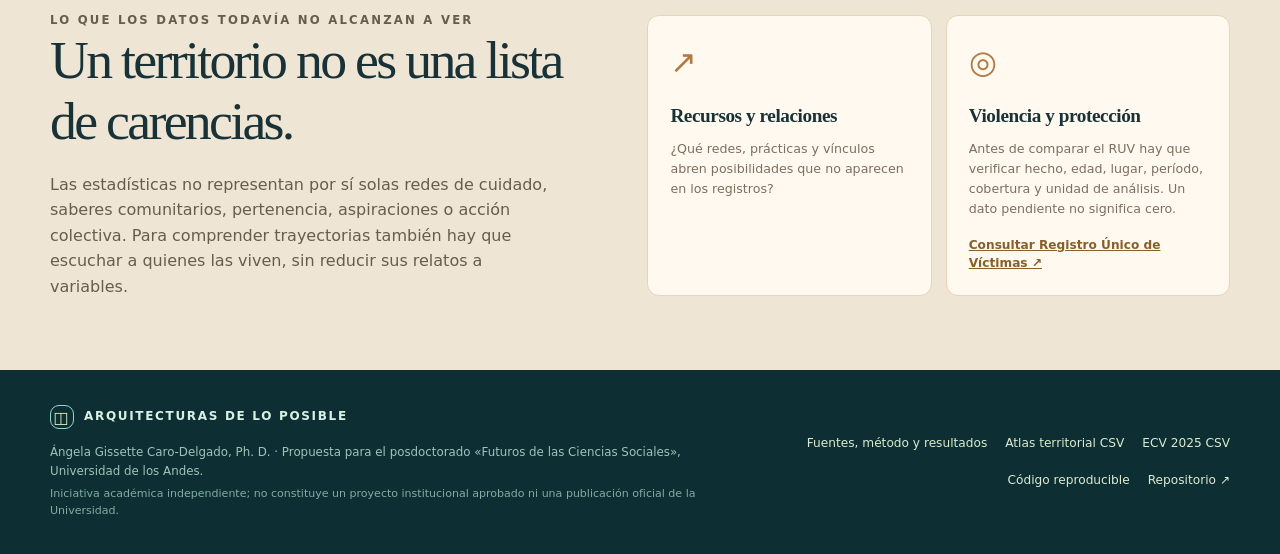
==== commit d32f460e: "Incorporar análisis ECV por sexo y sensibilidad en mujeres" ====
--- a/index.html
+++ b/index.html
@@ -36,9 +36,9 @@
         <div class="hero-copy">
           <p class="eyebrow"><span class="eyebrow-square"></span> Juventudes y condiciones sociales del bienestar en un mundo en transición</p>
           <h1>Arquitecturas<br><em>de lo posible</em><span class="mark">.</span></h1>
-          <p class="hero-question">¿Qué arquitecturas sociales permiten a las juventudes construir, sostener y transformar vidas que consideran valiosas, y bajo qué condiciones podrían ampliarse equitativamente?</p>
-          <p class="hero-sub">Un laboratorio para conectar condiciones territoriales, configuraciones observables de vida y experiencias de bienestar, y para preguntar qué hace practicables distintas alternativas.</p>
-          <a class="primary-action" href="#atlas">Recorrer el laboratorio <span aria-hidden="true">↘</span></a>
+          <p class="hero-question">¿Cómo podemos construir las condiciones del bienestar futuro si todavía desconocemos qué otras formas de vida serían posibles?</p>
+          <p class="hero-sub">Una investigación sobre las condiciones que permiten realizar, combinar y sostener vidas valiosas en medio de transformaciones sociales.</p>
+          <a class="primary-action" href="#hallazgo">Leer el hallazgo <span aria-hidden="true">↘</span></a>
           <p class="hero-small">Datos públicos y resultados agregados. No es un modelo predictivo, una escala validada ni un proyecto institucional aprobado.</p>
           <div class="author-credit">
             <p class="author-kicker">INVESTIGACIÓN DE</p>
@@ -55,11 +55,34 @@
       </div>
     </section>
 
-    <section class="introduction shell" aria-label="Tesis de la propuesta">
-      <div class="intro-kicker">TESIS DE TRABAJO</div>
-      <p>Cuando las ciencias sociales confunden las instituciones que históricamente han sostenido el bienestar con el bienestar mismo, corren el riesgo de defender la continuidad de esas instituciones antes que las condiciones humanas que justificaron su existencia.</p>
-    </section>
-    <div class="transition-note shell"><span aria-hidden="true">↳</span><p>La pregunta no presupone que el empleo vaya a desaparecer ni pone en duda el valor de estudiar o trabajar. Indaga qué condiciones permiten realizar, combinar y transformar distintas posibilidades de vida.</p></div>
+    <section class="opening-finding" id="hallazgo" aria-labelledby="opening-title">
+      <div class="shell opening-layout">
+        <div class="opening-copy">
+          <p class="eyebrow light">UN RESULTADO PRELIMINAR · ECV 2025</p>
+          <h2 id="opening-title">Valoraciones cercanas. Condiciones económicas distintas.</h2>
+          <p>El análisis ponderado y estandarizado de 35.776 jóvenes de 18–28 años encontró medias de satisfacción vital de 8,28 entre quienes trabajaban sin estudiar y 8,18 entre quienes se dedicaban principalmente a oficios del hogar, sin estudiar ni estar ocupados.</p>
+          <p class="opening-question"><span>PREGUNTA DE INVESTIGACIÓN</span>¿Qué formas de vida permiten a las juventudes experimentar bienestar, qué condiciones psicológicas y sociales hacen posible su realización y sostenimiento, y qué arreglos institucionales podrían contribuir a ampliarlas equitativamente?</p>
+        </div>
+        <div class="opening-metrics" aria-label="Comparación preliminar de satisfacción vital y suficiencia económica del hogar">
+          <article class="opening-stat">
+            <p class="opening-stat-label">SATISFACCIÓN VITAL · MEDIA 0–10</p>
+            <div class="opening-pair">
+              <div><span>Ocupados sin estudiar</span><strong>8,28</strong></div>
+              <div><span>Oficios del hogar</span><strong>8,18</strong></div>
+            </div>
+          </article>
+          <article class="opening-stat economic">
+            <p class="opening-stat-label">EL HOGAR ALCANZA LOS GASTOS MÍNIMOS O MÁS</p>
+            <div class="opening-pair">
+              <div><span>Ocupados sin estudiar</span><strong>69,6<small>%</small></strong></div>
+              <div><span>Oficios del hogar</span><strong>53,1<small>%</small></strong></div>
+            </div>
+            <p class="opening-gap"><strong>Brecha: 16,5 puntos porcentuales</strong> <span>(IC 95 % aprox.: 12,1–20,8)</span></p>
+          </article>
+          <p class="opening-caveat">La suficiencia es una respuesta del hogar, no un ingreso individual. Las valoraciones cercanas no demuestran equivalencia ni revelan qué alternativas pueden realizarse, sostenerse o transformarse.</p>
+        </div>
+      </div>
+    </section>
 
     <section class="atlas shell" id="atlas" aria-labelledby="atlas-title">
       <div class="chapter-heading">
@@ -69,46 +92,33 @@
           <p>El territorio organiza recursos, costos y barreras. Sus promedios no nos dicen qué alternativas tiene una persona concreta.</p>
         </div>
       </div>
-      <div class="rationale"><strong>Cuatro puntos de entrada, no una muestra de Colombia.</strong> Bogotá D. C., Chocó, La Guajira y Vaupés ilustran contextos urbanos, costeros, fronterizos y amazónicos. La selección es intencional; los promedios departamentales esconden diferencias dentro de cada lugar y no describen por igual a quienes lo habitan.</div>
+      <div class="rationale"><strong>Atlas de contexto territorial, distinto de la población del estudio.</strong> Bogotá D. C., Chocó, La Guajira y Vaupés ilustran contextos urbanos, costeros, fronterizos y amazónicos. La selección es intencional, no es una muestra de Colombia y no describe a los jóvenes de 18–28 años analizados en la ECV.</div>
       <div class="selection-panel">
         <label for="territory">Explorar territorio</label>
         <select id="territory"><option value="choco">Chocó</option><option value="guajira">La Guajira</option><option value="bogota">Bogotá D. C.</option><option value="vaupes">Vaupés</option></select>
         <label for="compare">Comparar con</label>
         <select id="compare"><option value="bogota">Bogotá D. C.</option><option value="choco">Chocó</option><option value="guajira">La Guajira</option><option value="vaupes">Vaupés</option></select>
       </div>
-      <div class="population-band" aria-live="polite">
-        <div class="population-main">
-          <span class="micro-label">PERSONAS ENTRE 0 Y 17 AÑOS · ESTIMACIÓN SECUNDARIA 2025</span>
-          <strong id="population-total">231.253</strong><span class="population-location" id="population-place">Chocó</span>
-          <small>Estimación de Telencuestas, que atribuye las cifras a proyecciones DANE. No es una tabulación oficial primaria cotejada para esta versión.</small>
-          <a id="population-source" class="population-source" target="_blank" rel="noopener noreferrer" href="https://telencuestas.com/censos-de-poblacion/colombia/2025/choco">Consultar fuente secundaria ↗</a>
-        </div>
-        <div class="population-breakdown">
-          <div class="life-amount"><span>Niñez · 0–11 años</span><strong id="pop-children">154.346</strong></div>
-          <div class="life-amount"><span>Adolescencia · 12–17 años</span><strong id="pop-adolescent">76.907</strong></div>
-          <div class="population-meter" role="img" aria-label="Proporción entre niñez y adolescencia"><div class="population-meter-fill" id="population-child-share"></div></div>
-          <div class="population-caption">Composición de 0–17 años; no equivale a prevalencia de adversidad.</div>
-        </div>
-      </div>
+      <div class="atlas-scope">Estos porcentajes describen hogares o grupos de edad específicos; ofrecen contexto y no deben leerse como resultados de la muestra ECV de 18–28 años.</div>
       <div class="indicators-head"><div><p class="eyebrow light">CONDICIONES DEL ENTORNO · 2025</p><h3>Recursos y barreras que no forman un índice.</h3></div><span class="pill">Poblaciones de referencia distintas</span></div>
       <div class="indicator-grid">
         <article class="indicator-card good"><div class="card-icon" aria-hidden="true">↗</div><p class="indicator-type">HOGARES</p><h4>Con acceso a internet</h4><div class="indicator-number"><strong id="internet-val">36,4</strong><span>%</span></div><p class="card-description">Acceso fijo o móvil. No mide uso efectivo, calidad ni acceso individual.</p><div class="meter"><div id="internet-meter" class="meter-fill"></div></div><p class="comparison" id="internet-compare">46,5 puntos porcentuales menos que Bogotá D. C.</p><a href="https://www.dane.gov.co/files/operaciones/ECV/bol-ECV-2025.pdf#page=12" target="_blank" rel="noopener noreferrer" class="source-link">DANE · ECV 2025, p. 12 ↗</a></article>
         <article class="indicator-card concern"><div class="card-icon" aria-hidden="true">↘</div><p class="indicator-type">HOGARES · ÚLTIMOS 12 MESES</p><h4>Inseguridad alimentaria moderada o grave</h4><div class="indicator-number"><strong id="food-val">56,8</strong><span>%</span></div><p class="card-description">Experiencia alimentaria del hogar (escala FIES); no es una medida clínica individual.</p><div class="meter"><div id="food-meter" class="meter-fill"></div></div><p class="comparison" id="food-compare">47,2 puntos porcentuales más que Bogotá D. C.</p><a href="https://www.dane.gov.co/files/operaciones/FIES/bol-FIES-2025.pdf#page=6" target="_blank" rel="noopener noreferrer" class="source-link">DANE · FIES 2025, p. 6 ↗</a></article>
-        <article class="indicator-card neutral"><div class="card-icon" aria-hidden="true">◎</div><p class="indicator-type">PERSONAS DE 17 A 21 AÑOS</p><h4>Asistencia a educación formal</h4><div class="indicator-number"><strong id="education-val">45,6</strong><span>%</span></div><p class="card-description">Ventana a una transición posterior; no es una tasa de asistencia para los 0–17 años.</p><div class="meter"><div id="education-meter" class="meter-fill"></div></div><p class="comparison" id="education-compare">15,1 puntos porcentuales menos que Bogotá D. C.</p><a href="https://www.dane.gov.co/files/operaciones/ECV/bol-ECV-2025.pdf#page=19" target="_blank" rel="noopener noreferrer" class="source-link">DANE · ECV 2025, p. 19 ↗</a></article>
+        <article class="indicator-card neutral"><div class="card-icon" aria-hidden="true">◎</div><p class="indicator-type">PERSONAS DE 17 A 21 AÑOS</p><h4>Asistencia a educación formal</h4><div class="indicator-number"><strong id="education-val">45,6</strong><span>%</span></div><p class="card-description">Indicador de contexto para personas de 17–21 años; no describe al grupo ECV de 18–28.</p><div class="meter"><div id="education-meter" class="meter-fill"></div></div><p class="comparison" id="education-compare">15,1 puntos porcentuales menos que Bogotá D. C.</p><a href="https://www.dane.gov.co/files/operaciones/ECV/bol-ECV-2025.pdf#page=19" target="_blank" rel="noopener noreferrer" class="source-link">DANE · ECV 2025, p. 19 ↗</a></article>
       </div>
       <div class="data-alert"><div class="data-alert-icon" aria-hidden="true">!</div><div><strong>Estos porcentajes no se suman ni se restan entre sí.</strong><p>Internet y FIES describen hogares; educación describe personas de 17–21 años. No siguen a las mismas personas ni permiten calcular cuántas viven las tres condiciones a la vez.</p></div></div>
 
       <section class="static-lookup" aria-labelledby="static-title">
         <div class="static-heading"><div><p class="eyebrow light">DATOS VISIBLES SIN JAVASCRIPT</p><h3 id="static-title">Cuatro territorios, una tabla.</h3></div><p>Referencia accesible y descargable; los valores siguen disponibles aunque fallen los controles dinámicos.</p></div>
         <div class="table-scroller" tabindex="0" role="region" aria-label="Tabla accesible de indicadores territoriales">
-          <table class="fallback-table"><caption>Indicadores territoriales 2025; población 0–17 secundaria; serie FIES 2023–2025</caption><thead><tr><th scope="col">Territorio</th><th scope="col">0–17¹</th><th scope="col">Internet hogares²</th><th scope="col">FIES 2023³</th><th scope="col">FIES 2024³</th><th scope="col">FIES 2025³</th><th scope="col">Educación 17–21⁴</th></tr></thead><tbody>
-            <tr><th scope="row">Chocó</th><td>231.253</td><td>36,4 %</td><td>18,9 %</td><td>36,3 %</td><td>56,8 %</td><td>45,6 %</td></tr>
-            <tr><th scope="row">La Guajira</th><td>417.131</td><td>52,6 %</td><td>50,1 %</td><td>52,4 %</td><td>47,8 %</td><td>47,9 %</td></tr>
-            <tr><th scope="row">Bogotá D. C.</th><td>1.741.825</td><td>82,9 %</td><td>21,2 %</td><td>13,9 %</td><td>9,6 %</td><td>60,7 %</td></tr>
-            <tr><th scope="row">Vaupés</th><td>21.997</td><td>18,6 %</td><td>34,4 %</td><td>46,1 %</td><td>22,3 %</td><td>39,6 %</td></tr>
+          <table class="fallback-table"><caption>Indicadores territoriales de contexto, 2025; serie FIES 2023–2025; denominadores distintos</caption><thead><tr><th scope="col">Territorio</th><th scope="col">Internet hogares¹</th><th scope="col">FIES 2023²</th><th scope="col">FIES 2024²</th><th scope="col">FIES 2025²</th><th scope="col">Educación 17–21³</th></tr></thead><tbody>
+            <tr><th scope="row">Chocó</th><td>36,4 %</td><td>18,9 %</td><td>36,3 %</td><td>56,8 %</td><td>45,6 %</td></tr>
+            <tr><th scope="row">La Guajira</th><td>52,6 %</td><td>50,1 %</td><td>52,4 %</td><td>47,8 %</td><td>47,9 %</td></tr>
+            <tr><th scope="row">Bogotá D. C.</th><td>82,9 %</td><td>21,2 %</td><td>13,9 %</td><td>9,6 %</td><td>60,7 %</td></tr>
+            <tr><th scope="row">Vaupés</th><td>18,6 %</td><td>34,4 %</td><td>46,1 %</td><td>22,3 %</td><td>39,6 %</td></tr>
           </tbody></table>
         </div>
-        <p class="table-note">¹ Recuentos de fuente secundaria que atribuye sus datos a proyecciones DANE; no se cotejaron con el anexo oficial vigente. ² % de hogares. ³ % de hogares con inseguridad alimentaria moderada o grave. ⁴ % de personas de 17–21 años que asisten. Los denominadores son distintos. Ver <a href="metodologia.html">ficha metodológica</a>.</p>
+        <p class="table-note">¹ Porcentaje de hogares con internet. ² Porcentaje de hogares con inseguridad alimentaria moderada o grave. ³ Porcentaje de personas de 17–21 años que asisten a educación formal. El atlas es contexto; no describe la muestra ECV de 18–28 años. Ver <a href="metodologia.html">ficha metodológica</a>.</p>
       </section>
 
       <div class="pair-grid">
@@ -175,6 +185,47 @@
       <p class="table-note">“Las cosas que hace valen la pena” corresponde a P1905. La suficiencia es la respuesta del hogar a P9090; no es el ingreso individual de la persona. Consulta <a href="https://microdatos.dane.gov.co/index.php/catalog/905/data-dictionary/F9?file_name=Caracteristicas+y+composicion+del+hogar" target="_blank" rel="noopener noreferrer">diccionario de bienestar DANE</a>, <a href="https://microdatos.dane.gov.co/index.php/catalog/905/data-dictionary/F51" target="_blank" rel="noopener noreferrer">P9090</a> y la <a href="metodologia.html#ecv">ficha de reproducción</a>.</p>
       <div class="data-alert"><div class="data-alert-icon" aria-hidden="true">i</div><div><strong>La lectura no parte de una idea única de bienestar.</strong><p>Las medias describen respuestas separadas en una escala 0–10; no son un índice. La configuración tampoco implica una decisión, un motivo de cuidado ni una renuncia.</p></div></div>
       <div class="download-row"><a class="download-link" href="data/ecv2025_groups.csv" download>Descargar agregados CSV ↧</a><a class="download-link" href="data/ecv2025_summary.json" download>Descargar estimaciones y método JSON ↧</a><a class="download-link" href="scripts/build_ecv2025_dashboard.py" download>Código para reproducir agregados ↧</a></div>
+
+      <section class="sex-analysis" aria-labelledby="sex-analysis-title">
+        <div class="sex-analysis-heading"><div><p class="eyebrow light">COMPOSICIÓN Y HETEROGENEIDAD</p><h3 id="sex-analysis-title">Las configuraciones también se distribuyen por sexo.</h3></div><p>La ECV registra <strong>sexo al nacer (P6020)</strong>. Esta variable no mide identidad de género.</p></div>
+        <div class="sex-analysis-grid">
+          <article class="panel sex-composition-panel">
+            <div class="chart-head"><div><p class="eyebrow light">POR CONFIGURACIÓN · FEX_C</p><h4>Composición ponderada y tamaño muestral</h4></div><a href="data/ecv2025_sex_composition.csv" download>CSV ↧</a></div>
+            <div id="sex-composition-chart" class="sex-composition-chart" role="img" aria-label="Composición ponderada por sexo al nacer en cada configuración; los tamaños muestrales son sin ponderar"><p>Ocupados sin estudiar: n=18.189, mujeres 39,2 %, hombres 60,8 %. Oficios del hogar: n=7.205, mujeres 90,4 %, hombres 9,6 %.</p></div>
+            <div class="sex-legend"><span><i class="legend-women"></i>Mujeres (P6020=2)</span><span><i class="legend-men"></i>Hombres (P6020=1)</span></div>
+            <div class="table-scroller sex-composition-table-wrap" tabindex="0" role="region" aria-label="Tabla de composición por sexo al nacer y tamaños muestrales">
+              <table class="fallback-table sex-composition-table"><caption>Porcentajes ponderados dentro de cada configuración; n sin ponderar</caption><thead><tr><th scope="col">Configuración</th><th scope="col">n total</th><th scope="col">n mujeres</th><th scope="col">n hombres</th><th scope="col">Mujeres %</th><th scope="col">Hombres %</th></tr></thead><tbody>
+                <tr><th scope="row">Estudian y trabajan</th><td>2.115</td><td>1.063</td><td>1.052</td><td>46,0</td><td>54,0</td></tr>
+                <tr><th scope="row">Estudiantes sin ocupación</th><td>5.612</td><td>3.235</td><td>2.377</td><td>54,2</td><td>45,8</td></tr>
+                <tr><th scope="row">Ocupados sin estudiar</th><td>18.189</td><td>6.877</td><td>11.312</td><td>39,2</td><td>60,8</td></tr>
+                <tr><th scope="row">Oficios del hogar como actividad principal</th><td>7.205</td><td>6.514</td><td>691</td><td>90,4</td><td>9,6</td></tr>
+                <tr><th scope="row">Búsqueda reciente de empleo (resto)</th><td>1.955</td><td>890</td><td>1.065</td><td>42,0</td><td>58,0</td></tr>
+                <tr><th scope="row">Otras situaciones</th><td>700</td><td>272</td><td>428</td><td>34,5</td><td>65,5</td></tr>
+              </tbody></table>
+            </div>
+          </article>
+          <article class="panel sex-view-panel">
+            <div class="sex-view-control"><div><p class="eyebrow light">VISTAS DESCRIPTIVAS</p><h4>Explora por población</h4></div><label for="sex-view-select">Población</label><select id="sex-view-select"><option value="all">Total de 18–28 años</option><option value="women">Mujeres (P6020=2)</option><option value="men">Hombres (P6020=1)</option></select></div>
+            <p id="sex-view-description" class="sex-view-description">Total de jóvenes de 18–28 años; categorías en el orden de clasificación. Participación y resultados ponderados con FEX_C.</p>
+            <div class="sex-outcome-grid" id="sex-outcome-panels">
+              <p class="visual-note">Las vistas muestran cada dimensión por separado: satisfacción vital, valoración de las actividades, satisfacción con el tiempo libre y suficiencia económica del hogar.</p>
+            </div>
+            <p class="visual-note">Los indicadores son descriptivos, no forman una escala ni ordenan las configuraciones. La vista por sexo presenta estimaciones ponderadas sin estandarizar por edad; consulta abajo la sensibilidad de mujeres estandarizada por edad.</p>
+          </article>
+        </div>
+        <div class="table-scroller sex-results-wrap" tabindex="0" role="region" aria-label="Resultados interactivos por sexo al nacer y configuración de vida">
+          <table class="fallback-table sex-results-table"><caption id="sex-results-caption">ECV 2025 · Total de jóvenes de 18–28 años · n sin ponderar; porcentajes y medias ponderados</caption><thead><tr><th scope="col">Configuración</th><th scope="col">n</th><th scope="col">De la población %</th><th scope="col">Satisfacción vital</th><th scope="col">Actividades valen la pena</th><th scope="col">Tiempo libre</th><th scope="col">Hogar cubre mínimos %</th></tr></thead><tbody id="sex-results-body">
+            <tr><th scope="row">Estudian y trabajan</th><td>2.115</td><td>7,21</td><td>8,44</td><td>8,83</td><td>7,67</td><td>76,92</td></tr>
+            <tr><th scope="row">Estudiantes sin ocupación</th><td>5.612</td><td>17,93</td><td>8,45</td><td>8,70</td><td>8,00</td><td>74,38</td></tr>
+            <tr><th scope="row">Ocupados sin estudiar</th><td>18.189</td><td>51,26</td><td>8,27</td><td>8,60</td><td>7,63</td><td>69,20</td></tr>
+            <tr><th scope="row">Oficios del hogar como actividad principal</th><td>7.205</td><td>15,53</td><td>8,11</td><td>8,45</td><td>7,67</td><td>53,63</td></tr>
+            <tr><th scope="row">Búsqueda reciente de empleo (resto)</th><td>1.955</td><td>6,44</td><td>7,86</td><td>8,25</td><td>7,31</td><td>57,54</td></tr>
+            <tr><th scope="row">Otras situaciones</th><td>700</td><td>1,64</td><td>7,12</td><td>7,63</td><td>7,10</td><td>56,31</td></tr>
+          </tbody></table>
+        </div>
+        <p class="table-note">En la tabla, “De la población” usa como denominador a todas las personas del grupo seleccionado (total, mujeres u hombres). Cuando una celda tiene menos de 50 casos sin ponderar, se informa su n y se omiten sus resultados como regla de prudencia descriptiva.</p>
+        <div class="download-row"><a class="download-link" href="data/ecv2025_sex.json" download>Descargar vistas por sexo JSON ↧</a><a class="download-link" href="data/ecv2025_sex_composition.csv" download>Descargar composición por sexo CSV ↧</a><a class="download-link" href="scripts/build_ecv2025_sex_dashboard.py" download>Código para generar vistas ↧</a></div>
+      </section>
     </section>
 
     <section class="renunciation-section" id="renuncias" aria-labelledby="renuncia-title">
@@ -195,6 +246,22 @@
               <tr><th scope="row">Ingreso del hogar alcanza gastos mínimos o más, %</th><td>69,55 %</td><td>53,10 %</td><td>−16,45 p. p. <small>(−20,76; −12,14)</small></td></tr>
             </tbody>
           </table>
+        </div>
+        <div class="women-sensitivity">
+          <div class="women-sensitivity-heading"><p class="eyebrow light">ANÁLISIS DE SENSIBILIDAD · MUJERES</p><h3>La brecha económica persiste dentro del grupo de mujeres.</h3><p>Contraste ponderado y estandarizado por edad con el mismo diseño muestral y reglas de clasificación. n corresponde a personas sin ponderar.</p></div>
+          <div class="comparison-table-wrap">
+            <table class="contrast-table women-table"><caption>Sexo al nacer P6020=2 · edades 18–28 · estándar común ponderado por edad, con bandas 18–21, 22–25 y 26–28</caption>
+              <thead><tr><th scope="col">Indicador</th><th scope="col">Ocupadas sin estudiar</th><th scope="col">Oficios del hogar</th><th scope="col">Diferencia (ocupadas − hogar), IC 95 % aprox.</th></tr></thead>
+              <tbody>
+                <tr><th scope="row">Tamaño muestral sin ponderar</th><td>6.877</td><td>6.514</td><td>—</td></tr>
+                <tr><th scope="row">Satisfacción vital, media 0–10</th><td>8,31</td><td>8,12</td><td>+0,20 <small>(+0,10; +0,30)</small></td></tr>
+                <tr><th scope="row">Hogar alcanza gastos mínimos o más</th><td>71,9 %</td><td>54,6 %</td><td>+17,24 p. p. <small>(+14,24; +20,25)</small></td></tr>
+                <tr><th scope="row">Actividades valen la pena, media 0–10</th><td>8,63</td><td>8,47</td><td>+0,16 <small>(+0,06; +0,27)</small></td></tr>
+                <tr><th scope="row">Satisfacción con tiempo libre, media 0–10</th><td>7,65</td><td>7,63</td><td>+0,02 <small>(−0,10; +0,14)</small></td></tr>
+              </tbody>
+            </table>
+          </div>
+          <p class="table-note">La distribución estándar de edad se fijó con los pesos FEX_C de las mujeres de ambos grupos combinados. Los intervalos aproximados se estimaron por linealización dentro de estratos y segmentos y están condicionados a ese estándar. El resultado no elimina confusión residual ni autoriza una interpretación causal.</p>
         </div>
         <div class="threshold-panel">
           <div class="threshold-intro"><p class="eyebrow light">SENSIBILIDAD AL UMBRAL</p><h3>La respuesta cambia cuando cambia el corte.</h3><p>Indicador conjunto: cada una de las tres valoraciones llega al umbral y el hogar declara que sus ingresos alcanzan los gastos mínimos o los cubren por encima.</p></div>
@@ -299,21 +366,7 @@
         <p class="table-note">En el año 3 se propone una comparación contrabalanceada en 8–12 casos de la cohorte, con evaluadores entrenados y registro de desacuerdos. Las métricas y criterios de continuidad deben definirse antes del trabajo de campo.</p>
       </div>
 
-      <div class="consistency-note"><span>PRUEBA LÓGICA EJECUTADA</span><p>10 de 10 casos sintéticos y 27 de 27 combinaciones de estados C/R/U cumplen las reglas programadas. Esto demuestra consistencia interna de las reglas actuales; no valida su medición, utilidad, transferibilidad ni superioridad frente a metodologías existentes. <a href="results/resultado_prueba_logica.txt">Ver salida</a> · <a href="scripts/prueba_logica_arquitecturas.py">Ver código</a>.</p></div>
-
-      <section class="questions" id="preguntas" aria-labelledby="questions-title">
-        <div class="section-top"><div><p class="eyebrow light">GENERADOR DE PREGUNTAS · FUNCIÓN PRESERVADA</p><h3 id="questions-title">Cambiar el foco cambia lo que falta preguntar.</h3></div><p>Este ejercicio explora preguntas a partir del atlas. No representa el protocolo empírico posdoctoral ni calcula efectos.</p></div>
-        <div class="question-workbench">
-          <div class="workbench-inputs">
-            <label for="barrier">¿Qué condición investigarías primero?</label>
-            <select id="barrier"><option value="internet">Conectividad y uso digital</option><option value="food">Seguridad alimentaria y continuidad educativa</option><option value="education">Transiciones entre educación y futuro laboral</option><option value="violence">Violencia, desplazamiento y protección territorial</option></select>
-            <label for="mechanism">¿En qué nivel buscarías el mecanismo?</label>
-            <select id="mechanism"><option value="institution">Instituciones y reglas de acceso</option><option value="networks">Relaciones y redes de cuidado</option><option value="trajectory">Trayectorias de vida y tiempo</option></select>
-            <button type="button" id="copy-question" class="copy-btn">Copiar pregunta y diseño <span aria-hidden="true">⧉</span></button><span class="copy-status" id="copy-status" role="status" aria-live="polite"></span>
-          </div>
-          <div class="workbench-result"><p class="eyebrow">EJERCICIO EXPLORATORIO</p><h4 id="research-question">¿En qué condiciones la conexión disponible se convierte en oportunidades efectivas de aprendizaje, información y participación?</h4><dl><dt>Dato que falta</dt><dd id="missing-data">Acceso individual, calidad, dispositivos, costos y capacidades de uso: las cifras existentes son de hogares.</dd><dt>Diseño inicial</dt><dd id="study-design">Encuestas a hogares, cartografía de acceso y comparación de establecimientos y territorios.</dd><dt>Qué podría cuestionar la hipótesis</dt><dd id="falsification">Que la conectividad no se asocie con la participación al considerar condiciones educativas y familiares.</dd></dl></div>
-        </div>
-      </section>
+
     </section>
 
     <section class="agenda-section" id="agenda" aria-labelledby="agenda-title">
@@ -324,9 +377,9 @@
         </div>
         <div class="commissions-note"><p>En diálogo crítico con la <a href="https://pubmed.ncbi.nlm.nih.gov/39147461/" target="_blank" rel="noopener noreferrer">Comisión de The Lancet Psychiatry sobre salud mental juvenil (2024)</a> y la <a href="https://pubmed.ncbi.nlm.nih.gov/40409329/" target="_blank" rel="noopener noreferrer">segunda Comisión de The Lancet sobre salud y bienestar adolescente (2025)</a>. Estas comisiones motivan el contexto; no son evidencia directa de la hipótesis ni del efecto de tecnologías, clima o precarización.</p></div>
         <div class="timeline">
-          <article class="timeline-item"><span class="timeline-marker">01</span><div><p class="eyebrow light">AÑO 1 · CARTOGRAFIAR Y PREPARAR</p><h3>Una base poblacional y un protocolo preliminar</h3><p>Analizar datos abiertos; documentar y publicar el atlas; preparar la primera publicación; desarrollar el protocolo; solicitar revisión ética y, si se aprueba y existen recursos, hacer entrevistas cognitivas con 6–8 jóvenes.</p></div></article>
+          <article class="timeline-item"><span class="timeline-marker">01</span><div><p class="eyebrow light">AÑO 1 · CARTOGRAFIAR Y PREPARAR</p><h3>Una base poblacional y un protocolo preliminar</h3><p>Ampliar el análisis de ECV 2025, replicar contrastes preespecificados en otra edición comparable y usar la ENUT como fuente complementaria sin vincular registros. Con aval ético y recursos, pilotearé el protocolo con 6–8 jóvenes en dos encuentros separados por seis a ocho semanas. Formularé juicios prospectivos sobre hasta dos alternativas por persona y compararé, antes del seguimiento, un análisis de capacidades con la matriz de dependencias, compatibilidad y sostenimiento. El piloto examina factibilidad y fuentes de error, no superioridad generalizable.</p></div></article>
           <article class="timeline-item"><span class="timeline-marker">02</span><div><p class="eyebrow light">AÑO 2 · SEGUIR ALTERNATIVAS</p><h3>Un estudio longitudinal situado en Bogotá</h3><p>Reclutar una muestra nueva de aproximadamente 24 jóvenes de 18–28 años, con variación en configuraciones y recursos. Tres encuentros en los meses 0, 4 y 8 para reconstruir alternativas concretas, requisitos y cambios observados. Ajustar muestra por poder informativo y registrar pérdidas.</p></div></article>
-          <article class="timeline-item"><span class="timeline-marker">03</span><div><p class="eyebrow light">AÑO 3 · CONTRASTAR Y REVISAR</p><h3>Evaluar qué añade el procedimiento</h3><p>Integrar resultados, contrastar el protocolo con un comparador fuerte, revisar casos negativos y formular principios preliminares de diseño institucional. Corregir o simplificar el marco si no aporta información sustentada.</p></div></article>
+          <article class="timeline-item"><span class="timeline-marker">03</span><div><p class="eyebrow light">AÑO 3 · INTEGRAR Y FORMULAR ALTERNATIVAS</p><h3>Conocimiento para futuros arreglos institucionales</h3><p>Integrar los resultados, seleccionar ámbitos institucionales y analizar reglas, programas y apoyos. En diálogo con jóvenes e interlocutores académicos e institucionales, formular hipótesis preliminares de factibilidad y equidad; no se evaluará la efectividad de nuevas políticas.</p></div></article>
         </div>
         <p class="timeline-caveat">El horizonte previsto de la propuesta es 2027–2030; este esquema por años no sustituye el cronograma aprobado. Las renovaciones, financiación adicional, aprobación ética y apoyo para la codificación condicionan las fases posteriores al primer año y toda la investigación con participantes.</p>
         <div class="long-agenda">
--- a/styles.css
+++ b/styles.css
@@ -22,6 +22,66 @@
 @media(max-width:690px){.shell{width:min(100% - 30px,1180px)}.header-inner{min-height:64px}.brand{font-size:.72rem}.brand-mark{width:29px;height:29px}.header-link{font-size:.69rem}.hero-grid{grid-template-columns:1fr;min-height:0}.hero-copy{padding:63px 0 70px}.hero h1{font-size:clamp(3rem,13vw,5.2rem)}.hero-art{display:none}.hero-sub{font-size:.98rem}.introduction{grid-template-columns:1fr;gap:12px;padding:35px 0 45px}.section-top{display:block}.section-top p:not(.eyebrow){margin-top:13px;max-width:100%}.atlas{padding-bottom:55px}.selection-panel{display:grid;grid-template-columns:1fr 1fr;gap:9px}.selection-panel label{grid-row:auto}.selection-panel select{grid-column:auto;min-width:0;width:100%;font-size:.79rem;padding:12px 34px 12px 8px}.selection-panel label:nth-child(3){grid-row:1;grid-column:2}.selection-panel select:nth-child(4){grid-row:2;grid-column:2}.population-band{grid-template-columns:1fr}.population-main{border-right:0;border-bottom:1px solid #ffffff36;padding:25px}.population-breakdown{padding:26px}.population-main strong{font-size:3.9rem}.indicators-head{display:block}.pill{display:inline-block;margin-top:12px}.indicator-grid{grid-template-columns:1fr}.indicator-card{min-height:280px}.indicator-number{margin-top:7px}.indicator-card h4{max-width:none}.pair-grid{grid-template-columns:1fr}.time-section{padding:54px 0}.questions{padding:54px 0}.question-workbench{grid-template-columns:1fr}.workbench-result{padding:28px}.workbench-result dl{grid-template-columns:1fr;gap:3px}.workbench-result dd{margin-bottom:10px}.missing-grid{grid-template-columns:1fr}.missing-cards{gap:10px}.missing-cards>div{padding:15px}.method-grid{gap:12px}.method-item p{font-size:.76rem}.methods{padding:55px 0}.closing-note{grid-template-columns:1fr;gap:12px}.footer-inner{display:block}.footer-inner>div:last-child{margin-top:22px}.side-row{grid-template-columns:80px 1fr 75px}}
 @media(max-width:400px){.missing-cards{grid-template-columns:1fr}.method-grid{grid-template-columns:1fr}.selection-panel{padding:13px;gap:7px}.selection-panel select{font-size:.71rem}.hero-copy{padding-top:52px}.hero h1{font-size:2.85rem}.comparison{min-height:auto}.population-main strong{font-size:3.2rem}}
 @media(prefers-reduced-motion:reduce){html{scroll-behavior:auto}*,*:before,*:after{animation-duration:.001ms!important;transition:none!important}}
+
+/* ECV por sexo al nacer: composición y comparación de dimensiones sin índice. */
+.sex-analysis{margin:48px 0 12px;padding-top:31px;border-top:1px solid #ffffff26}
+.sex-analysis-heading{display:grid;grid-template-columns:1fr .9fr;gap:24px;align-items:end;margin-bottom:18px}
+.sex-analysis-heading h3,.women-sensitivity-heading h3{font-family:var(--serif);font-weight:500;font-size:clamp(1.5rem,2.7vw,2.15rem);line-height:1.15;letter-spacing:-.035em;margin:0}
+.sex-analysis-heading>p{font-size:.82rem;line-height:1.55;color:#bdd0c8;margin:0}
+.sex-analysis-heading strong{color:#e4f2d3}
+.sex-analysis-grid{display:grid;grid-template-columns:1fr 1fr;gap:16px}
+.sex-composition-panel,.sex-view-panel{padding:23px;background:#12383b;color:#f1f5e9;border:1px solid #ffffff16}
+.sex-composition-panel .chart-head h4,.sex-view-control h4{font-family:var(--serif);font-weight:500;font-size:1.35rem;line-height:1.17;letter-spacing:-.025em;margin:0}
+.sex-composition-panel .chart-head a{color:#d9edc0;font-size:.72rem}
+.sex-composition-chart{display:grid;gap:13px;margin:23px 0 14px}
+.sex-composition-row{display:grid;grid-template-columns:minmax(145px,1.1fr) minmax(90px,1fr) minmax(112px,.75fr);gap:10px;align-items:center}
+.sex-composition-label{display:flex;flex-direction:column;gap:3px;color:#e1ede5;font-size:.71rem;line-height:1.3}
+.sex-composition-label span{font-size:.66rem;color:#9fc0b5;font-variant-numeric:tabular-nums}
+.sex-stack{height:13px;display:flex;overflow:hidden;border-radius:12px;background:#35585a}
+.sex-stack-women{height:100%;background:#d7ad78}
+.sex-stack-men{height:100%;background:#7fc7bd}
+.sex-composition-value{font-size:.65rem;color:#c3d9d0;font-variant-numeric:tabular-nums;text-align:right;white-space:nowrap}
+.sex-legend{display:flex;gap:16px;flex-wrap:wrap;color:#c7d9d0;font-size:.69rem;margin:14px 0 12px}
+.sex-legend span{display:inline-flex;align-items:center;gap:6px}
+.sex-legend i{width:10px;height:10px;border-radius:2px;display:inline-block}
+.sex-legend .legend-women{background:#d7ad78}.sex-legend .legend-men{background:#7fc7bd}
+.sex-composition-table-wrap{border-color:#496668}
+.sex-composition-table{min-width:680px;font-size:.77rem}
+.sex-composition-table th:first-child,.sex-composition-table td:first-child{background:#f6faf8}
+.sex-view-control{display:grid;grid-template-columns:1fr auto;gap:8px 14px;align-items:end}
+.sex-view-control>div{grid-column:1/-1}
+.sex-view-control .eyebrow{color:#d1e9b9}
+.sex-view-control label{font-size:.72rem;color:#c3d7ce;font-weight:750}
+.sex-view-control select{min-width:210px;max-width:100%;padding:10px 34px 10px 11px;border:1px solid #78948c;border-radius:7px;background:#f8f8ef;color:#163d3e;font:700 .78rem var(--sans)}
+.sex-view-description{margin:15px 0 17px;color:#c4d8cf;font-size:.75rem;line-height:1.5;min-height:2.3em}
+.sex-outcome-grid{display:grid;grid-template-columns:1fr 1fr;gap:10px}
+.sex-outcome-card{padding:12px 12px 10px;border-radius:8px;background:#e8eee5;color:#183f40;min-width:0}
+.sex-outcome-card h5{font-size:.74rem;line-height:1.3;margin:0;font-weight:800;color:#1b5752}
+.sex-outcome-unit{font-size:.63rem;color:#70817a;margin:3px 0 9px}
+.sex-outcome-rows{display:grid;gap:7px}
+.sex-outcome-row{display:grid;grid-template-columns:minmax(0,1fr) minmax(34px,.7fr) auto;gap:7px;align-items:center}
+.sex-outcome-label{overflow:hidden;text-overflow:ellipsis;white-space:nowrap;font-size:.59rem;color:#536967}
+.sex-outcome-track{display:block;height:6px;border-radius:10px;background:#d5dfd7;overflow:hidden}
+.sex-outcome-bar{height:100%;display:block;border-radius:10px;background:#268174}
+.sex-outcome-card.meaning .sex-outcome-bar{background:#8b9f68}
+.sex-outcome-card.leisure .sex-outcome-bar{background:#be8e5f}
+.sex-outcome-card.income .sex-outcome-bar{background:#6396a0}
+.sex-outcome-value{font-size:.65rem;color:#244c4b;font-variant-numeric:tabular-nums;white-space:nowrap}
+.sex-outcome-suppressed{grid-column:2/-1;color:#815d37;font-size:.64rem}
+.sex-results-wrap{margin-top:16px;border-color:#496668}
+.sex-results-table{min-width:980px}
+.women-sensitivity{margin:34px 0;padding:25px;background:#143b3e;border:1px solid #ffffff18;border-radius:12px}
+.women-sensitivity-heading{display:grid;grid-template-columns:1fr 1fr;gap:8px 22px;align-items:end;margin-bottom:15px}
+.women-sensitivity-heading .eyebrow{grid-column:1/-1;color:#d4ebb9;margin:0}
+.women-sensitivity-heading h3{color:#f2f4e9;font-size:clamp(1.4rem,2.4vw,1.9rem)}
+.women-sensitivity-heading p:last-child{font-size:.77rem;line-height:1.5;color:#bfd1c8;margin:0}
+.women-table{min-width:800px;background:#194447}
+.women-table thead th{background:#205054}
+.women-table tbody th{color:#eff4e9}
+.women-table td{color:#f6f3e8}
+.women-sensitivity .table-note{color:#bfd0c9}
+@media(max-width:900px){.sex-analysis-grid{grid-template-columns:1fr}.sex-analysis-heading{grid-template-columns:1fr;gap:10px}.sex-composition-row{grid-template-columns:minmax(160px,1.1fr) minmax(100px,1fr) minmax(120px,.75fr)}}
+@media(max-width:600px){.sex-analysis{margin-top:35px}.sex-analysis-heading h3{font-size:1.65rem}.sex-composition-panel,.sex-view-panel{padding:16px}.sex-composition-row{grid-template-columns:1fr auto;gap:7px}.sex-stack{grid-column:1/-1;grid-row:2}.sex-composition-value{font-size:.62rem}.sex-view-control{grid-template-columns:1fr}.sex-view-control>div{grid-column:auto}.sex-view-control select{min-width:0;width:100%}.sex-outcome-grid{grid-template-columns:1fr}.women-sensitivity{padding:17px 13px}.women-sensitivity-heading{grid-template-columns:1fr}.women-sensitivity-heading .eyebrow{grid-column:auto}}
 
 .population-source{display:inline-block;margin-top:10px;color:#d8edb4;font-size:.72rem;font-weight:750;text-underline-offset:3px}
 
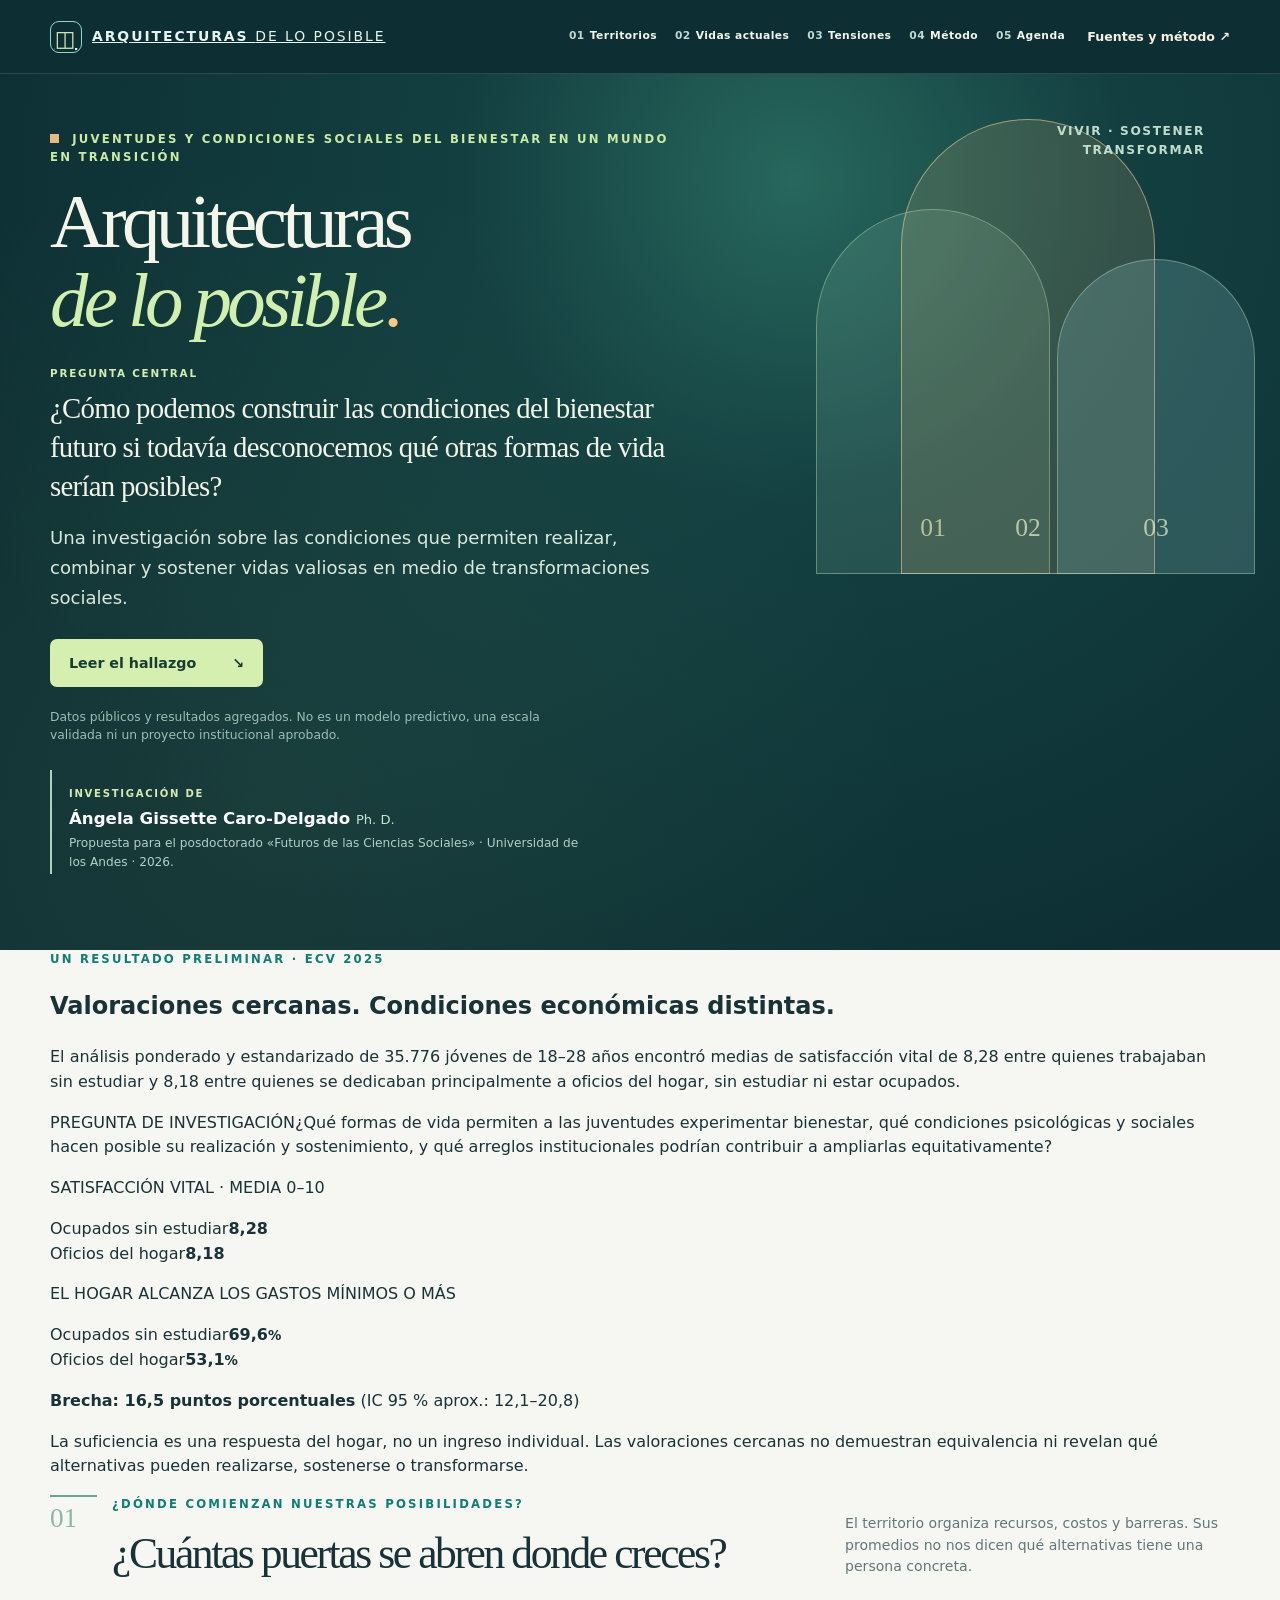
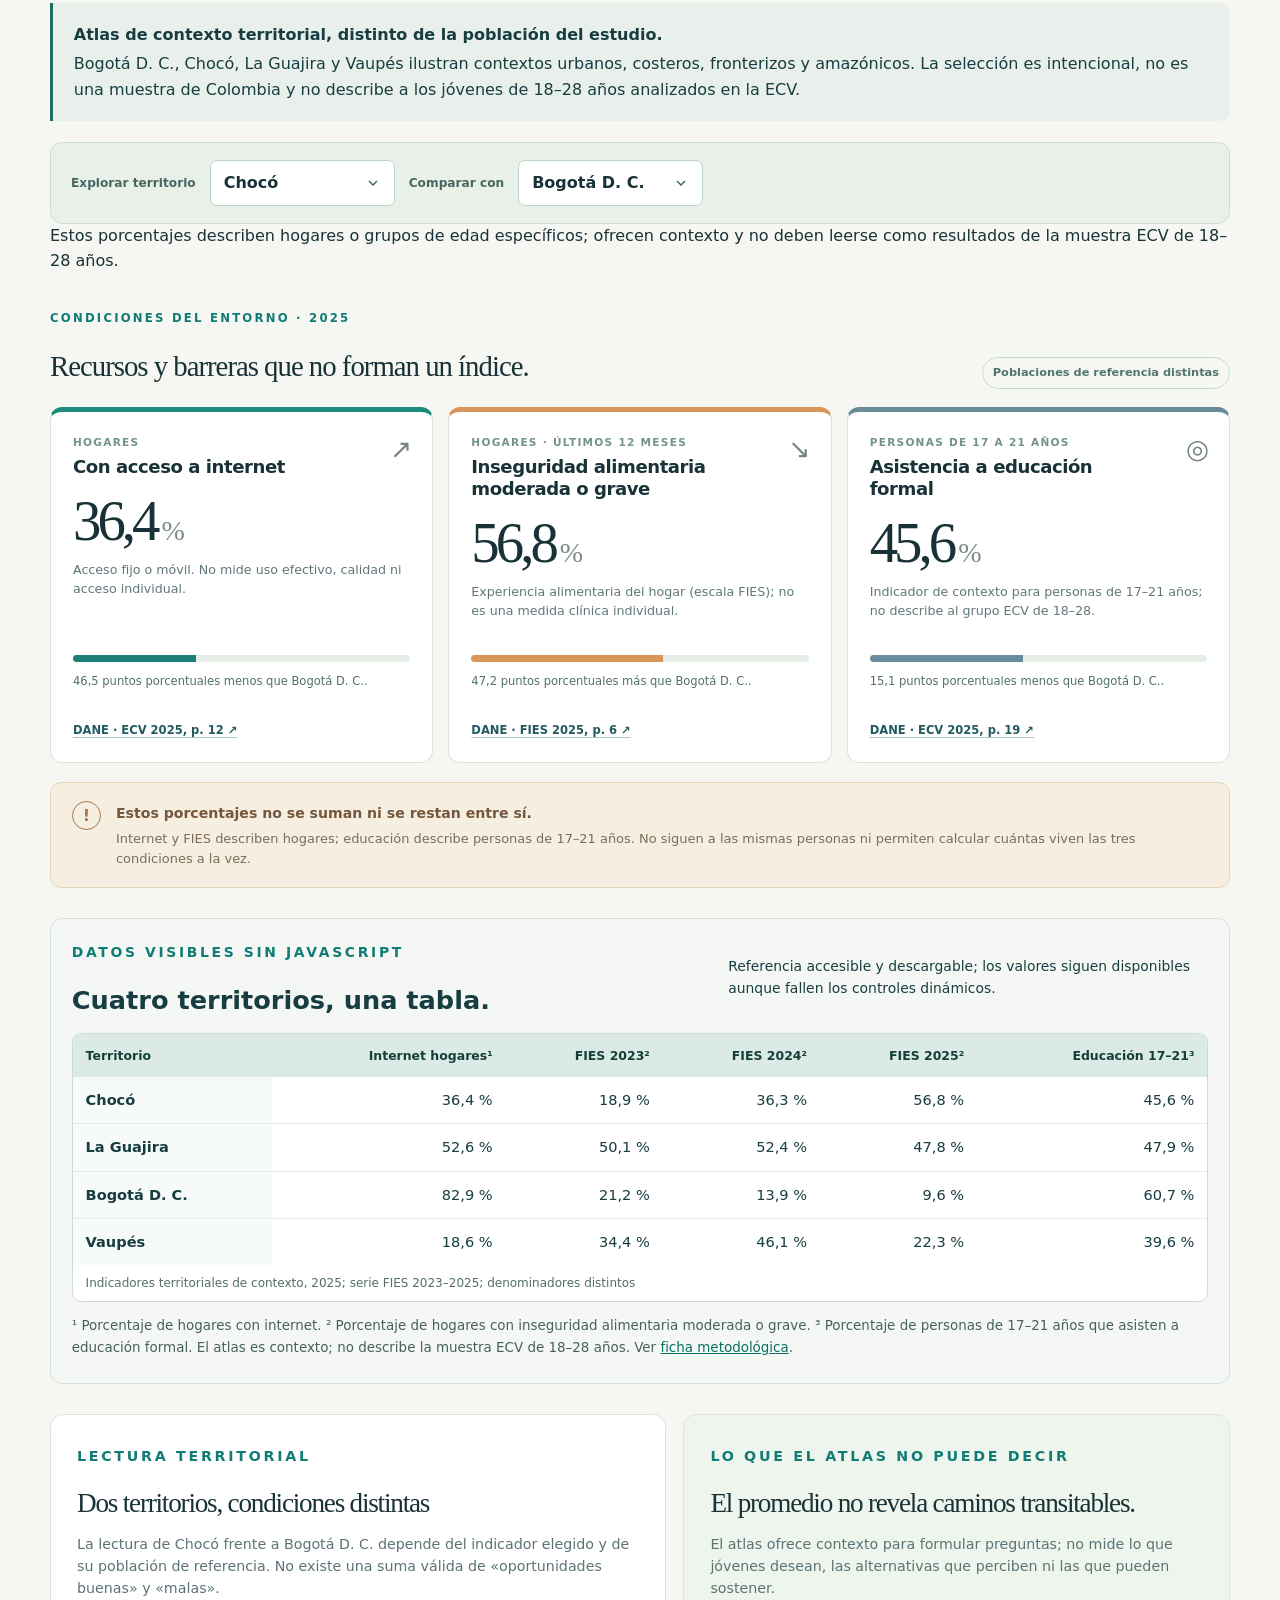
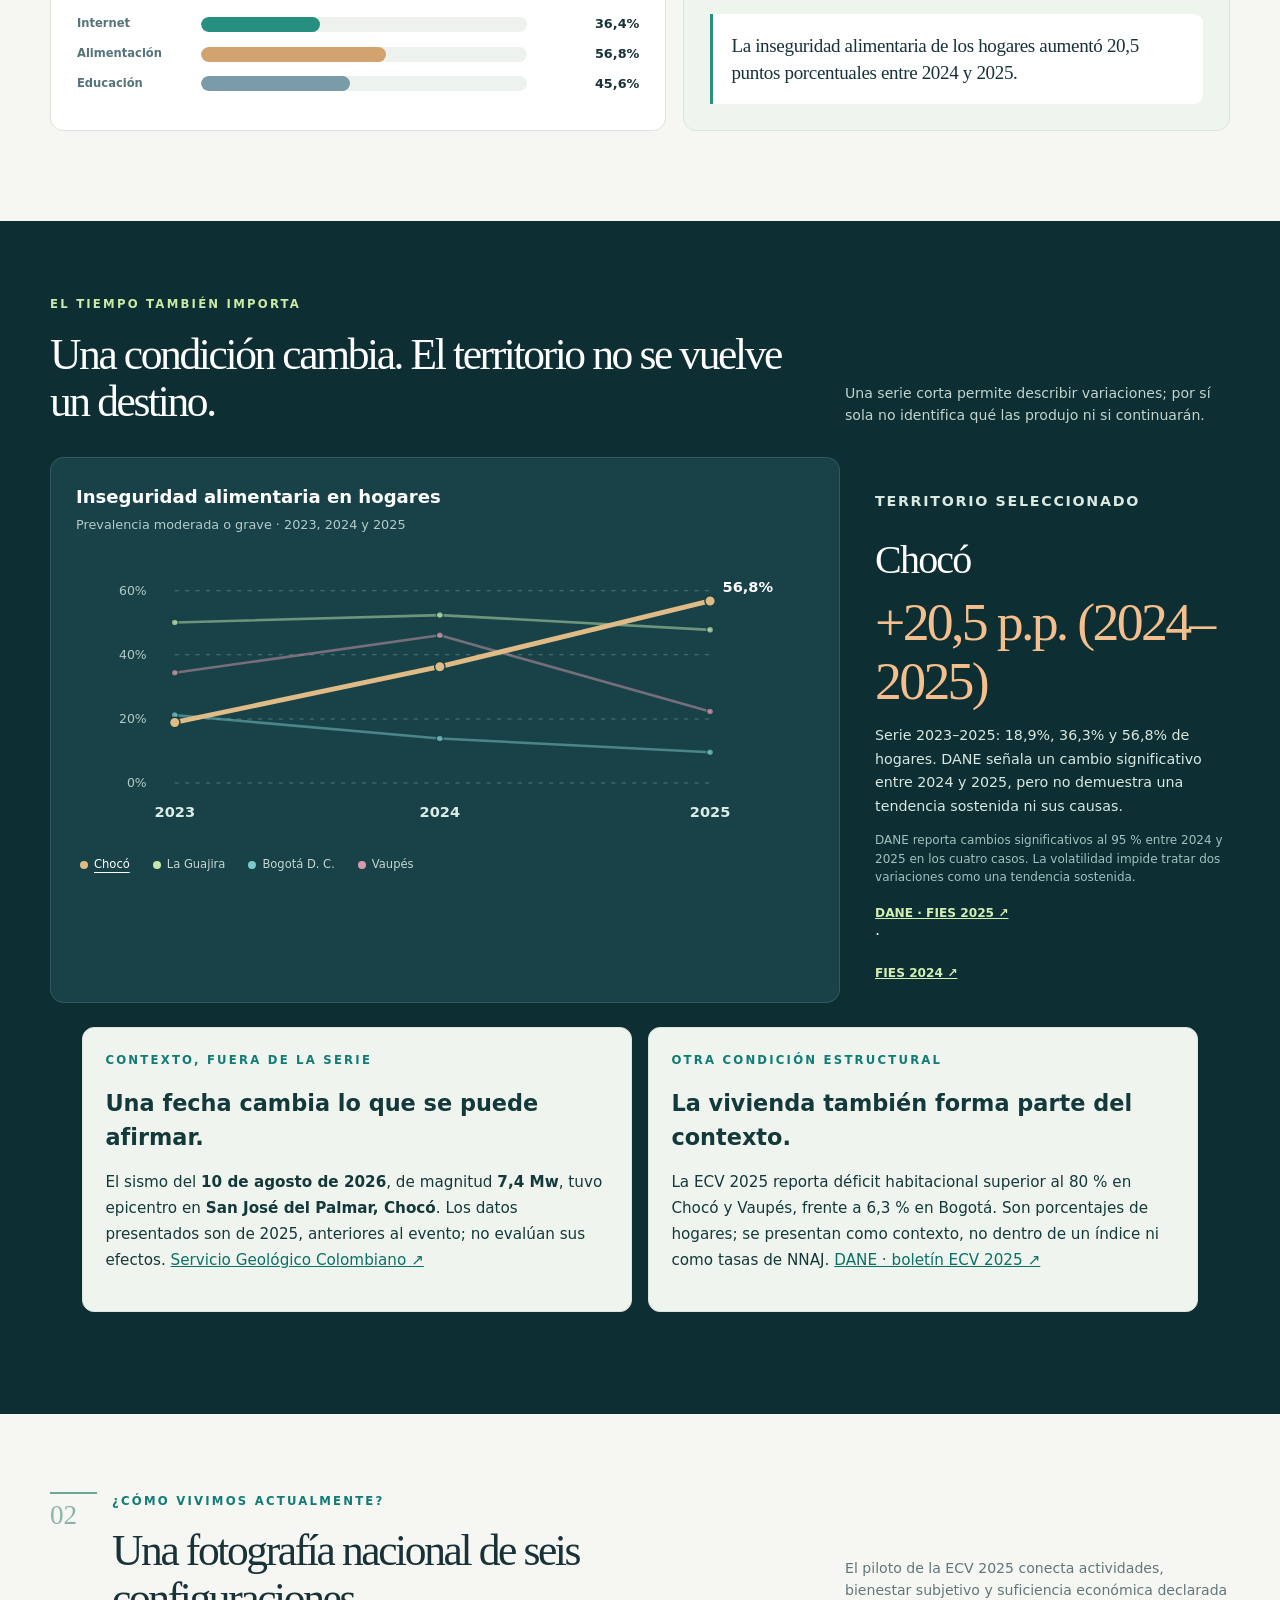
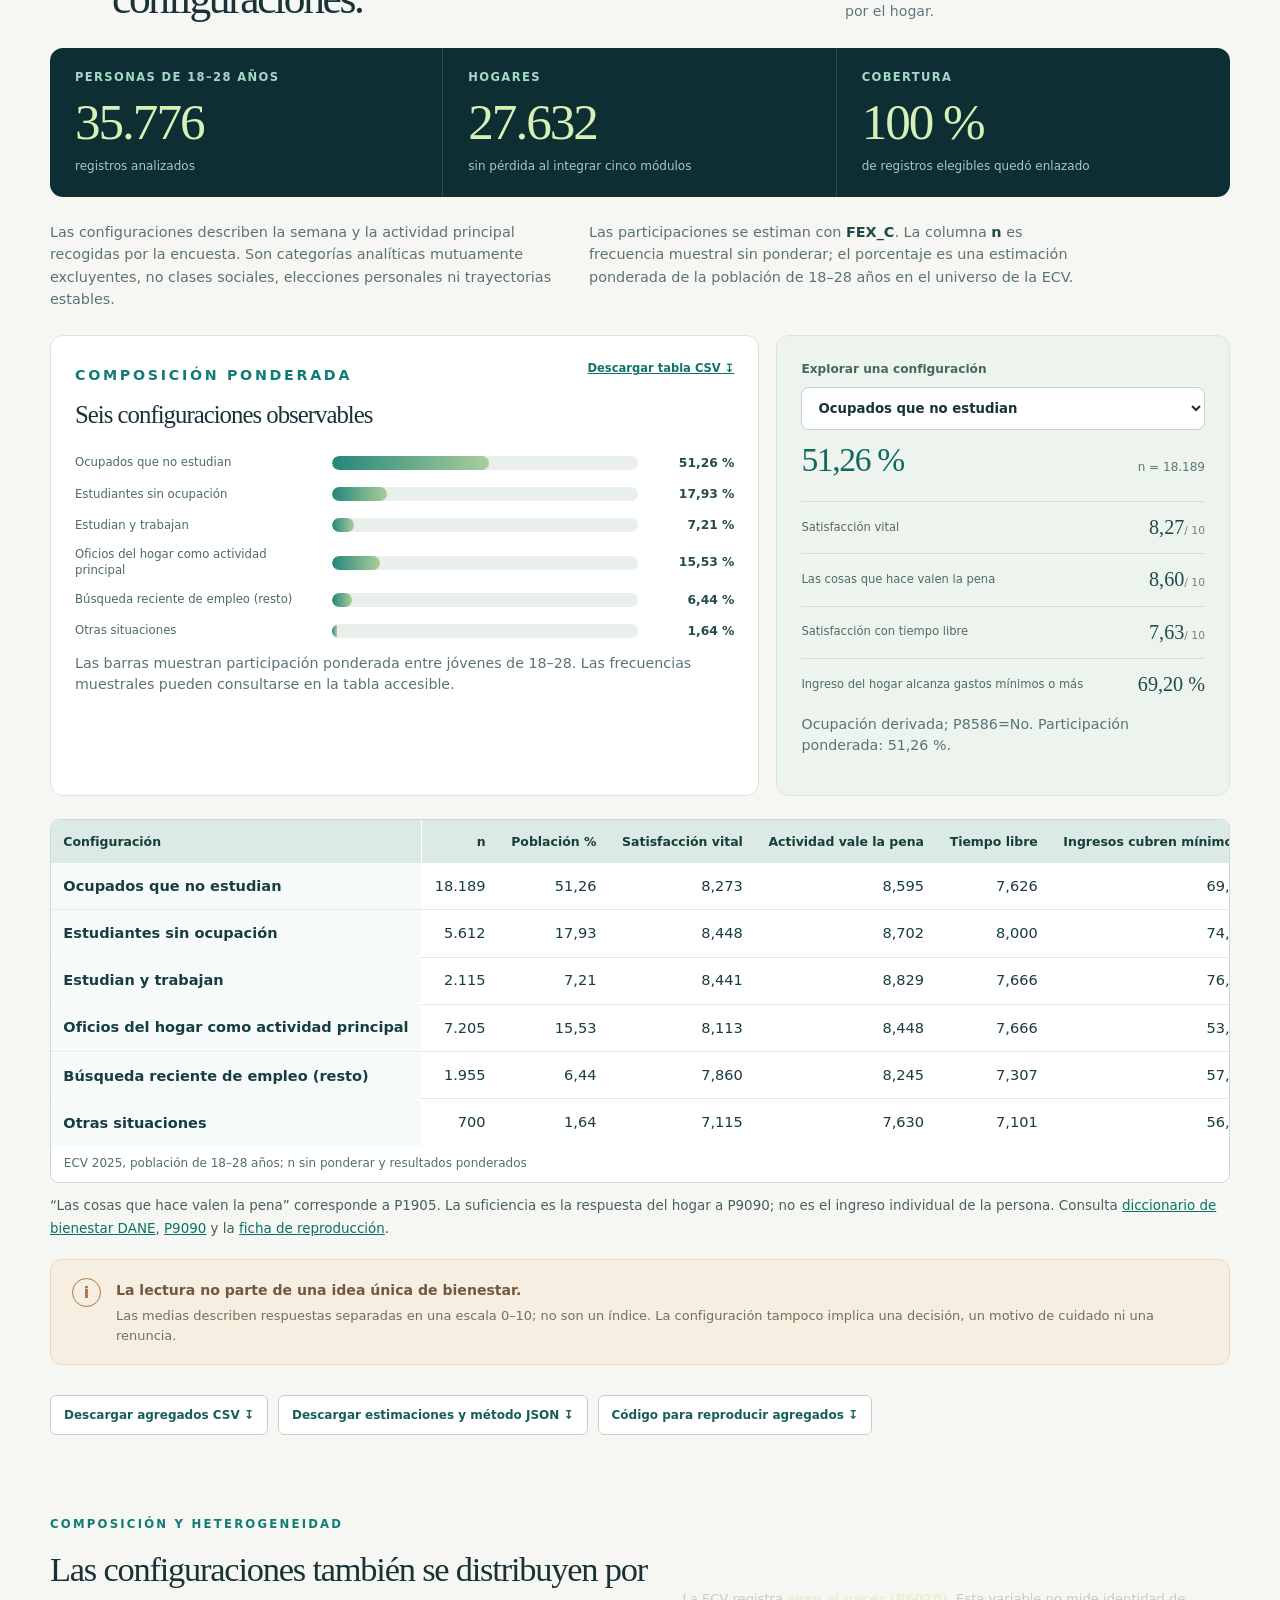
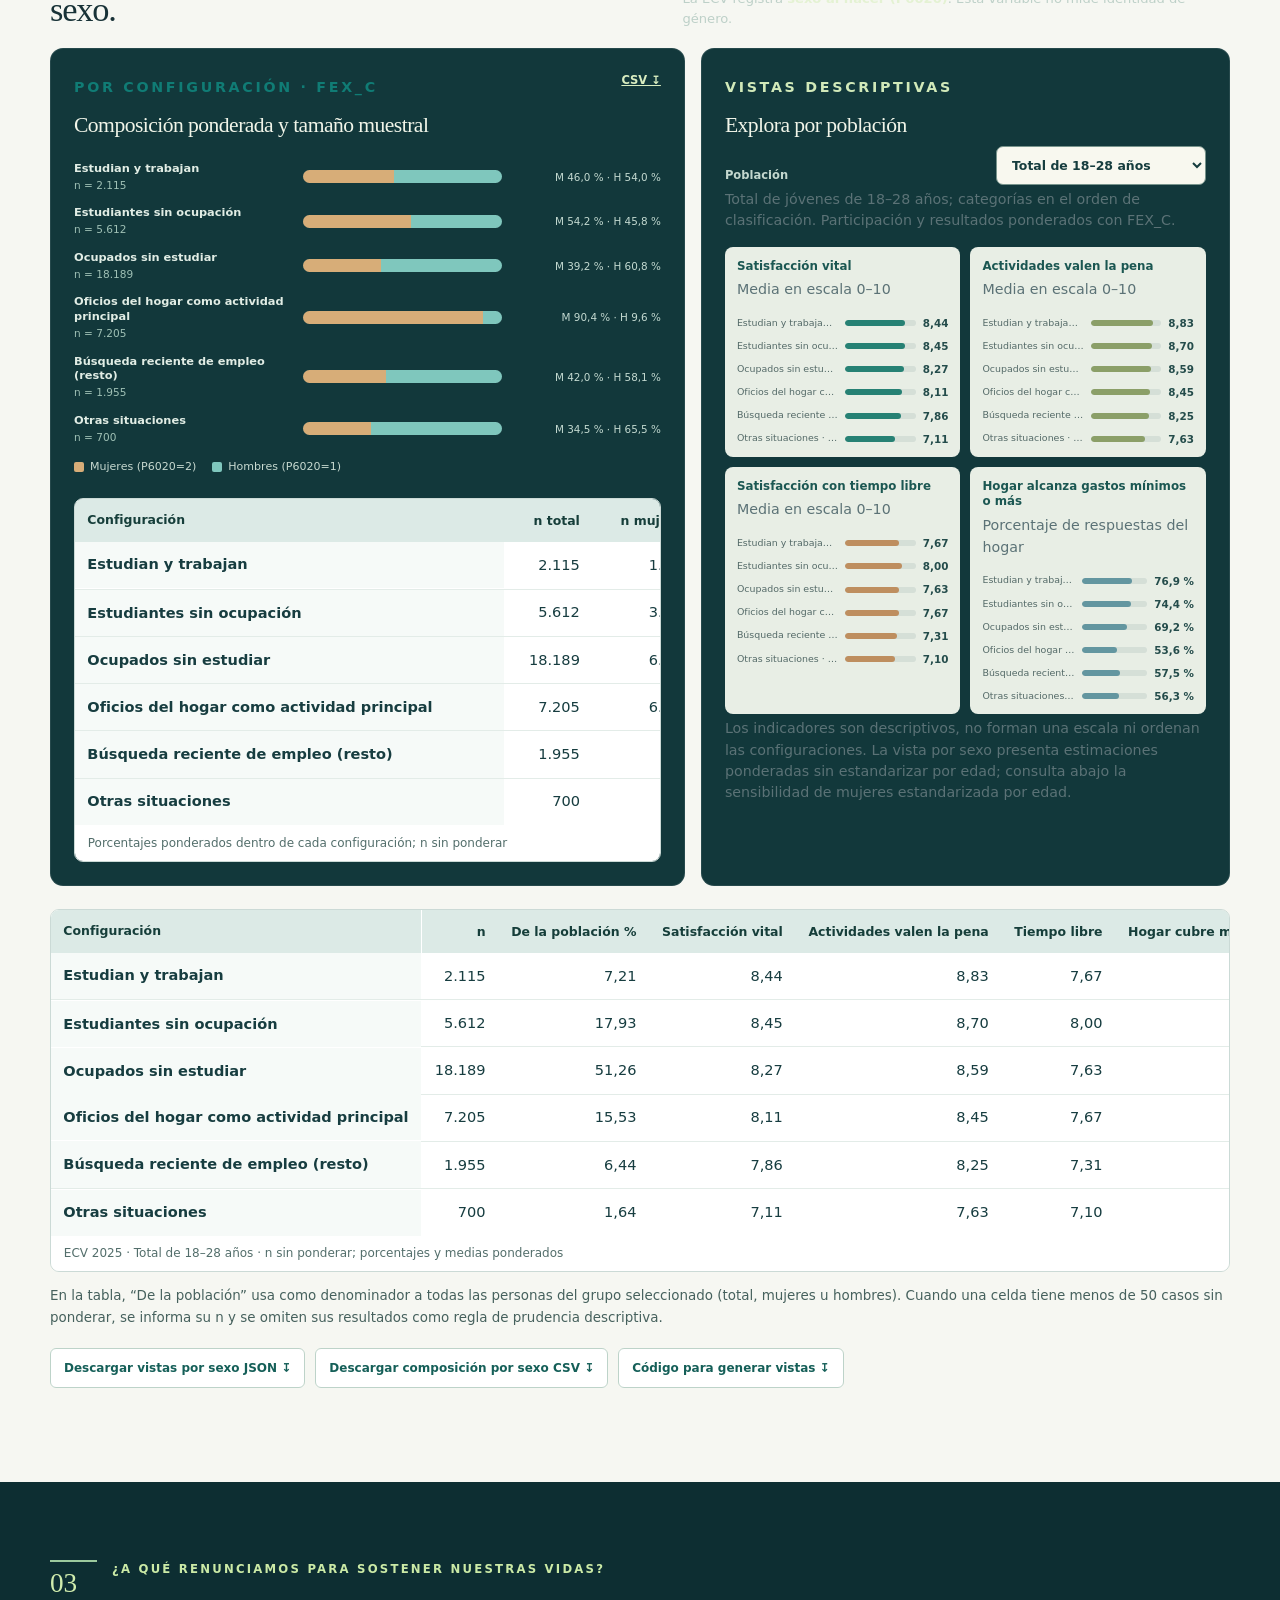
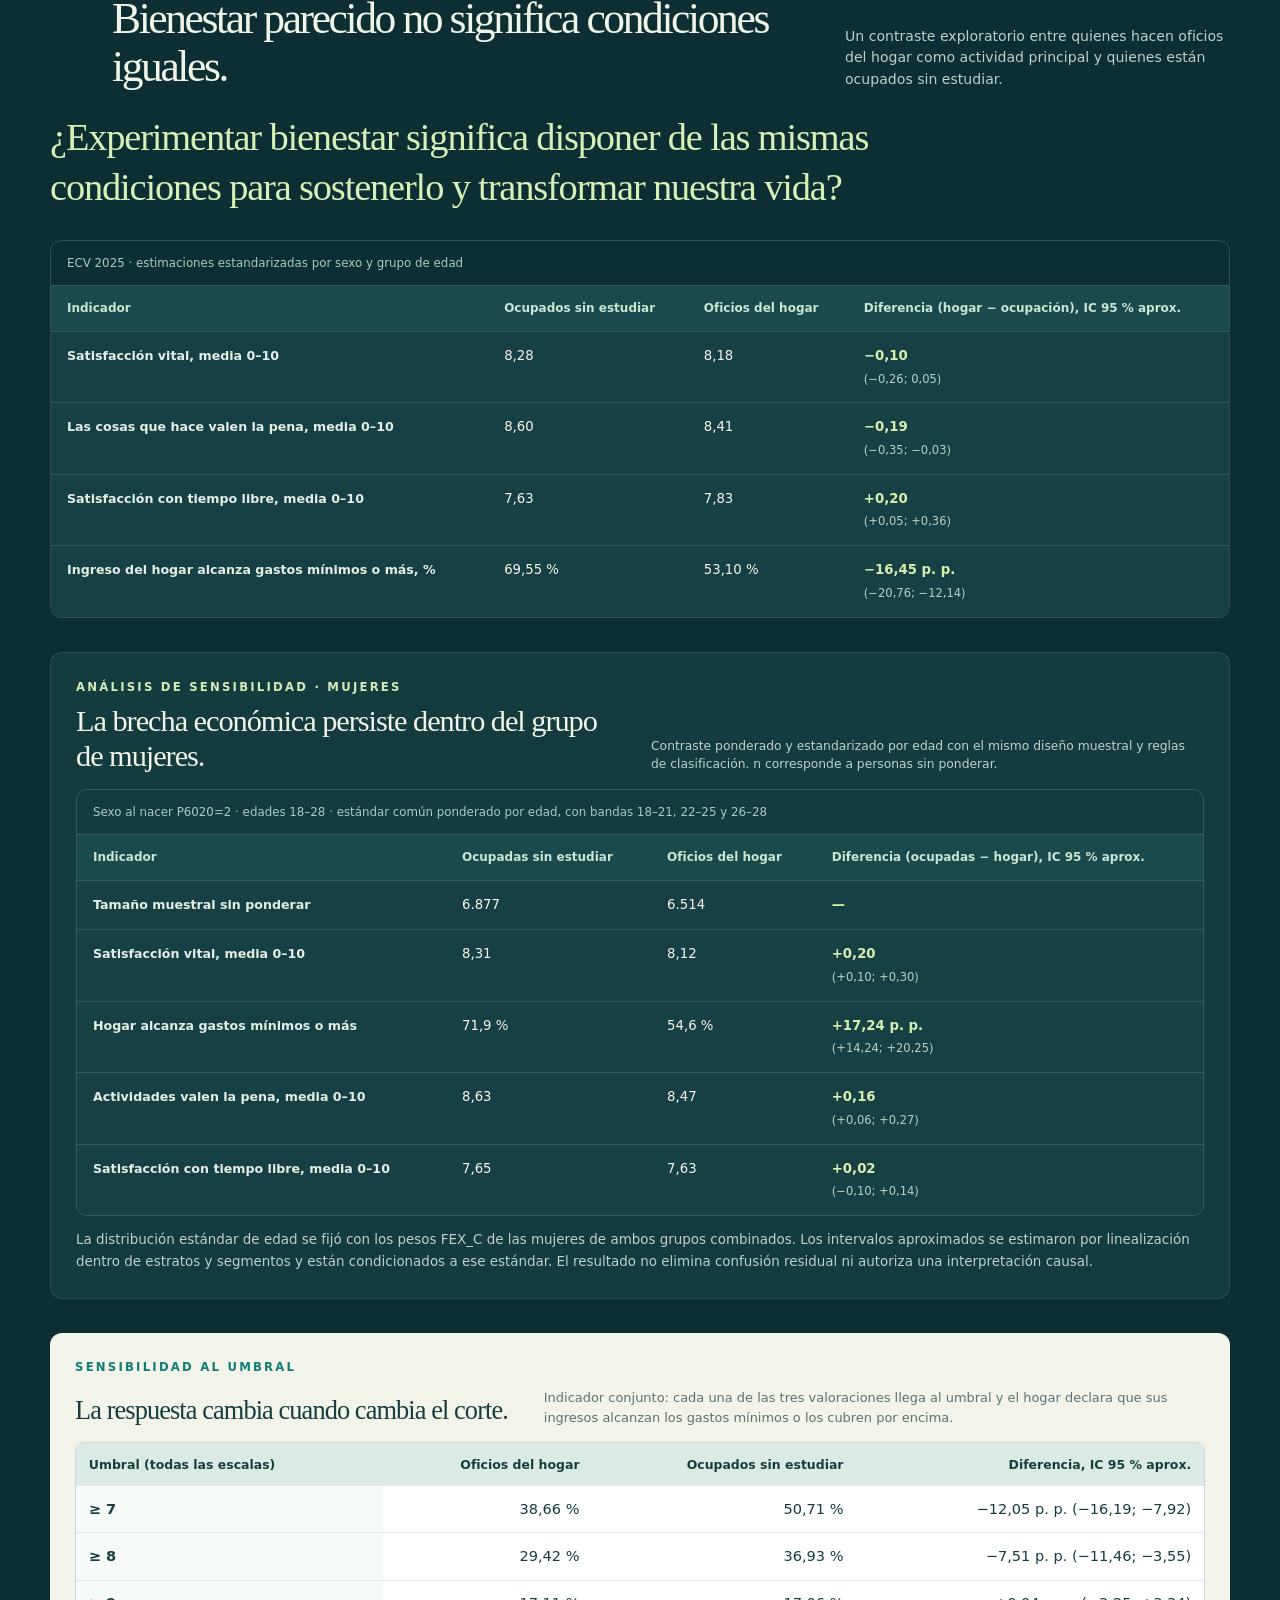
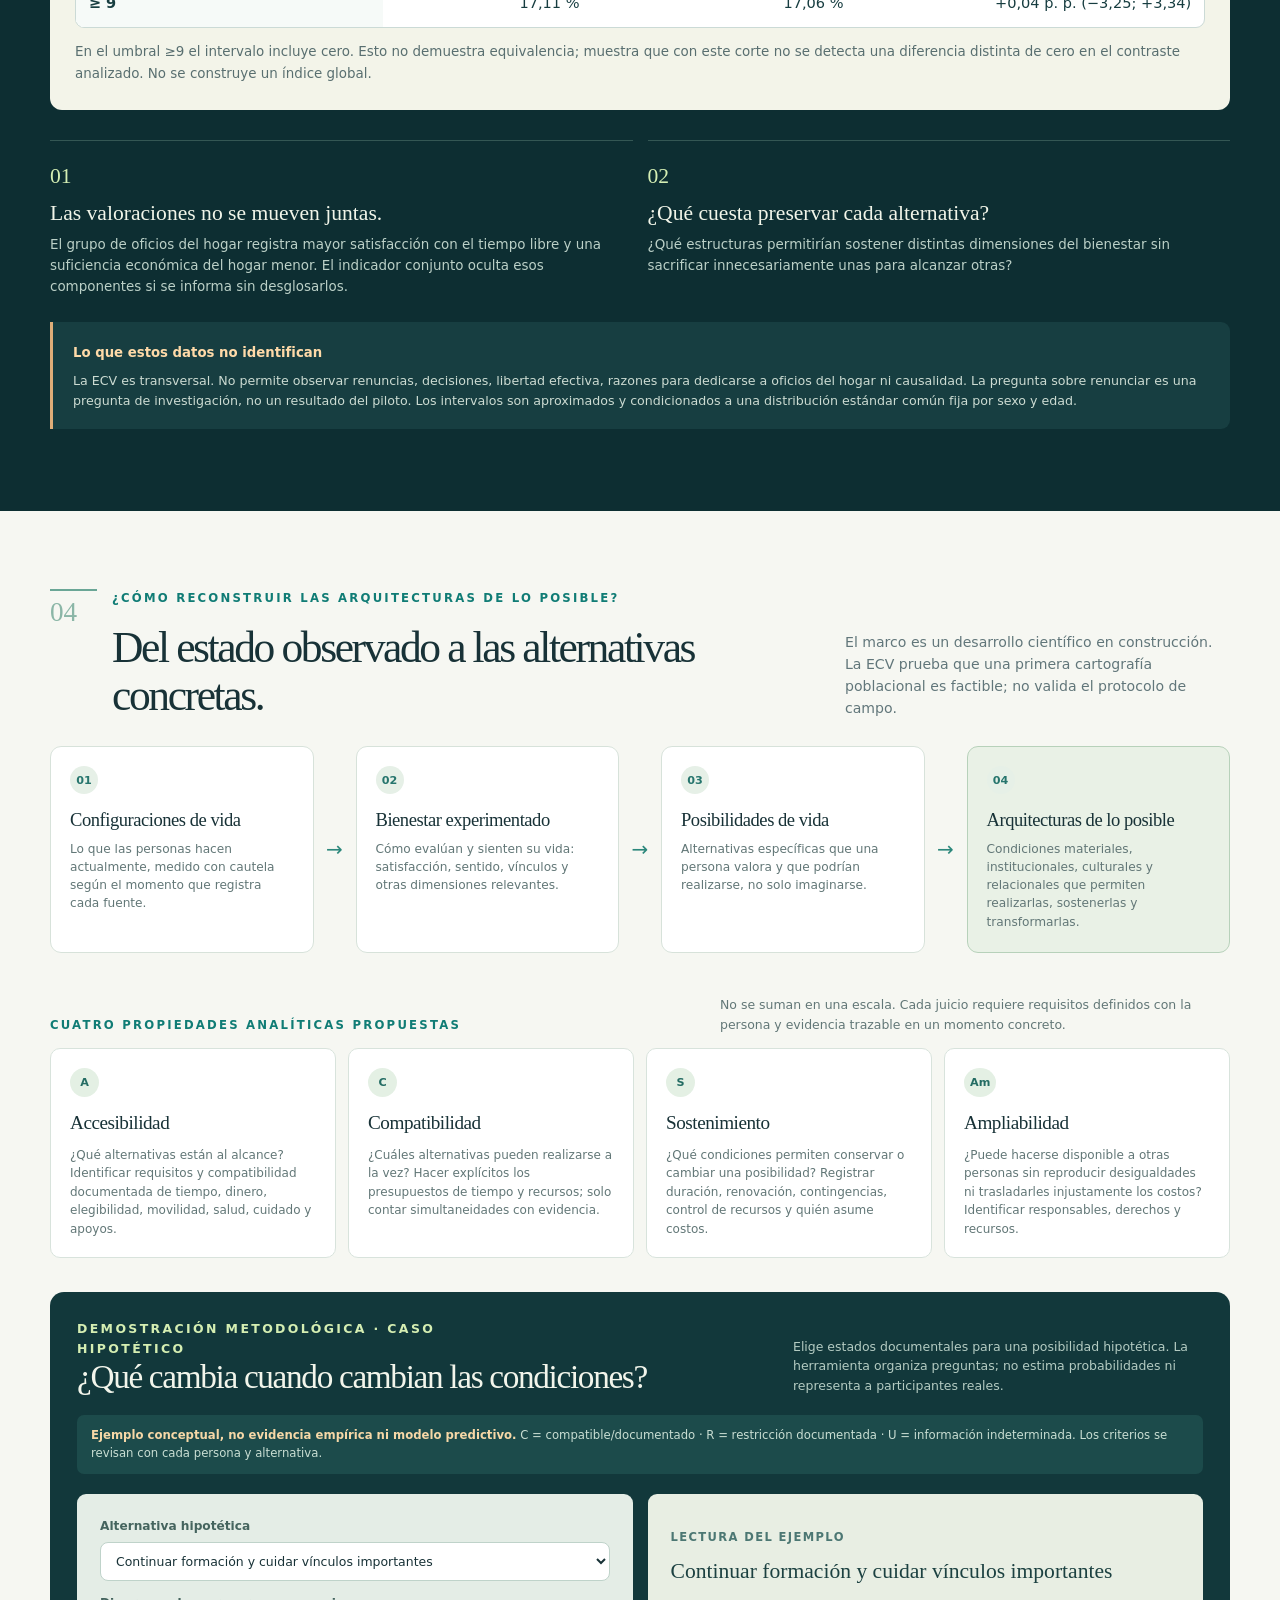
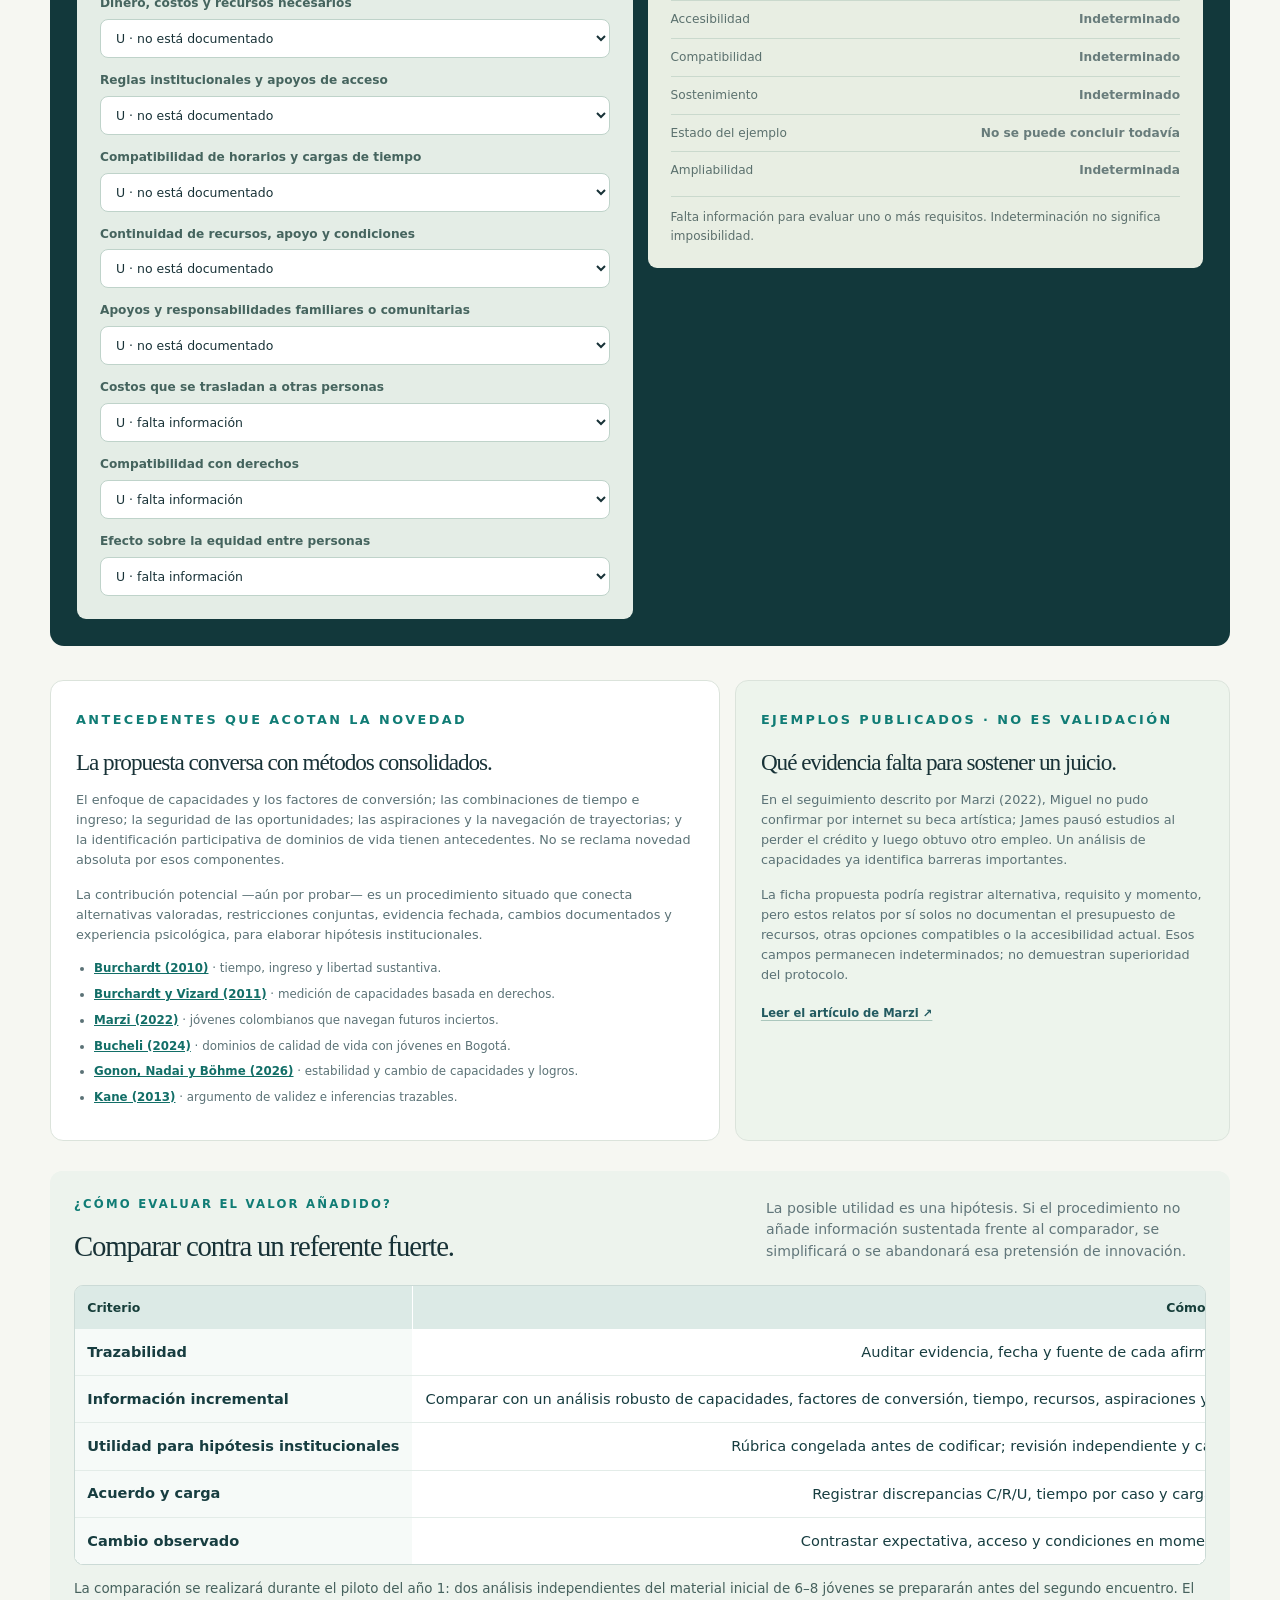
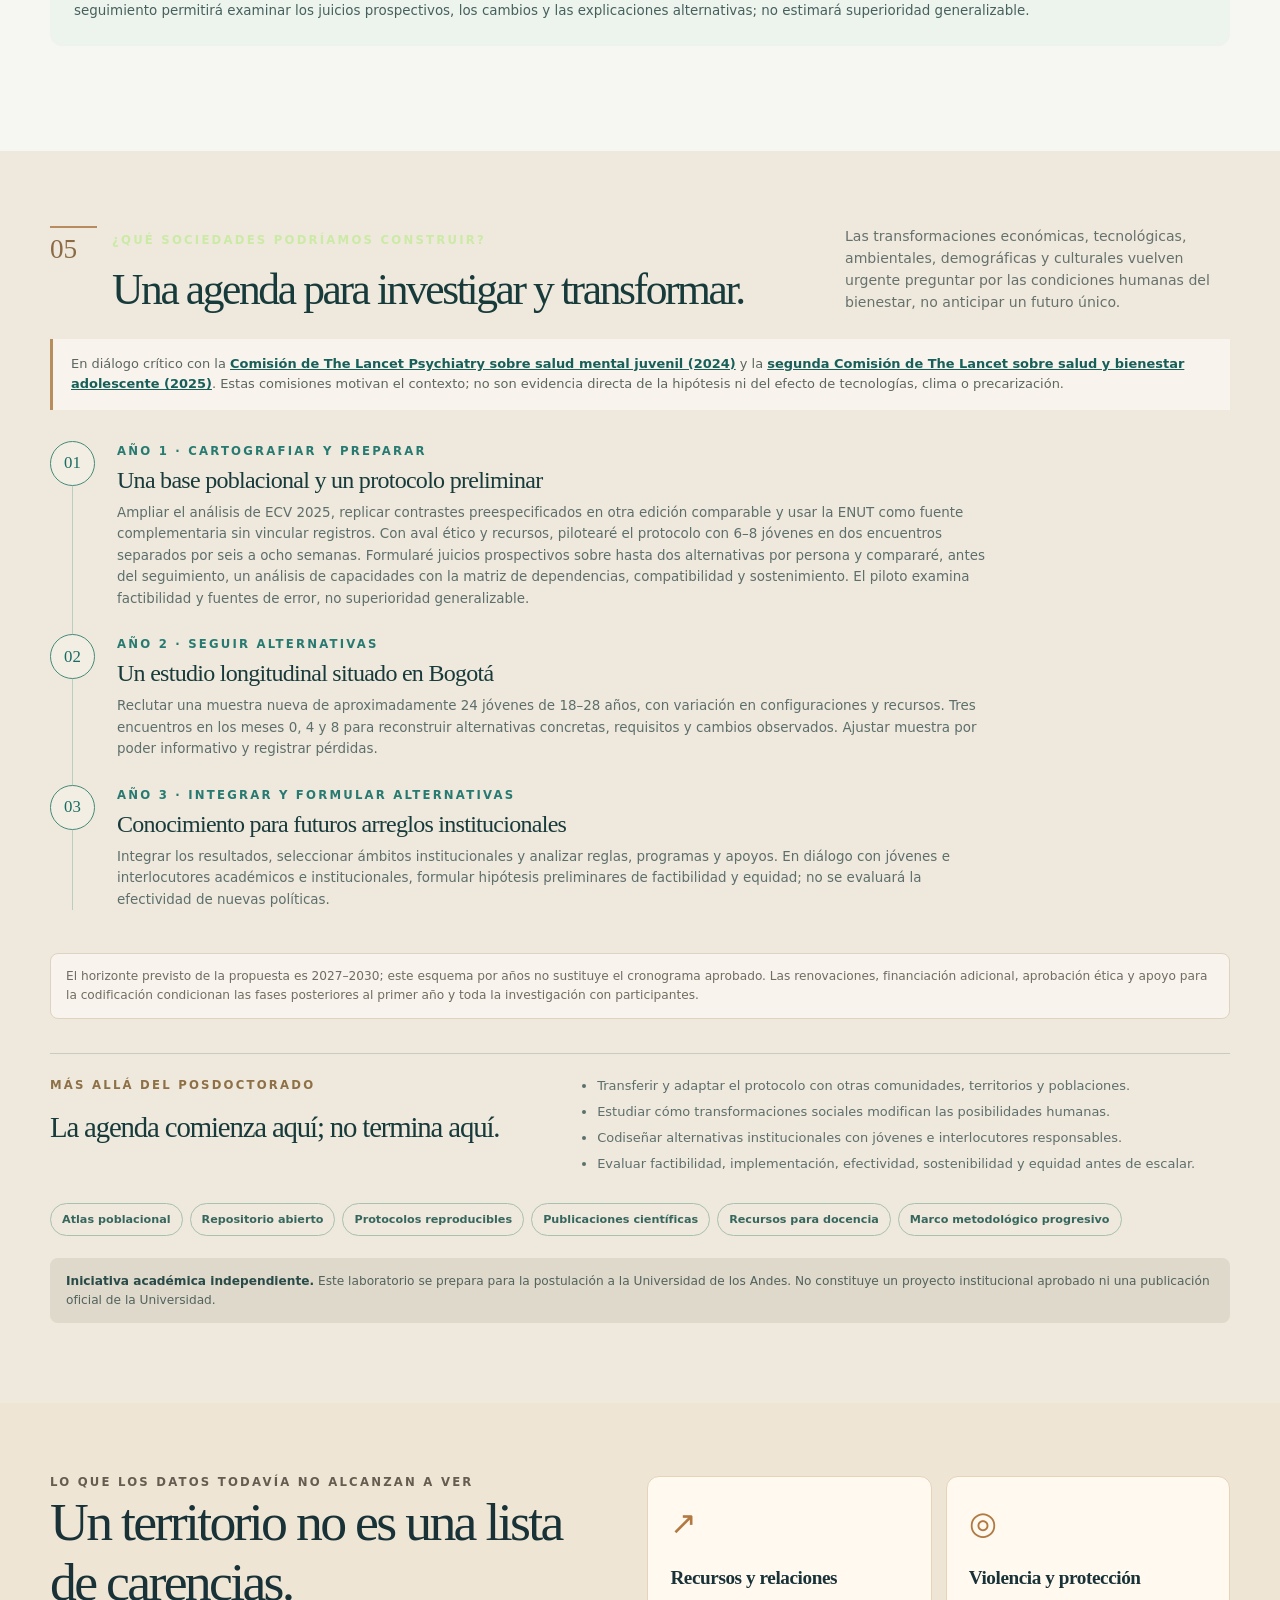
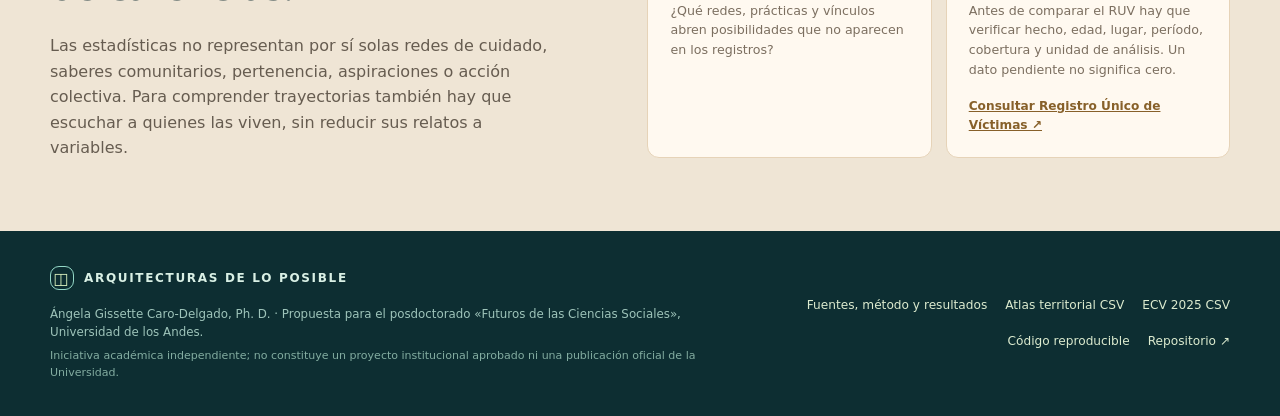
==== commit ed29111e: "Alinear evaluación metodológica y ajustar panel por sexo" ====
--- a/index.html
+++ b/index.html
@@ -363,7 +363,7 @@
             <tr><th scope="row">Cambio observado</th><td>Contrastar expectativa, acceso y condiciones en momentos sucesivos.</td><td>Confundir no realización con falta de acceso o depender de recuerdos no corroborados.</td></tr>
           </tbody></table>
         </div>
-        <p class="table-note">En el año 3 se propone una comparación contrabalanceada en 8–12 casos de la cohorte, con evaluadores entrenados y registro de desacuerdos. Las métricas y criterios de continuidad deben definirse antes del trabajo de campo.</p>
+        <p class="table-note">La comparación se realizará durante el piloto del año 1: dos análisis independientes del material inicial de 6–8 jóvenes se prepararán antes del segundo encuentro. El seguimiento permitirá examinar los juicios prospectivos, los cambios y las explicaciones alternativas; no estimará superioridad generalizable.</p>
       </div>
 
 
--- a/styles.css
+++ b/styles.css
@@ -29,8 +29,8 @@
 .sex-analysis-heading h3,.women-sensitivity-heading h3{font-family:var(--serif);font-weight:500;font-size:clamp(1.5rem,2.7vw,2.15rem);line-height:1.15;letter-spacing:-.035em;margin:0}
 .sex-analysis-heading>p{font-size:.82rem;line-height:1.55;color:#bdd0c8;margin:0}
 .sex-analysis-heading strong{color:#e4f2d3}
-.sex-analysis-grid{display:grid;grid-template-columns:1fr 1fr;gap:16px}
-.sex-composition-panel,.sex-view-panel{padding:23px;background:#12383b;color:#f1f5e9;border:1px solid #ffffff16}
+.sex-analysis-grid{display:grid;grid-template-columns:minmax(0,1.2fr) minmax(0,1fr);gap:16px;min-width:0}
+.sex-composition-panel,.sex-view-panel{min-width:0;padding:23px;background:#12383b;color:#f1f5e9;border:1px solid #ffffff16}
 .sex-composition-panel .chart-head h4,.sex-view-control h4{font-family:var(--serif);font-weight:500;font-size:1.35rem;line-height:1.17;letter-spacing:-.025em;margin:0}
 .sex-composition-panel .chart-head a{color:#d9edc0;font-size:.72rem}
 .sex-composition-chart{display:grid;gap:13px;margin:23px 0 14px}
